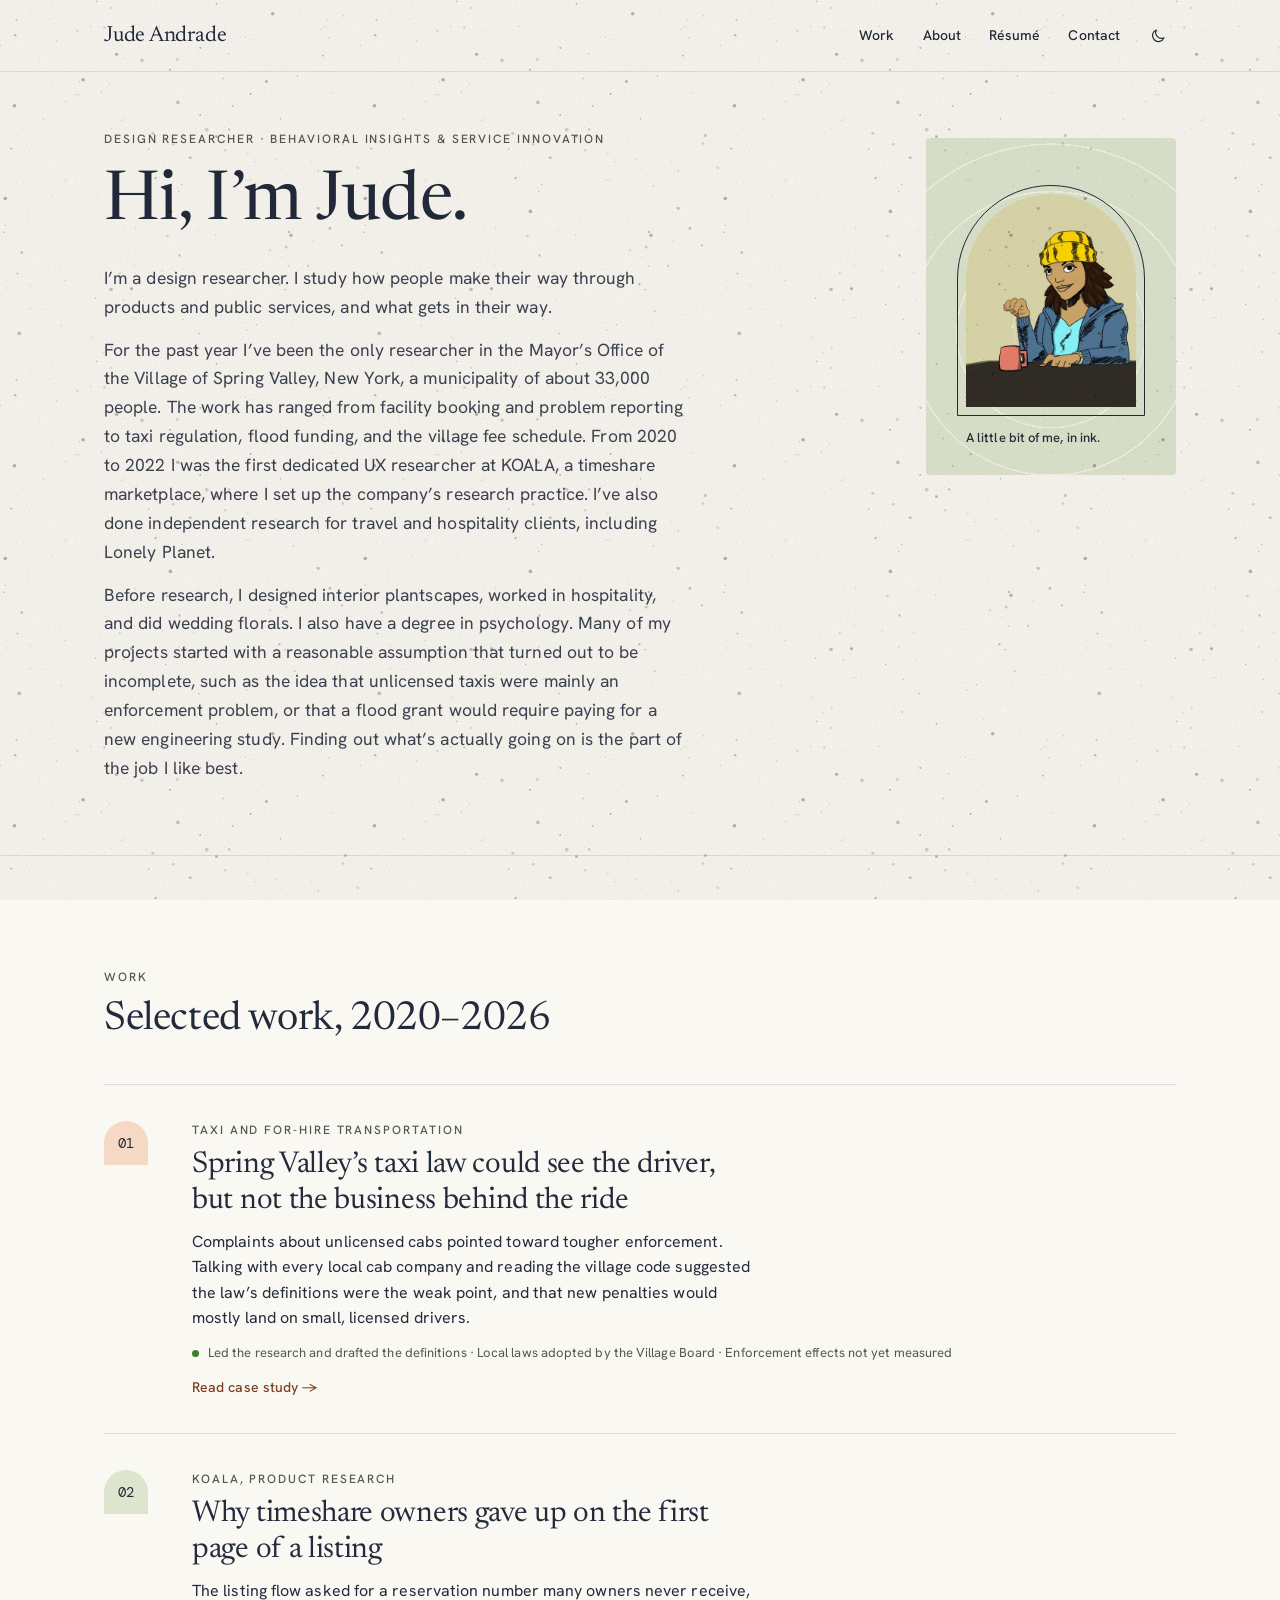
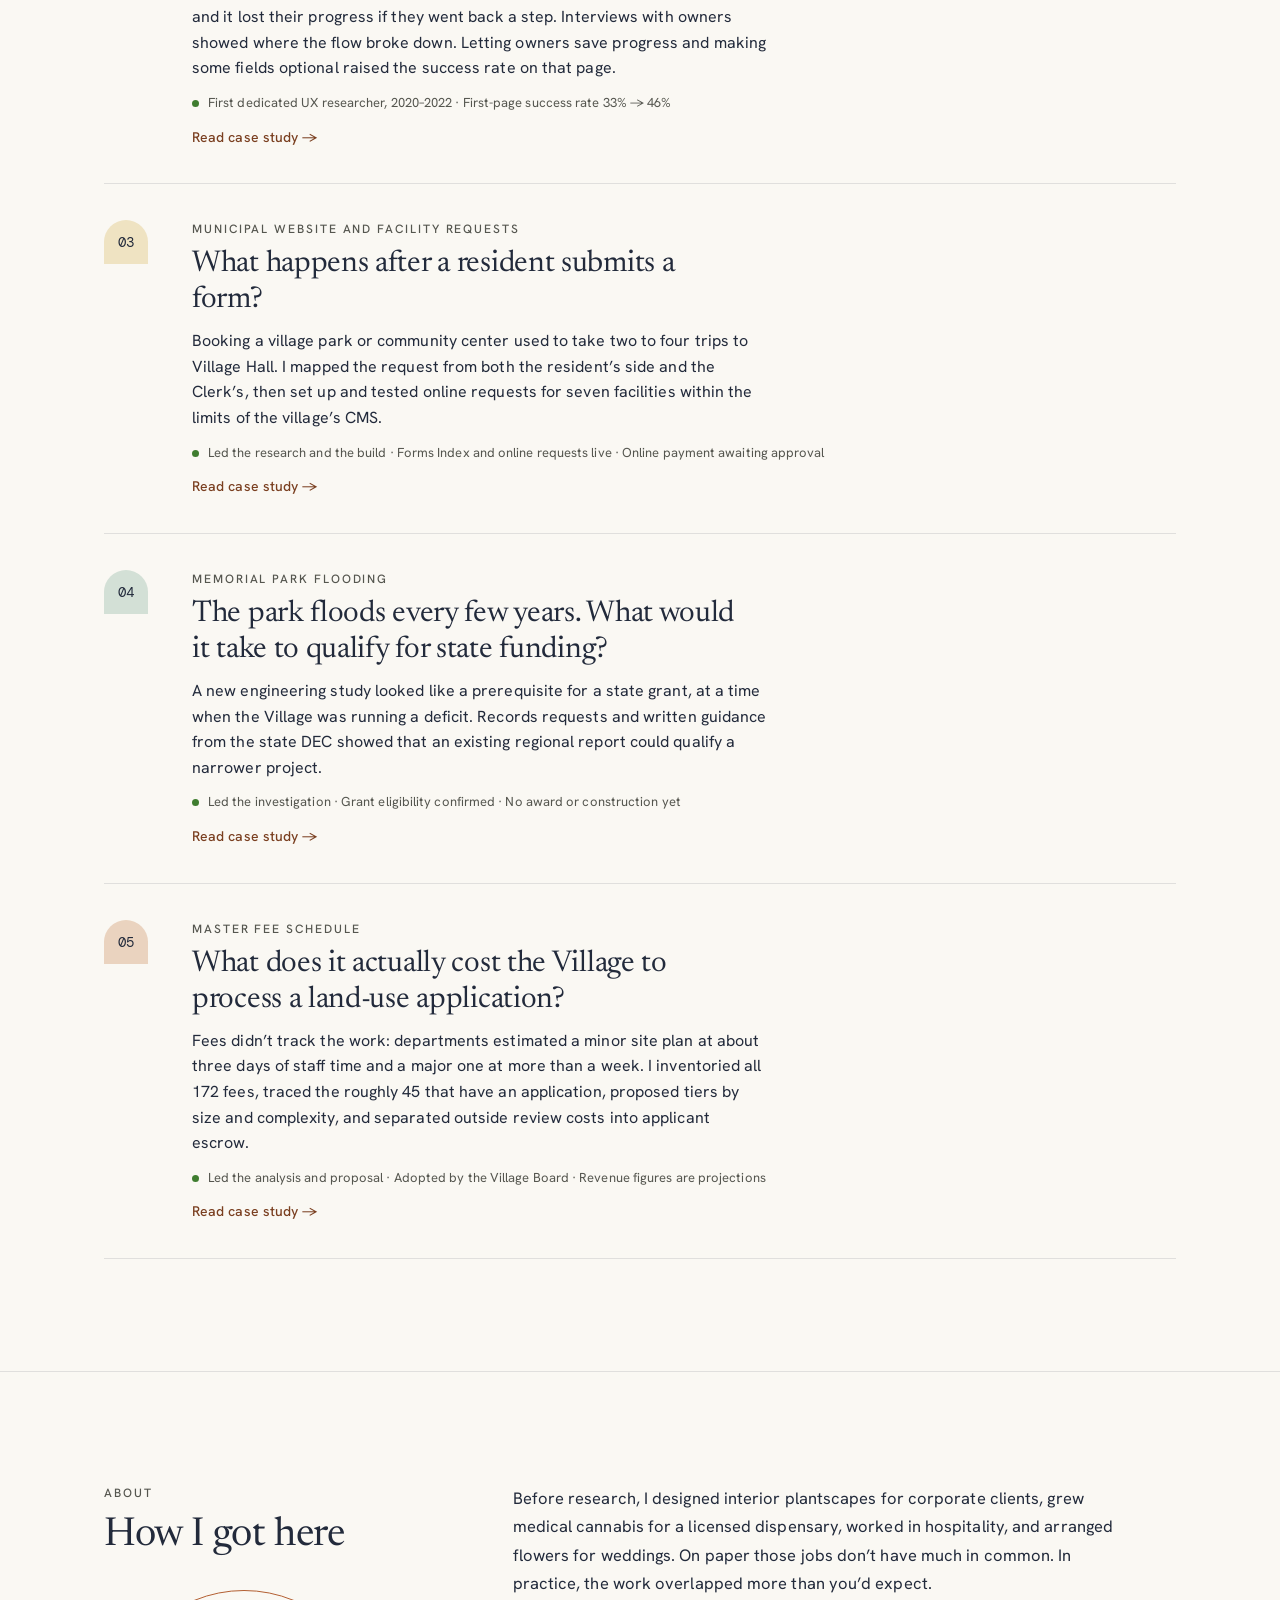
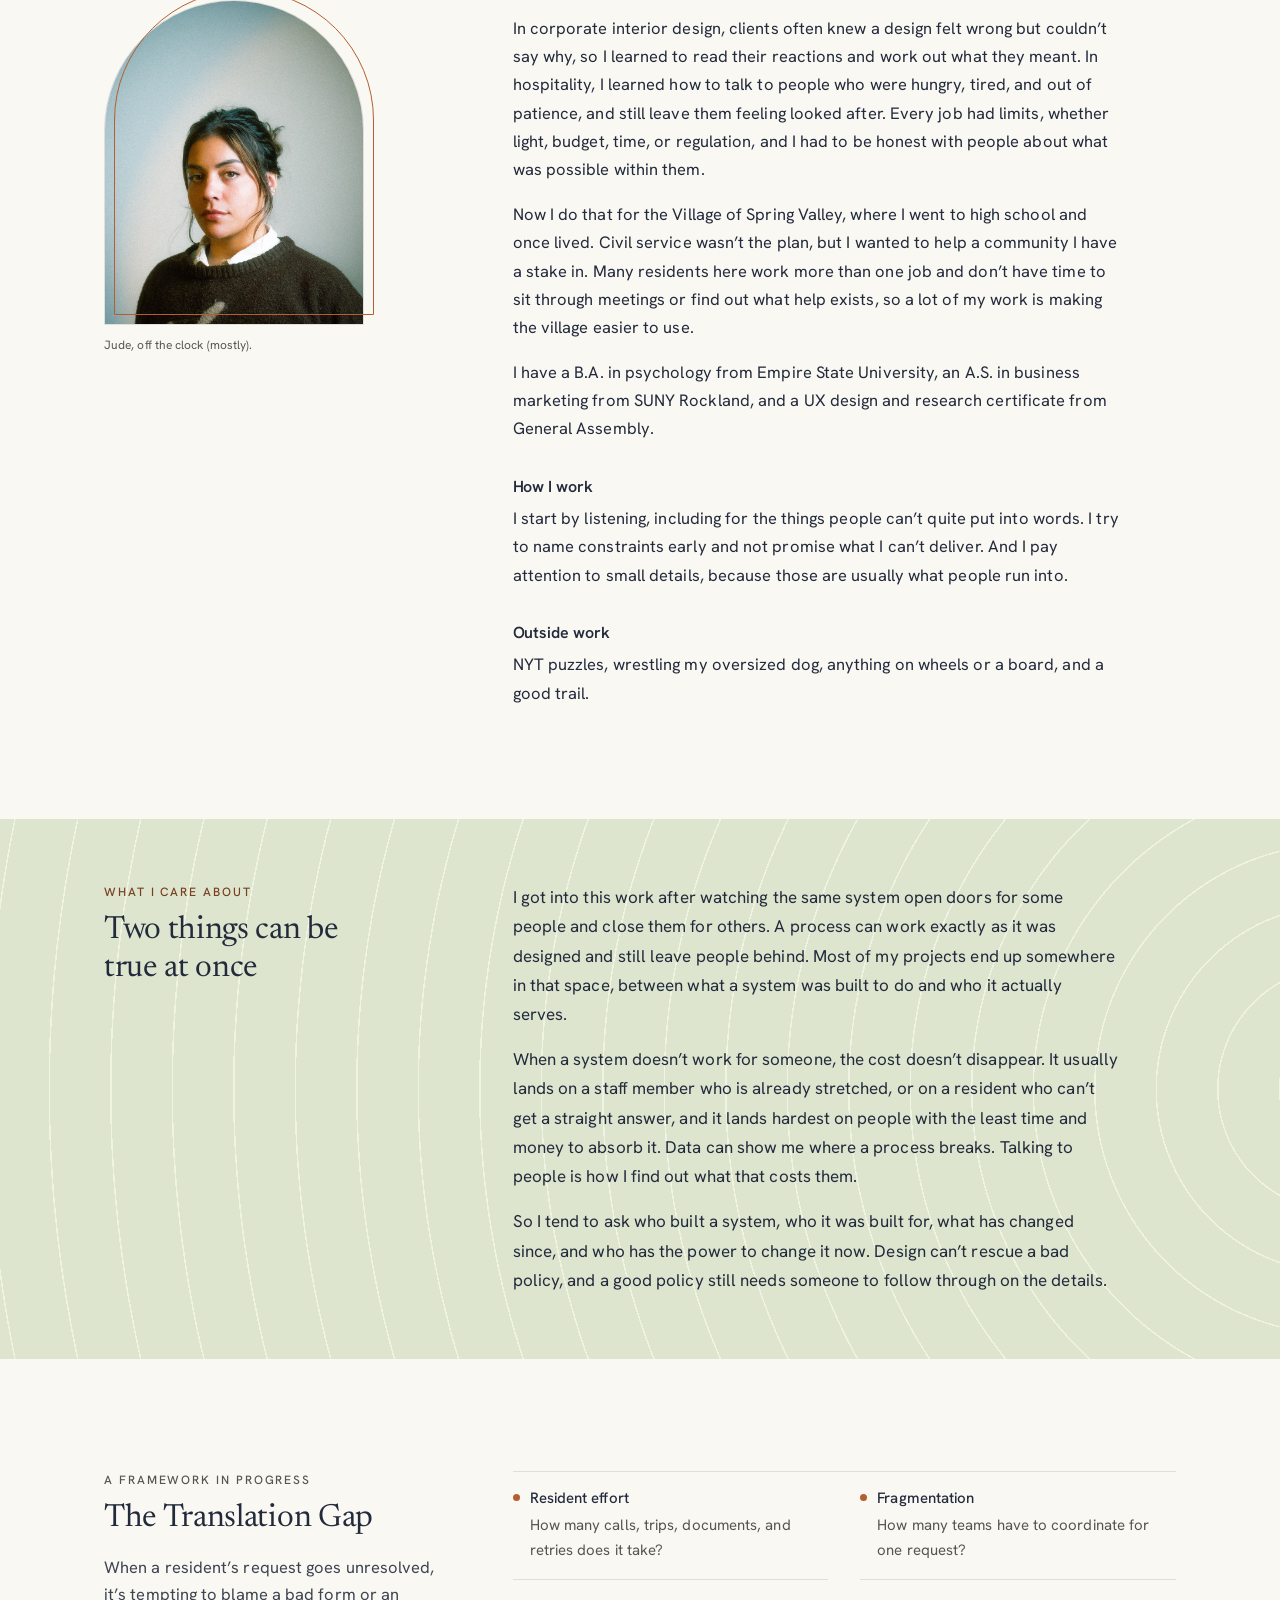
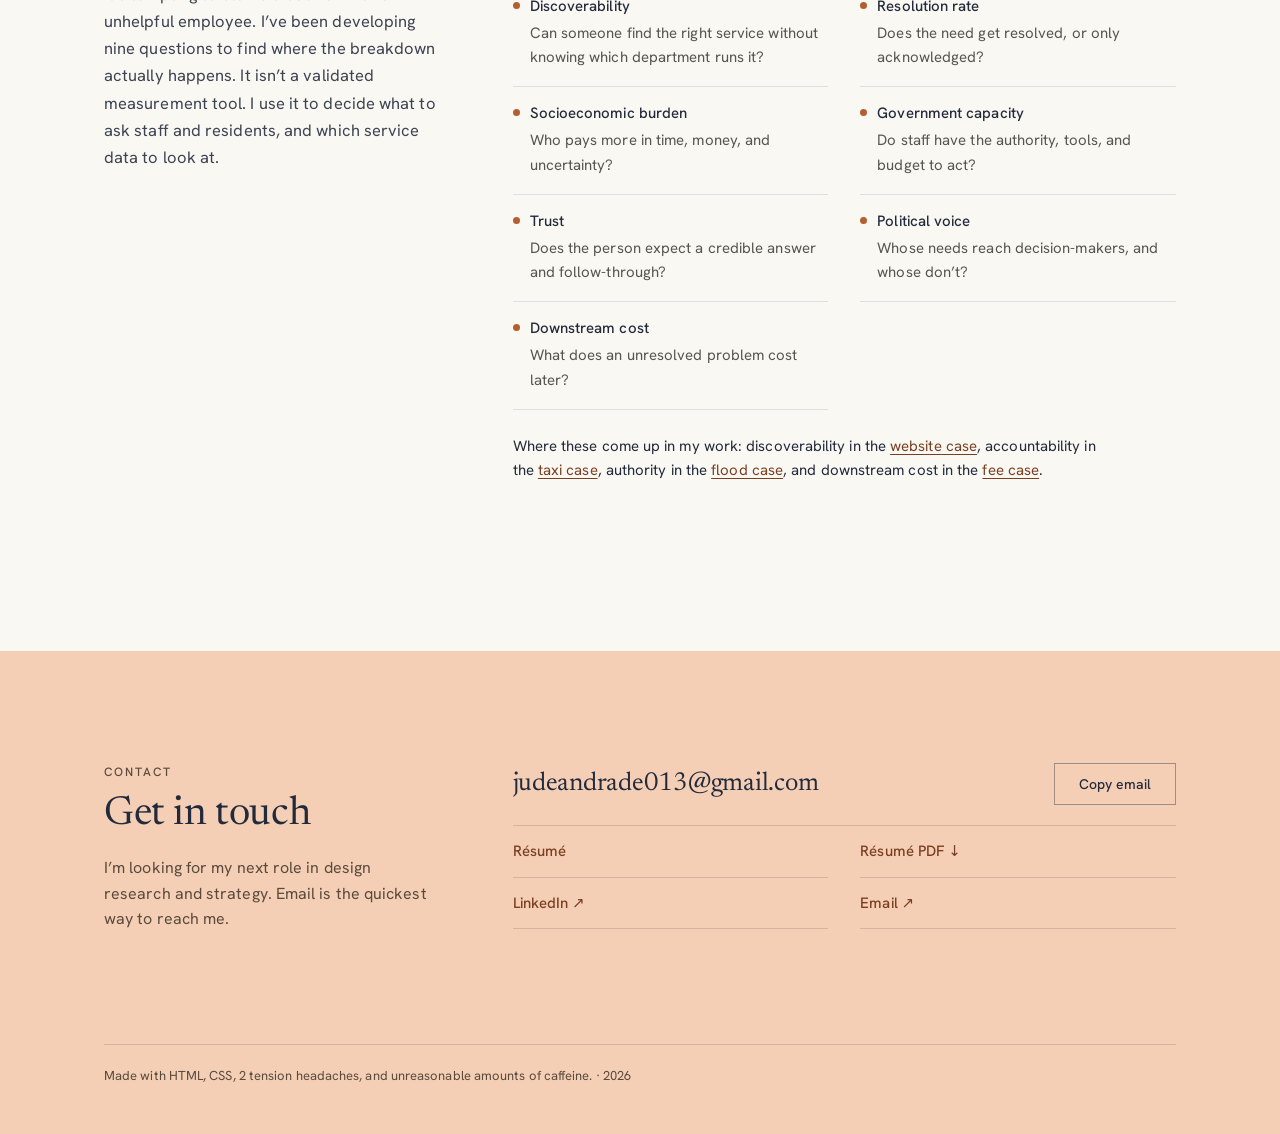
==== index.html @ b5ac6c95 "Apply one layout and type system across the whole portfolio - One eyebrow style (12px uppercase, tra" ====
<!DOCTYPE html>

<html lang="en">
<head>
<meta charset="utf-8"/>
<meta content="width=device-width,initial-scale=1,viewport-fit=cover" name="viewport"/>
<meta content="#FAF8F3" name="theme-color"/>
<script>(function(){var d=document.documentElement,t;try{t=localStorage.getItem("theme")}catch(e){}if(t!=="light"&&t!=="dark")t=matchMedia("(prefers-color-scheme: dark)").matches?"dark":"light";d.setAttribute("data-theme",t);})();</script>
<title>Jude Andrade — Design Researcher</title>
<meta content="Jude Andrade studies how people make their way through products and public services. Case studies: taxi regulation, product research at KOALA, municipal digital services, flood-mitigation funding, and fee reform." name="description"/>
<meta content="website" property="og:type"/>
<meta content="Jude Andrade — Design Researcher" property="og:title"/>
<meta content="Jude Andrade studies how people make their way through products and public services. Case studies: taxi regulation, product research at KOALA, municipal digital services, flood-mitigation funding, and fee reform." property="og:description"/>
<meta content="summary_large_image" name="twitter:card"/>
<link href="https://fonts.googleapis.com" rel="preconnect"/>
<link crossorigin="" href="https://fonts.gstatic.com" rel="preconnect"/>
<link href="https://fonts.googleapis.com/css2?family=Hanken+Grotesk:wght@400;500;600&amp;family=Newsreader:ital,opsz,wght@0,6..72,300..600;1,6..72,400&amp;family=DM+Mono:wght@400;500&amp;display=swap" rel="stylesheet"/>
<link href="site.css?v=12" rel="stylesheet"/>
<script>
(function(){var h=location.hash;if(!h)return;var m={"#cab-rules":"taxi","#koala":"koala","#public-services":"digital-services","#gallery":"digital-services","#memorial-park":"memorial-park","#fees":"fees"},p={"ko-":"koala","fp-":"digital-services","ms-":"memorial-park","fe-":"fees","tx-":"taxi","taxi-":"taxi"};var t=m[h];if(!t){for(var k in p){if(h.indexOf("#"+k)===0){t=p[k];break;}}}if(t)location.replace("work/"+t+".html"+(t==="taxi"||t==="koala"?"":h));})();
</script>

<meta content="https://judeandrade013.github.io/" property="og:url"/><meta content="https://judeandrade013.github.io/og-card.jpg?v=20261117" property="og:image"/>
<meta content="1200" property="og:image:width"/>
<meta content="630" property="og:image:height"/>
<meta content="Jude Andrade, design researcher: Hi, I’m Jude." property="og:image:alt"/>
<meta content="https://judeandrade013.github.io/og-card.jpg?v=20261117" name="twitter:image"/><link href="https://judeandrade013.github.io/" rel="canonical"/><link href="favicon.svg?v=20261029" rel="icon" type="image/svg+xml"/></head>
<body>
<a class="skip" href="#main">Skip to content</a>
<nav aria-label="Main"><div class="wrap nav-in"><a class="mark" href="#top">Jude Andrade</a><div class="nav-links"><a href="#work">Work</a><a href="#about">About</a><a href="resume.html">Résumé</a><a href="#contact">Contact</a><button class="theme-toggle" type="button" aria-pressed="false" aria-label="Dark theme" title="Dark theme"><svg class="i-moon" viewBox="0 0 24 24" width="18" height="18" aria-hidden="true" focusable="false"><path d="M20 14.5A8 8 0 0 1 9.5 4a8 8 0 1 0 10.5 10.5z" fill="none" stroke="currentColor" stroke-width="1.6" stroke-linejoin="round"/></svg><svg class="i-sun" viewBox="0 0 24 24" width="18" height="18" aria-hidden="true" focusable="false"><circle cx="12" cy="12" r="4" fill="none" stroke="currentColor" stroke-width="1.6"/><path d="M12 2.5v2.5M12 19v2.5M2.5 12H5M19 12h2.5M5.3 5.3l1.8 1.8M16.9 16.9l1.8 1.8M5.3 18.7l1.8-1.8M16.9 7.1l1.8-1.8" stroke="currentColor" stroke-width="1.6" stroke-linecap="round"/></svg></button></div></div></nav>
<main id="main">
<header class="hero wrap" id="top">
<div class="hero-intro-layout"><div class="hero-intro-copy"><p class="label hero-eyebrow">Design Researcher · Behavioral Insights &amp; Service Innovation</p><h1>Hi, I’m Jude.</h1><p class="lede">I’m a design researcher. I study how people make their way through products and public services, and what gets in their way.</p>
<p class="lede">For the past year I’ve been the only researcher in the Mayor’s Office of the Village of Spring Valley, New York, a municipality of about 33,000 people. The work has ranged from facility booking and problem reporting to taxi regulation, flood funding, and the village fee schedule. From 2020 to 2022 I was the first dedicated UX researcher at KOALA, a timeshare marketplace, where I set up the company’s research practice. I’ve also done independent research for travel and hospitality clients, including Lonely Planet.</p><p class="lede">Before research, I designed interior plantscapes, worked in hospitality, and did wedding florals. I also have a degree in psychology. Many of my projects started with a reasonable assumption that turned out to be incomplete, such as the idea that unlicensed taxis were mainly an enforcement problem, or that a flood grant would require paying for a new engineering study. Finding out what’s actually going on is the part of the job I like best.</p></div><figure class="hero-doodle"><img alt="Illustration of Jude wearing a yellow knit hat and holding a tea bag over a pink mug" decoding="async" fetchpriority="high" height="540" loading="eager" src="illustration.webp" width="540"/><figcaption>A little bit of me, in ink.</figcaption></figure></div>
</header>
<section aria-labelledby="h-work" class="sec" id="work"><div class="wrap">
<p class="label">Work</p>
<h2 class="sec-title" id="h-work">Selected work, 2020–2026</h2>
<ul class="case-grid">
<li class="case-card"><a href="work/taxi.html"><span class="case-no">01</span><span class="case-copy"><span class="label case-kicker">Taxi and for-hire transportation</span><h3>Spring Valley’s taxi law could see the driver, but not the business behind the ride</h3><p>Complaints about unlicensed cabs pointed toward tougher enforcement. Talking with every local cab company and reading the village code suggested the law’s definitions were the weak point, and that new penalties would mostly land on small, licensed drivers.</p><span class="case-proof">Led the research and drafted the definitions · Local laws adopted by the Village Board · Enforcement effects not yet measured</span></span></a></li>
<li class="case-card"><a href="work/koala.html"><span class="case-no">02</span><span class="case-copy"><span class="label case-kicker">KOALA, product research</span><h3>Why timeshare owners gave up on the first page of a listing</h3><p>The listing flow asked for a reservation number many owners never receive, and it lost their progress if they went back a step. Interviews with owners showed where the flow broke down. Letting owners save progress and making some fields optional raised the success rate on that page.</p><span class="case-proof">First dedicated UX researcher, 2020–2022 · First-page success rate 33% → 46%</span></span></a></li>
<li class="case-card"><a href="work/digital-services.html"><span class="case-no">03</span><span class="case-copy"><span class="label case-kicker">Municipal website and facility requests</span><h3>What happens after a resident submits a form?</h3><p>Booking a village park or community center used to take two to four trips to Village Hall. I mapped the request from both the resident’s side and the Clerk’s, then set up and tested online requests for seven facilities within the limits of the village’s CMS.</p><span class="case-proof">Led the research and the build · Forms Index and online requests live · Online payment awaiting approval</span></span></a></li>
<li class="case-card"><a href="work/memorial-park.html"><span class="case-no">04</span><span class="case-copy"><span class="label case-kicker">Memorial Park flooding</span><h3>The park floods every few years. What would it take to qualify for state funding?</h3><p>A new engineering study looked like a prerequisite for a state grant, at a time when the Village was running a deficit. Records requests and written guidance from the state DEC showed that an existing regional report could qualify a narrower project.</p><span class="case-proof">Led the investigation · Grant eligibility confirmed · No award or construction yet</span></span></a></li>
<li class="case-card"><a href="work/fees.html"><span class="case-no">05</span><span class="case-copy"><span class="label case-kicker">Master fee schedule</span><h3>What does it actually cost the Village to process a land-use application?</h3><p>Fees didn’t track the work: departments estimated a minor site plan at about three days of staff time and a major one at more than a week. I inventoried all 172 fees, traced the roughly 45 that have an application, proposed tiers by size and complexity, and separated outside review costs into applicant escrow.</p><span class="case-proof">Led the analysis and proposal · Adopted by the Village Board · Revenue figures are projections</span></span></a></li>
</ul>
</div></section>
<section aria-labelledby="h-about" class="sec" id="about"><div class="wrap split" id="about-story"><div class="split-head"><p class="label">About</p><h2 class="sec-title" id="h-about">How I got here</h2><figure class="portrait-note portrait-single"><img alt="Photograph of Jude smiling in a dark knit sweater over a white collared shirt" decoding="async" height="1100" loading="lazy" src="about-jude-2026.jpg" width="1100"/><figcaption>Jude, off the clock (mostly).</figcaption></figure></div>
<div class="split-body about-body"><p>Before research, I designed interior plantscapes for corporate clients, grew medical cannabis for a licensed dispensary, worked in hospitality, and arranged flowers for weddings. On paper those jobs don’t have much in common. In practice, the work overlapped more than you’d expect.</p><p>In corporate interior design, clients often knew a design felt wrong but couldn’t say why, so I learned to read their reactions and work out what they meant. In hospitality, I learned how to talk to people who were hungry, tired, and out of patience, and still leave them feeling looked after. Every job had limits, whether light, budget, time, or regulation, and I had to be honest with people about what was possible within them.</p><p>Now I do that for the Village of Spring Valley, where I went to high school and once lived. Civil service wasn’t the plan, but I wanted to help a community I have a stake in. Many residents here work more than one job and don’t have time to sit through meetings or find out what help exists, so a lot of my work is making the village easier to use.</p><p>I have a B.A. in psychology from Empire State University, an A.S. in business marketing from SUNY Rockland, and a UX design and research certificate from General Assembly.</p><h3 class="about-mini-head">How I work</h3><p>I start by listening, including for the things people can’t quite put into words. I try to name constraints early and not promise what I can’t deliver. And I pay attention to small details, because those are usually what people run into.</p><h3 class="about-mini-head">Outside work</h3><p>NYT puzzles, wrestling my oversized dog, anything on wheels or a board, and a good trail.</p></div>
</div>
<section aria-labelledby="beliefs-title" class="wrap beliefs" id="what-i-believe"><div class="beliefs-inner split"><div class="split-head"><p class="label">What I care about</p><h3 id="beliefs-title">Two things can be true at once</h3></div><div class="split-body"><p>I got into this work after watching the same system open doors for some people and close them for others. A process can work exactly as it was designed and still leave people behind. Most of my projects end up somewhere in that space, between what a system was built to do and who it actually serves.</p><p>When a system doesn’t work for someone, the cost doesn’t disappear. It usually lands on a staff member who is already stretched, or on a resident who can’t get a straight answer, and it lands hardest on people with the least time and money to absorb it. Data can show me where a process breaks. Talking to people is how I find out what that costs them.</p><p>So I tend to ask who built a system, who it was built for, what has changed since, and who has the power to change it now. Design can’t rescue a bad policy, and a good policy still needs someone to follow through on the details.</p></div></div></section>
<section aria-labelledby="h-theory" class="wrap gap-framework" id="theory"><div class="split"><div class="split-head"><p class="label">A framework in progress</p><h3 id="h-theory">The Translation Gap</h3><p>When a resident’s request goes unresolved, it’s tempting to blame a bad form or an unhelpful employee. I’ve been developing nine questions to find where the breakdown actually happens. It isn’t a validated measurement tool. I use it to decide what to ask staff and residents, and which service data to look at.</p></div><div class="split-body"><dl class="gap-list"><div><dt>Resident effort</dt><dd>How many calls, trips, documents, and retries does it take?</dd></div><div><dt>Fragmentation</dt><dd>How many teams have to coordinate for one request?</dd></div><div><dt>Discoverability</dt><dd>Can someone find the right service without knowing which department runs it?</dd></div><div><dt>Resolution rate</dt><dd>Does the need get resolved, or only acknowledged?</dd></div><div><dt>Socioeconomic burden</dt><dd>Who pays more in time, money, and uncertainty?</dd></div><div><dt>Government capacity</dt><dd>Do staff have the authority, tools, and budget to act?</dd></div><div><dt>Trust</dt><dd>Does the person expect a credible answer and follow-through?</dd></div><div><dt>Political voice</dt><dd>Whose needs reach decision-makers, and whose don’t?</dd></div><div><dt>Downstream cost</dt><dd>What does an unresolved problem cost later?</dd></div></dl><p class="gap-links">Where these come up in my work: discoverability in the <a href="work/digital-services.html">website case</a>, accountability in the <a href="work/taxi.html">taxi case</a>, authority in the <a href="work/memorial-park.html">flood case</a>, and downstream cost in the <a href="work/fees.html">fee case</a>.</p></div></div></section>
</section>
</main>
<footer id="contact"><div class="wrap">
<div class="split"><div class="split-head">
<p class="label">Contact</p>
<h2 class="sec-title">Get in touch</h2>
<p class="footer-edit">I’m looking for my next role in design research and strategy. Email is the quickest way to reach me.</p>
</div><div class="split-body">
<div class="contact"><span class="email" id="email">judeandrade013@gmail.com</span><button class="btn" id="copy" type="button">Copy email</button></div>
<p class="footer-actions"><a href="resume.html">Résumé</a> <a href="resume.pdf?v=20261117c" download="Jude_Andrade_Resume.pdf">Résumé PDF ↓</a> <a href="https://www.linkedin.com/in/jude13/" rel="noopener" target="_blank">LinkedIn ↗</a> <a href="mailto:judeandrade013@gmail.com">Email ↗</a></p>
</div></div>
<p class="colophon">Made with HTML, CSS, 2 tension headaches, and unreasonable amounts of caffeine. · 2026</p>
</div></footer>
<script>
(function(){
 'use strict';
 var email=document.getElementById('email'),copy=document.getElementById('copy');
 if(copy&&email)copy.addEventListener('click',async function(){
  try{await navigator.clipboard.writeText(email.textContent.trim());copy.textContent='Copied';setTimeout(function(){copy.textContent='Copy email'},1800)}
  catch(e){copy.textContent='Select address to copy'}
 });
 var links=[].slice.call(document.querySelectorAll('nav[aria-label="Main"] .nav-links a[href^="#"]'));
 var regions=['work','about','contact'].map(function(id){return document.getElementById(id)}).filter(Boolean);
 var queued=false;
 function update(){queued=false;var id='';regions.forEach(function(el){if(el.getBoundingClientRect().top<=160)id=el.id;});links.forEach(function(a){if(a.hash==='#'+id)a.setAttribute('aria-current','location');else a.removeAttribute('aria-current');});}
 window.addEventListener('scroll',function(){if(!queued){queued=true;requestAnimationFrame(update);}},{passive:true});update();
})();
</script>
<script data-goatcounter="https://judeandrade013.goatcounter.com/count" async src="//gc.zgo.at/count.js"></script>
<script src="theme.js" defer></script>
</body>
</html>
---- site.css ----
/* Jude Andrade — portfolio stylesheet
   One stylesheet for every page. Colours live only in the two token blocks
   below; components use the tokens, so light and dark come from the same rules.

   1  Tokens (light, dark)      6  Case studies
   2  Base                      7  Exhibits and figures
   3  Navigation + theme toggle 8  Résumé page
   4  Homepage                  9  Responsive
   5  Footers                   10 Motion and print                        */

/* 1 ─ Tokens ─────────────────────────────────────────────────────────── */
:root{
  color-scheme:light;
  /* surfaces */
  --paper:#FAF8F3; --platen:#F1EBE1; --sand:#EFE7DA; --card:#FFFFFF;
  /* text */
  --ink:#222A3B; --muted:#55564F;
  --rule:color-mix(in srgb,var(--ink) 12%,var(--paper));
  --rule-strong:color-mix(in srgb,var(--ink) 18%,transparent);
  /* accents */
  --terracotta:#B35F32;          /* dots, outlines, active nav */
  --link:#7A3F20;                /* text links and labels on tints */
  --peach:#F4CFB6;               /* contact footer */
  --peach-muted:#5A4A3C;
  --sage:#DDE5CF;                /* illustration panel, beliefs panel */
  --green:#3F7D2F; --green-text:#2C681D;
  --ring:rgba(255,252,237,.6);   /* the concentric-ring texture */
  --ring-band:rgba(255,252,237,.55);
  --texture-blend:multiply; --texture-opacity:.7; --texture-filter:none;
  /* one band colour per case study (also the homepage number swatches) */
  --band-1:#F6D9C4; --band-2:#DDE5CF; --band-3:#EFE3C2; --band-4:#D3E0D6; --band-5:#EAD3BF;
  /* exhibit diagram palette */
  --ex-peach:#F6D9C4; --ex-peach-line:#C98A63;
  --ex-sand:#F3EDE3;  --ex-sand-line:#CDBCA7;
  --ex-sage:#DDE5CF;  --ex-sage-line:#8FA67F;
  --ex-green:#D9E6CF; --ex-ghost-line:#A0907E; --ex-line:#8E8577;
  --ex-bar-old:#CDBCA7; --ex-bar-new:#3F7D2F;
  /* spacing scale and text measures */
  --space-section:clamp(72px,9vw,112px);  /* between homepage sections */
  --space-block:56px;                     /* between blocks inside a section */
  --space-head:40px;                      /* section heading to its content */
  --measure:38rem;                        /* reading width for paragraphs (~70 characters) */
  --measure-wide:760px;                   /* figures and diagrams */
  /* type */
  --display:"Newsreader",Georgia,"Times New Roman",serif;
  --body:"Hanken Grotesk",system-ui,-apple-system,"Segoe UI",sans-serif;
  --mono:"DM Mono",ui-monospace,Menlo,monospace;
}
:root[data-theme="dark"]{
  color-scheme:dark;
  --paper:#16191F; --platen:#1E222A; --sand:#232831; --card:#1B1F26;
  --ink:#ECE6DA; --muted:#ABA698;
  --rule:color-mix(in srgb,var(--ink) 14%,var(--paper));
  --rule-strong:color-mix(in srgb,var(--ink) 22%,transparent);
  --terracotta:#D98A5E;
  --link:#EDAA82;
  --peach:#2B221E;
  --peach-muted:#C9B8A6;
  --sage:#232B22;
  --green:#86BF70; --green-text:#A3D18F;
  --ring:rgba(255,252,237,.06);
  --ring-band:rgba(255,252,237,.05);
  --texture-blend:screen; --texture-opacity:.22; --texture-filter:invert(1);
  --band-1:#33261F; --band-2:#242C21; --band-3:#2F2A1D; --band-4:#202A25; --band-5:#31251D;
  --ex-peach:#3A2A21; --ex-peach-line:#B57C59;
  --ex-sand:#262A31;  --ex-sand-line:#5F5B53;
  --ex-sage:#26301F;  --ex-sage-line:#72906A;
  --ex-green:#22331F; --ex-ghost-line:#8A8073; --ex-line:#8C877E;
  --ex-bar-old:#5F5B53; --ex-bar-new:#86BF70;
}

/* 2 ─ Base ───────────────────────────────────────────────────────────── */
*{box-sizing:border-box}
html{scroll-behavior:smooth;scroll-padding-top:96px}
html{overflow-x:clip}
body{margin:0;background:var(--paper);color:var(--ink);font:16.5px/1.65 var(--body);letter-spacing:.005em;-webkit-font-smoothing:antialiased}
/* paper grain over the page; inverted to light specks in dark mode */
body:before{content:"";position:fixed;top:0;left:0;width:100vw;height:100dvh;pointer-events:none;z-index:100;
  background:url("paper.svg") 0 0/360px 360px;opacity:var(--texture-opacity);mix-blend-mode:var(--texture-blend);filter:var(--texture-filter)}
h1,h2,h3,h4,p,ul,ol,dl,dd,figure{margin:0;padding:0}
h1,h2,h3,h4{font-weight:400;letter-spacing:-.01em}
img{max-width:100%}
button{font-family:inherit}
a{color:var(--link);text-decoration:none;text-decoration-color:color-mix(in srgb,var(--terracotta) 45%,transparent);text-underline-offset:3px}
a:hover{text-decoration:underline;text-underline-offset:4px}
p a,dd a,li a{text-decoration:underline;text-decoration-thickness:1px;text-underline-offset:3px}
a:focus-visible,button:focus-visible,[tabindex]:focus-visible{outline:2px solid var(--link);outline-offset:3px;border-radius:2px}
.wrap{max-width:1120px;margin:0 auto;padding-inline:max(24px,env(safe-area-inset-left,0px)) max(24px,env(safe-area-inset-right,0px))}
.sr-only{position:absolute;width:1px;height:1px;overflow:hidden;clip:rect(0 0 0 0);white-space:nowrap}
.skip{position:absolute;left:-9999px;top:8px;z-index:200;background:var(--ink);color:var(--paper);padding:8px 12px;font:500 13px var(--body)}
.skip:focus{left:12px}
/* eyebrow: every section label, fact label and exhibit label */
.label,.part,.rs-label{font:500 12px/1.5 var(--body);letter-spacing:.16em;text-transform:uppercase;color:var(--muted)}
/* subheads: one sans style for headings inside a section */
.story h3,.about-mini-head,.gallery-title,.gallery-room h3,.flow-head h4{font-family:var(--body);font-weight:600;letter-spacing:-.005em;color:var(--ink)}
.sec-title{font:400 clamp(28px,3.4vw,40px)/1.2 var(--display);letter-spacing:-.01em;margin-top:12px;text-wrap:balance}
.btn{display:inline-flex;align-items:center;gap:10px;cursor:pointer;background:transparent;color:var(--ink);border:1px solid color-mix(in srgb,var(--ink) 40%,transparent);border-radius:0;padding:13px 24px;font:500 14px/1 var(--body);text-decoration:none}
.btn:hover{border-color:var(--ink);text-decoration:none}

/* 3 ─ Navigation ─────────────────────────────────────────────────────── */
nav[aria-label="Main"]{position:sticky;top:env(safe-area-inset-top,0px);z-index:90;background:var(--paper);border-bottom:1px solid var(--rule)}
.nav-in{display:flex;justify-content:space-between;align-items:center;gap:16px;padding-block:16px}
.mark{font:400 22px/1.2 var(--display);letter-spacing:-.01em;color:var(--ink);white-space:nowrap}
.mark:hover{text-decoration:none}
.nav-links{display:flex;flex-wrap:wrap;align-items:center;gap:28px}
.nav-links a{display:inline-flex;align-items:center;min-height:36px;padding:8px 0;border-bottom:1.5px solid transparent;font:500 14px/1.6 var(--body);color:var(--ink)}
.nav-links a[aria-current]{border-bottom-color:var(--terracotta)}
.nav-links a:hover{text-decoration:none;border-bottom-color:var(--rule)}
.theme-toggle{display:inline-grid;place-items:center;width:36px;height:36px;margin-left:-8px;padding:0;border:1px solid transparent;border-radius:999px;background:none;color:var(--ink);cursor:pointer}
.theme-toggle:hover{border-color:var(--rule)}
.theme-toggle svg{display:block}
.theme-toggle .i-sun,[data-theme="dark"] .theme-toggle .i-moon{display:none}
[data-theme="dark"] .theme-toggle .i-sun{display:block}

/* 4 ─ Homepage ───────────────────────────────────────────────────────── */
.hero{padding-block:58px 72px}
.hero-intro-layout{display:grid;grid-template-columns:minmax(0,1.25fr) minmax(260px,.9fr);gap:clamp(28px,5vw,64px);align-items:start}
.hero-intro-copy{min-width:0}
.hero-eyebrow{margin-bottom:20px}
.hero-intro-copy h1{font:400 clamp(40px,5.4vw,68px)/1.05 var(--display);letter-spacing:-.01em}
.lede{max-width:64ch;margin-top:24px;font-size:17.5px;color:color-mix(in srgb,var(--ink) 88%,var(--paper))}
.lede+.lede{margin-top:14px}
/* illustration panel: sage with rings, image in an arch */
.hero-doodle{justify-self:end;width:100%;max-width:250px;margin:8px 0 0;display:flex;flex-direction:column;align-items:center;padding:56px 40px 28px;border-radius:4px;overflow:hidden;
  background:var(--sage) repeating-radial-gradient(circle at 50% 58%,transparent 0 46px,var(--ring) 46px 47.5px)}
.hero-doodle img{display:block;width:min(100%,260px);height:auto;aspect-ratio:4/5;object-fit:cover;border-radius:999px 999px 0 0;background:var(--platen);outline:1px solid var(--ink);outline-offset:8px}
.hero-doodle figcaption{align-self:flex-start;margin-top:22px;font:500 13px/1.4 var(--body);color:var(--ink)}

.sec{padding-block:var(--space-section);border-top:1px solid var(--rule)}
.sec-title{max-width:24ch}
.sec .label+.sec-title,.split-head .label+h2,.split-head .label+h3{margin-top:10px}
/* heading column + content column, used by every homepage section after the work list */
.split{display:grid;grid-template-columns:minmax(0,1fr) minmax(0,2fr);gap:var(--space-head) clamp(40px,6vw,88px);align-items:start}
.split-body>p:not(.footer-actions){max-width:var(--measure)}

/* project list: quiet rows, one hairline each */
.case-grid{list-style:none;margin-top:var(--space-head);padding:0;border-top:1px solid var(--rule)}
.case-card a{text-decoration:none;display:grid;grid-template-columns:64px minmax(0,1fr);gap:8px 24px;align-items:start;padding:36px 0;border-bottom:1px solid var(--rule);color:var(--ink);transition:background-color .2s ease}
.case-card a:hover{text-decoration:none;background:color-mix(in srgb,var(--sand) 55%,transparent)}
.case-card a:hover h3{text-decoration:underline;text-decoration-thickness:1px;text-underline-offset:5px}
.case-card a:after{content:"Read case study \2192";grid-column:2;justify-self:start;margin-top:6px;font:500 14px/1.4 var(--body);color:var(--link)}
.case-card a:focus-visible{outline-offset:-2px}
.case-no{display:grid;place-items:center;width:44px;height:44px;border-radius:999px 999px 0 0;font:400 14px/1 var(--mono);color:var(--ink)}
.case-card:nth-child(1) .case-no{background:var(--band-1)}
.case-card:nth-child(2) .case-no{background:var(--band-2)}
.case-card:nth-child(3) .case-no{background:var(--band-3)}
.case-card:nth-child(4) .case-no{background:var(--band-4)}
.case-card:nth-child(5) .case-no{background:var(--band-5)}
.case-kicker{display:block;margin-bottom:8px}
.case-copy h3{font:400 clamp(22px,2.5vw,30px)/1.2 var(--display);max-width:32ch;margin-top:4px}
.case-copy p{max-width:64ch;margin-top:10px;font-size:16px;line-height:1.6}
.case-proof{display:block;position:relative;margin-top:12px;padding-left:16px;font:400 13px/1.6 var(--body);color:var(--muted)}
.case-proof:before{content:"";position:absolute;left:0;top:.55em;width:7px;height:7px;border-radius:50%;background:var(--green)}

/* about */
.about-body>p{font-size:16.5px;line-height:1.72}
.about-body>p+p{margin-top:16px}
.about-mini-head{font-size:16px;line-height:1.45;margin:32px 0 6px}
.about-body>.about-mini-head+p{margin-top:0}
.portrait-note{position:relative;width:min(100%,260px);margin:40px 10px 0 0}
.portrait-note img{display:block;width:100%;height:auto;aspect-ratio:4/5;object-fit:cover;border:1px solid var(--rule);border-radius:999px 999px 0 0}
.portrait-note:before{content:"";position:absolute;top:-10px;left:10px;right:-10px;aspect-ratio:4/5;border:1px solid var(--terracotta);border-radius:999px 999px 0 0;pointer-events:none}
.portrait-note figcaption{margin-top:11px;font:400 12px/1.6 var(--body);color:var(--muted)}
/* full-bleed sage band; content stays on the page grid */
.beliefs{--tint:var(--sage);--rings:repeating-radial-gradient(circle at right -60px top 50%,transparent 0 60px,var(--ring) 60px 61.5px);
  margin-top:var(--space-section);padding-block:64px;color:var(--ink)}
/* full-bleed tinted bands (beliefs, case-study header): colour and rings run edge to edge */
.beliefs,.case-band{position:relative;isolation:isolate}
.beliefs:before,.case-band:before{content:"";position:absolute;top:0;bottom:0;left:calc(50% - 50vw);right:calc(50% - 50vw);z-index:-1;background:var(--tint) var(--rings)}
.beliefs .label{color:var(--link)}
.beliefs h3,.gap-framework h3{font:400 clamp(24px,2.6vw,32px)/1.2 var(--display);max-width:16ch}
.beliefs .split-body p{font-size:17px;line-height:1.72}
.beliefs .split-body p+p{margin-top:16px}
.gap-framework{margin-top:var(--space-section)}
.gap-framework{padding-bottom:var(--space-block)}
.gap-framework .split-head>p:not(.label){margin-top:16px;font-size:16.5px;line-height:1.65;color:color-mix(in srgb,var(--ink) 88%,var(--paper))}
.gap-list{display:grid;grid-template-columns:repeat(auto-fit,minmax(220px,1fr));gap:0 32px;border-top:1px solid var(--rule)}
.gap-list div{padding:16px 0;border-bottom:1px solid var(--rule)}
.gap-list dt{font:500 15px/1.4 var(--body)}
.gap-list dt:before{content:"";display:inline-block;width:7px;height:7px;border-radius:50%;background:var(--terracotta);margin-right:10px;vertical-align:.12em}
.gap-list dd{margin:4px 0 0 17px;font-size:15px;color:var(--muted)}
.gap-links{margin-top:24px;font-size:15px}

/* 5 ─ Footers ────────────────────────────────────────────────────────── */
footer#contact{padding-block:var(--space-section) 48px;background:var(--peach)}
footer#contact .label,.footer-edit,.colophon{color:var(--peach-muted)}
footer#contact .footer-actions a,footer#contact .contact{border-color:color-mix(in srgb,var(--ink) 16%,transparent)}
.footer-edit{margin-top:16px;font-size:16px;line-height:1.6;max-width:40ch}
.contact{display:flex;flex-wrap:wrap;align-items:center;justify-content:space-between;gap:14px 28px;padding-bottom:20px;border-bottom:1px solid}
.email{font:400 clamp(20px,2.4vw,26px)/1.4 var(--display);letter-spacing:-.01em;user-select:all;overflow-wrap:anywhere}
.footer-actions{display:grid;grid-template-columns:repeat(2,minmax(0,1fr));column-gap:32px}
.footer-actions a{padding:14px 0;border-bottom:1px solid;font:500 15px/1.5 var(--body);text-decoration:none}
.footer-actions a:hover{text-decoration:underline}
.page-footer a{font:500 14px/1.6 var(--body);text-decoration:underline}
.colophon{margin-top:var(--space-section);padding-top:20px;border-top:1px solid color-mix(in srgb,var(--ink) 16%,transparent);font-size:13px}
.page-footer{padding-block:40px 56px;background:var(--peach)}
.page-footer p{display:flex;flex-wrap:wrap;gap:12px 24px}

/* 6 ─ Case studies ───────────────────────────────────────────────────── */
.case-page .case{padding-bottom:48px}
.case-band{--tint:var(--band);--rings:repeating-radial-gradient(circle at right 4% top 10%,transparent 0 54px,var(--ring-band) 54px 55px);
  padding:56px 0 28px}
.case-band .label,.case-band .facts dt{color:var(--link)}
.case-head{display:flex;justify-content:space-between;gap:16px;align-items:center}
.case-page .case h1{font:400 clamp(32px,4.6vw,54px)/1.1 var(--display);letter-spacing:-.01em;max-width:22ch;margin-top:18px;text-wrap:balance}
.case-tags{margin-top:14px;font:400 12px/1.6 var(--mono);letter-spacing:.04em;text-transform:uppercase;color:var(--link)}
.case-page .dek{max-width:60ch;margin-top:20px;font:400 clamp(18px,1.6vw,21px)/1.55 var(--display);color:var(--ink)}
/* metadata row: label over value, columns divided by hairlines */
.facts{display:grid;grid-auto-flow:column;grid-auto-columns:minmax(0,1fr);margin-top:32px;border-block:1px solid var(--rule-strong)}
.facts div{padding:16px 20px 18px;min-width:0;border-left:1px solid var(--rule-strong)}
.facts div:first-child{padding-left:0;border-left:0}
.facts dd{font-size:14.5px;line-height:1.5;margin-top:6px}
/* compact section index */
.case-index ol{list-style:none;display:flex;flex-wrap:wrap;gap:6px 28px;margin:0;padding:16px 0 0}
.case-index a{font:500 14px/1.6 var(--body);color:var(--ink);text-decoration:none}
.case-index a:hover{text-decoration:underline}
.part-no{font:500 12px/1 var(--mono);letter-spacing:.02em;color:var(--link);margin-right:6px}
/* numbered parts and the story inside them */
/* numbered parts span the full column; the story inside keeps a reading measure */
.part{display:flex;align-items:baseline;margin-top:88px;padding-top:20px;border-top:1px solid var(--rule);color:var(--ink)}
.part .part-no{font-size:12px;margin-right:12px}
.story>p,.story>h3,.story>.story-table,.story-link,.artifact-link,.methods{max-width:var(--measure)}
.case-band+.story>.part:first-child{margin-top:56px}
.story h3{font-size:clamp(19px,1.8vw,22px);line-height:1.3;margin-top:48px}
.story .part+h3{margin-top:20px}
.case-page .story p{font:400 19px/1.65 var(--display);margin-top:14px}
.story a{text-decoration:underline}
.story-table{overflow-x:auto;margin-top:24px}
.story-table table{border-collapse:collapse;width:100%;line-height:1.5}
.story-table th{font:500 13px/1.4 var(--body);color:var(--muted);text-align:left;padding:10px 16px 10px 0;border-bottom:1px solid var(--ink)}
.story-table td{padding:12px 16px 12px 0;border-bottom:1px solid var(--rule);vertical-align:top;font:400 16.5px/1.5 var(--display)}
.story-table td:first-child{width:42%;font:500 15px/1.5 var(--body)}
.story-link{margin-top:28px;font-weight:500}
.artifact-link{margin-top:20px;font-size:15.5px}
.methods{margin-top:var(--space-block);padding-top:16px;border-top:1px solid var(--rule);font-size:15px;line-height:1.7}
.methods .label{display:block;margin-bottom:4px}
.methods span:not(.label)+span:before{content:" · ";color:var(--muted)}
.case-pager{display:grid;grid-template-columns:1fr 1fr;gap:24px;padding-block:40px 48px;border-top:1px solid var(--rule)}
.case-pager a{display:block;padding:8px 0;color:var(--ink)}
.case-pager a:hover{text-decoration:none}
.case-pager a:hover .pager-title{text-decoration:underline;text-underline-offset:4px}
.case-pager .label{color:var(--link)}
.case-pager .next{text-align:right}
.pager-title{display:block;margin-top:8px;font:400 clamp(17px,1.8vw,21px)/1.3 var(--display)}
/* then-and-now gallery (digital services) */
.case-gallery{padding-block:0 var(--space-block)}
.case-gallery .part{margin-top:var(--space-block)}
.museum-head{display:flex;justify-content:space-between;align-items:end;flex-wrap:wrap;gap:8px 28px;margin:20px 0 28px}
.gallery-title{font-size:clamp(19px,1.8vw,22px);line-height:1.3}
.museum-note{font:400 13px/1.5 var(--body);color:var(--muted)}
.gallery-wall{display:grid;grid-template-columns:1fr 1fr;gap:24px}
.gallery-piece{padding:12px;border-radius:12px;background:var(--sand)}
.gallery-piece a{display:block;overflow:hidden;border-radius:8px}
.gallery-piece img{display:block;width:100%;height:auto;aspect-ratio:1.456;object-fit:cover;object-position:top;border:1px solid var(--rule);border-radius:8px;transition:transform .2s}
.gallery-piece a:hover img{transform:scale(1.015)}
.gallery-piece figcaption{padding:12px 2px 2px;font:500 14px/1.4 var(--body)}
.gallery-rooms{display:grid;grid-template-columns:repeat(4,minmax(0,1fr));gap:0 24px;margin-top:40px}
.gallery-room{padding-top:14px;border-top:1px solid var(--rule)}
.gallery-room h3{font-size:15px;line-height:1.4}
.gallery-room nav{display:flex;gap:16px;margin-top:8px}
.gallery-room a{font:500 14px/1.6 var(--body);text-decoration:underline}

/* 7 ─ Exhibits and figures ───────────────────────────────────────────── */
/* diagrams sit on a card; data panels (tables, bars, photos, flows) sit on sand */
.story-exhibit{margin-block:48px}
.exhibit,.proof-module,.flow,.bars,.shots{max-width:var(--measure-wide);padding:24px;border-radius:12px}
.exhibit{background:var(--card);border:1px solid var(--rule)}
.proof-module,.flow,.bars,.shots{background:var(--sand)}
.proof-module,.flow{max-width:none}
.exhibit-head{margin-bottom:16px}
.exhibit-head h3{font:400 clamp(20px,2vw,24px)/1.25 var(--display);margin-top:6px}
.exhibit figcaption,.bars figcaption,.shot figcaption,.proof-below{margin-top:12px;font-size:14px;line-height:1.55;color:var(--muted)}
.exhibit-svg{display:block;width:100%;height:auto;font-family:var(--body)}
.ex-scroll{overflow-x:auto;-webkit-overflow-scrolling:touch}
.ex-scroll .exhibit-svg{min-width:600px}
.ex-kicker{font-size:13px;font-weight:600;fill:var(--muted)}
.ex-strong{font-size:16px;font-weight:600;fill:var(--ink)}
.ex-big{font-size:19px;font-weight:600;fill:var(--ink)}
.ex-small{font-size:13.5px;fill:var(--muted)}
.ex-muted{fill:var(--muted)}
.ex-peach{fill:var(--ex-peach);stroke:var(--ex-peach-line);stroke-width:1}
.ex-sand{fill:var(--ex-sand);stroke:var(--ex-sand-line);stroke-width:1}
.ex-sage{fill:var(--ex-sage);stroke:var(--ex-sage-line);stroke-width:1}
.ex-green{fill:var(--ex-green);stroke:var(--ex-sage-line);stroke-width:1}
.ex-ghost{fill:transparent;stroke:var(--ex-ghost-line);stroke-width:1.2;stroke-dasharray:5 4}
.ex-green-text{fill:var(--green-text)}
.ex-line{stroke:var(--ex-line);stroke-width:1.5;fill:none}
.ex-dash{stroke-dasharray:5 5}
.ex-rule{stroke:var(--rule);stroke-width:1}
/* step list (taxi, exhibit 02) */
.ex-steps{list-style:none;margin:0;padding:0;display:grid;gap:10px}
.ex-steps li{position:relative;display:grid;grid-template-columns:44px minmax(0,1fr);gap:12px;align-items:center;padding:14px 18px;border-radius:10px;background:var(--ex-sand);border:1px solid var(--ex-sand-line)}
.ex-steps li:first-child{background:var(--ex-peach);border-color:var(--ex-peach-line)}
.ex-steps li:not(:last-child):after{content:"";position:absolute;left:50%;bottom:-11px;width:1.5px;height:10px;background:var(--ex-line)}
.ex-step-no{font:500 18px/1 var(--mono);color:var(--link)}
.ex-steps strong{display:block;font:600 16px/1.3 var(--body)}
.ex-steps li span span{display:block;font-size:14.5px;color:var(--muted);margin-top:2px}
.ex-end{margin:14px auto 0;max-width:420px;text-align:center;padding:9px 14px;border-radius:8px;background:var(--ex-green);border:1px solid var(--ex-sage-line);font:600 15px/1.4 var(--body);color:var(--green-text)}
/* bar comparisons */
.ex-bars{display:grid;gap:14px}
.ex-bar-row{display:grid;grid-template-columns:72px minmax(0,1fr) 72px;gap:12px;align-items:center}
.ex-bar-label,.ex-bar-val{font:600 15px/1 var(--body)}
.ex-bar-track{display:block;height:34px}
.ex-bar{display:block;height:100%;border-radius:4px}
.ex-bar.old{background:var(--ex-bar-old)}
.ex-bar.new{background:var(--ex-bar-new)}
.ex-diff{margin:6px 0 0 84px;padding-top:12px;border-top:1px solid var(--rule)}
.ex-diff strong{display:block;font:600 16px/1.4 var(--body)}
.ex-diff span{font-size:14px;color:var(--muted)}
.bar-row{display:grid;grid-template-columns:64px minmax(0,1fr) 48px;align-items:center;gap:12px;margin-top:12px}
.bar-label{font:500 13px/1.4 var(--body)}
.bar-track{height:22px;background:var(--paper);border:1px solid var(--rule)}
.bar{height:100%;background:var(--ink)}
.bar.now{background:var(--green)}
.bar-val{font:500 15px/1.5 var(--body);text-align:right}
/* money split (fees, exhibit 05) */
.money-split{display:grid;grid-template-columns:repeat(auto-fit,minmax(240px,1fr));gap:16px}
.money-card{padding:18px 20px;border-radius:10px;background:var(--ex-sand)}
.money-card:last-child{background:var(--ex-sage)}
.money-name{font:600 17px/1.3 var(--body)}
.money-card p+p{margin-top:8px;font-size:15px}
.money-card .money-tag{margin-top:14px;padding-top:10px;border-top:1px solid var(--rule-strong);font:500 12px/1.4 var(--mono);letter-spacing:.04em;text-transform:uppercase}
.money-tag.is-revenue{color:var(--link)}
/* fee table (fees) */
.fee-wrap{overflow-x:auto;-webkit-overflow-scrolling:touch;border-radius:8px;background:var(--card)}
.fee-table{width:100%;min-width:640px;border-collapse:collapse;font-size:13.5px;line-height:1.5}
.fee-table th,.fee-table td{text-align:left;vertical-align:top;padding:11px 13px;border-bottom:1px solid var(--rule)}
.fee-table thead th{font:500 13px/1.4 var(--body);color:var(--muted);border-bottom:1px solid var(--ink)}
.fee-table tbody th{font:500 13.5px/1.45 var(--body);width:19%}
.fee-table .now{font-weight:500}
.fee-table tbody tr:last-child>*{border-bottom:0}
/* request flow (digital services) */
.flow-row{padding:18px 0;border-top:1px solid var(--rule-strong)}
.exhibit-head+.flow-row{border-top:0;padding-top:4px}
.flow-head{display:flex;flex-wrap:wrap;align-items:baseline;justify-content:space-between;gap:6px 16px;margin-bottom:12px}
.flow-head h4{font-size:14px;line-height:1.4}
.flow-head .note{font-size:13px;line-height:1.5;color:var(--muted)}
.flow-badge{display:inline-block;padding:6px 8px;border-radius:4px;background:var(--paper);font:400 11px/1 var(--mono);letter-spacing:.06em;text-transform:uppercase}
.flow-steps{list-style:none;display:flex;flex-wrap:wrap;gap:10px 30px;padding:0;counter-reset:s}
.flow-steps>li{position:relative;flex:1 1 140px;min-width:0;max-width:210px;padding:11px 12px 12px;font-size:13.5px;line-height:1.45;background:var(--paper);border:1px solid var(--rule);border-top:2px solid var(--ink);border-radius:8px}
.flow-steps>li.resident{border-top-color:var(--terracotta)}
.flow-steps>li:before{counter-increment:s;content:counter(s);display:block;margin-bottom:4px;font:500 14px/1.5 var(--body)}
.flow-steps>li:not(:last-child):after{content:"→";position:absolute;right:-24px;top:50%;transform:translateY(-50%);font:500 18px var(--display)}
.flow-steps .who{display:block;margin-bottom:6px;font:500 11px/1.3 var(--mono);letter-spacing:.04em;text-transform:uppercase;color:var(--muted)}
.flow-key{display:flex;flex-wrap:wrap;gap:6px 18px}
.flow-key span{display:inline-flex;align-items:center;gap:7px}
.flow-key .swatch{display:inline-block;width:22px;height:0;border-top:3px solid var(--ink)}
.flow-key .resident-key{border-top-color:var(--terracotta)}
/* photographs (memorial park) */
.shot-grid{display:grid;grid-template-columns:repeat(2,minmax(0,1fr));gap:16px}
.shot{min-width:0}
.shot img{display:block;width:100%;height:auto;border:1px solid var(--rule);border-radius:8px}

/* 8 ─ Résumé page ────────────────────────────────────────────────────── */
.rs-head{padding-block:56px 40px;border-bottom:1px solid var(--rule)}
.rs-head h1{font:400 clamp(40px,5vw,60px)/1.05 var(--display);letter-spacing:-.01em}
.rs-title{margin-top:14px;font:500 13px/1.5 var(--body);letter-spacing:.16em;text-transform:uppercase;color:var(--link)}
.rs-contact{display:flex;flex-wrap:wrap;row-gap:4px;margin-top:20px;font-size:15px;line-height:1.6}
.rs-contact>*{padding-inline:14px;border-left:1px solid var(--rule)}
.rs-contact>:first-child{padding-left:0;border-left:0}
.rs-contact a{color:var(--ink);text-decoration:underline;text-decoration-color:var(--rule-strong)}
.rs-actions{display:flex;flex-wrap:wrap;gap:12px;margin-top:28px}
.btn-primary{background:var(--ink);color:var(--paper);border-color:var(--ink)}
.btn-primary:hover{background:color-mix(in srgb,var(--ink) 86%,var(--paper))}
.rs-body{display:grid;grid-template-columns:minmax(280px,32%) minmax(0,1fr);gap:56px;padding-block:48px 88px;align-items:start}
.rs-rail{padding:28px;background:var(--platen);border-radius:4px}
.rs-label{padding-bottom:10px;margin-bottom:12px;border-bottom:1px solid var(--rule-strong);color:var(--ink)}
.rs-rail section+section{margin-top:36px}
.rs-profile{font-size:15px;line-height:1.65}
.rs-rows{list-style:none;margin:0;padding:0}
.rs-rows li{padding:8px 0;font-size:15px;line-height:1.5}
.rs-rows li+li{border-top:1px solid var(--rule)}
.rs-item{padding:10px 0}
.rs-item:first-of-type{padding-top:2px}
.rs-item+.rs-item{border-top:1px solid var(--rule)}
.rs-item p{font:500 15px/1.45 var(--body)}
.rs-item p+p{margin-top:2px;font:400 14px/1.5 var(--body);color:var(--muted)}
.rs-main>.rs-label{margin-bottom:0}
.rs-role{padding:32px 0;border-bottom:1px solid var(--rule)}
.rs-role:last-child{border-bottom:0}
.rs-role-head{display:grid;grid-template-columns:minmax(0,1fr) auto;gap:4px 24px;align-items:baseline}
.rs-role h3{font:400 clamp(21px,2vw,25px)/1.25 var(--display)}
.rs-dates{font:400 13px/1.5 var(--mono);color:var(--muted);white-space:nowrap}
.rs-sub{grid-column:1/-1;font-size:15px;color:var(--muted)}
.rs-org{margin-top:10px;font:500 12px/1.5 var(--body);letter-spacing:.16em;text-transform:uppercase;color:var(--link)}
.rs-role ul{list-style:none;margin:16px 0 0;padding:0;max-width:72ch}
.rs-role li{position:relative;padding-left:20px;font-size:16px;line-height:1.65}
.rs-role li+li{margin-top:10px}
.rs-role li:before{content:"–";position:absolute;left:0;color:var(--muted)}
.rs-role strong{font-weight:600}

/* 9 ─ Responsive ─────────────────────────────────────────────────────── */
@media (max-width:900px){
  .rs-body{grid-template-columns:1fr;gap:40px}
}
@media (max-width:800px){
  html{scroll-padding-top:120px}
  .nav-in{flex-direction:column;align-items:flex-start;gap:6px;padding-block:12px}
  .nav-links{width:100%;gap:2px 20px}
  .nav-links a{min-height:32px}
  .theme-toggle{margin-left:auto;margin-right:-8px}
  .gallery-wall{grid-template-columns:1fr}
  .gallery-rooms{grid-template-columns:repeat(2,minmax(0,1fr));gap:16px 24px}
}
@media (max-width:760px){
  .hero-intro-layout{grid-template-columns:1fr}
  .hero-doodle{order:-1;justify-self:start;margin:0;padding:36px 24px 20px}
  .hero-doodle figcaption{align-self:center}
  .shot-grid{grid-template-columns:1fr}
  .flow,.exhibit,.proof-module,.bars,.shots{padding:16px}
  .flow-steps{flex-direction:column;gap:26px}
  .flow-steps>li{max-width:none;flex:none}
  .flow-steps>li:not(:last-child):after{content:"↓";right:auto;left:50%;top:auto;bottom:-24px;transform:translateX(-50%)}
  .part{margin-top:64px}
}
@media (max-width:640px){
  .case-pager{grid-template-columns:1fr}
  .case-pager .next{text-align:left}
  .case-page .story p{font-size:18px}
  .ex-strong{font-size:18px}
  .ex-small{font-size:15px}
  .ex-diff{margin-left:0}
  .ex-bar-row{grid-template-columns:60px minmax(0,1fr) 64px}
  .rs-role-head{grid-template-columns:1fr}
}
@media (max-width:1000px){
  .facts{grid-auto-flow:row;grid-template-columns:repeat(2,minmax(0,1fr))}
  .facts div,.facts div:first-child{padding:14px 20px 16px 0;border-left:0}
  .facts div:nth-child(n+3){border-top:1px solid var(--rule-strong)}
}
@media (max-width:860px){
  .split{grid-template-columns:1fr}
  .portrait-note{margin-top:28px}
  .beliefs h3,.gap-framework h3{max-width:none}
}
@media (max-width:600px){
  :root{--space-section:64px;--space-block:48px;--space-head:28px}
  .footer-actions{grid-template-columns:1fr}
  .facts{grid-template-columns:1fr}
  .facts div:nth-child(n+2){border-top:1px solid var(--rule-strong)}
}
@media (max-width:580px){
  .hero-intro-layout{gap:26px}
  .hero-doodle{width:152px;padding:22px 18px 16px}
  .hero-doodle figcaption{display:none}
  .case-card a{grid-template-columns:44px minmax(0,1fr);gap:6px 16px;padding:28px 0}
  .rs-contact{flex-direction:column}
  .rs-contact>*{padding:0;border:0}
  .rs-rail{padding:22px}
}

/* 10 ─ Motion and print ─────────────────────────────────────────────── */
@media (prefers-reduced-motion:reduce){
  html{scroll-behavior:auto}
  *{transition:none!important;animation:none!important}
}
@page{margin:.45in}
@media print{
  body:before,nav[aria-label="Main"],.skip,.theme-toggle,.case-index,.btn,.rs-actions,footer,.page-footer{display:none!important}
  body{background:#fff}
  .rs-head{padding-block:0 10px}
  .rs-body{grid-template-columns:31% 1fr;gap:28px;padding-block:12px 0}
  .rs-rail{padding:0;background:none}
  .rs-role{padding:10px 0}
  .rs-role li{font-size:11px;line-height:1.45}
  .rs-rows li,.rs-profile,.rs-item p,.rs-item p+p{font-size:11px;line-height:1.45}
  .rs-rows{display:grid;grid-template-columns:1fr 1fr;gap:0 10px}
  .rs-rows li{padding:2px 0;border:0!important}
  .rs-head h1{font-size:30px}
  .rs-title{margin-top:4px;font-size:11px}
  .rs-contact{margin-top:10px;font-size:12px}
  .rs-rail section+section{margin-top:14px}
  .rs-label{padding-bottom:6px;margin-bottom:6px;font-size:10px}
  .rs-item{padding:3px 0}
  .rs-role h3{font-size:18px}
  .rs-role ul{margin-top:8px}
  .rs-role li+li{margin-top:4px}
  .rs-org{margin-top:4px;font-size:10.5px}
  .rs-sub,.rs-dates{font-size:11.5px}
}
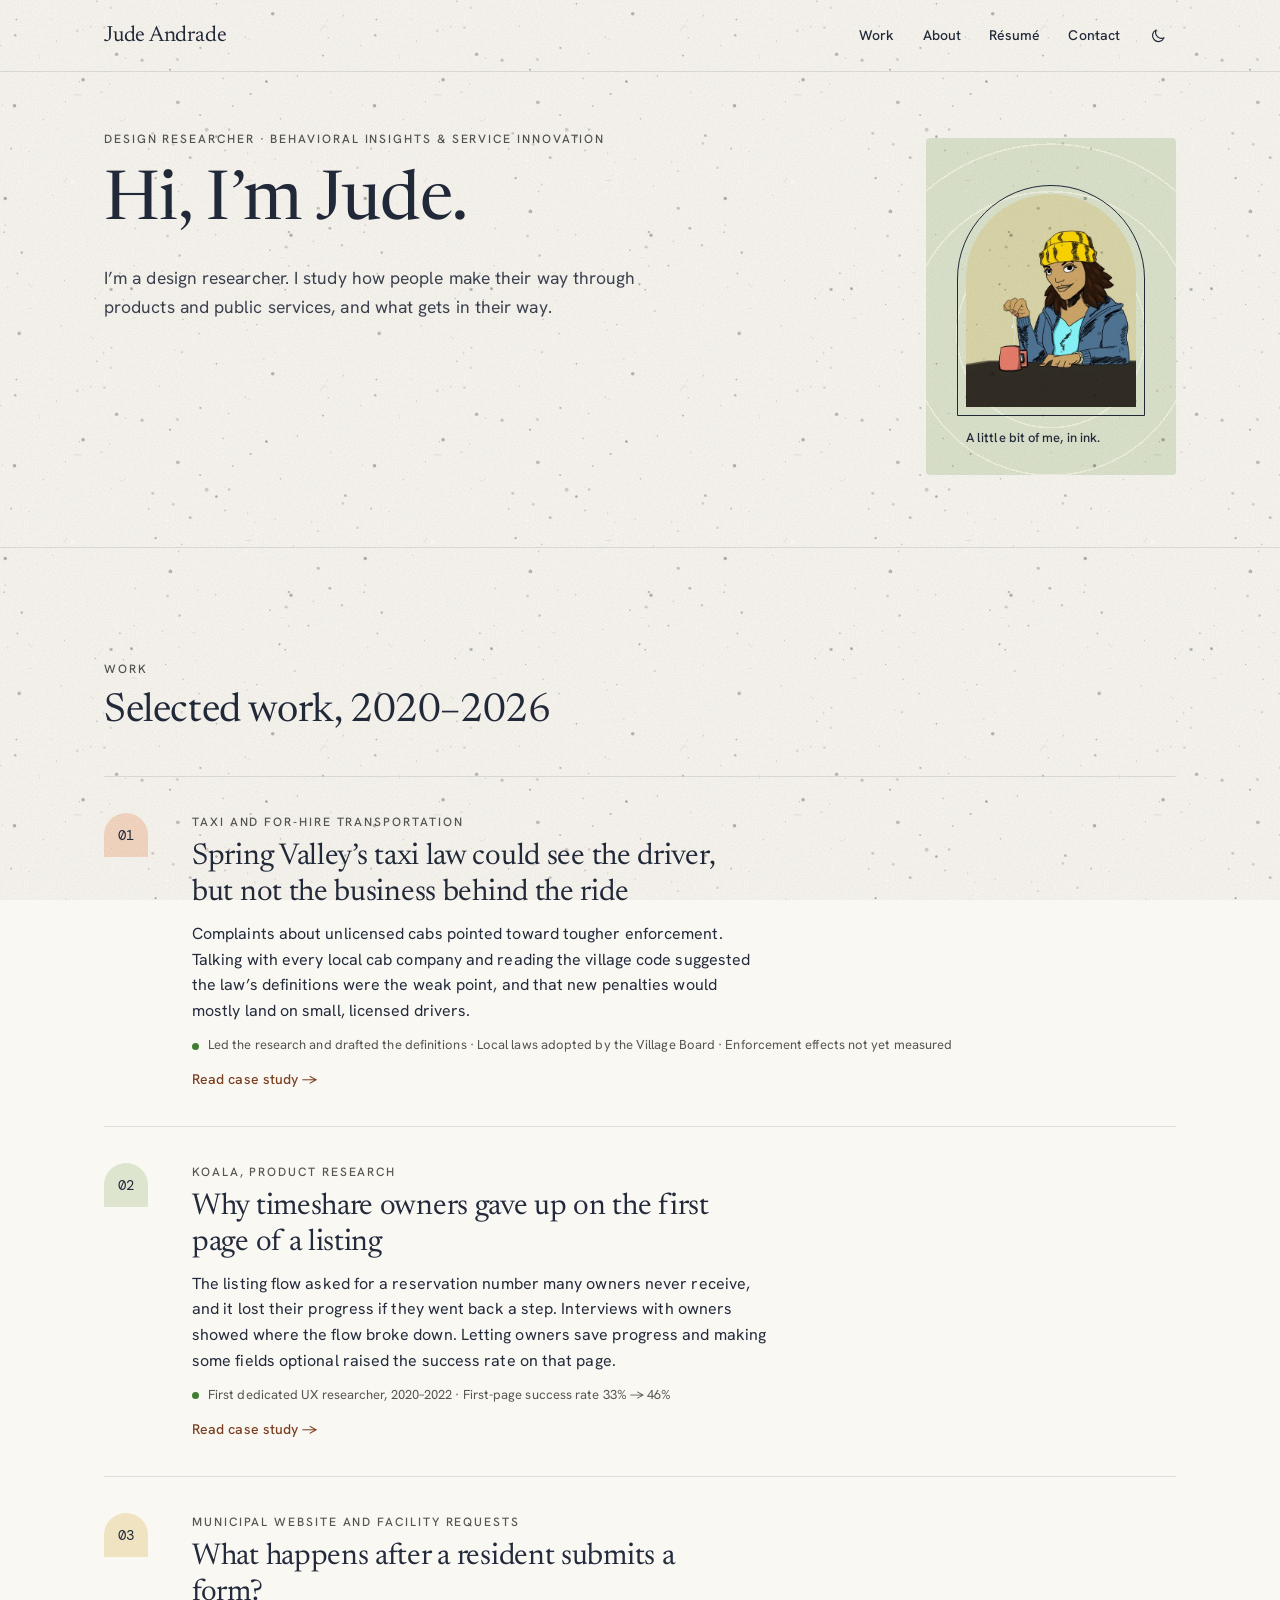
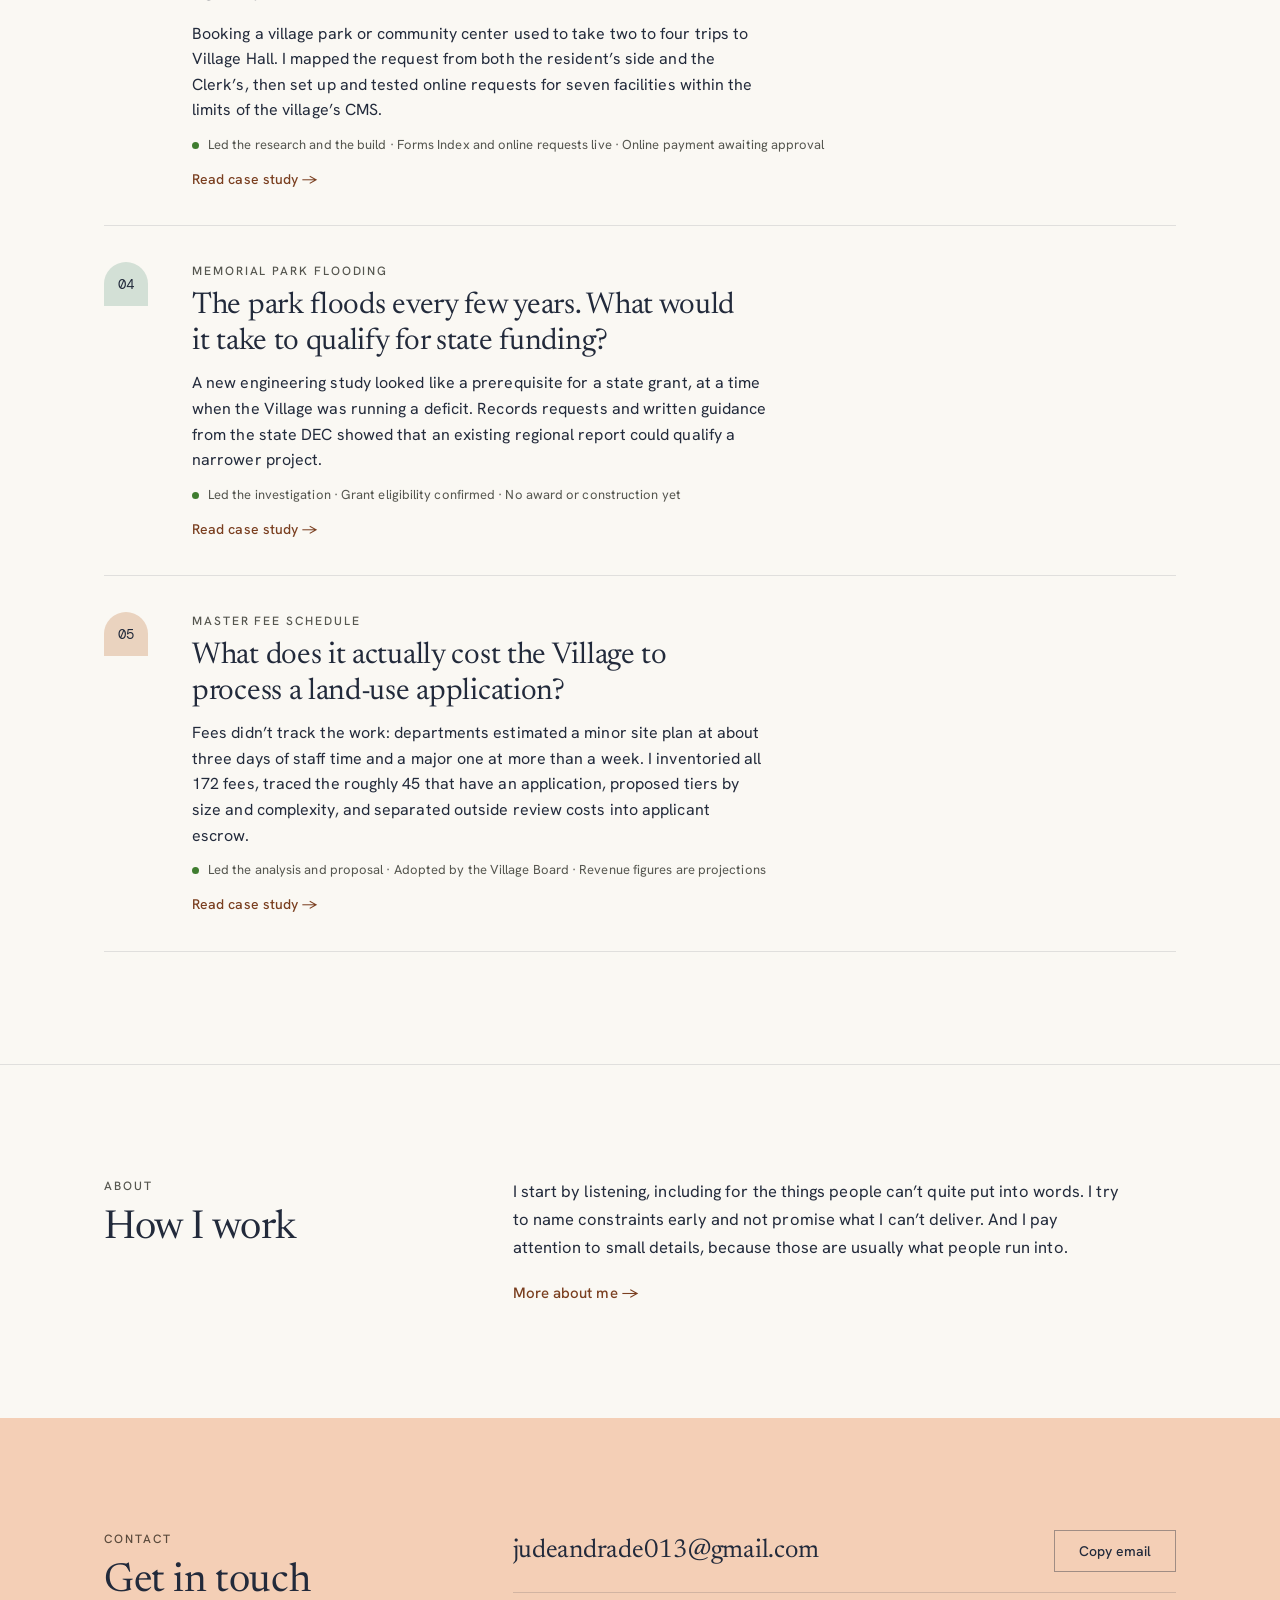
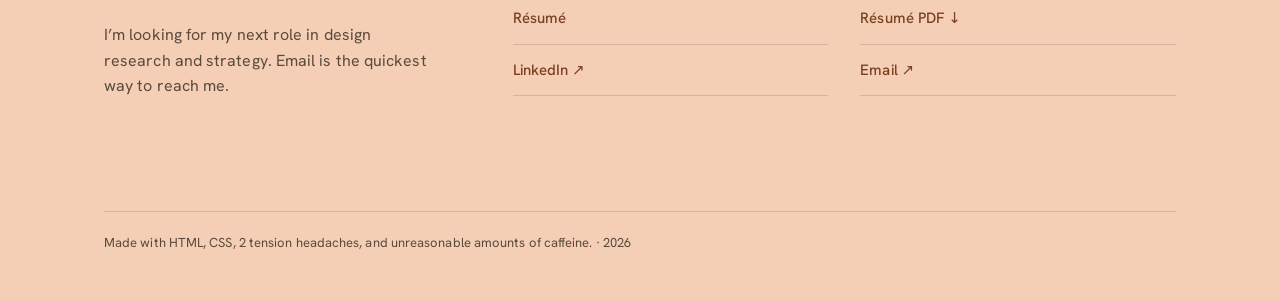
==== commit be857dbc: "Move long-form About content to its own page - Homepage keeps the hero's first paragraph, the work l" ====
--- a/index.html
+++ b/index.html
@@ -15,9 +15,9 @@
 <link href="https://fonts.googleapis.com" rel="preconnect"/>
 <link crossorigin="" href="https://fonts.gstatic.com" rel="preconnect"/>
 <link href="https://fonts.googleapis.com/css2?family=Hanken+Grotesk:wght@400;500;600&amp;family=Newsreader:ital,opsz,wght@0,6..72,300..600;1,6..72,400&amp;family=DM+Mono:wght@400;500&amp;display=swap" rel="stylesheet"/>
-<link href="site.css?v=12" rel="stylesheet"/>
+<link href="site.css?v=13" rel="stylesheet"/>
 <script>
-(function(){var h=location.hash;if(!h)return;var m={"#cab-rules":"taxi","#koala":"koala","#public-services":"digital-services","#gallery":"digital-services","#memorial-park":"memorial-park","#fees":"fees"},p={"ko-":"koala","fp-":"digital-services","ms-":"memorial-park","fe-":"fees","tx-":"taxi","taxi-":"taxi"};var t=m[h];if(!t){for(var k in p){if(h.indexOf("#"+k)===0){t=p[k];break;}}}if(t)location.replace("work/"+t+".html"+(t==="taxi"||t==="koala"?"":h));})();
+(function(){var h=location.hash;if(!h)return;if({"#about-story":1,"#what-i-believe":1,"#theory":1}[h]){location.replace("about.html"+(h==="#about-story"?"":h));return;}var m={"#cab-rules":"taxi","#koala":"koala","#public-services":"digital-services","#gallery":"digital-services","#memorial-park":"memorial-park","#fees":"fees"},p={"ko-":"koala","fp-":"digital-services","ms-":"memorial-park","fe-":"fees","tx-":"taxi","taxi-":"taxi"};var t=m[h];if(!t){for(var k in p){if(h.indexOf("#"+k)===0){t=p[k];break;}}}if(t)location.replace("work/"+t+".html"+(t==="taxi"||t==="koala"?"":h));})();
 </script>
 
 <meta content="https://judeandrade013.github.io/" property="og:url"/><meta content="https://judeandrade013.github.io/og-card.jpg?v=20261117" property="og:image"/>
@@ -27,11 +27,11 @@
 <meta content="https://judeandrade013.github.io/og-card.jpg?v=20261117" name="twitter:image"/><link href="https://judeandrade013.github.io/" rel="canonical"/><link href="favicon.svg?v=20261029" rel="icon" type="image/svg+xml"/></head>
 <body>
 <a class="skip" href="#main">Skip to content</a>
-<nav aria-label="Main"><div class="wrap nav-in"><a class="mark" href="#top">Jude Andrade</a><div class="nav-links"><a href="#work">Work</a><a href="#about">About</a><a href="resume.html">Résumé</a><a href="#contact">Contact</a><button class="theme-toggle" type="button" aria-pressed="false" aria-label="Dark theme" title="Dark theme"><svg class="i-moon" viewBox="0 0 24 24" width="18" height="18" aria-hidden="true" focusable="false"><path d="M20 14.5A8 8 0 0 1 9.5 4a8 8 0 1 0 10.5 10.5z" fill="none" stroke="currentColor" stroke-width="1.6" stroke-linejoin="round"/></svg><svg class="i-sun" viewBox="0 0 24 24" width="18" height="18" aria-hidden="true" focusable="false"><circle cx="12" cy="12" r="4" fill="none" stroke="currentColor" stroke-width="1.6"/><path d="M12 2.5v2.5M12 19v2.5M2.5 12H5M19 12h2.5M5.3 5.3l1.8 1.8M16.9 16.9l1.8 1.8M5.3 18.7l1.8-1.8M16.9 7.1l1.8-1.8" stroke="currentColor" stroke-width="1.6" stroke-linecap="round"/></svg></button></div></div></nav>
+<nav aria-label="Main"><div class="wrap nav-in"><a class="mark" href="#top">Jude Andrade</a><div class="nav-links"><a href="#work">Work</a><a href="about.html">About</a><a href="resume.html">Résumé</a><a href="#contact">Contact</a><button class="theme-toggle" type="button" aria-pressed="false" aria-label="Dark theme" title="Dark theme"><svg class="i-moon" viewBox="0 0 24 24" width="18" height="18" aria-hidden="true" focusable="false"><path d="M20 14.5A8 8 0 0 1 9.5 4a8 8 0 1 0 10.5 10.5z" fill="none" stroke="currentColor" stroke-width="1.6" stroke-linejoin="round"/></svg><svg class="i-sun" viewBox="0 0 24 24" width="18" height="18" aria-hidden="true" focusable="false"><circle cx="12" cy="12" r="4" fill="none" stroke="currentColor" stroke-width="1.6"/><path d="M12 2.5v2.5M12 19v2.5M2.5 12H5M19 12h2.5M5.3 5.3l1.8 1.8M16.9 16.9l1.8 1.8M5.3 18.7l1.8-1.8M16.9 7.1l1.8-1.8" stroke="currentColor" stroke-width="1.6" stroke-linecap="round"/></svg></button></div></div></nav>
 <main id="main">
 <header class="hero wrap" id="top">
 <div class="hero-intro-layout"><div class="hero-intro-copy"><p class="label hero-eyebrow">Design Researcher · Behavioral Insights &amp; Service Innovation</p><h1>Hi, I’m Jude.</h1><p class="lede">I’m a design researcher. I study how people make their way through products and public services, and what gets in their way.</p>
-<p class="lede">For the past year I’ve been the only researcher in the Mayor’s Office of the Village of Spring Valley, New York, a municipality of about 33,000 people. The work has ranged from facility booking and problem reporting to taxi regulation, flood funding, and the village fee schedule. From 2020 to 2022 I was the first dedicated UX researcher at KOALA, a timeshare marketplace, where I set up the company’s research practice. I’ve also done independent research for travel and hospitality clients, including Lonely Planet.</p><p class="lede">Before research, I designed interior plantscapes, worked in hospitality, and did wedding florals. I also have a degree in psychology. Many of my projects started with a reasonable assumption that turned out to be incomplete, such as the idea that unlicensed taxis were mainly an enforcement problem, or that a flood grant would require paying for a new engineering study. Finding out what’s actually going on is the part of the job I like best.</p></div><figure class="hero-doodle"><img alt="Illustration of Jude wearing a yellow knit hat and holding a tea bag over a pink mug" decoding="async" fetchpriority="high" height="540" loading="eager" src="illustration.webp" width="540"/><figcaption>A little bit of me, in ink.</figcaption></figure></div>
+</div><figure class="hero-doodle"><img alt="Illustration of Jude wearing a yellow knit hat and holding a tea bag over a pink mug" decoding="async" fetchpriority="high" height="540" loading="eager" src="illustration.webp" width="540"/><figcaption>A little bit of me, in ink.</figcaption></figure></div>
 </header>
 <section aria-labelledby="h-work" class="sec" id="work"><div class="wrap">
 <p class="label">Work</p>
@@ -44,12 +44,10 @@
 <li class="case-card"><a href="work/fees.html"><span class="case-no">05</span><span class="case-copy"><span class="label case-kicker">Master fee schedule</span><h3>What does it actually cost the Village to process a land-use application?</h3><p>Fees didn’t track the work: departments estimated a minor site plan at about three days of staff time and a major one at more than a week. I inventoried all 172 fees, traced the roughly 45 that have an application, proposed tiers by size and complexity, and separated outside review costs into applicant escrow.</p><span class="case-proof">Led the analysis and proposal · Adopted by the Village Board · Revenue figures are projections</span></span></a></li>
 </ul>
 </div></section>
-<section aria-labelledby="h-about" class="sec" id="about"><div class="wrap split" id="about-story"><div class="split-head"><p class="label">About</p><h2 class="sec-title" id="h-about">How I got here</h2><figure class="portrait-note portrait-single"><img alt="Photograph of Jude smiling in a dark knit sweater over a white collared shirt" decoding="async" height="1100" loading="lazy" src="about-jude-2026.jpg" width="1100"/><figcaption>Jude, off the clock (mostly).</figcaption></figure></div>
-<div class="split-body about-body"><p>Before research, I designed interior plantscapes for corporate clients, grew medical cannabis for a licensed dispensary, worked in hospitality, and arranged flowers for weddings. On paper those jobs don’t have much in common. In practice, the work overlapped more than you’d expect.</p><p>In corporate interior design, clients often knew a design felt wrong but couldn’t say why, so I learned to read their reactions and work out what they meant. In hospitality, I learned how to talk to people who were hungry, tired, and out of patience, and still leave them feeling looked after. Every job had limits, whether light, budget, time, or regulation, and I had to be honest with people about what was possible within them.</p><p>Now I do that for the Village of Spring Valley, where I went to high school and once lived. Civil service wasn’t the plan, but I wanted to help a community I have a stake in. Many residents here work more than one job and don’t have time to sit through meetings or find out what help exists, so a lot of my work is making the village easier to use.</p><p>I have a B.A. in psychology from Empire State University, an A.S. in business marketing from SUNY Rockland, and a UX design and research certificate from General Assembly.</p><h3 class="about-mini-head">How I work</h3><p>I start by listening, including for the things people can’t quite put into words. I try to name constraints early and not promise what I can’t deliver. And I pay attention to small details, because those are usually what people run into.</p><h3 class="about-mini-head">Outside work</h3><p>NYT puzzles, wrestling my oversized dog, anything on wheels or a board, and a good trail.</p></div>
-</div>
-<section aria-labelledby="beliefs-title" class="wrap beliefs" id="what-i-believe"><div class="beliefs-inner split"><div class="split-head"><p class="label">What I care about</p><h3 id="beliefs-title">Two things can be true at once</h3></div><div class="split-body"><p>I got into this work after watching the same system open doors for some people and close them for others. A process can work exactly as it was designed and still leave people behind. Most of my projects end up somewhere in that space, between what a system was built to do and who it actually serves.</p><p>When a system doesn’t work for someone, the cost doesn’t disappear. It usually lands on a staff member who is already stretched, or on a resident who can’t get a straight answer, and it lands hardest on people with the least time and money to absorb it. Data can show me where a process breaks. Talking to people is how I find out what that costs them.</p><p>So I tend to ask who built a system, who it was built for, what has changed since, and who has the power to change it now. Design can’t rescue a bad policy, and a good policy still needs someone to follow through on the details.</p></div></div></section>
-<section aria-labelledby="h-theory" class="wrap gap-framework" id="theory"><div class="split"><div class="split-head"><p class="label">A framework in progress</p><h3 id="h-theory">The Translation Gap</h3><p>When a resident’s request goes unresolved, it’s tempting to blame a bad form or an unhelpful employee. I’ve been developing nine questions to find where the breakdown actually happens. It isn’t a validated measurement tool. I use it to decide what to ask staff and residents, and which service data to look at.</p></div><div class="split-body"><dl class="gap-list"><div><dt>Resident effort</dt><dd>How many calls, trips, documents, and retries does it take?</dd></div><div><dt>Fragmentation</dt><dd>How many teams have to coordinate for one request?</dd></div><div><dt>Discoverability</dt><dd>Can someone find the right service without knowing which department runs it?</dd></div><div><dt>Resolution rate</dt><dd>Does the need get resolved, or only acknowledged?</dd></div><div><dt>Socioeconomic burden</dt><dd>Who pays more in time, money, and uncertainty?</dd></div><div><dt>Government capacity</dt><dd>Do staff have the authority, tools, and budget to act?</dd></div><div><dt>Trust</dt><dd>Does the person expect a credible answer and follow-through?</dd></div><div><dt>Political voice</dt><dd>Whose needs reach decision-makers, and whose don’t?</dd></div><div><dt>Downstream cost</dt><dd>What does an unresolved problem cost later?</dd></div></dl><p class="gap-links">Where these come up in my work: discoverability in the <a href="work/digital-services.html">website case</a>, accountability in the <a href="work/taxi.html">taxi case</a>, authority in the <a href="work/memorial-park.html">flood case</a>, and downstream cost in the <a href="work/fees.html">fee case</a>.</p></div></div></section>
-</section>
+<section aria-labelledby="h-about" class="sec" id="about"><div class="wrap split"><div class="split-head"><p class="label">About</p><h2 class="sec-title" id="h-about">How I work</h2></div>
+<div class="split-body about-body"><p>I start by listening, including for the things people can’t quite put into words. I try to name constraints early and not promise what I can’t deliver. And I pay attention to small details, because those are usually what people run into.</p>
+<p class="more-link"><a href="about.html">More about me <span aria-hidden="true">→</span></a></p></div>
+</div></section>
 </main>
 <footer id="contact"><div class="wrap">
 <div class="split"><div class="split-head">
@@ -71,7 +69,7 @@
   catch(e){copy.textContent='Select address to copy'}
  });
  var links=[].slice.call(document.querySelectorAll('nav[aria-label="Main"] .nav-links a[href^="#"]'));
- var regions=['work','about','contact'].map(function(id){return document.getElementById(id)}).filter(Boolean);
+ var regions=['work','contact'].map(function(id){return document.getElementById(id)}).filter(Boolean);
  var queued=false;
  function update(){queued=false;var id='';regions.forEach(function(el){if(el.getBoundingClientRect().top<=160)id=el.id;});links.forEach(function(a){if(a.hash==='#'+id)a.setAttribute('aria-current','location');else a.removeAttribute('aria-current');});}
  window.addEventListener('scroll',function(){if(!queued){queued=true;requestAnimationFrame(update);}},{passive:true});update();
--- a/site.css
+++ b/site.css
@@ -157,6 +157,10 @@
 .about-body>p+p{margin-top:16px}
 .about-mini-head{font-size:16px;line-height:1.45;margin:32px 0 6px}
 .about-body>.about-mini-head+p{margin-top:0}
+.more-link{margin-top:20px}
+.more-link a{font:500 15px/1.5 var(--body);text-decoration:none}
+.more-link a:hover{text-decoration:underline}
+.about-page{border-top:0}
 .portrait-note{position:relative;width:min(100%,260px);margin:40px 10px 0 0}
 .portrait-note img{display:block;width:100%;height:auto;aspect-ratio:4/5;object-fit:cover;border:1px solid var(--rule);border-radius:999px 999px 0 0}
 .portrait-note:before{content:"";position:absolute;top:-10px;left:10px;right:-10px;aspect-ratio:4/5;border:1px solid var(--terracotta);border-radius:999px 999px 0 0;pointer-events:none}
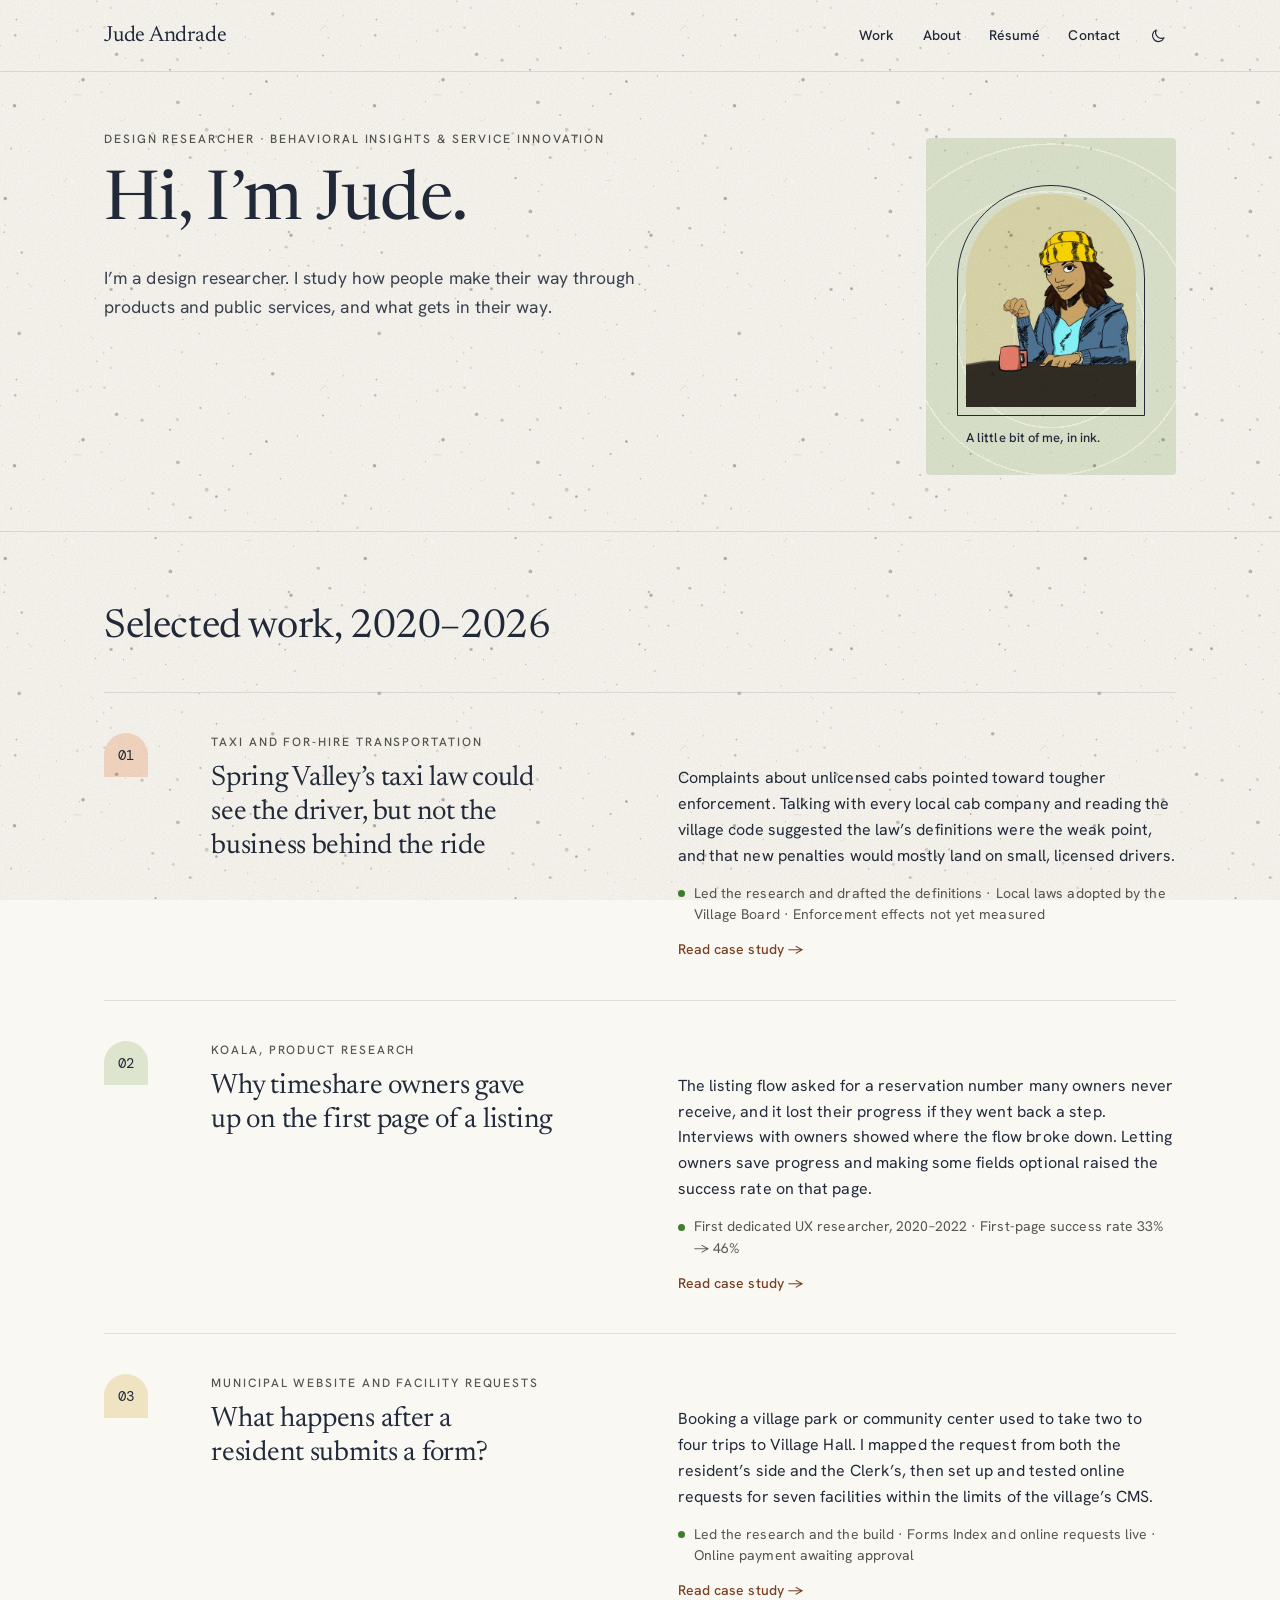
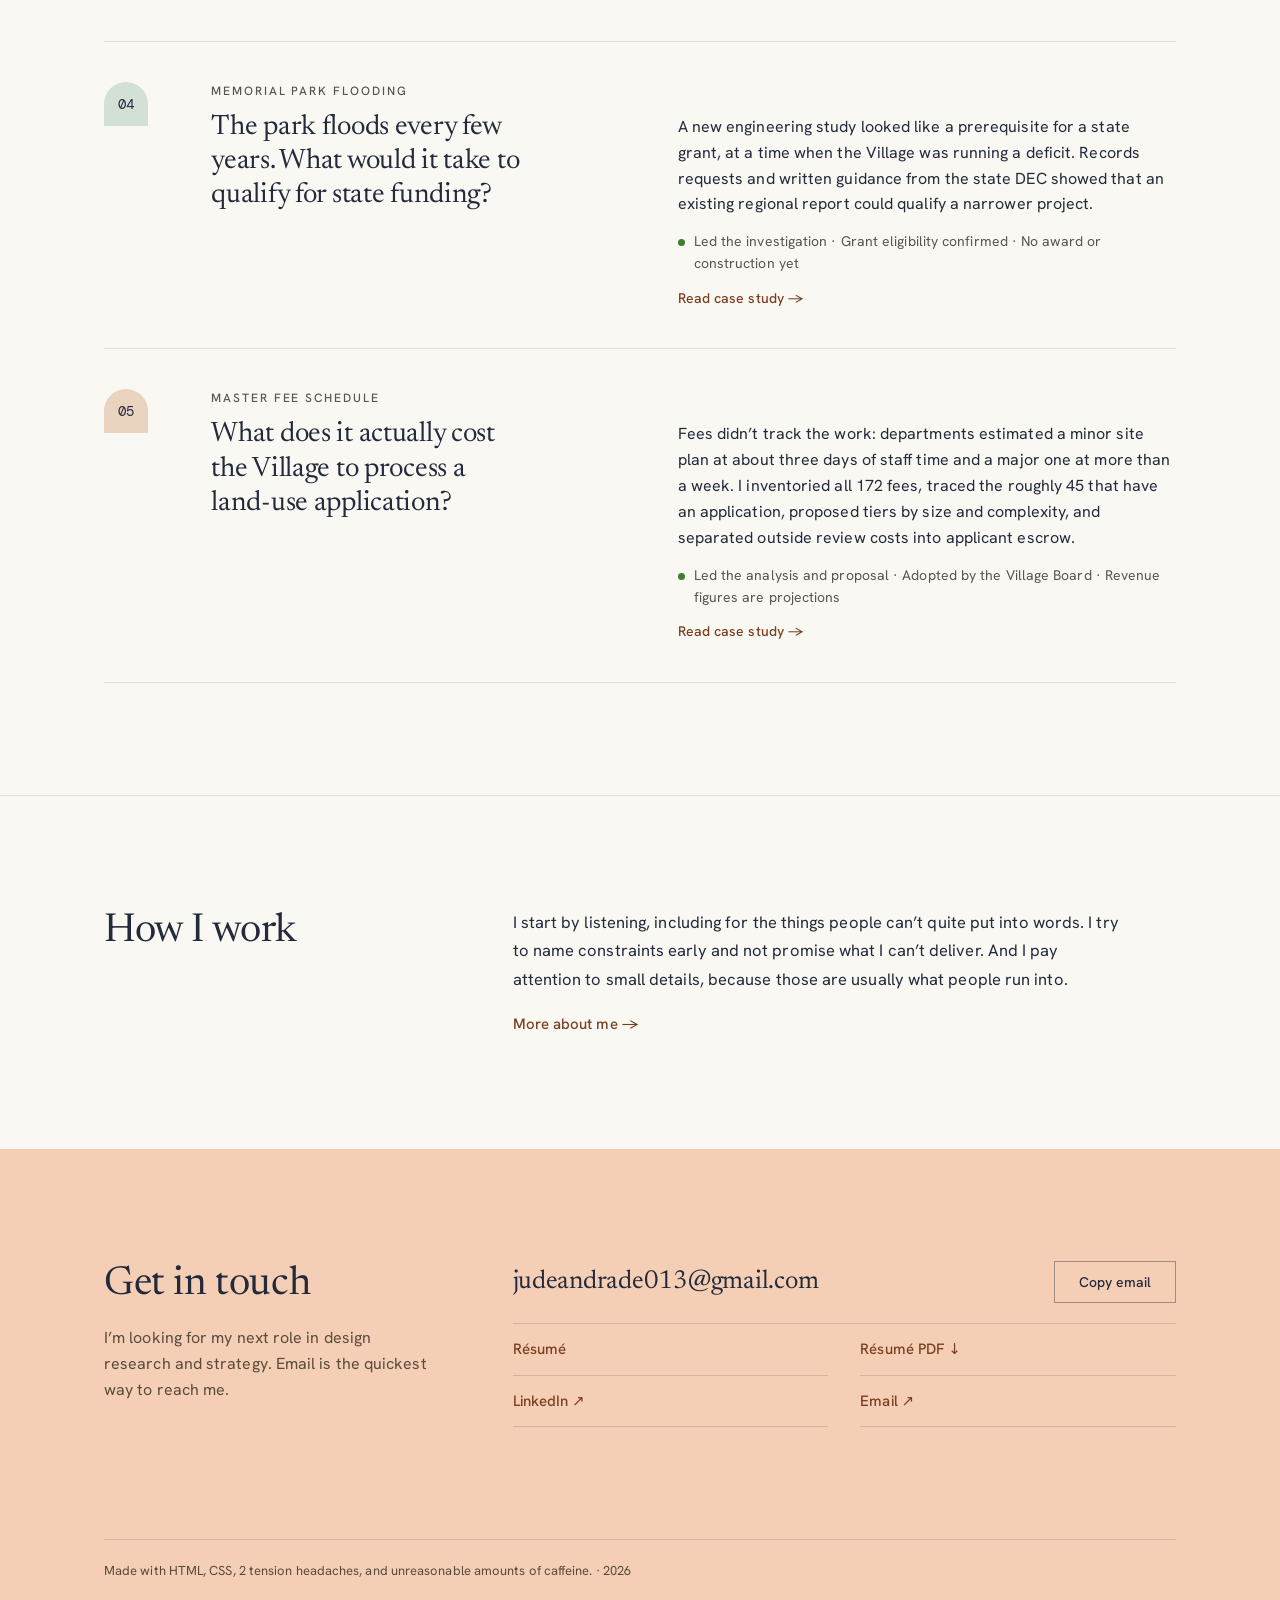
==== commit 086ac8e6: "Clarity pass: one case-study grammar, aligned rail, editorial résumé - Case studies regrouped into t" ====
--- a/index.html
+++ b/index.html
@@ -15,7 +15,7 @@
 <link href="https://fonts.googleapis.com" rel="preconnect"/>
 <link crossorigin="" href="https://fonts.gstatic.com" rel="preconnect"/>
 <link href="https://fonts.googleapis.com/css2?family=Hanken+Grotesk:wght@400;500;600&amp;family=Newsreader:ital,opsz,wght@0,6..72,300..600;1,6..72,400&amp;family=DM+Mono:wght@400;500&amp;display=swap" rel="stylesheet"/>
-<link href="site.css?v=13" rel="stylesheet"/>
+<link href="site.css?v=14" rel="stylesheet"/>
 <script>
 (function(){var h=location.hash;if(!h)return;if({"#about-story":1,"#what-i-believe":1,"#theory":1}[h]){location.replace("about.html"+(h==="#about-story"?"":h));return;}var m={"#cab-rules":"taxi","#koala":"koala","#public-services":"digital-services","#gallery":"digital-services","#memorial-park":"memorial-park","#fees":"fees"},p={"ko-":"koala","fp-":"digital-services","ms-":"memorial-park","fe-":"fees","tx-":"taxi","taxi-":"taxi"};var t=m[h];if(!t){for(var k in p){if(h.indexOf("#"+k)===0){t=p[k];break;}}}if(t)location.replace("work/"+t+".html"+(t==="taxi"||t==="koala"?"":h));})();
 </script>
@@ -34,7 +34,6 @@
 </div><figure class="hero-doodle"><img alt="Illustration of Jude wearing a yellow knit hat and holding a tea bag over a pink mug" decoding="async" fetchpriority="high" height="540" loading="eager" src="illustration.webp" width="540"/><figcaption>A little bit of me, in ink.</figcaption></figure></div>
 </header>
 <section aria-labelledby="h-work" class="sec" id="work"><div class="wrap">
-<p class="label">Work</p>
 <h2 class="sec-title" id="h-work">Selected work, 2020–2026</h2>
 <ul class="case-grid">
 <li class="case-card"><a href="work/taxi.html"><span class="case-no">01</span><span class="case-copy"><span class="label case-kicker">Taxi and for-hire transportation</span><h3>Spring Valley’s taxi law could see the driver, but not the business behind the ride</h3><p>Complaints about unlicensed cabs pointed toward tougher enforcement. Talking with every local cab company and reading the village code suggested the law’s definitions were the weak point, and that new penalties would mostly land on small, licensed drivers.</p><span class="case-proof">Led the research and drafted the definitions · Local laws adopted by the Village Board · Enforcement effects not yet measured</span></span></a></li>
@@ -44,14 +43,13 @@
 <li class="case-card"><a href="work/fees.html"><span class="case-no">05</span><span class="case-copy"><span class="label case-kicker">Master fee schedule</span><h3>What does it actually cost the Village to process a land-use application?</h3><p>Fees didn’t track the work: departments estimated a minor site plan at about three days of staff time and a major one at more than a week. I inventoried all 172 fees, traced the roughly 45 that have an application, proposed tiers by size and complexity, and separated outside review costs into applicant escrow.</p><span class="case-proof">Led the analysis and proposal · Adopted by the Village Board · Revenue figures are projections</span></span></a></li>
 </ul>
 </div></section>
-<section aria-labelledby="h-about" class="sec" id="about"><div class="wrap split"><div class="split-head"><p class="label">About</p><h2 class="sec-title" id="h-about">How I work</h2></div>
+<section aria-labelledby="h-about" class="sec" id="about"><div class="wrap split"><div class="split-head"><h2 class="sec-title" id="h-about">How I work</h2></div>
 <div class="split-body about-body"><p>I start by listening, including for the things people can’t quite put into words. I try to name constraints early and not promise what I can’t deliver. And I pay attention to small details, because those are usually what people run into.</p>
 <p class="more-link"><a href="about.html">More about me <span aria-hidden="true">→</span></a></p></div>
 </div></section>
 </main>
 <footer id="contact"><div class="wrap">
 <div class="split"><div class="split-head">
-<p class="label">Contact</p>
 <h2 class="sec-title">Get in touch</h2>
 <p class="footer-edit">I’m looking for my next role in design research and strategy. Email is the quickest way to reach me.</p>
 </div><div class="split-body">
--- a/site.css
+++ b/site.css
@@ -41,6 +41,8 @@
   --space-head:40px;                      /* section heading to its content */
   --measure:38rem;                        /* reading width for paragraphs (~70 characters) */
   --measure-wide:760px;                   /* figures and diagrams */
+  --rail:13rem;                           /* label column: part names, fact labels, résumé headings */
+  --rail-gap:clamp(32px,5vw,64px);        /* rail to content */
   /* type */
   --display:"Newsreader",Georgia,"Times New Roman",serif;
   --body:"Hanken Grotesk",system-ui,-apple-system,"Segoe UI",sans-serif;
@@ -92,8 +94,8 @@
 /* eyebrow: every section label, fact label and exhibit label */
 .label,.part,.rs-label{font:500 12px/1.5 var(--body);letter-spacing:.16em;text-transform:uppercase;color:var(--muted)}
 /* subheads: one sans style for headings inside a section */
-.story h3,.about-mini-head,.gallery-title,.gallery-room h3,.flow-head h4{font-family:var(--body);font-weight:600;letter-spacing:-.005em;color:var(--ink)}
-.sec-title{font:400 clamp(28px,3.4vw,40px)/1.2 var(--display);letter-spacing:-.01em;margin-top:12px;text-wrap:balance}
+.story>h3,.about-mini-head,.gallery-room h4,.flow-head h4{font-family:var(--body);font-weight:600;letter-spacing:-.005em;color:var(--ink)}
+.sec-title{max-width:24ch;font:400 clamp(28px,3.4vw,40px)/1.2 var(--display);letter-spacing:-.01em;text-wrap:balance}
 .btn{display:inline-flex;align-items:center;gap:10px;cursor:pointer;background:transparent;color:var(--ink);border:1px solid color-mix(in srgb,var(--ink) 40%,transparent);border-radius:0;padding:13px 24px;font:500 14px/1 var(--body);text-decoration:none}
 .btn:hover{border-color:var(--ink);text-decoration:none}
 
@@ -113,7 +115,8 @@
 [data-theme="dark"] .theme-toggle .i-sun{display:block}
 
 /* 4 ─ Homepage ───────────────────────────────────────────────────────── */
-.hero{padding-block:58px 72px}
+.hero{padding-block:58px 56px}
+#work{padding-top:clamp(48px,6vw,72px)}
 .hero-intro-layout{display:grid;grid-template-columns:minmax(0,1.25fr) minmax(260px,.9fr);gap:clamp(28px,5vw,64px);align-items:start}
 .hero-intro-copy{min-width:0}
 .hero-eyebrow{margin-bottom:20px}
@@ -127,18 +130,26 @@
 .hero-doodle figcaption{align-self:flex-start;margin-top:22px;font:500 13px/1.4 var(--body);color:var(--ink)}
 
 .sec{padding-block:var(--space-section);border-top:1px solid var(--rule)}
-.sec-title{max-width:24ch}
 .sec .label+.sec-title,.split-head .label+h2,.split-head .label+h3{margin-top:10px}
 /* heading column + content column, used by every homepage section after the work list */
 .split{display:grid;grid-template-columns:minmax(0,1fr) minmax(0,2fr);gap:var(--space-head) clamp(40px,6vw,88px);align-items:start}
 .split-body>p:not(.footer-actions){max-width:var(--measure)}
 
-/* project list: quiet rows, one hairline each */
+/* project list: one hairline row per project.
+   number | category + title | summary, evidence line, link — so titles
+   line up for comparison and the summaries read as a second column */
 .case-grid{list-style:none;margin-top:var(--space-head);padding:0;border-top:1px solid var(--rule)}
-.case-card a{text-decoration:none;display:grid;grid-template-columns:64px minmax(0,1fr);gap:8px 24px;align-items:start;padding:36px 0;border-bottom:1px solid var(--rule);color:var(--ink);transition:background-color .2s ease}
+.case-card a{text-decoration:none;display:grid;grid-template-columns:56px minmax(0,5fr) minmax(0,6fr);column-gap:clamp(24px,4vw,56px);align-items:start;padding:40px 0;border-bottom:1px solid var(--rule);color:var(--ink);transition:background-color .2s ease}
+.case-copy{display:contents}
+.case-no{grid-column:1;grid-row:1/span 2}
+.case-kicker{grid-column:2;grid-row:1}
+.case-copy h3{grid-column:2;grid-row:2/span 3}
+.case-copy p{grid-column:3;grid-row:2}
+.case-proof{grid-column:3;grid-row:3}
+.case-card a:after{grid-column:3;grid-row:4}
 .case-card a:hover{text-decoration:none;background:color-mix(in srgb,var(--sand) 55%,transparent)}
 .case-card a:hover h3{text-decoration:underline;text-decoration-thickness:1px;text-underline-offset:5px}
-.case-card a:after{content:"Read case study \2192";grid-column:2;justify-self:start;margin-top:6px;font:500 14px/1.4 var(--body);color:var(--link)}
+.case-card a:after{content:"Read case study \2192";justify-self:start;margin-top:14px;font:500 14px/1.4 var(--body);color:var(--link)}
 .case-card a:focus-visible{outline-offset:-2px}
 .case-no{display:grid;place-items:center;width:44px;height:44px;border-radius:999px 999px 0 0;font:400 14px/1 var(--mono);color:var(--ink)}
 .case-card:nth-child(1) .case-no{background:var(--band-1)}
@@ -146,10 +157,10 @@
 .case-card:nth-child(3) .case-no{background:var(--band-3)}
 .case-card:nth-child(4) .case-no{background:var(--band-4)}
 .case-card:nth-child(5) .case-no{background:var(--band-5)}
-.case-kicker{display:block;margin-bottom:8px}
-.case-copy h3{font:400 clamp(22px,2.5vw,30px)/1.2 var(--display);max-width:32ch;margin-top:4px}
-.case-copy p{max-width:64ch;margin-top:10px;font-size:16px;line-height:1.6}
-.case-proof{display:block;position:relative;margin-top:12px;padding-left:16px;font:400 13px/1.6 var(--body);color:var(--muted)}
+.case-kicker{display:block;margin-bottom:10px}
+.case-copy h3{font:400 clamp(22px,2.3vw,28px)/1.22 var(--display);max-width:22ch;text-wrap:balance}
+.case-copy p{max-width:60ch;font-size:16px;line-height:1.62;padding-top:4px}
+.case-proof{display:block;position:relative;margin-top:14px;padding-left:16px;font:400 14px/1.55 var(--body);color:var(--muted)}
 .case-proof:before{content:"";position:absolute;left:0;top:.55em;width:7px;height:7px;border-radius:50%;background:var(--green)}
 
 /* about */
@@ -201,34 +212,41 @@
 .page-footer p{display:flex;flex-wrap:wrap;gap:12px 24px}
 
 /* 6 ─ Case studies ───────────────────────────────────────────────────── */
-.case-page .case{padding-bottom:48px}
+/* Every case study uses one grammar: a tinted intro (title, summary, facts),
+   then four chapters — 01 Context, 02 Approach, 03 Decisions, 04 Outcome.
+   Fact labels and chapter names share the left rail; everything you read
+   sits in the right column, so the eye has one starting line. */
+.case-page .case{padding-bottom:64px}
 .case-band{--tint:var(--band);--rings:repeating-radial-gradient(circle at right 4% top 10%,transparent 0 54px,var(--ring-band) 54px 55px);
-  padding:56px 0 28px}
+  padding:56px 0 32px}
 .case-band .label,.case-band .facts dt{color:var(--link)}
 .case-head{display:flex;justify-content:space-between;gap:16px;align-items:center}
 .case-page .case h1{font:400 clamp(32px,4.6vw,54px)/1.1 var(--display);letter-spacing:-.01em;max-width:22ch;margin-top:18px;text-wrap:balance}
-.case-tags{margin-top:14px;font:400 12px/1.6 var(--mono);letter-spacing:.04em;text-transform:uppercase;color:var(--link)}
 .case-page .dek{max-width:60ch;margin-top:20px;font:400 clamp(18px,1.6vw,21px)/1.55 var(--display);color:var(--ink)}
-/* metadata row: label over value, columns divided by hairlines */
-.facts{display:grid;grid-auto-flow:column;grid-auto-columns:minmax(0,1fr);margin-top:32px;border-block:1px solid var(--rule-strong)}
-.facts div{padding:16px 20px 18px;min-width:0;border-left:1px solid var(--rule-strong)}
-.facts div:first-child{padding-left:0;border-left:0}
-.facts dd{font-size:14.5px;line-height:1.5;margin-top:6px}
-/* compact section index */
-.case-index ol{list-style:none;display:flex;flex-wrap:wrap;gap:6px 28px;margin:0;padding:16px 0 0}
+/* facts: label in the rail, value in the reading column, one hairline per row */
+.facts{margin-top:36px;border-top:1px solid var(--rule-strong)}
+.facts div{display:grid;grid-template-columns:var(--rail) minmax(0,1fr);gap:4px var(--rail-gap);padding:12px 0 13px;border-bottom:1px solid var(--rule-strong)}
+.facts dt{padding-top:3px}
+.facts dd{max-width:68ch;font-size:15.5px;line-height:1.55}
+/* compact section index, aligned with the reading column */
+.case-index ol{list-style:none;display:flex;flex-wrap:wrap;gap:6px 28px;margin:0 0 0 calc(var(--rail) + var(--rail-gap));padding:20px 0 0}
 .case-index a{font:500 14px/1.6 var(--body);color:var(--ink);text-decoration:none}
 .case-index a:hover{text-decoration:underline}
 .part-no{font:500 12px/1 var(--mono);letter-spacing:.02em;color:var(--link);margin-right:6px}
-/* numbered parts and the story inside them */
-/* numbered parts span the full column; the story inside keeps a reading measure */
-.part{display:flex;align-items:baseline;margin-top:88px;padding-top:20px;border-top:1px solid var(--rule);color:var(--ink)}
+/* chapters: the name stays in view in the rail while its story scrolls */
+.chapter{display:grid;grid-template-columns:var(--rail) minmax(0,1fr);gap:0 var(--rail-gap);margin-top:80px;padding-top:28px;border-top:1px solid var(--rule)}
+.case-band+.chapter{margin-top:64px;border-top:0;padding-top:0}
+.part{display:flex;align-items:baseline;color:var(--ink)}
 .part .part-no{font-size:12px;margin-right:12px}
-.story>p,.story>h3,.story>.story-table,.story-link,.artifact-link,.methods{max-width:var(--measure)}
-.case-band+.story>.part:first-child{margin-top:56px}
-.story h3{font-size:clamp(19px,1.8vw,22px);line-height:1.3;margin-top:48px}
-.story .part+h3{margin-top:20px}
-.case-page .story p{font:400 19px/1.65 var(--display);margin-top:14px}
-.story a{text-decoration:underline}
+.chapter>.part{position:sticky;top:92px;align-self:start;padding-top:6px}
+.chapter>.story{min-width:0}
+.story>p,.story>h3,.story>.story-table,.story-link,.artifact-link{max-width:var(--measure)}
+.story>h3{font-size:clamp(19px,1.8vw,22px);line-height:1.3;margin-top:48px}
+.story>h3:first-child{margin-top:0}
+.case-page .story>p{font:400 19px/1.65 var(--display);margin-top:14px}
+/* the turn in each case: an existing paragraph, set apart where the thinking shifts */
+.case-page .story>p.insight{margin-block:28px;padding-left:20px;border-left:2px solid var(--terracotta);font:400 clamp(20px,2vw,23px)/1.5 var(--display)}
+.story>p a,.story>.artifact-link a,.story-link a{text-decoration:underline}
 .story-table{overflow-x:auto;margin-top:24px}
 .story-table table{border-collapse:collapse;width:100%;line-height:1.5}
 .story-table th{font:500 13px/1.4 var(--body);color:var(--muted);text-align:left;padding:10px 16px 10px 0;border-bottom:1px solid var(--ink)}
@@ -236,32 +254,25 @@
 .story-table td:first-child{width:42%;font:500 15px/1.5 var(--body)}
 .story-link{margin-top:28px;font-weight:500}
 .artifact-link{margin-top:20px;font-size:15.5px}
-.methods{margin-top:var(--space-block);padding-top:16px;border-top:1px solid var(--rule);font-size:15px;line-height:1.7}
-.methods .label{display:block;margin-bottom:4px}
-.methods span:not(.label)+span:before{content:" · ";color:var(--muted)}
+/* previous / next */
 .case-pager{display:grid;grid-template-columns:1fr 1fr;gap:24px;padding-block:40px 48px;border-top:1px solid var(--rule)}
 .case-pager a{display:block;padding:8px 0;color:var(--ink)}
 .case-pager a:hover{text-decoration:none}
 .case-pager a:hover .pager-title{text-decoration:underline;text-underline-offset:4px}
 .case-pager .label{color:var(--link)}
 .case-pager .next{text-align:right}
-.pager-title{display:block;margin-top:8px;font:400 clamp(17px,1.8vw,21px)/1.3 var(--display)}
-/* then-and-now gallery (digital services) */
-.case-gallery{padding-block:0 var(--space-block)}
-.case-gallery .part{margin-top:var(--space-block)}
-.museum-head{display:flex;justify-content:space-between;align-items:end;flex-wrap:wrap;gap:8px 28px;margin:20px 0 28px}
-.gallery-title{font-size:clamp(19px,1.8vw,22px);line-height:1.3}
-.museum-note{font:400 13px/1.5 var(--body);color:var(--muted)}
+.pager-title{display:block;max-width:34ch;margin-top:8px;font:400 clamp(17px,1.8vw,21px)/1.3 var(--display)}
+.case-pager .next .pager-title{margin-left:auto}
+/* then-and-now gallery (digital services): screenshots on a hairline, no frame */
 .gallery-wall{display:grid;grid-template-columns:1fr 1fr;gap:24px}
-.gallery-piece{padding:12px;border-radius:12px;background:var(--sand)}
-.gallery-piece a{display:block;overflow:hidden;border-radius:8px}
-.gallery-piece img{display:block;width:100%;height:auto;aspect-ratio:1.456;object-fit:cover;object-position:top;border:1px solid var(--rule);border-radius:8px;transition:transform .2s}
+.gallery-piece a{display:block;overflow:hidden;border-radius:6px}
+.gallery-piece img{display:block;width:100%;height:auto;aspect-ratio:1.456;object-fit:cover;object-position:top;border:1px solid var(--rule);border-radius:6px;transition:transform .2s}
 .gallery-piece a:hover img{transform:scale(1.015)}
-.gallery-piece figcaption{padding:12px 2px 2px;font:500 14px/1.4 var(--body)}
-.gallery-rooms{display:grid;grid-template-columns:repeat(4,minmax(0,1fr));gap:0 24px;margin-top:40px}
-.gallery-room{padding-top:14px;border-top:1px solid var(--rule)}
-.gallery-room h3{font-size:15px;line-height:1.4}
-.gallery-room nav{display:flex;gap:16px;margin-top:8px}
+.gallery-piece figcaption{padding-top:10px;font:500 14px/1.4 var(--body)}
+.gallery-rooms{display:grid;grid-template-columns:repeat(4,minmax(0,1fr));gap:0 24px;margin-top:32px}
+.gallery-room{padding-top:12px;border-top:1px solid var(--rule)}
+.gallery-room h4{font-size:15px;line-height:1.4}
+.gallery-room nav{display:flex;gap:16px;margin-top:6px}
 .gallery-room a{font:500 14px/1.6 var(--body);text-decoration:underline}
 
 /* 7 ─ Exhibits and figures ───────────────────────────────────────────── */
@@ -340,11 +351,11 @@
 .flow-head h4{font-size:14px;line-height:1.4}
 .flow-head .note{font-size:13px;line-height:1.5;color:var(--muted)}
 .flow-badge{display:inline-block;padding:6px 8px;border-radius:4px;background:var(--paper);font:400 11px/1 var(--mono);letter-spacing:.06em;text-transform:uppercase}
-.flow-steps{list-style:none;display:flex;flex-wrap:wrap;gap:10px 30px;padding:0;counter-reset:s}
-.flow-steps>li{position:relative;flex:1 1 140px;min-width:0;max-width:210px;padding:11px 12px 12px;font-size:13.5px;line-height:1.45;background:var(--paper);border:1px solid var(--rule);border-top:2px solid var(--ink);border-radius:8px}
+.flow-steps{list-style:none;display:grid;grid-auto-flow:column;grid-auto-columns:minmax(0,1fr);gap:10px 24px;padding:0;counter-reset:s}
+.flow-steps>li{position:relative;min-width:0;padding:11px 12px 12px;font-size:13.5px;line-height:1.45;background:var(--paper);border:1px solid var(--rule);border-top:2px solid var(--ink);border-radius:8px}
 .flow-steps>li.resident{border-top-color:var(--terracotta)}
 .flow-steps>li:before{counter-increment:s;content:counter(s);display:block;margin-bottom:4px;font:500 14px/1.5 var(--body)}
-.flow-steps>li:not(:last-child):after{content:"→";position:absolute;right:-24px;top:50%;transform:translateY(-50%);font:500 18px var(--display)}
+.flow-steps>li:not(:last-child):after{content:"→";position:absolute;right:-19px;top:50%;transform:translateY(-50%);font:500 18px var(--display)}
 .flow-steps .who{display:block;margin-bottom:6px;font:500 11px/1.3 var(--mono);letter-spacing:.04em;text-transform:uppercase;color:var(--muted)}
 .flow-key{display:flex;flex-wrap:wrap;gap:6px 18px}
 .flow-key span{display:inline-flex;align-items:center;gap:7px}
@@ -356,47 +367,45 @@
 .shot img{display:block;width:100%;height:auto;border:1px solid var(--rule);border-radius:8px}
 
 /* 8 ─ Résumé page ────────────────────────────────────────────────────── */
-.rs-head{padding-block:56px 40px;border-bottom:1px solid var(--rule)}
+/* Same rail as the case studies: section names on the left, content on the
+   right, one hairline between sections. Content follows resume.pdf. */
+.rs-head{padding-block:56px 48px}
 .rs-head h1{font:400 clamp(40px,5vw,60px)/1.05 var(--display);letter-spacing:-.01em}
 .rs-title{margin-top:14px;font:500 13px/1.5 var(--body);letter-spacing:.16em;text-transform:uppercase;color:var(--link)}
 .rs-contact{display:flex;flex-wrap:wrap;row-gap:4px;margin-top:20px;font-size:15px;line-height:1.6}
 .rs-contact>*{padding-inline:14px;border-left:1px solid var(--rule)}
 .rs-contact>:first-child{padding-left:0;border-left:0}
 .rs-contact a{color:var(--ink);text-decoration:underline;text-decoration-color:var(--rule-strong)}
-.rs-actions{display:flex;flex-wrap:wrap;gap:12px;margin-top:28px}
+.rs-actions{margin-top:28px}
 .btn-primary{background:var(--ink);color:var(--paper);border-color:var(--ink)}
 .btn-primary:hover{background:color-mix(in srgb,var(--ink) 86%,var(--paper))}
-.rs-body{display:grid;grid-template-columns:minmax(280px,32%) minmax(0,1fr);gap:56px;padding-block:48px 88px;align-items:start}
-.rs-rail{padding:28px;background:var(--platen);border-radius:4px}
-.rs-label{padding-bottom:10px;margin-bottom:12px;border-bottom:1px solid var(--rule-strong);color:var(--ink)}
-.rs-rail section+section{margin-top:36px}
-.rs-profile{font-size:15px;line-height:1.65}
-.rs-rows{list-style:none;margin:0;padding:0}
-.rs-rows li{padding:8px 0;font-size:15px;line-height:1.5}
-.rs-rows li+li{border-top:1px solid var(--rule)}
-.rs-item{padding:10px 0}
-.rs-item:first-of-type{padding-top:2px}
-.rs-item+.rs-item{border-top:1px solid var(--rule)}
-.rs-item p{font:500 15px/1.45 var(--body)}
-.rs-item p+p{margin-top:2px;font:400 14px/1.5 var(--body);color:var(--muted)}
-.rs-main>.rs-label{margin-bottom:0}
-.rs-role{padding:32px 0;border-bottom:1px solid var(--rule)}
-.rs-role:last-child{border-bottom:0}
+.rs-sec{display:grid;grid-template-columns:var(--rail) minmax(0,1fr);gap:12px var(--rail-gap);padding-block:36px;border-top:1px solid var(--rule)}
+.resume .rs-sec:last-child{margin-bottom:72px;border-bottom:1px solid var(--rule)}
+.rs-label{color:var(--ink);padding-top:4px}
+.rs-content{min-width:0;max-width:72ch}
+.rs-profile{font:400 clamp(18px,1.6vw,20px)/1.6 var(--display)}
+.rs-skills{list-style:none;margin:0;padding:0;display:grid;grid-template-columns:repeat(3,minmax(0,1fr));gap:8px 32px;font-size:15.5px;line-height:1.5}
+.rs-item{display:grid;grid-template-columns:minmax(0,1fr) auto;gap:2px 24px;align-items:baseline;padding:10px 0;border-bottom:1px solid var(--rule)}
+.rs-item:first-child{padding-top:0}
+.rs-item:last-child{border-bottom:0;padding-bottom:0}
+.rs-item p{font:500 16px/1.45 var(--body)}
+.rs-item p+p{font:400 15px/1.5 var(--body);color:var(--muted);text-align:right}
+.rs-tools{font-size:15.5px;line-height:1.7}
+.rs-role{padding:28px 0;border-bottom:1px solid var(--rule)}
+.rs-role:first-child{padding-top:0}
+.rs-role:last-child{border-bottom:0;padding-bottom:0}
 .rs-role-head{display:grid;grid-template-columns:minmax(0,1fr) auto;gap:4px 24px;align-items:baseline}
 .rs-role h3{font:400 clamp(21px,2vw,25px)/1.25 var(--display)}
 .rs-dates{font:400 13px/1.5 var(--mono);color:var(--muted);white-space:nowrap}
 .rs-sub{grid-column:1/-1;font-size:15px;color:var(--muted)}
 .rs-org{margin-top:10px;font:500 12px/1.5 var(--body);letter-spacing:.16em;text-transform:uppercase;color:var(--link)}
-.rs-role ul{list-style:none;margin:16px 0 0;padding:0;max-width:72ch}
+.rs-role ul{list-style:none;margin:16px 0 0;padding:0}
 .rs-role li{position:relative;padding-left:20px;font-size:16px;line-height:1.65}
 .rs-role li+li{margin-top:10px}
 .rs-role li:before{content:"–";position:absolute;left:0;color:var(--muted)}
 .rs-role strong{font-weight:600}
 
 /* 9 ─ Responsive ─────────────────────────────────────────────────────── */
-@media (max-width:900px){
-  .rs-body{grid-template-columns:1fr;gap:40px}
-}
 @media (max-width:800px){
   html{scroll-padding-top:120px}
   .nav-in{flex-direction:column;align-items:flex-start;gap:6px;padding-block:12px}
@@ -412,10 +421,8 @@
   .hero-doodle figcaption{align-self:center}
   .shot-grid{grid-template-columns:1fr}
   .flow,.exhibit,.proof-module,.bars,.shots{padding:16px}
-  .flow-steps{flex-direction:column;gap:26px}
-  .flow-steps>li{max-width:none;flex:none}
+  .flow-steps{grid-auto-flow:row;gap:26px}
   .flow-steps>li:not(:last-child):after{content:"↓";right:auto;left:50%;top:auto;bottom:-24px;transform:translateX(-50%)}
-  .part{margin-top:64px}
 }
 @media (max-width:640px){
   .case-pager{grid-template-columns:1fr}
@@ -425,12 +432,25 @@
   .ex-small{font-size:15px}
   .ex-diff{margin-left:0}
   .ex-bar-row{grid-template-columns:60px minmax(0,1fr) 64px}
-  .rs-role-head{grid-template-columns:1fr}
+  .rs-role-head,.rs-item{grid-template-columns:1fr}
+  .rs-item p+p{text-align:left}
+  .rs-skills{grid-template-columns:1fr 1fr}
 }
 @media (max-width:1000px){
-  .facts{grid-auto-flow:row;grid-template-columns:repeat(2,minmax(0,1fr))}
-  .facts div,.facts div:first-child{padding:14px 20px 16px 0;border-left:0}
-  .facts div:nth-child(n+3){border-top:1px solid var(--rule-strong)}
+  .case-card a{grid-template-columns:56px minmax(0,1fr)}
+  .case-kicker,.case-copy h3,.case-copy p,.case-proof,.case-card a:after{grid-column:2;grid-row:auto}
+  .case-copy p{padding-top:0;margin-top:12px}
+  .case-copy h3{max-width:30ch}
+}
+@media (max-width:900px){
+  /* rail folds away: labels sit above their content */
+  .facts div{grid-template-columns:1fr;gap:2px}
+  .case-index ol{margin-left:0}
+  .chapter{grid-template-columns:1fr;margin-top:72px;padding-top:20px}
+  .chapter>.part{position:static;padding:0;margin-bottom:24px}
+  .rs-sec{grid-template-columns:1fr}
+  .rs-skills{grid-template-columns:1fr 1fr}
+  .case-band+.chapter{margin-top:48px}
 }
 @media (max-width:860px){
   .split{grid-template-columns:1fr}
@@ -440,17 +460,14 @@
 @media (max-width:600px){
   :root{--space-section:64px;--space-block:48px;--space-head:28px}
   .footer-actions{grid-template-columns:1fr}
-  .facts{grid-template-columns:1fr}
-  .facts div:nth-child(n+2){border-top:1px solid var(--rule-strong)}
 }
 @media (max-width:580px){
   .hero-intro-layout{gap:26px}
   .hero-doodle{width:152px;padding:22px 18px 16px}
   .hero-doodle figcaption{display:none}
-  .case-card a{grid-template-columns:44px minmax(0,1fr);gap:6px 16px;padding:28px 0}
+  .case-card a{grid-template-columns:44px minmax(0,1fr);column-gap:16px;padding:28px 0}
   .rs-contact{flex-direction:column}
   .rs-contact>*{padding:0;border:0}
-  .rs-rail{padding:22px}
 }
 
 /* 10 ─ Motion and print ─────────────────────────────────────────────── */
@@ -461,24 +478,23 @@
 @page{margin:.45in}
 @media print{
   body:before,nav[aria-label="Main"],.skip,.theme-toggle,.case-index,.btn,.rs-actions,footer,.page-footer{display:none!important}
-  body{background:#fff}
+  body{background:#fff;font-size:11px}
   .rs-head{padding-block:0 10px}
-  .rs-body{grid-template-columns:31% 1fr;gap:28px;padding-block:12px 0}
-  .rs-rail{padding:0;background:none}
-  .rs-role{padding:10px 0}
-  .rs-role li{font-size:11px;line-height:1.45}
-  .rs-rows li,.rs-profile,.rs-item p,.rs-item p+p{font-size:11px;line-height:1.45}
-  .rs-rows{display:grid;grid-template-columns:1fr 1fr;gap:0 10px}
-  .rs-rows li{padding:2px 0;border:0!important}
   .rs-head h1{font-size:30px}
-  .rs-title{margin-top:4px;font-size:11px}
-  .rs-contact{margin-top:10px;font-size:12px}
-  .rs-rail section+section{margin-top:14px}
-  .rs-label{padding-bottom:6px;margin-bottom:6px;font-size:10px}
-  .rs-item{padding:3px 0}
-  .rs-role h3{font-size:18px}
-  .rs-role ul{margin-top:8px}
-  .rs-role li+li{margin-top:4px}
-  .rs-org{margin-top:4px;font-size:10.5px}
-  .rs-sub,.rs-dates{font-size:11.5px}
-}
+  .rs-title{margin-top:4px;font-size:10.5px}
+  .rs-contact{margin-top:8px;font-size:11.5px}
+  .wrap{max-width:none;padding-inline:0}
+  .rs-sec{grid-template-columns:1.2in 1fr;gap:4px 18px;padding-block:8px}
+  .rs-content{max-width:none}
+  .resume .rs-sec:last-child{margin-bottom:0}
+  .rs-label{font-size:9.5px;padding-top:2px}
+  .rs-profile,.rs-skills,.rs-tools,.rs-role li,.rs-item p,.rs-item p+p{font-size:11px;line-height:1.45}
+  .rs-skills{grid-template-columns:repeat(3,minmax(0,1fr));gap:1px 14px}
+  .rs-item{padding:2px 0;border:0}
+  .rs-role{padding:6px 0;break-inside:avoid}
+  .rs-role h3{font-size:15px}
+  .rs-role ul{margin-top:4px}
+  .rs-role li+li{margin-top:2px}
+  .rs-org{margin-top:2px;font-size:9.5px}
+  .rs-sub,.rs-dates{font-size:10.5px}
+}
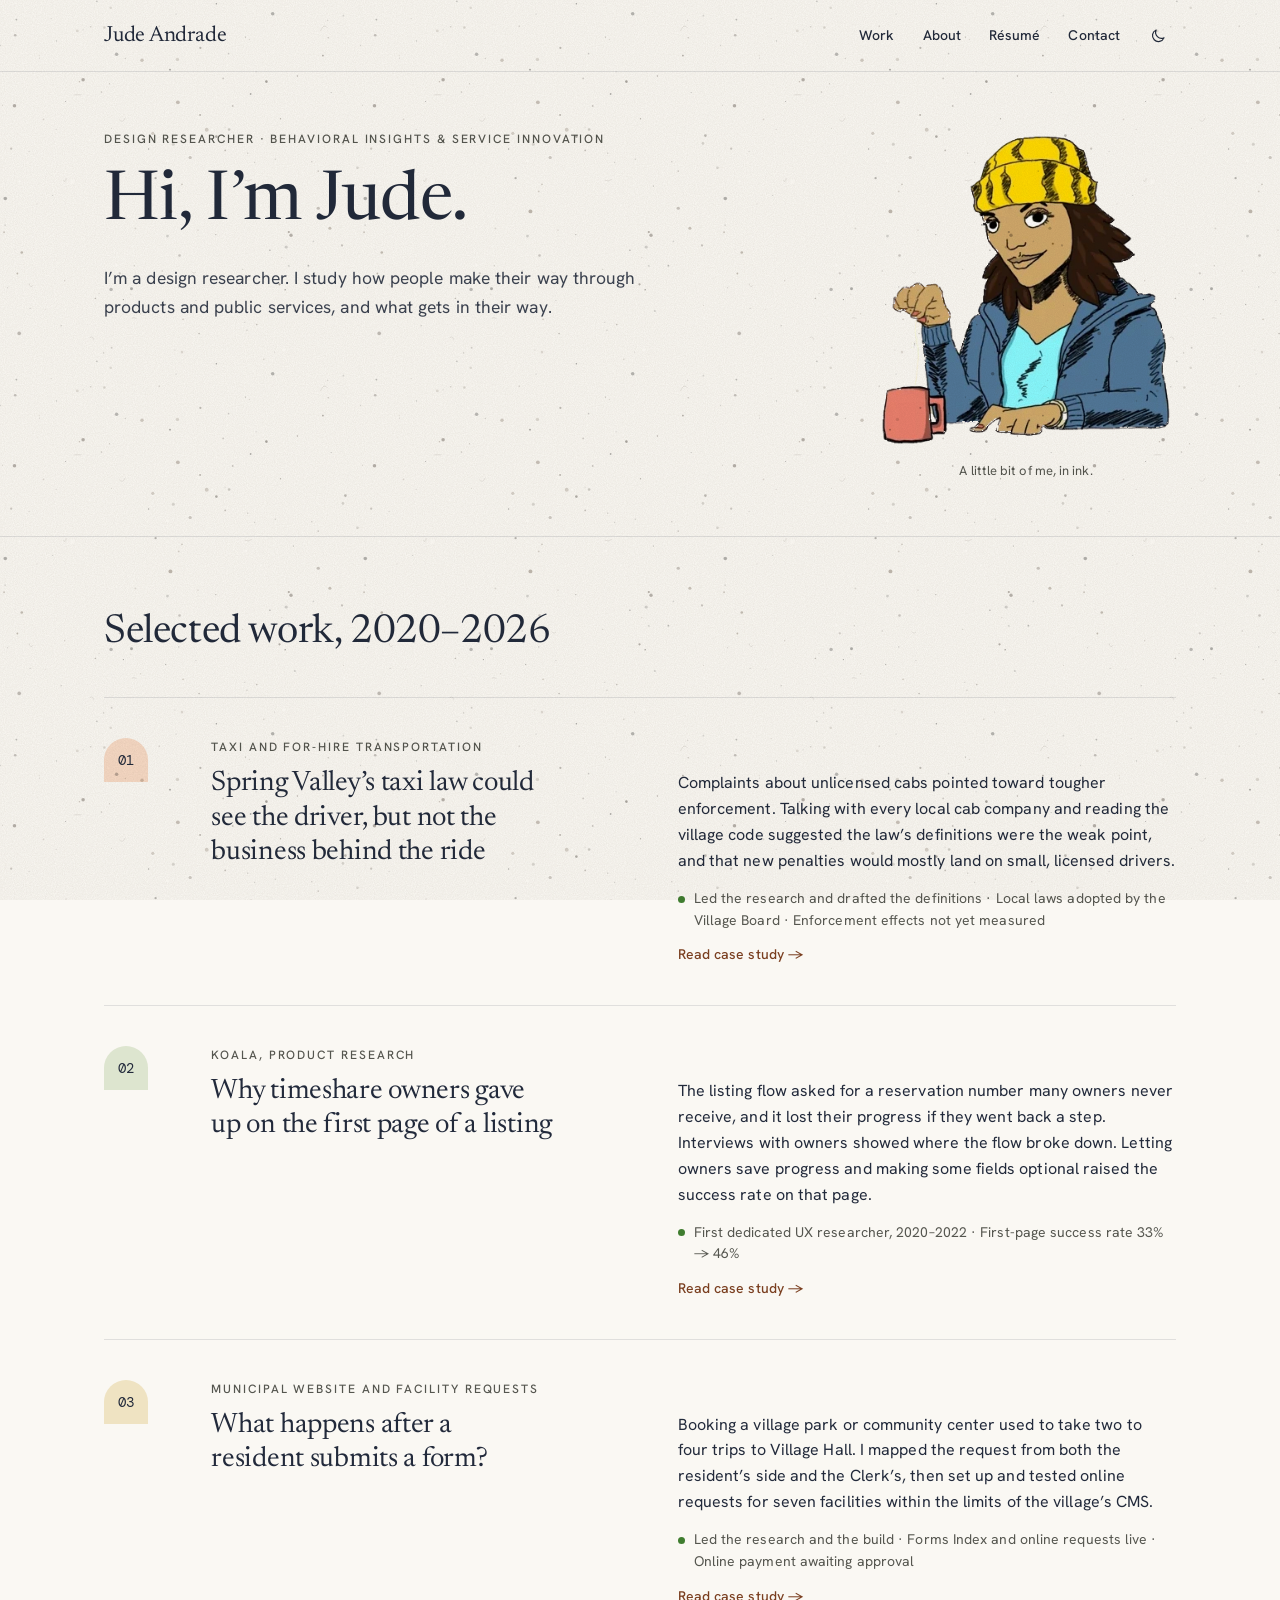
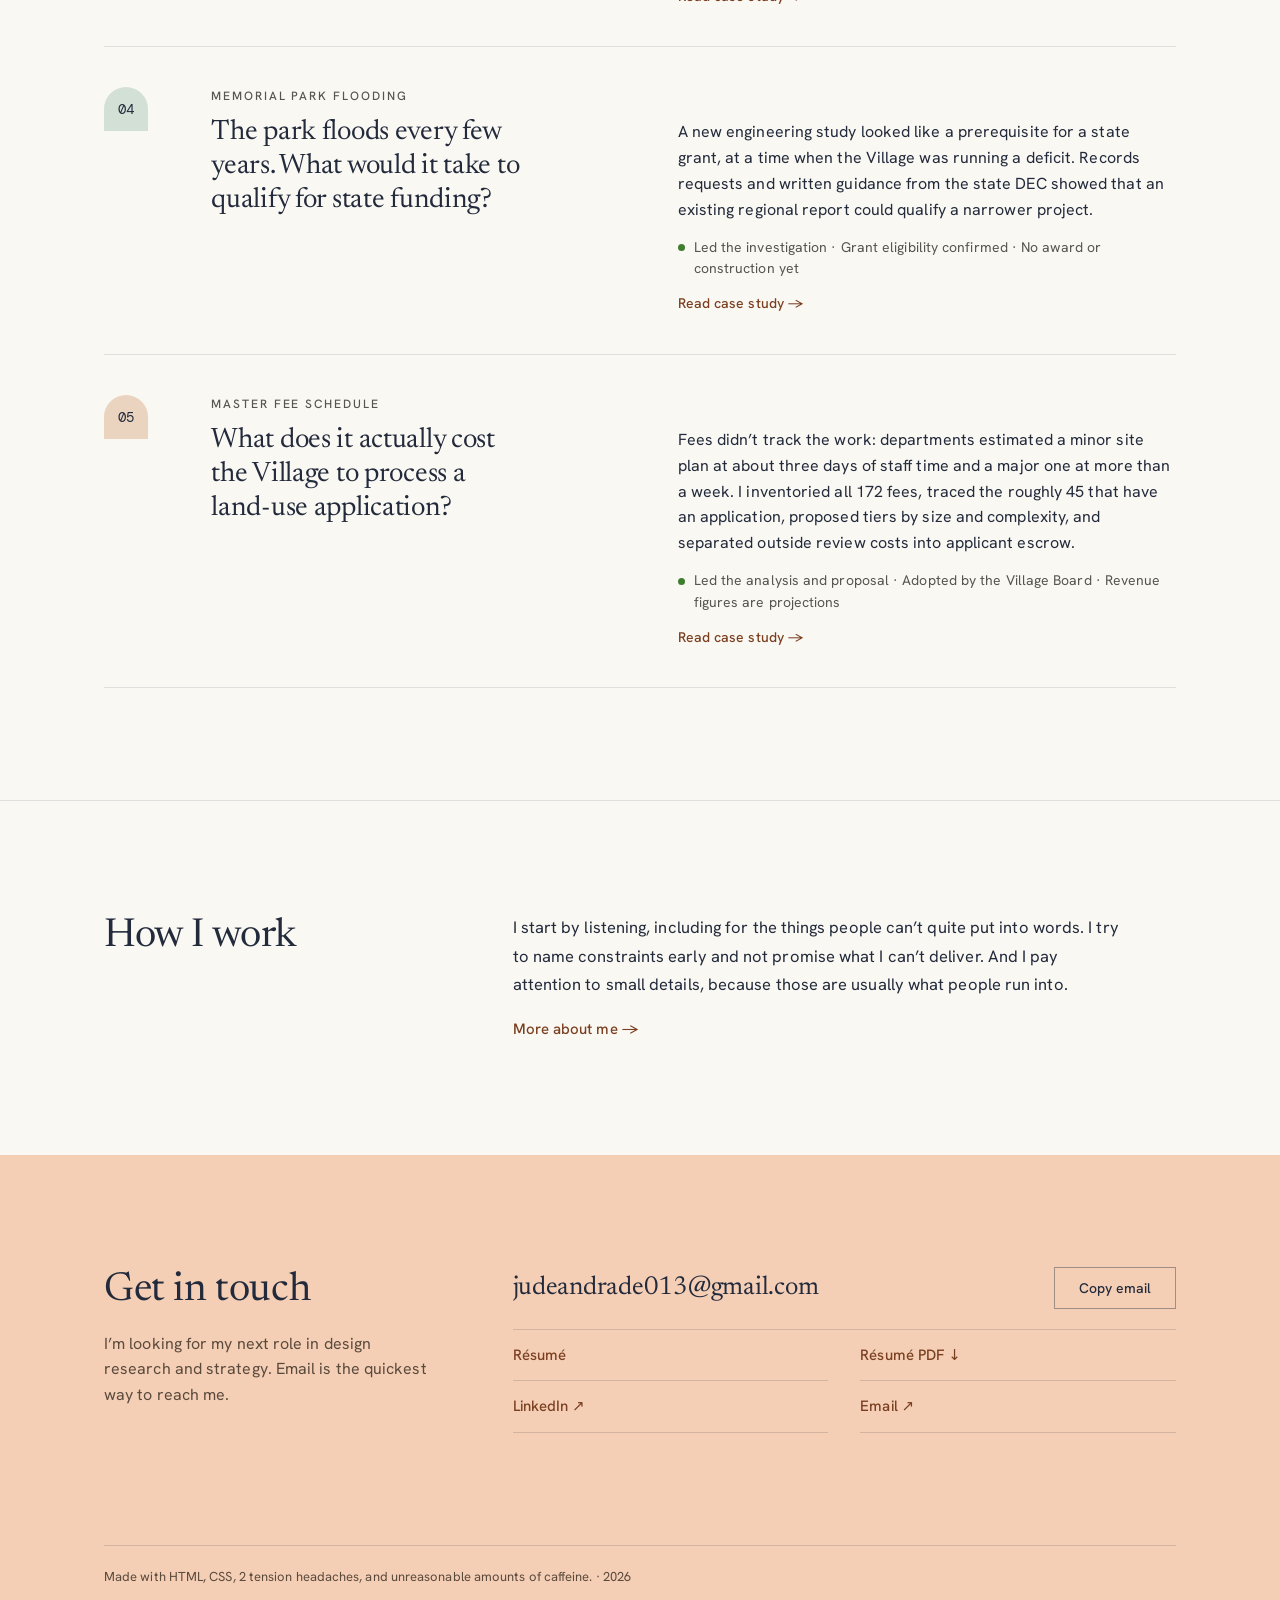
==== commit ee3b1f59: "Hero illustration: just the drawing, no panel - New illustration-cutout.webp: the drawing of Jude an" ====
--- a/index.html
+++ b/index.html
@@ -15,7 +15,7 @@
 <link href="https://fonts.googleapis.com" rel="preconnect"/>
 <link crossorigin="" href="https://fonts.gstatic.com" rel="preconnect"/>
 <link href="https://fonts.googleapis.com/css2?family=Hanken+Grotesk:wght@400;500;600&amp;family=Newsreader:ital,opsz,wght@0,6..72,300..600;1,6..72,400&amp;family=DM+Mono:wght@400;500&amp;display=swap" rel="stylesheet"/>
-<link href="site.css?v=14" rel="stylesheet"/>
+<link href="site.css?v=15" rel="stylesheet"/>
 <script>
 (function(){var h=location.hash;if(!h)return;if({"#about-story":1,"#what-i-believe":1,"#theory":1}[h]){location.replace("about.html"+(h==="#about-story"?"":h));return;}var m={"#cab-rules":"taxi","#koala":"koala","#public-services":"digital-services","#gallery":"digital-services","#memorial-park":"memorial-park","#fees":"fees"},p={"ko-":"koala","fp-":"digital-services","ms-":"memorial-park","fe-":"fees","tx-":"taxi","taxi-":"taxi"};var t=m[h];if(!t){for(var k in p){if(h.indexOf("#"+k)===0){t=p[k];break;}}}if(t)location.replace("work/"+t+".html"+(t==="taxi"||t==="koala"?"":h));})();
 </script>
@@ -31,7 +31,7 @@
 <main id="main">
 <header class="hero wrap" id="top">
 <div class="hero-intro-layout"><div class="hero-intro-copy"><p class="label hero-eyebrow">Design Researcher · Behavioral Insights &amp; Service Innovation</p><h1>Hi, I’m Jude.</h1><p class="lede">I’m a design researcher. I study how people make their way through products and public services, and what gets in their way.</p>
-</div><figure class="hero-doodle"><img alt="Illustration of Jude wearing a yellow knit hat and holding a tea bag over a pink mug" decoding="async" fetchpriority="high" height="540" loading="eager" src="illustration.webp" width="540"/><figcaption>A little bit of me, in ink.</figcaption></figure></div>
+</div><figure class="hero-doodle"><img alt="Illustration of Jude wearing a yellow knit hat and holding a tea bag over a pink mug" decoding="async" fetchpriority="high" height="386" loading="eager" src="illustration-cutout.webp" width="362"/><figcaption>A little bit of me, in ink.</figcaption></figure></div>
 </header>
 <section aria-labelledby="h-work" class="sec" id="work"><div class="wrap">
 <h2 class="sec-title" id="h-work">Selected work, 2020–2026</h2>
--- a/site.css
+++ b/site.css
@@ -123,11 +123,10 @@
 .hero-intro-copy h1{font:400 clamp(40px,5.4vw,68px)/1.05 var(--display);letter-spacing:-.01em}
 .lede{max-width:64ch;margin-top:24px;font-size:17.5px;color:color-mix(in srgb,var(--ink) 88%,var(--paper))}
 .lede+.lede{margin-top:14px}
-/* illustration panel: sage with rings, image in an arch */
-.hero-doodle{justify-self:end;width:100%;max-width:250px;margin:8px 0 0;display:flex;flex-direction:column;align-items:center;padding:56px 40px 28px;border-radius:4px;overflow:hidden;
-  background:var(--sage) repeating-radial-gradient(circle at 50% 58%,transparent 0 46px,var(--ring) 46px 47.5px)}
-.hero-doodle img{display:block;width:min(100%,260px);height:auto;aspect-ratio:4/5;object-fit:cover;border-radius:999px 999px 0 0;background:var(--platen);outline:1px solid var(--ink);outline-offset:8px}
-.hero-doodle figcaption{align-self:flex-start;margin-top:22px;font:500 13px/1.4 var(--body);color:var(--ink)}
+/* illustration: just the drawing, no panel or frame */
+.hero-doodle{justify-self:end;width:100%;max-width:300px;margin:0;display:flex;flex-direction:column;align-items:center}
+.hero-doodle img{display:block;width:100%;height:auto}
+.hero-doodle figcaption{margin-top:12px;font:400 13px/1.4 var(--body);color:var(--muted)}
 
 .sec{padding-block:var(--space-section);border-top:1px solid var(--rule)}
 .sec .label+.sec-title,.split-head .label+h2,.split-head .label+h3{margin-top:10px}
@@ -417,8 +416,7 @@
 }
 @media (max-width:760px){
   .hero-intro-layout{grid-template-columns:1fr}
-  .hero-doodle{order:-1;justify-self:start;margin:0;padding:36px 24px 20px}
-  .hero-doodle figcaption{align-self:center}
+  .hero-doodle{order:-1;justify-self:start;max-width:220px}
   .shot-grid{grid-template-columns:1fr}
   .flow,.exhibit,.proof-module,.bars,.shots{padding:16px}
   .flow-steps{grid-auto-flow:row;gap:26px}
@@ -463,7 +461,7 @@
 }
 @media (max-width:580px){
   .hero-intro-layout{gap:26px}
-  .hero-doodle{width:152px;padding:22px 18px 16px}
+  .hero-doodle{max-width:170px}
   .hero-doodle figcaption{display:none}
   .case-card a{grid-template-columns:44px minmax(0,1fr);column-gap:16px;padding:28px 0}
   .rs-contact{flex-direction:column}
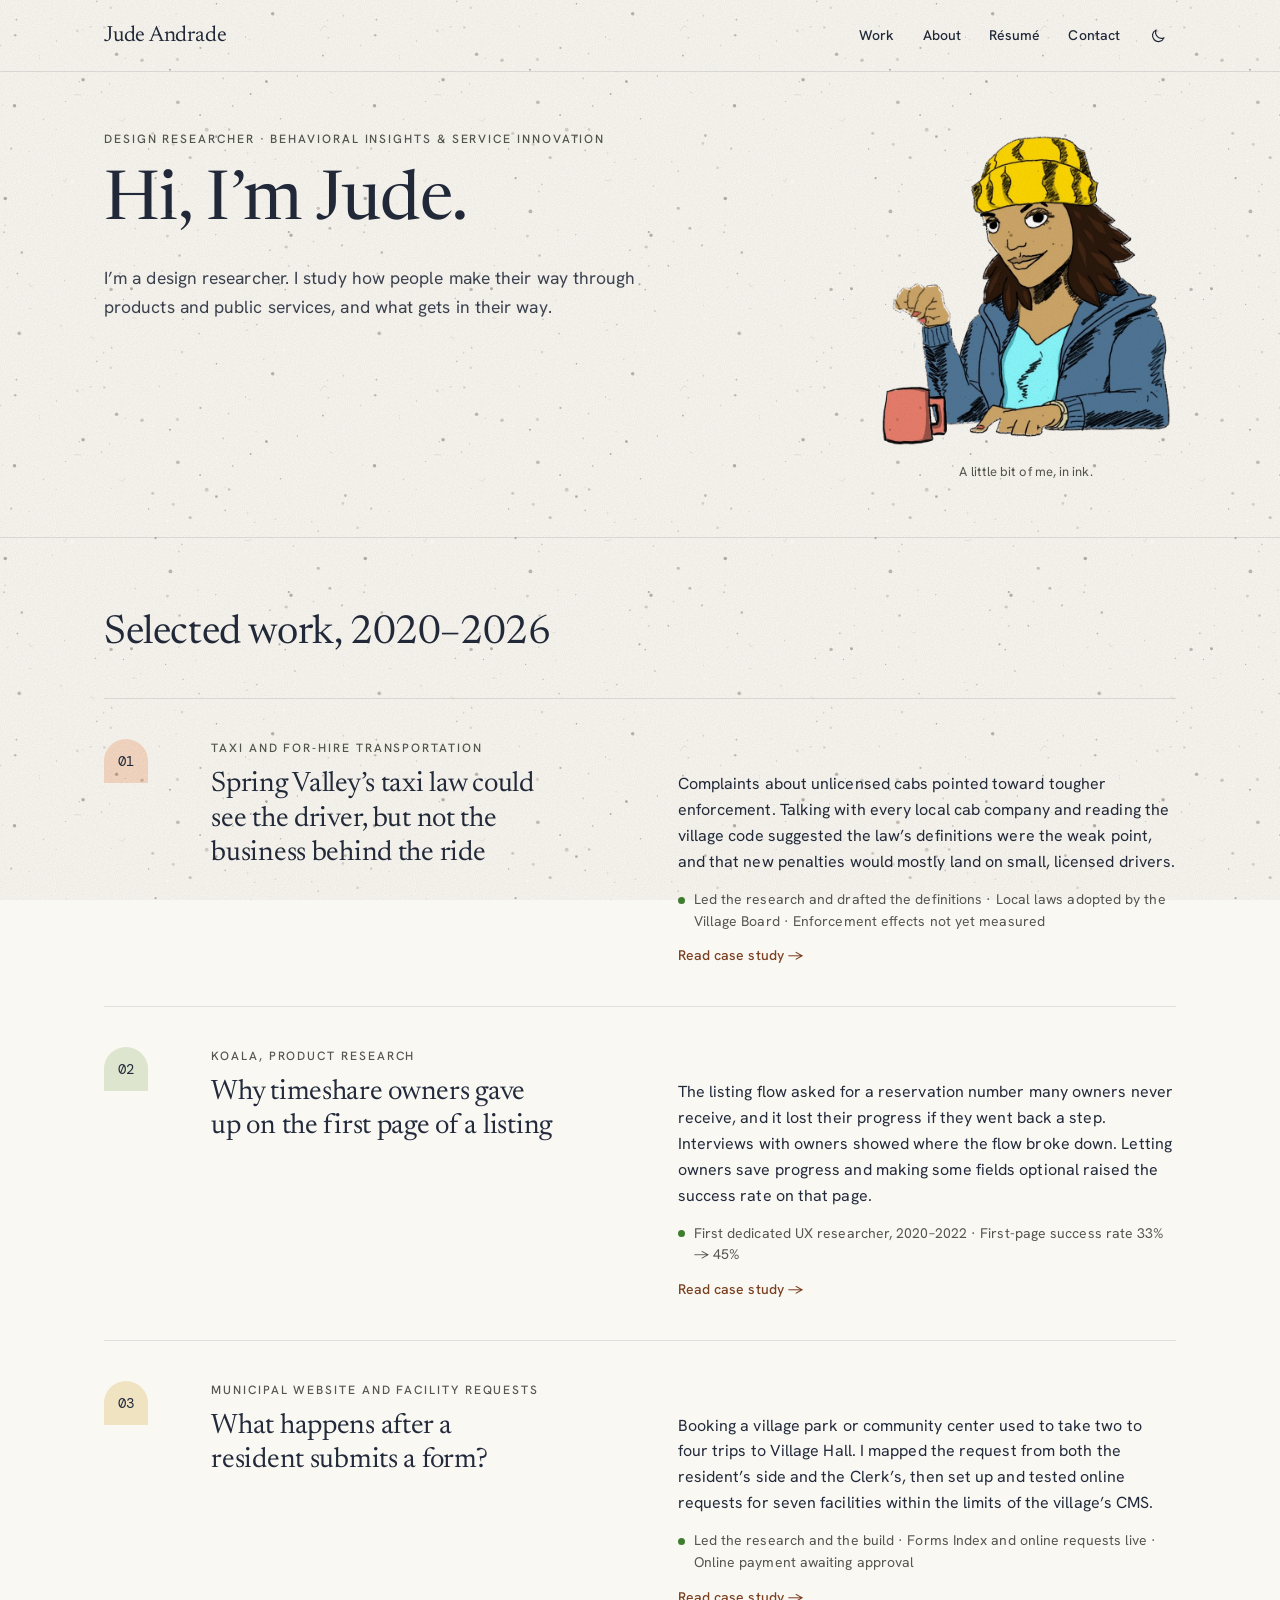
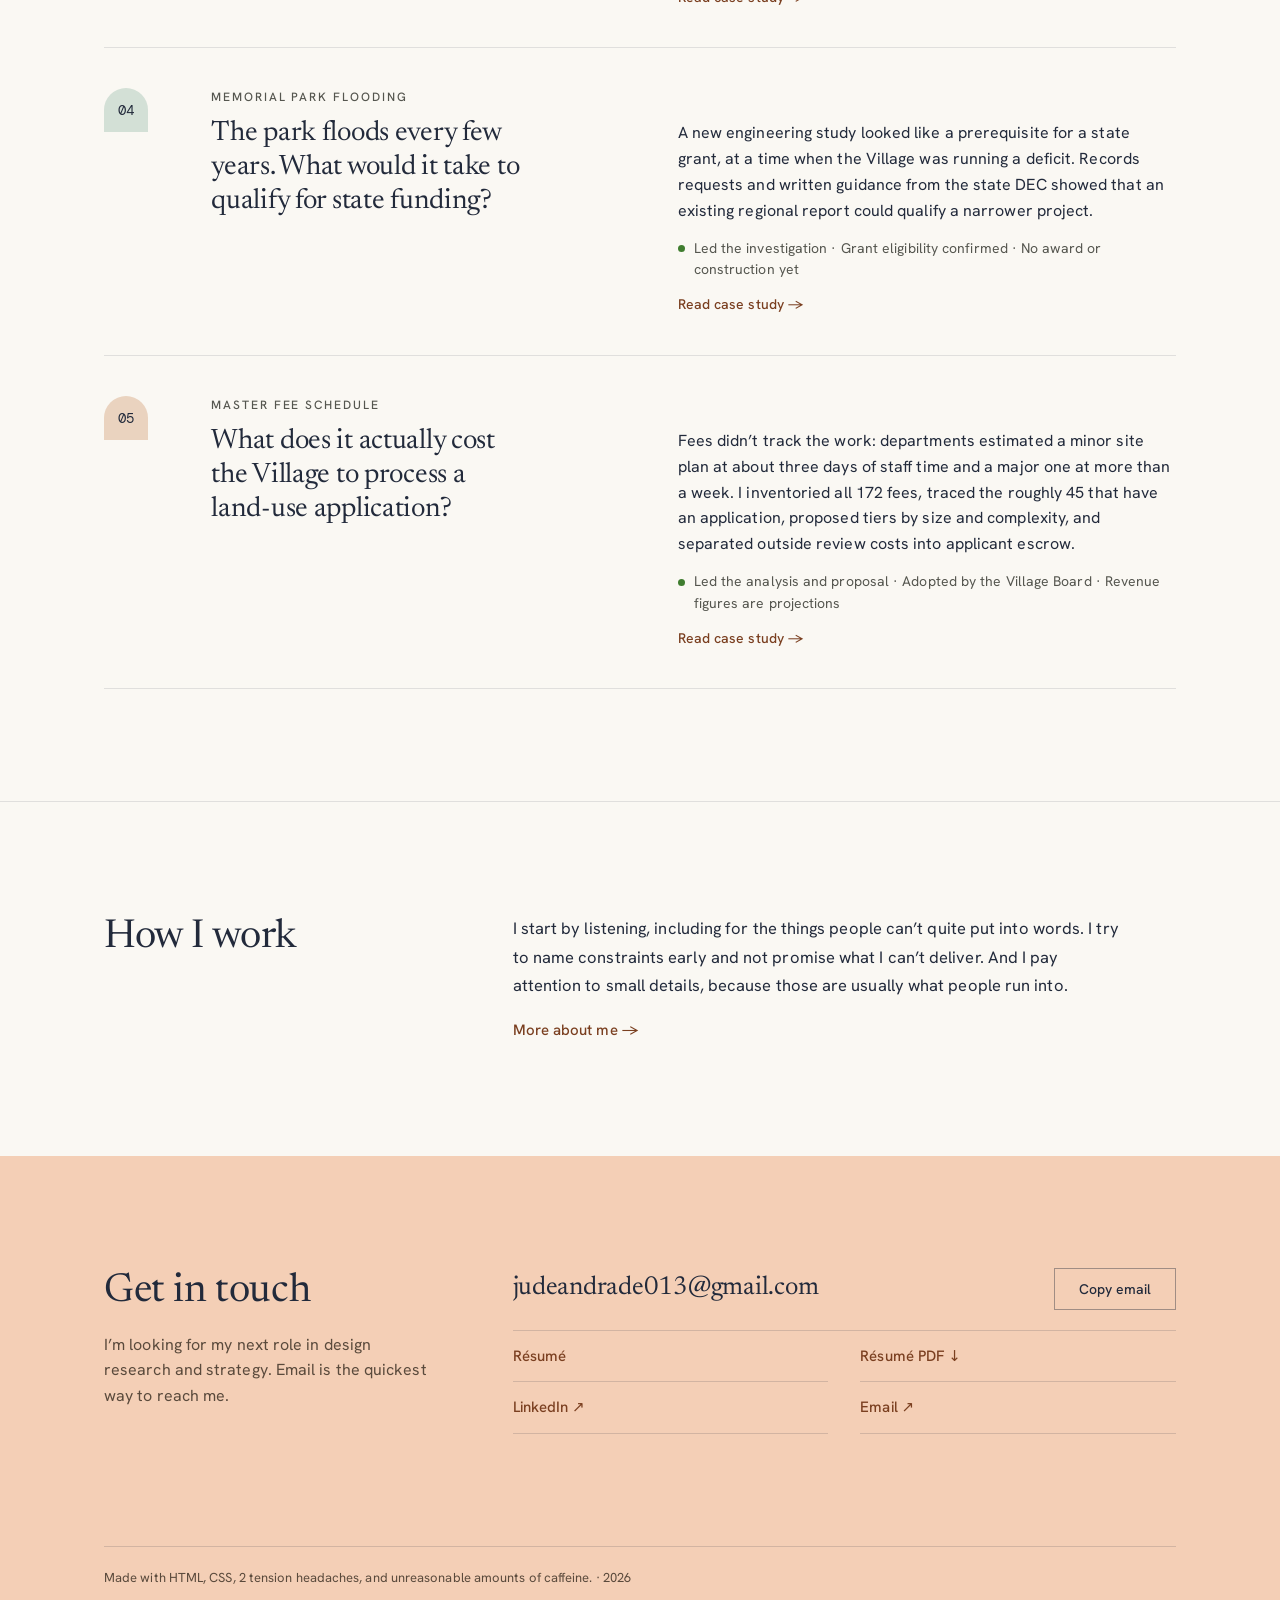
==== commit 6bb5bbb8: "Case studies: source-checked figures and new explanatory exhibits Reconciled against the fee schedul" ====
--- a/index.html
+++ b/index.html
@@ -15,7 +15,7 @@
 <link href="https://fonts.googleapis.com" rel="preconnect"/>
 <link crossorigin="" href="https://fonts.gstatic.com" rel="preconnect"/>
 <link href="https://fonts.googleapis.com/css2?family=Hanken+Grotesk:wght@400;500;600&amp;family=Newsreader:ital,opsz,wght@0,6..72,300..600;1,6..72,400&amp;family=DM+Mono:wght@400;500&amp;display=swap" rel="stylesheet"/>
-<link href="site.css?v=15" rel="stylesheet"/>
+<link href="site.css?v=16" rel="stylesheet"/>
 <script>
 (function(){var h=location.hash;if(!h)return;if({"#about-story":1,"#what-i-believe":1,"#theory":1}[h]){location.replace("about.html"+(h==="#about-story"?"":h));return;}var m={"#cab-rules":"taxi","#koala":"koala","#public-services":"digital-services","#gallery":"digital-services","#memorial-park":"memorial-park","#fees":"fees"},p={"ko-":"koala","fp-":"digital-services","ms-":"memorial-park","fe-":"fees","tx-":"taxi","taxi-":"taxi"};var t=m[h];if(!t){for(var k in p){if(h.indexOf("#"+k)===0){t=p[k];break;}}}if(t)location.replace("work/"+t+".html"+(t==="taxi"||t==="koala"?"":h));})();
 </script>
@@ -31,13 +31,13 @@
 <main id="main">
 <header class="hero wrap" id="top">
 <div class="hero-intro-layout"><div class="hero-intro-copy"><p class="label hero-eyebrow">Design Researcher · Behavioral Insights &amp; Service Innovation</p><h1>Hi, I’m Jude.</h1><p class="lede">I’m a design researcher. I study how people make their way through products and public services, and what gets in their way.</p>
-</div><figure class="hero-doodle"><img alt="Illustration of Jude wearing a yellow knit hat and holding a tea bag over a pink mug" decoding="async" fetchpriority="high" height="386" loading="eager" src="illustration-cutout.webp" width="362"/><figcaption>A little bit of me, in ink.</figcaption></figure></div>
+</div><figure class="hero-doodle"><img alt="Illustration of Jude wearing a yellow knit hat and holding a tea bag over a pink mug" decoding="async" fetchpriority="high" height="770" loading="eager" src="illustration-cutout.webp" width="720"/><figcaption>A little bit of me, in ink.</figcaption></figure></div>
 </header>
 <section aria-labelledby="h-work" class="sec" id="work"><div class="wrap">
 <h2 class="sec-title" id="h-work">Selected work, 2020–2026</h2>
 <ul class="case-grid">
 <li class="case-card"><a href="work/taxi.html"><span class="case-no">01</span><span class="case-copy"><span class="label case-kicker">Taxi and for-hire transportation</span><h3>Spring Valley’s taxi law could see the driver, but not the business behind the ride</h3><p>Complaints about unlicensed cabs pointed toward tougher enforcement. Talking with every local cab company and reading the village code suggested the law’s definitions were the weak point, and that new penalties would mostly land on small, licensed drivers.</p><span class="case-proof">Led the research and drafted the definitions · Local laws adopted by the Village Board · Enforcement effects not yet measured</span></span></a></li>
-<li class="case-card"><a href="work/koala.html"><span class="case-no">02</span><span class="case-copy"><span class="label case-kicker">KOALA, product research</span><h3>Why timeshare owners gave up on the first page of a listing</h3><p>The listing flow asked for a reservation number many owners never receive, and it lost their progress if they went back a step. Interviews with owners showed where the flow broke down. Letting owners save progress and making some fields optional raised the success rate on that page.</p><span class="case-proof">First dedicated UX researcher, 2020–2022 · First-page success rate 33% → 46%</span></span></a></li>
+<li class="case-card"><a href="work/koala.html"><span class="case-no">02</span><span class="case-copy"><span class="label case-kicker">KOALA, product research</span><h3>Why timeshare owners gave up on the first page of a listing</h3><p>The listing flow asked for a reservation number many owners never receive, and it lost their progress if they went back a step. Interviews with owners showed where the flow broke down. Letting owners save progress and making some fields optional raised the success rate on that page.</p><span class="case-proof">First dedicated UX researcher, 2020–2022 · First-page success rate 33% → 45%</span></span></a></li>
 <li class="case-card"><a href="work/digital-services.html"><span class="case-no">03</span><span class="case-copy"><span class="label case-kicker">Municipal website and facility requests</span><h3>What happens after a resident submits a form?</h3><p>Booking a village park or community center used to take two to four trips to Village Hall. I mapped the request from both the resident’s side and the Clerk’s, then set up and tested online requests for seven facilities within the limits of the village’s CMS.</p><span class="case-proof">Led the research and the build · Forms Index and online requests live · Online payment awaiting approval</span></span></a></li>
 <li class="case-card"><a href="work/memorial-park.html"><span class="case-no">04</span><span class="case-copy"><span class="label case-kicker">Memorial Park flooding</span><h3>The park floods every few years. What would it take to qualify for state funding?</h3><p>A new engineering study looked like a prerequisite for a state grant, at a time when the Village was running a deficit. Records requests and written guidance from the state DEC showed that an existing regional report could qualify a narrower project.</p><span class="case-proof">Led the investigation · Grant eligibility confirmed · No award or construction yet</span></span></a></li>
 <li class="case-card"><a href="work/fees.html"><span class="case-no">05</span><span class="case-copy"><span class="label case-kicker">Master fee schedule</span><h3>What does it actually cost the Village to process a land-use application?</h3><p>Fees didn’t track the work: departments estimated a minor site plan at about three days of staff time and a major one at more than a week. I inventoried all 172 fees, traced the roughly 45 that have an application, proposed tiers by size and complexity, and separated outside review costs into applicant escrow.</p><span class="case-proof">Led the analysis and proposal · Adopted by the Village Board · Revenue figures are projections</span></span></a></li>
--- a/site.css
+++ b/site.css
@@ -86,7 +86,7 @@
 a{color:var(--link);text-decoration:none;text-decoration-color:color-mix(in srgb,var(--terracotta) 45%,transparent);text-underline-offset:3px}
 a:hover{text-decoration:underline;text-underline-offset:4px}
 p a,dd a,li a{text-decoration:underline;text-decoration-thickness:1px;text-underline-offset:3px}
-a:focus-visible,button:focus-visible,[tabindex]:focus-visible{outline:2px solid var(--link);outline-offset:3px;border-radius:2px}
+a:focus-visible,button:focus-visible,summary:focus-visible,[tabindex]:focus-visible{outline:2px solid var(--link);outline-offset:3px;border-radius:2px}
 .wrap{max-width:1120px;margin:0 auto;padding-inline:max(24px,env(safe-area-inset-left,0px)) max(24px,env(safe-area-inset-right,0px))}
 .sr-only{position:absolute;width:1px;height:1px;overflow:hidden;clip:rect(0 0 0 0);white-space:nowrap}
 .skip{position:absolute;left:-9999px;top:8px;z-index:200;background:var(--ink);color:var(--paper);padding:8px 12px;font:500 13px var(--body)}
@@ -328,9 +328,10 @@
 .bar.now{background:var(--green)}
 .bar-val{font:500 15px/1.5 var(--body);text-align:right}
 /* money split (fees, exhibit 05) */
-.money-split{display:grid;grid-template-columns:repeat(auto-fit,minmax(240px,1fr));gap:16px}
+.money-split{display:grid;grid-template-columns:repeat(auto-fit,minmax(200px,1fr));gap:12px}
 .money-card{padding:18px 20px;border-radius:10px;background:var(--ex-sand)}
-.money-card:last-child{background:var(--ex-sage)}
+.money-card.escrow{background:var(--ex-sage)}
+.money-card.deposit{background:var(--ex-peach)}
 .money-name{font:600 17px/1.3 var(--body)}
 .money-card p+p{margin-top:8px;font-size:15px}
 .money-card .money-tag{margin-top:14px;padding-top:10px;border-top:1px solid var(--rule-strong);font:500 12px/1.4 var(--mono);letter-spacing:.04em;text-transform:uppercase}
@@ -364,6 +365,114 @@
 .shot-grid{display:grid;grid-template-columns:repeat(2,minmax(0,1fr));gap:16px}
 .shot{min-width:0}
 .shot img{display:block;width:100%;height:auto;border:1px solid var(--rule);border-radius:8px}
+
+/* phone version of the wide SVG diagrams: same content, stacked */
+.ex-mobile{display:none}
+.ex-m-head{margin:14px 0 8px;font:600 13px/1.4 var(--body);color:var(--muted)}
+.ex-m-head:first-child{margin-top:0}
+.ex-m-row{display:grid;grid-template-columns:1fr 1fr;gap:8px}
+.ex-m-row.three{grid-template-columns:1fr}
+.ex-m-box{display:block;padding:10px 12px;border-radius:8px;font-size:14px;line-height:1.4;color:var(--muted);text-align:center}
+.ex-m-box b{display:block;font:600 15.5px/1.35 var(--body);color:var(--ink)}
+.ex-m-box.peach{background:var(--ex-peach);border:1px solid var(--ex-peach-line)}
+.ex-m-box.sand{background:var(--ex-sand);border:1px solid var(--ex-sand-line)}
+.ex-m-box.sage{background:var(--ex-sage);border:1px solid var(--ex-sage-line)}
+.ex-m-box.green{background:var(--ex-green);border:1px solid var(--ex-sage-line)}
+.ex-m-box.green b{color:var(--green-text)}
+.ex-m-box.ghost{border:1.2px dashed var(--ex-ghost-line)}
+.ex-m-join{margin:6px 0;text-align:center;font-size:13px;color:var(--muted)}
+@media (max-width:600px){
+  .ex-scroll{display:none}
+  .ex-mobile{display:block}
+  /* tables become labelled rows */
+  .ledger-wrap table.ledger,.ledger-wrap table.own{min-width:0}
+  .ledger thead,.own thead{position:absolute;width:1px;height:1px;overflow:hidden;clip:rect(0 0 0 0)}
+  .ledger tr,.own tr{display:block;padding:10px 0;border-bottom:1px solid var(--rule)}
+  .ledger th,.ledger td,.own th,.own td{display:flex;justify-content:space-between;gap:16px;padding:3px 0;border:0;text-align:left}
+  .ledger-wrap table.ledger .num{text-align:right;white-space:normal}
+  .ledger td[data-label]:before,.own td[data-label]:before{content:attr(data-label);flex:0 0 40%;text-align:left;font:500 12.5px/1.45 var(--body);color:var(--muted)}
+  .ledger tbody tr:last-child{border-bottom:0}
+  .own td{justify-content:flex-start}
+  .ledger tfoot tr{border-top:1px solid var(--ink);border-bottom:0}
+}
+
+/* optional detail: calculations, source excerpts, deeper method */
+.more{max-width:var(--measure);margin-top:24px;border-block:1px solid var(--rule)}
+.story-exhibit .more{max-width:none;margin-top:16px}
+.more>summary{display:flex;align-items:center;gap:10px;min-height:44px;padding:10px 0;cursor:pointer;list-style:none;font:500 15px/1.4 var(--body);color:var(--link)}
+.more>summary::-webkit-details-marker{display:none}
+.more>summary:before{content:"+";display:inline-grid;place-items:center;width:20px;height:20px;border:1px solid currentColor;border-radius:50%;font:500 14px/1 var(--mono)}
+.more[open]>summary:before{content:"\2212"}
+.more>summary:hover{text-decoration:underline;text-underline-offset:3px}
+.more-body{padding:4px 0 20px;font-size:15px;line-height:1.6}
+.more-body>*+*{margin-top:12px}
+.more-body ul,.more-body ol{padding-left:20px}
+.more-body li+li{margin-top:6px}
+.src{font-size:13px;color:var(--muted)}
+/* line-item table (fees) */
+.ledger{width:100%;border-collapse:collapse;font-size:14.5px;line-height:1.45}
+.ledger th,.ledger td{padding:9px 12px 9px 0;text-align:left;vertical-align:top;border-bottom:1px solid var(--rule)}
+.ledger thead th{font:500 12.5px/1.4 var(--body);color:var(--muted);border-bottom:1px solid var(--ink)}
+.ledger .num{text-align:right;font-variant-numeric:tabular-nums;white-space:nowrap}
+.ledger tfoot td,.ledger tfoot th{font-weight:600;border-bottom:0;border-top:1px solid var(--ink)}
+.ledger .aside{color:var(--muted)}
+.ledger-wrap{overflow-x:auto;-webkit-overflow-scrolling:touch}
+.ledger-wrap .ledger{min-width:520px}
+/* decision map (taxi): question → classification → what follows */
+.dmap{list-style:none;margin:0;padding:0;display:grid;gap:12px}
+.dmap>li{display:grid;grid-template-columns:minmax(0,1fr) 28px minmax(0,1.25fr);align-items:stretch;gap:0}
+.dmap-q,.dmap-a{padding:14px 16px;border-radius:10px}
+.dmap-q{background:var(--ex-sand);border:1px solid var(--ex-sand-line);font:500 15px/1.45 var(--body)}
+.dmap-q small{display:block;margin-bottom:4px;font:500 11.5px/1.3 var(--mono);letter-spacing:.04em;text-transform:uppercase;color:var(--muted)}
+.dmap-arrow{display:grid;place-items:center;font:500 18px var(--display);color:var(--ex-line)}
+.dmap-a{background:var(--ex-sage);border:1px solid var(--ex-sage-line)}
+.dmap-a strong{display:block;font:600 15.5px/1.35 var(--body)}
+.dmap-a ul{margin:6px 0 0;padding-left:18px;font-size:14px;line-height:1.5}
+.dmap-a li+li{margin-top:3px}
+.dmap-note{margin-top:12px;font-size:14px;color:var(--muted)}
+/* status list (digital services) */
+.status{list-style:none;margin:0;padding:0;border-top:1px solid var(--rule-strong)}
+.status li{display:grid;grid-template-columns:minmax(0,1fr) 11rem;gap:4px 20px;padding:11px 0;border-bottom:1px solid var(--rule-strong);font-size:15px;line-height:1.45}
+.status .st{font:500 12px/1.5 var(--mono);letter-spacing:.04em;text-transform:uppercase;display:flex;align-items:baseline;gap:8px}
+.status .st:before{content:"";flex:none;width:9px;height:9px;border-radius:50%;transform:translateY(1px)}
+.status .st-live:before{background:var(--green)}
+.status .st-tested:before{border:2px solid var(--green)}
+.status .st-designed:before{border:1.5px dashed var(--muted)}
+.status .st-no:before{height:2px;border-radius:1px;background:var(--muted);transform:translateY(-3px)}
+.st-live,.st-tested{color:var(--green-text)}
+.st-designed,.st-no{color:var(--muted)}
+/* timeline (memorial park) */
+.tl{list-style:none;margin:0;padding:0;position:relative}
+.tl:before{content:"";position:absolute;left:6px;top:8px;bottom:8px;width:1.5px;background:var(--ex-line)}
+.tl>li{position:relative;padding:0 0 18px 30px}
+.tl>li:last-child{padding-bottom:0}
+.tl>li:before{content:"";position:absolute;left:0;top:5px;width:13px;height:13px;border-radius:50%;background:var(--card);border:2px solid var(--ex-line)}
+.tl>li.turn:before{background:var(--terracotta);border-color:var(--terracotta)}
+.tl-when{display:block;font:500 12px/1.4 var(--mono);letter-spacing:.04em;text-transform:uppercase;color:var(--muted)}
+.tl-what{display:block;margin-top:2px;font:600 15.5px/1.4 var(--body)}
+.tl-why{display:block;margin-top:3px;font-size:14.5px;line-height:1.5;color:color-mix(in srgb,var(--ink) 85%,var(--paper))}
+/* status ladder: eligibility is not an award, an award is not construction */
+.ladder{list-style:none;display:grid;grid-template-columns:repeat(4,minmax(0,1fr));gap:8px;margin:20px 0 0;padding:16px 0 0;border-top:1px solid var(--rule-strong)}
+.ladder li{padding:10px 12px;border-radius:8px;border:1px dashed var(--ex-ghost-line);font:500 14px/1.35 var(--body);color:var(--muted)}
+.ladder li.done{border:1px solid var(--ex-sage-line);background:var(--ex-sage);color:var(--ink)}
+.ladder span{display:block;margin-bottom:3px;font:500 11px/1.3 var(--mono);letter-spacing:.04em;text-transform:uppercase}
+/* ownership matrix (koala) */
+.own{width:100%;border-collapse:collapse;font-size:14.5px;line-height:1.45}
+.own th,.own td{padding:10px 12px 10px 0;text-align:left;vertical-align:top;border-bottom:1px solid var(--rule)}
+.own thead th{font:500 12.5px/1.4 var(--body);color:var(--muted);border-bottom:1px solid var(--ink)}
+.own tbody th{font:600 15px/1.4 var(--body);white-space:nowrap}
+.own .flag{font-weight:600;color:var(--link)}
+.own-compare{display:grid;grid-template-columns:1fr 1fr;gap:12px;margin-top:16px}
+.own-compare div{padding:14px 16px;border-radius:10px;font-size:14.5px;line-height:1.5}
+.own-compare .was{background:var(--ex-peach);border:1px solid var(--ex-peach-line)}
+.own-compare .now{background:var(--ex-sage);border:1px solid var(--ex-sage-line)}
+.own-compare strong{display:block;margin-bottom:4px;font:600 13px/1.3 var(--body);letter-spacing:.02em}
+/* artifact image (koala prototype screen) */
+.artifact-fig{display:grid;grid-template-columns:minmax(0,280px) minmax(0,1fr);gap:24px;align-items:start}
+.artifact-fig img{display:block;width:100%;height:auto;border:1px solid var(--rule);border-radius:16px;background:#fff}
+.artifact-notes{list-style:none;margin:0;padding:0;counter-reset:n}
+.artifact-notes li{position:relative;padding:0 0 12px 30px;font-size:14.5px;line-height:1.5}
+.artifact-notes li:before{counter-increment:n;content:counter(n);position:absolute;left:0;top:0;display:grid;place-items:center;width:20px;height:20px;border-radius:50%;background:var(--terracotta);color:#fff;font:600 11px/1 var(--body)}
 
 /* 8 ─ Résumé page ────────────────────────────────────────────────────── */
 /* Same rail as the case studies: section names on the left, content on the
@@ -418,6 +527,13 @@
   .hero-intro-layout{grid-template-columns:1fr}
   .hero-doodle{order:-1;justify-self:start;max-width:220px}
   .shot-grid{grid-template-columns:1fr}
+  .dmap>li{grid-template-columns:1fr}
+  .dmap-arrow{height:22px}
+  .dmap-arrow span{display:inline-block;transform:rotate(90deg)}
+  .status li{grid-template-columns:1fr}
+  .ladder{grid-template-columns:1fr 1fr}
+  .own-compare,.artifact-fig{grid-template-columns:1fr}
+  .artifact-fig img{max-width:300px}
   .flow,.exhibit,.proof-module,.bars,.shots{padding:16px}
   .flow-steps{grid-auto-flow:row;gap:26px}
   .flow-steps>li:not(:last-child):after{content:"↓";right:auto;left:50%;top:auto;bottom:-24px;transform:translateX(-50%)}
@@ -425,7 +541,7 @@
 @media (max-width:640px){
   .case-pager{grid-template-columns:1fr}
   .case-pager .next{text-align:left}
-  .case-page .story p{font-size:18px}
+  .case-page .story>p{font-size:18px}
   .ex-strong{font-size:18px}
   .ex-small{font-size:15px}
   .ex-diff{margin-left:0}
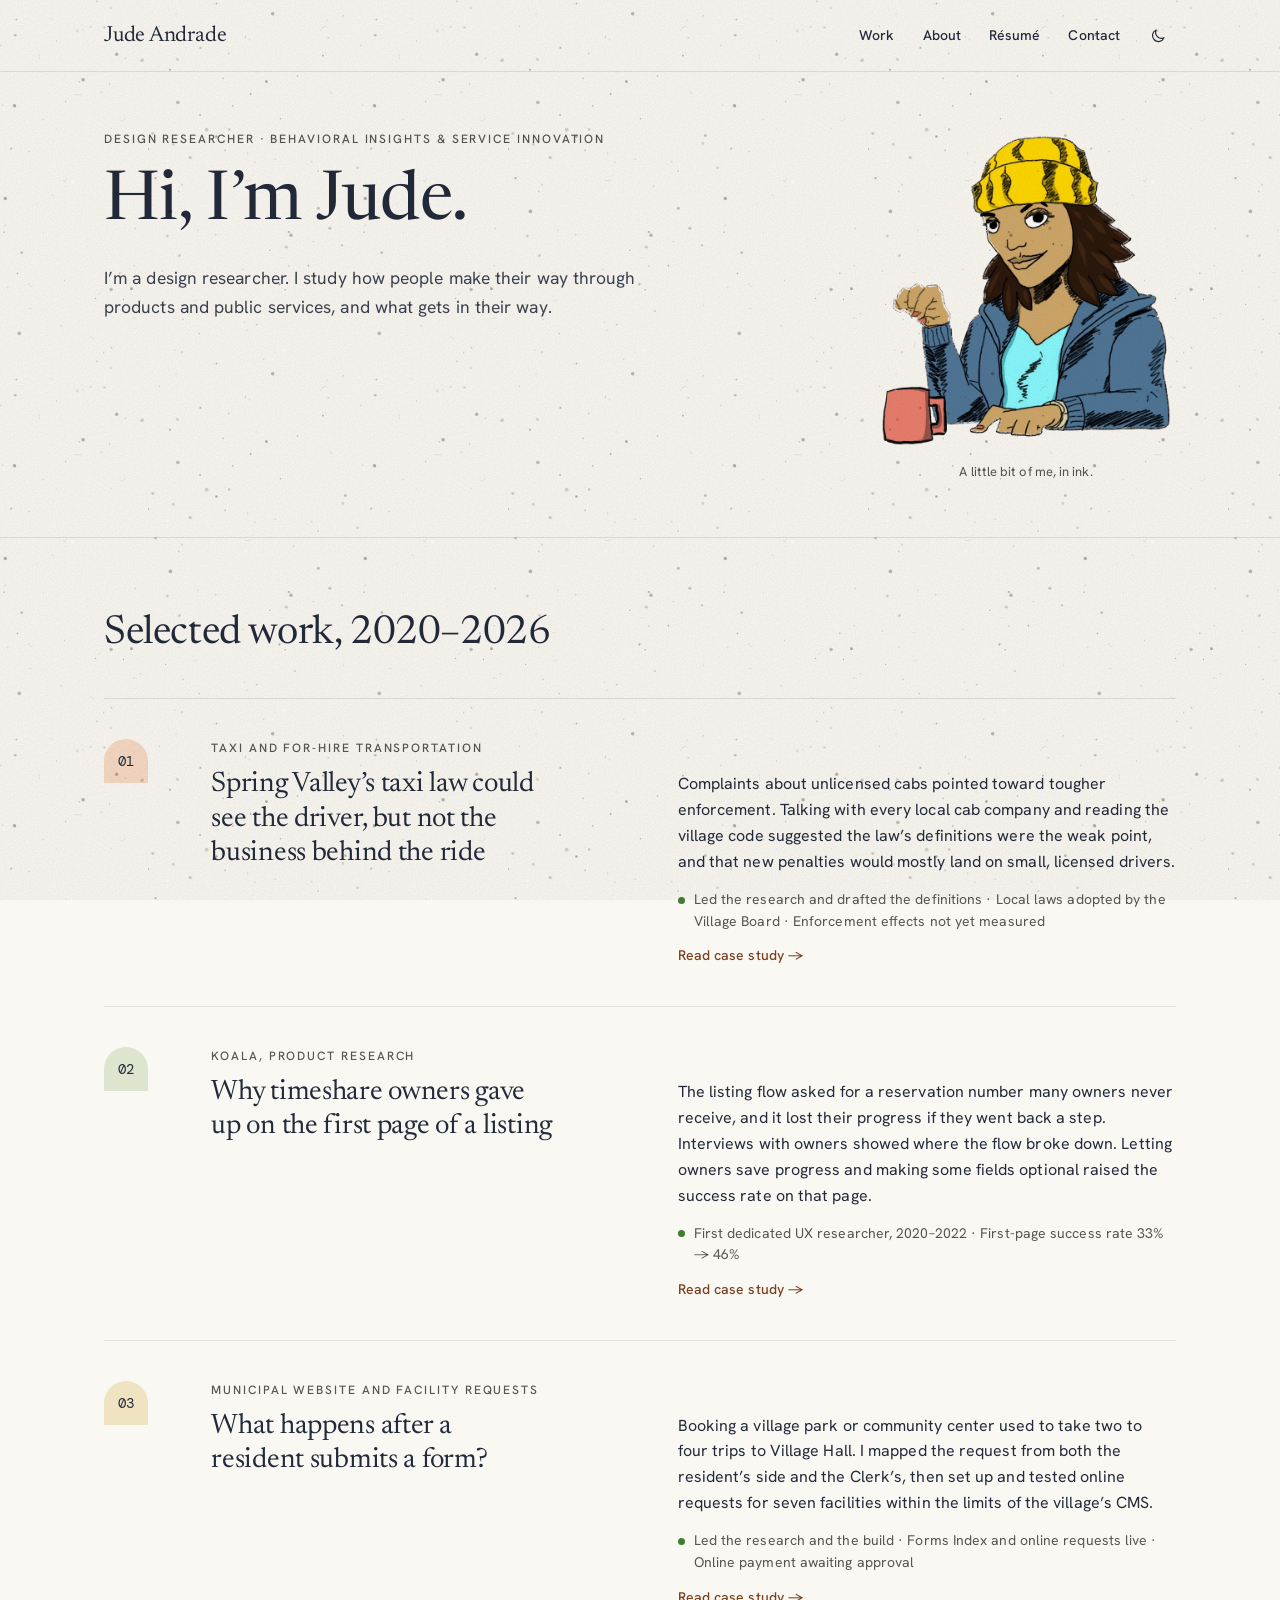
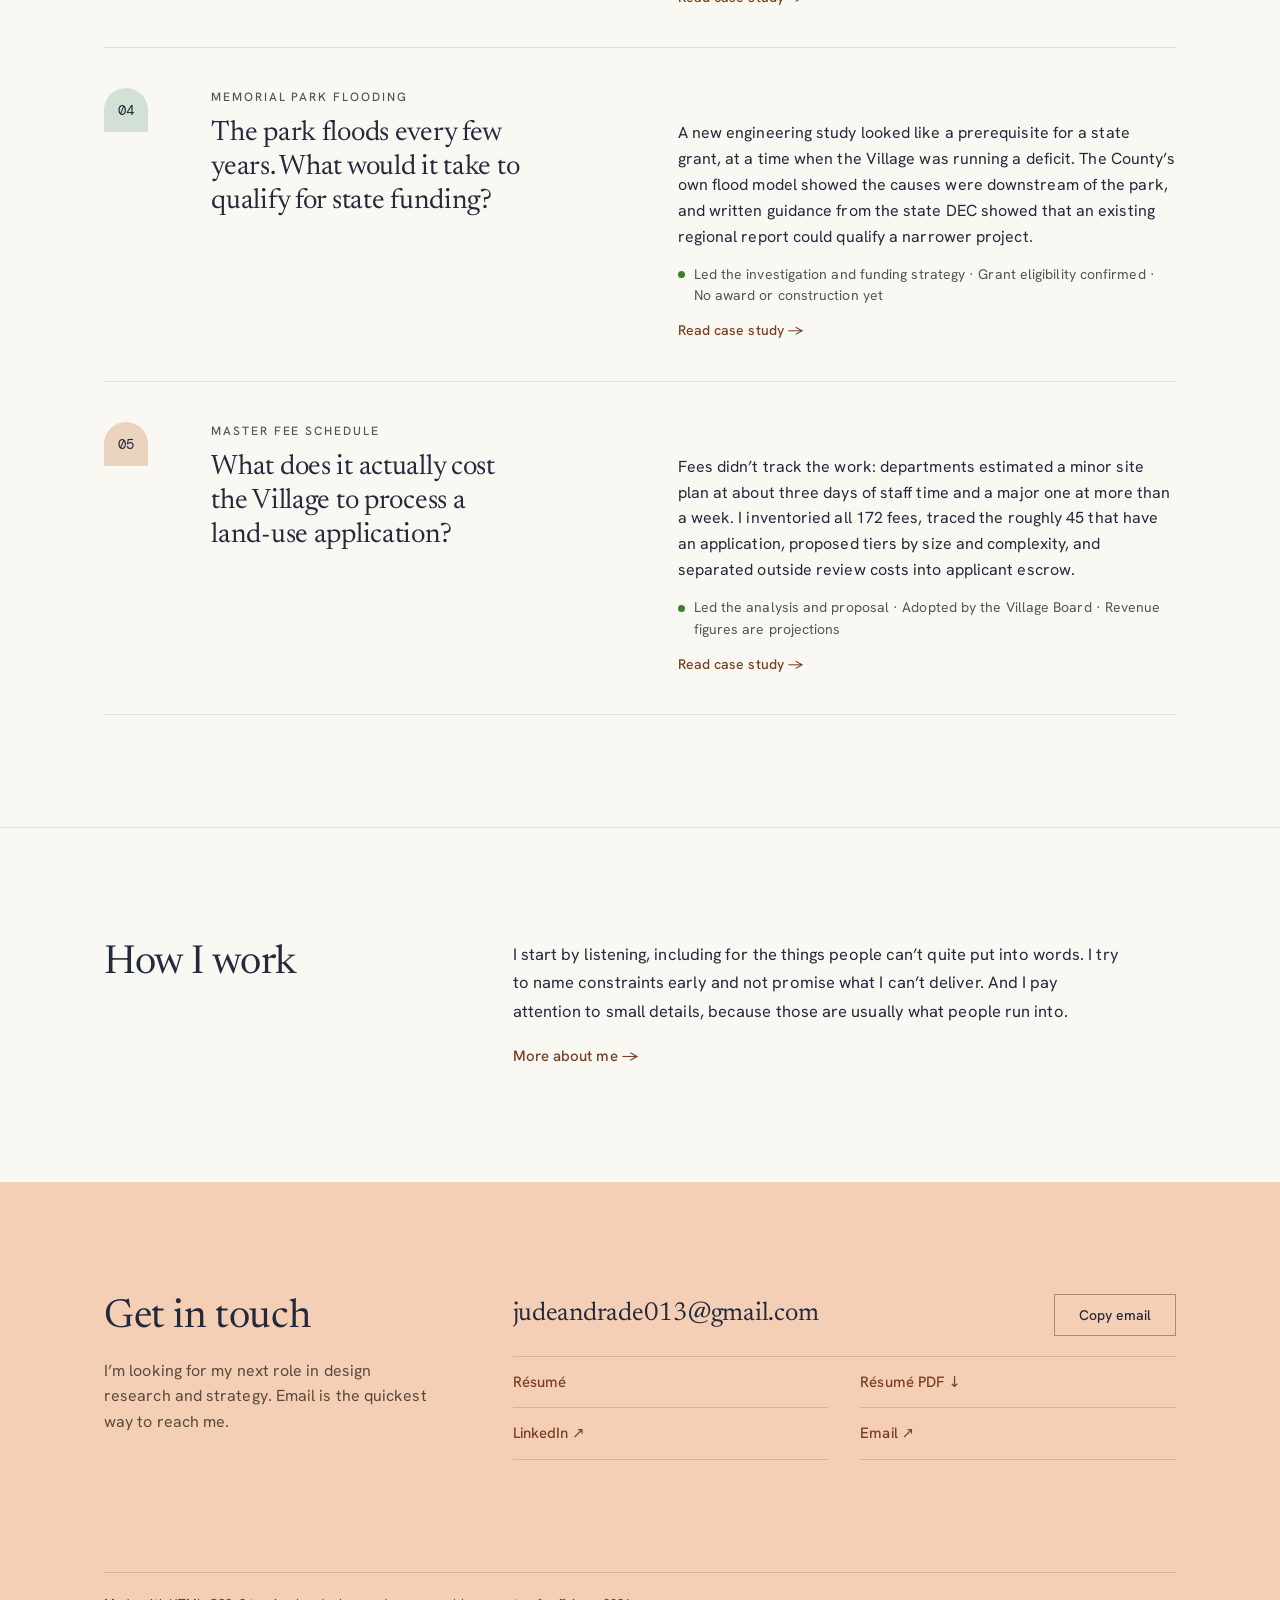
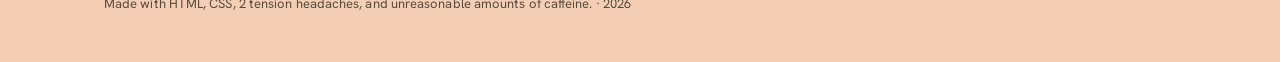
==== commit 0c6fccc1: "Memorial Park rewrite from the engineering record; portfolio-wide edits Memorial Park - Rewritten ar" ====
--- a/index.html
+++ b/index.html
@@ -15,7 +15,7 @@
 <link href="https://fonts.googleapis.com" rel="preconnect"/>
 <link crossorigin="" href="https://fonts.gstatic.com" rel="preconnect"/>
 <link href="https://fonts.googleapis.com/css2?family=Hanken+Grotesk:wght@400;500;600&amp;family=Newsreader:ital,opsz,wght@0,6..72,300..600;1,6..72,400&amp;family=DM+Mono:wght@400;500&amp;display=swap" rel="stylesheet"/>
-<link href="site.css?v=16" rel="stylesheet"/>
+<link href="site.css?v=17" rel="stylesheet"/>
 <script>
 (function(){var h=location.hash;if(!h)return;if({"#about-story":1,"#what-i-believe":1,"#theory":1}[h]){location.replace("about.html"+(h==="#about-story"?"":h));return;}var m={"#cab-rules":"taxi","#koala":"koala","#public-services":"digital-services","#gallery":"digital-services","#memorial-park":"memorial-park","#fees":"fees"},p={"ko-":"koala","fp-":"digital-services","ms-":"memorial-park","fe-":"fees","tx-":"taxi","taxi-":"taxi"};var t=m[h];if(!t){for(var k in p){if(h.indexOf("#"+k)===0){t=p[k];break;}}}if(t)location.replace("work/"+t+".html"+(t==="taxi"||t==="koala"?"":h));})();
 </script>
@@ -37,9 +37,9 @@
 <h2 class="sec-title" id="h-work">Selected work, 2020–2026</h2>
 <ul class="case-grid">
 <li class="case-card"><a href="work/taxi.html"><span class="case-no">01</span><span class="case-copy"><span class="label case-kicker">Taxi and for-hire transportation</span><h3>Spring Valley’s taxi law could see the driver, but not the business behind the ride</h3><p>Complaints about unlicensed cabs pointed toward tougher enforcement. Talking with every local cab company and reading the village code suggested the law’s definitions were the weak point, and that new penalties would mostly land on small, licensed drivers.</p><span class="case-proof">Led the research and drafted the definitions · Local laws adopted by the Village Board · Enforcement effects not yet measured</span></span></a></li>
-<li class="case-card"><a href="work/koala.html"><span class="case-no">02</span><span class="case-copy"><span class="label case-kicker">KOALA, product research</span><h3>Why timeshare owners gave up on the first page of a listing</h3><p>The listing flow asked for a reservation number many owners never receive, and it lost their progress if they went back a step. Interviews with owners showed where the flow broke down. Letting owners save progress and making some fields optional raised the success rate on that page.</p><span class="case-proof">First dedicated UX researcher, 2020–2022 · First-page success rate 33% → 45%</span></span></a></li>
+<li class="case-card"><a href="work/koala.html"><span class="case-no">02</span><span class="case-copy"><span class="label case-kicker">KOALA, product research</span><h3>Why timeshare owners gave up on the first page of a listing</h3><p>The listing flow asked for a reservation number many owners never receive, and it lost their progress if they went back a step. Interviews with owners showed where the flow broke down. Letting owners save progress and making some fields optional raised the success rate on that page.</p><span class="case-proof">First dedicated UX researcher, 2020–2022 · First-page success rate 33% → 46%</span></span></a></li>
 <li class="case-card"><a href="work/digital-services.html"><span class="case-no">03</span><span class="case-copy"><span class="label case-kicker">Municipal website and facility requests</span><h3>What happens after a resident submits a form?</h3><p>Booking a village park or community center used to take two to four trips to Village Hall. I mapped the request from both the resident’s side and the Clerk’s, then set up and tested online requests for seven facilities within the limits of the village’s CMS.</p><span class="case-proof">Led the research and the build · Forms Index and online requests live · Online payment awaiting approval</span></span></a></li>
-<li class="case-card"><a href="work/memorial-park.html"><span class="case-no">04</span><span class="case-copy"><span class="label case-kicker">Memorial Park flooding</span><h3>The park floods every few years. What would it take to qualify for state funding?</h3><p>A new engineering study looked like a prerequisite for a state grant, at a time when the Village was running a deficit. Records requests and written guidance from the state DEC showed that an existing regional report could qualify a narrower project.</p><span class="case-proof">Led the investigation · Grant eligibility confirmed · No award or construction yet</span></span></a></li>
+<li class="case-card"><a href="work/memorial-park.html"><span class="case-no">04</span><span class="case-copy"><span class="label case-kicker">Memorial Park flooding</span><h3>The park floods every few years. What would it take to qualify for state funding?</h3><p>A new engineering study looked like a prerequisite for a state grant, at a time when the Village was running a deficit. The County’s own flood model showed the causes were downstream of the park, and written guidance from the state DEC showed that an existing regional report could qualify a narrower project.</p><span class="case-proof">Led the investigation and funding strategy · Grant eligibility confirmed · No award or construction yet</span></span></a></li>
 <li class="case-card"><a href="work/fees.html"><span class="case-no">05</span><span class="case-copy"><span class="label case-kicker">Master fee schedule</span><h3>What does it actually cost the Village to process a land-use application?</h3><p>Fees didn’t track the work: departments estimated a minor site plan at about three days of staff time and a major one at more than a week. I inventoried all 172 fees, traced the roughly 45 that have an application, proposed tiers by size and complexity, and separated outside review costs into applicant escrow.</p><span class="case-proof">Led the analysis and proposal · Adopted by the Village Board · Revenue figures are projections</span></span></a></li>
 </ul>
 </div></section>
--- a/site.css
+++ b/site.css
@@ -392,6 +392,10 @@
   .ledger-wrap table.ledger .num{text-align:right;white-space:normal}
   .ledger td[data-label]:before,.own td[data-label]:before{content:attr(data-label);flex:0 0 40%;text-align:left;font:500 12.5px/1.45 var(--body);color:var(--muted)}
   .ledger tbody tr:last-child{border-bottom:0}
+  .ledger.alts td{display:block;padding:4px 0}
+  .ledger.alts td[data-label]:before{display:block;margin-bottom:4px}
+  .ledger.alts td.fix:before{display:none}
+  .ledger.alts .drop{grid-template-columns:3.6rem minmax(0,1fr) 3.4rem}
   .own td{justify-content:flex-start}
   .ledger tfoot tr{border-top:1px solid var(--ink);border-bottom:0}
 }
@@ -433,24 +437,14 @@
 /* status list (digital services) */
 .status{list-style:none;margin:0;padding:0;border-top:1px solid var(--rule-strong)}
 .status li{display:grid;grid-template-columns:minmax(0,1fr) 11rem;gap:4px 20px;padding:11px 0;border-bottom:1px solid var(--rule-strong);font-size:15px;line-height:1.45}
-.status .st{font:500 12px/1.5 var(--mono);letter-spacing:.04em;text-transform:uppercase;display:flex;align-items:baseline;gap:8px}
-.status .st:before{content:"";flex:none;width:9px;height:9px;border-radius:50%;transform:translateY(1px)}
-.status .st-live:before{background:var(--green)}
-.status .st-tested:before{border:2px solid var(--green)}
-.status .st-designed:before{border:1.5px dashed var(--muted)}
-.status .st-no:before{height:2px;border-radius:1px;background:var(--muted);transform:translateY(-3px)}
+.st{font:500 12px/1.5 var(--mono);letter-spacing:.04em;text-transform:uppercase;display:flex;align-items:baseline;gap:8px}
+.st:before{content:"";flex:none;width:9px;height:9px;border-radius:50%;transform:translateY(1px)}
+.st-live:before{background:var(--green)}
+.st-tested:before{border:2px solid var(--green)}
+.st-designed:before{border:1.5px dashed var(--muted)}
+.st-no:before{height:2px;border-radius:1px;background:var(--muted);transform:translateY(-3px)}
 .st-live,.st-tested{color:var(--green-text)}
 .st-designed,.st-no{color:var(--muted)}
-/* timeline (memorial park) */
-.tl{list-style:none;margin:0;padding:0;position:relative}
-.tl:before{content:"";position:absolute;left:6px;top:8px;bottom:8px;width:1.5px;background:var(--ex-line)}
-.tl>li{position:relative;padding:0 0 18px 30px}
-.tl>li:last-child{padding-bottom:0}
-.tl>li:before{content:"";position:absolute;left:0;top:5px;width:13px;height:13px;border-radius:50%;background:var(--card);border:2px solid var(--ex-line)}
-.tl>li.turn:before{background:var(--terracotta);border-color:var(--terracotta)}
-.tl-when{display:block;font:500 12px/1.4 var(--mono);letter-spacing:.04em;text-transform:uppercase;color:var(--muted)}
-.tl-what{display:block;margin-top:2px;font:600 15.5px/1.4 var(--body)}
-.tl-why{display:block;margin-top:3px;font-size:14.5px;line-height:1.5;color:color-mix(in srgb,var(--ink) 85%,var(--paper))}
 /* status ladder: eligibility is not an award, an award is not construction */
 .ladder{list-style:none;display:grid;grid-template-columns:repeat(4,minmax(0,1fr));gap:8px;margin:20px 0 0;padding:16px 0 0;border-top:1px solid var(--rule-strong)}
 .ladder li{padding:10px 12px;border-radius:8px;border:1px dashed var(--ex-ghost-line);font:500 14px/1.35 var(--body);color:var(--muted)}
@@ -461,7 +455,7 @@
 .own th,.own td{padding:10px 12px 10px 0;text-align:left;vertical-align:top;border-bottom:1px solid var(--rule)}
 .own thead th{font:500 12.5px/1.4 var(--body);color:var(--muted);border-bottom:1px solid var(--ink)}
 .own tbody th{font:600 15px/1.4 var(--body);white-space:nowrap}
-.own .flag{font-weight:600;color:var(--link)}
+.own-finding{margin-top:14px;padding-left:14px;border-left:2px solid var(--terracotta);font:500 15px/1.5 var(--body)}
 .own-compare{display:grid;grid-template-columns:1fr 1fr;gap:12px;margin-top:16px}
 .own-compare div{padding:14px 16px;border-radius:10px;font-size:14.5px;line-height:1.5}
 .own-compare .was{background:var(--ex-peach);border:1px solid var(--ex-peach-line)}
@@ -473,6 +467,62 @@
 .artifact-notes{list-style:none;margin:0;padding:0;counter-reset:n}
 .artifact-notes li{position:relative;padding:0 0 12px 30px;font-size:14.5px;line-height:1.5}
 .artifact-notes li:before{counter-increment:n;content:counter(n);position:absolute;left:0;top:0;display:grid;place-items:center;width:20px;height:20px;border-radius:50%;background:var(--terracotta);color:#fff;font:600 11px/1 var(--body)}
+
+/* modeled alternatives (memorial park): bars inside a table */
+.alts td{vertical-align:middle}
+.alts th:nth-child(1){width:38%}
+.alts th:nth-child(2){width:38%}
+.alts td:nth-child(3){font-size:14px}
+.alts .fix b{display:block;font:600 15px/1.35 var(--body)}
+.alts .fix small{display:block;margin-top:2px;font-size:13.5px;line-height:1.4;color:var(--muted)}
+.drop{display:grid;grid-template-columns:3.6rem minmax(0,1fr) 3.4rem;align-items:center;gap:8px;font-size:13px;line-height:1.3}
+.drop+.drop{margin-top:6px}
+.drop .k{color:var(--muted)}
+.drop .bar-t{height:12px;background:var(--paper);border:1px solid var(--rule);border-radius:2px}
+.drop .bar-f{display:block;height:100%}
+.drop.y2 .bar-f{background:var(--green)}
+.drop.y100 .bar-f{background:var(--ex-peach-line)}
+.drop .v{font-weight:600;text-align:right;font-variant-numeric:tabular-nums}
+.alts-note{margin-top:14px;font-size:14px}
+/* annotated map */
+.map-fig{display:grid;grid-template-columns:minmax(0,1.25fr) minmax(0,1fr);gap:24px;align-items:start}
+.map-wrap{position:relative}
+.map-wrap img{display:block;width:100%;height:auto;border:1px solid var(--rule);border-radius:6px}
+.pin{position:absolute;transform:translate(-50%,-50%);display:grid;place-items:center;width:28px;height:28px;border-radius:50%;background:#222A3B;color:#fff;border:2px solid #fff;font:600 13px/1 var(--body);box-shadow:0 1px 3px rgba(0,0,0,.35)}
+.map-key{list-style:none;margin:0;padding:0}
+.map-key li{display:grid;grid-template-columns:28px minmax(0,1fr);gap:12px;padding:10px 0;border-bottom:1px solid var(--rule);font-size:14.5px;line-height:1.5}
+.map-key li:first-child{padding-top:0}
+.map-key .n{display:grid;place-items:center;width:24px;height:24px;border-radius:50%;background:var(--ink);color:var(--paper);font:600 12px/1 var(--body)}
+.map-key b{display:block;font-weight:600}
+.map-legend{display:flex;flex-wrap:wrap;gap:6px 18px;margin-top:14px;font-size:13.5px}
+.map-legend span{display:inline-flex;align-items:center;gap:8px}
+.map-legend i{display:inline-block;width:16px;height:12px;border-radius:2px}
+.map-legend .now{background:rgba(214,60,60,.45);border:1.5px solid #C8282A}
+.map-legend .alt{background:rgba(180,220,160,.7);border:1px solid #8FA67F}
+/* evidence to decision */
+.e2d{list-style:none;margin:0;padding:0}
+.e2d-head,.e2d li{display:grid;grid-template-columns:minmax(0,1.2fr) 22px minmax(0,1fr) 22px minmax(0,1fr);align-items:stretch}
+.e2d-head{margin-bottom:8px;font:500 12px/1.4 var(--mono);letter-spacing:.04em;text-transform:uppercase;color:var(--muted)}
+.e2d-head span:nth-child(2),.e2d-head span:nth-child(4){visibility:hidden}
+.e2d li+li{margin-top:8px}
+.e2d .ev,.e2d .mn,.e2d .dc{padding:11px 13px;border-radius:8px;font-size:14px;line-height:1.45}
+.e2d .ev{background:var(--ex-sand);border:1px solid var(--ex-sand-line)}
+.e2d .mn{border:1px solid var(--rule-strong)}
+.e2d .dc{background:var(--ex-sage);border:1px solid var(--ex-sage-line);font-weight:600}
+.e2d .ar{display:grid;place-items:center;color:var(--ex-line);font:500 16px var(--display)}
+/* dependencies */
+.deps-core{padding:14px 16px;border-radius:10px;background:var(--ex-sage);border:1px solid var(--ex-sage-line);font-size:14.5px;line-height:1.45}
+.deps-core b{display:block;font:600 15.5px/1.35 var(--body)}
+.deps{list-style:none;display:grid;grid-template-columns:repeat(2,minmax(0,1fr));gap:10px;margin:12px 0 0;padding:0}
+.deps li{display:flex;flex-direction:column;gap:4px;padding:12px 14px;border:1px solid var(--rule-strong);border-radius:8px;font-size:14px;line-height:1.45}
+.deps b{font:600 15px/1.35 var(--body)}
+.deps .role{color:var(--muted)}
+.deps .st{margin-top:auto;padding-top:6px}
+.deps .need{margin:0}
+.status-key{display:flex;flex-wrap:wrap;gap:4px 18px;margin-top:12px}
+.status-key .st{font-size:11.5px}
+.st-later{color:var(--muted)}
+.st-later:before{border:1.5px solid var(--muted);opacity:.55}
 
 /* 8 ─ Résumé page ────────────────────────────────────────────────────── */
 /* Same rail as the case studies: section names on the left, content on the
@@ -532,7 +582,11 @@
   .dmap-arrow span{display:inline-block;transform:rotate(90deg)}
   .status li{grid-template-columns:1fr}
   .ladder{grid-template-columns:1fr 1fr}
-  .own-compare,.artifact-fig{grid-template-columns:1fr}
+  .own-compare,.artifact-fig,.map-fig,.deps{grid-template-columns:1fr}
+  .e2d-head{display:none}
+  .e2d li{grid-template-columns:1fr;padding-bottom:10px}
+  .e2d li+li{margin-top:14px;padding-top:14px;border-top:1px solid var(--rule-strong)}
+  .e2d .ar{height:20px;transform:rotate(90deg)}
   .artifact-fig img{max-width:300px}
   .flow,.exhibit,.proof-module,.bars,.shots{padding:16px}
   .flow-steps{grid-auto-flow:row;gap:26px}
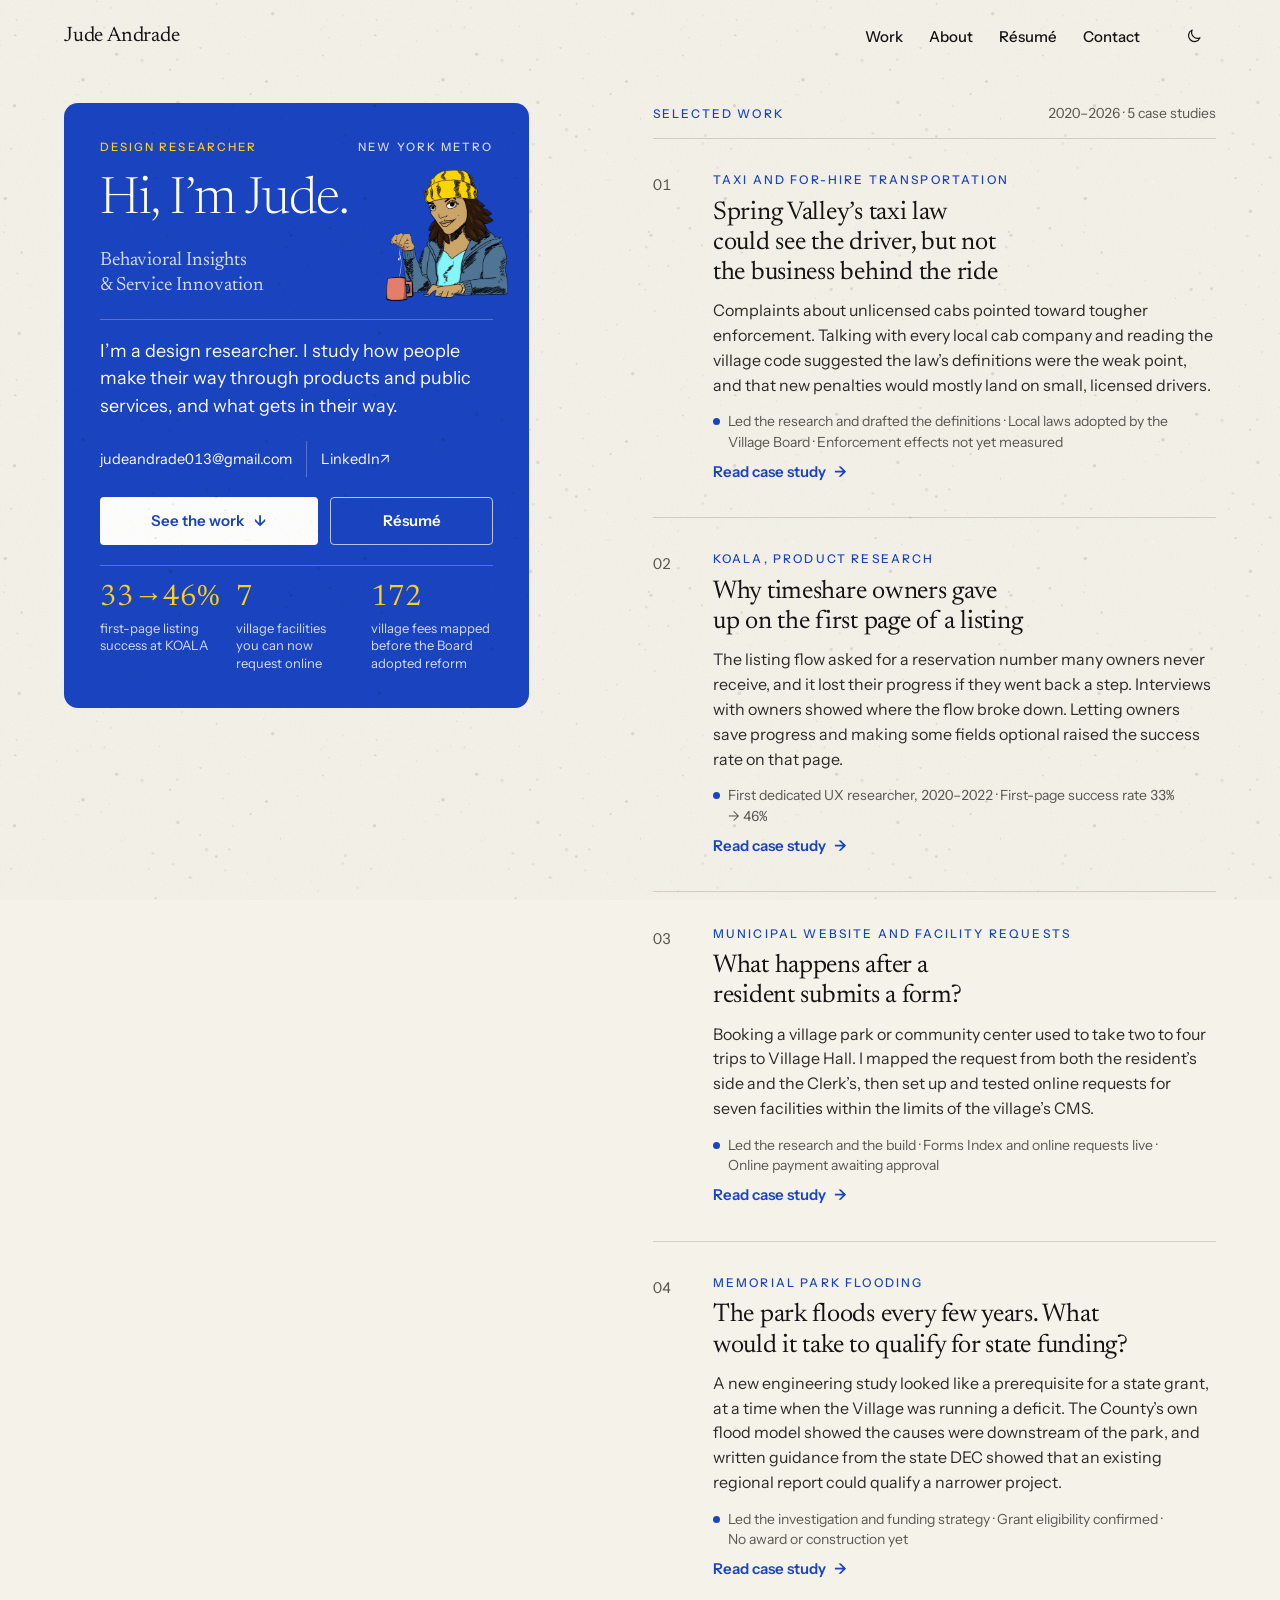
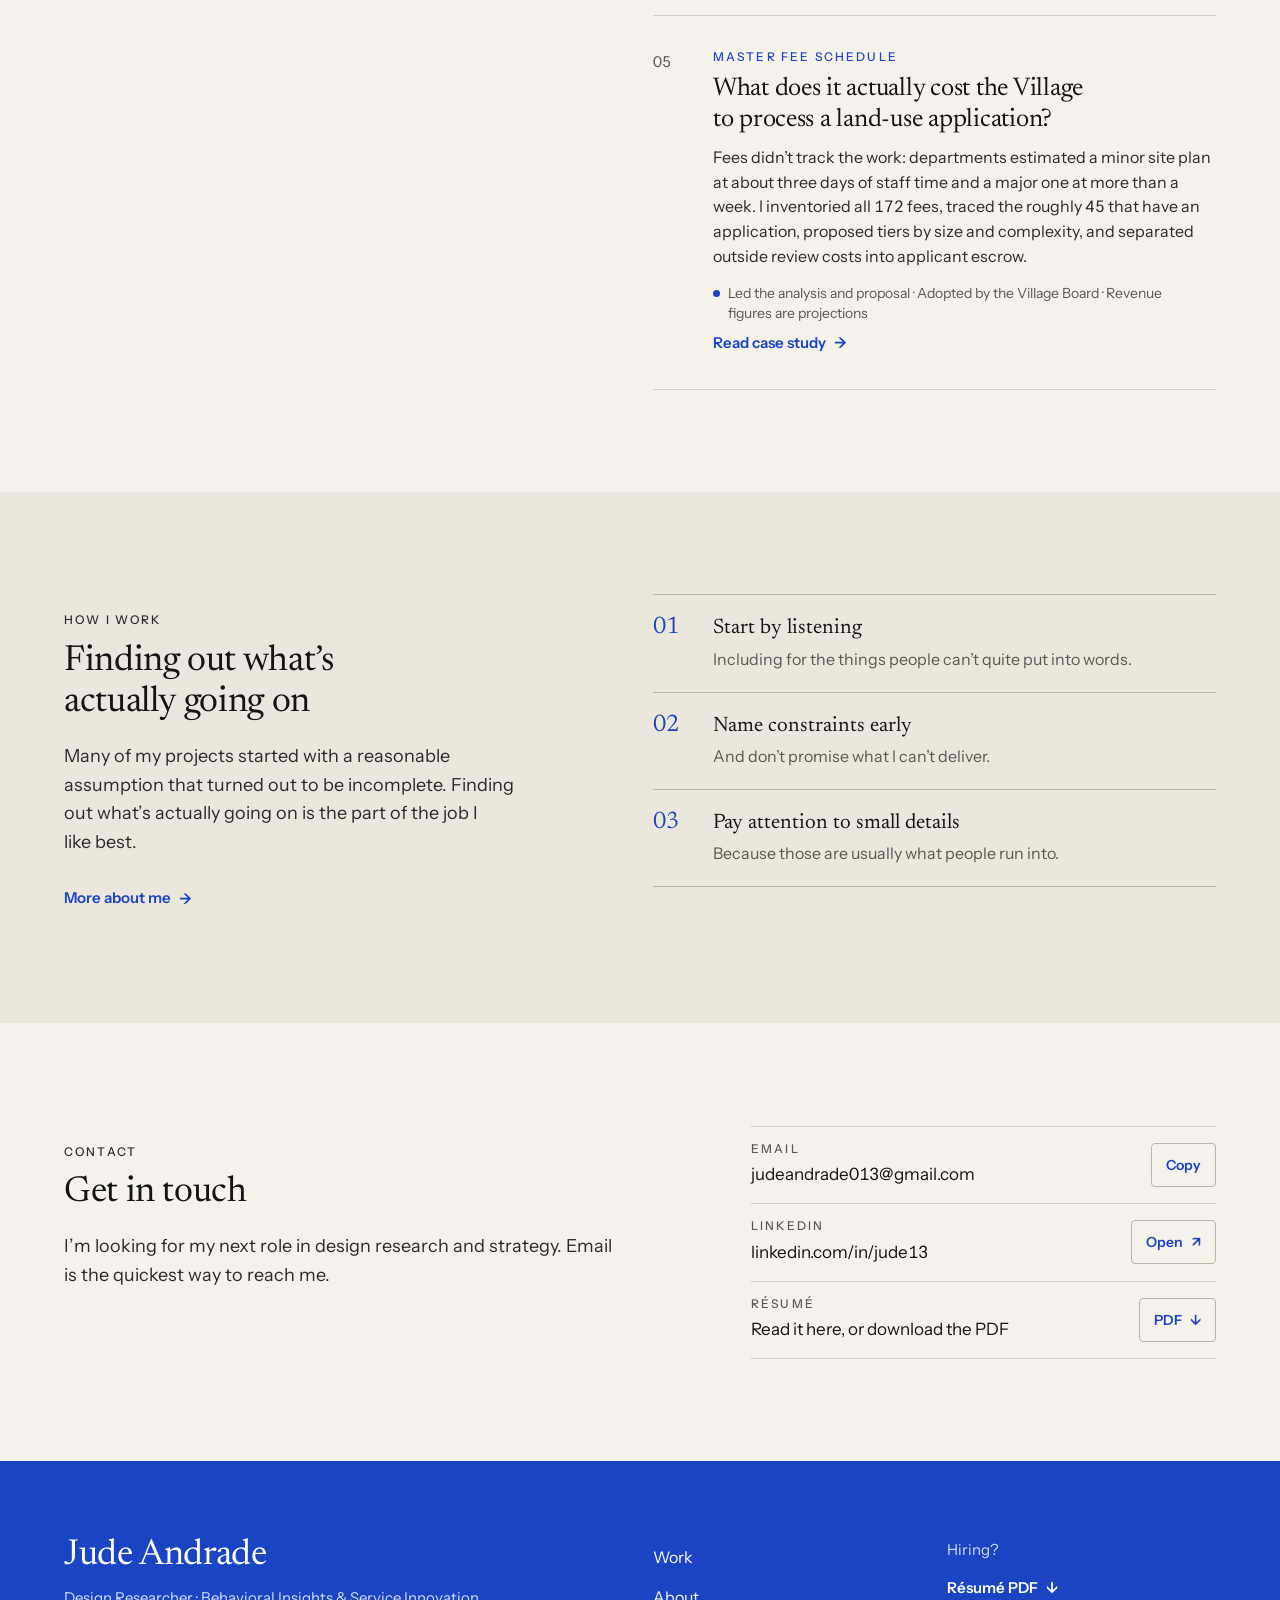
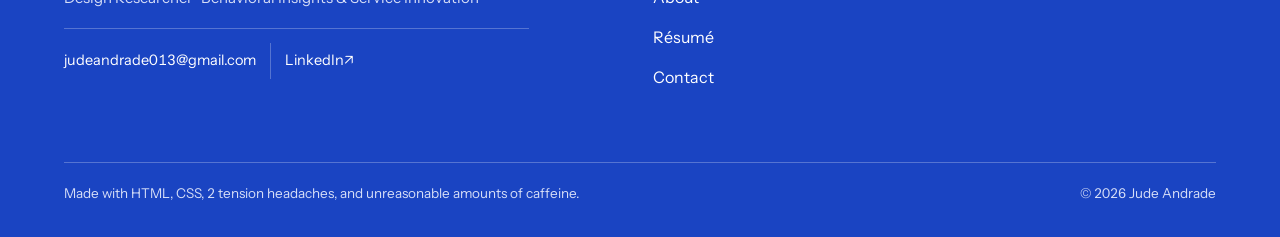
==== commit e4946164: "Redesign the portfolio interface on a documented design system Rebuild layout, typography and naviga" ====
--- a/index.html
+++ b/index.html
@@ -1,79 +1,114 @@
 <!DOCTYPE html>
-
 <html lang="en">
 <head>
 <meta charset="utf-8"/>
 <meta content="width=device-width,initial-scale=1,viewport-fit=cover" name="viewport"/>
-<meta content="#FAF8F3" name="theme-color"/>
+<meta content="#F5F2EA" name="theme-color"/>
 <script>(function(){var d=document.documentElement,t;try{t=localStorage.getItem("theme")}catch(e){}if(t!=="light"&&t!=="dark")t=matchMedia("(prefers-color-scheme: dark)").matches?"dark":"light";d.setAttribute("data-theme",t);})();</script>
 <title>Jude Andrade — Design Researcher</title>
 <meta content="Jude Andrade studies how people make their way through products and public services. Case studies: taxi regulation, product research at KOALA, municipal digital services, flood-mitigation funding, and fee reform." name="description"/>
 <meta content="website" property="og:type"/>
 <meta content="Jude Andrade — Design Researcher" property="og:title"/>
 <meta content="Jude Andrade studies how people make their way through products and public services. Case studies: taxi regulation, product research at KOALA, municipal digital services, flood-mitigation funding, and fee reform." property="og:description"/>
+<meta content="https://judeandrade013.github.io/" property="og:url"/>
+<meta content="https://judeandrade013.github.io/og-card.jpg?v=20261117" property="og:image"/>
+<meta content="1200" property="og:image:width"/>
+<meta content="630" property="og:image:height"/>
+<meta content="Jude Andrade, design researcher: Hi, I’m Jude." property="og:image:alt"/>
 <meta content="summary_large_image" name="twitter:card"/>
+<meta content="https://judeandrade013.github.io/og-card.jpg?v=20261117" name="twitter:image"/>
+<link href="https://judeandrade013.github.io/" rel="canonical"/>
+<link href="favicon.svg?v=20261029" rel="icon" type="image/svg+xml"/>
+<!-- fonts -->
 <link href="https://fonts.googleapis.com" rel="preconnect"/>
 <link crossorigin="" href="https://fonts.gstatic.com" rel="preconnect"/>
-<link href="https://fonts.googleapis.com/css2?family=Hanken+Grotesk:wght@400;500;600&amp;family=Newsreader:ital,opsz,wght@0,6..72,300..600;1,6..72,400&amp;family=DM+Mono:wght@400;500&amp;display=swap" rel="stylesheet"/>
-<link href="site.css?v=17" rel="stylesheet"/>
+<link href="https://fonts.googleapis.com/css2?family=Instrument+Sans:wght@400;500;600&amp;family=Newsreader:ital,opsz,wght@0,6..72,300..500;1,6..72,400&amp;display=swap" rel="stylesheet"/>
+<link href="site.css?v=18" rel="stylesheet"/>
+<!-- /fonts -->
 <script>
 (function(){var h=location.hash;if(!h)return;if({"#about-story":1,"#what-i-believe":1,"#theory":1}[h]){location.replace("about.html"+(h==="#about-story"?"":h));return;}var m={"#cab-rules":"taxi","#koala":"koala","#public-services":"digital-services","#gallery":"digital-services","#memorial-park":"memorial-park","#fees":"fees"},p={"ko-":"koala","fp-":"digital-services","ms-":"memorial-park","fe-":"fees","tx-":"taxi","taxi-":"taxi"};var t=m[h];if(!t){for(var k in p){if(h.indexOf("#"+k)===0){t=p[k];break;}}}if(t)location.replace("work/"+t+".html"+(t==="taxi"||t==="koala"?"":h));})();
 </script>
+</head>
+<body class="home">
+<a class="skip" href="#main">Skip to content</a>
+<!-- header -->
+<header class="site-header"><div class="wrap nav"><a class="wordmark" href="#top">Jude Andrade</a><nav class="nav-links" aria-label="Main"><a href="#work">Work</a><a href="about.html">About</a><a href="resume.html">Résumé</a><a href="#contact">Contact</a></nav><button class="theme-toggle" type="button" aria-pressed="false" aria-label="Dark mode" title="Dark mode"><svg class="i-moon" viewBox="0 0 24 24" aria-hidden="true" focusable="false"><path d="M20 14.5A8 8 0 0 1 9.5 4a8 8 0 1 0 10.5 10.5z" fill="none" stroke="currentColor" stroke-width="1.6" stroke-linejoin="round"/></svg><svg class="i-sun" viewBox="0 0 24 24" aria-hidden="true" focusable="false"><circle cx="12" cy="12" r="4" fill="none" stroke="currentColor" stroke-width="1.6"/><path d="M12 2.5v2.5M12 19v2.5M2.5 12H5M19 12h2.5M5.3 5.3l1.8 1.8M16.9 16.9l1.8 1.8M5.3 18.7l1.8-1.8M16.9 7.1l1.8-1.8" stroke="currentColor" stroke-width="1.6" stroke-linecap="round"/></svg></button><button class="menu-btn" type="button" aria-haspopup="dialog" aria-controls="menu" aria-expanded="false">Menu</button></div></header>
+<dialog class="menu-dlg" id="menu" aria-label="Menu"><div class="menu-inner"><div class="menu-top"><a class="wordmark" href="index.html">Jude Andrade</a><button class="close-btn" type="button" data-close>Close <span aria-hidden="true">✕</span></button></div><ul class="menu-list"><li><a href="#work">Work <span aria-hidden="true">→</span></a></li><li><a href="about.html">About <span aria-hidden="true">→</span></a></li><li><a href="resume.html">Résumé <span aria-hidden="true">→</span></a></li><li><a href="#contact">Contact <span aria-hidden="true">→</span></a></li></ul><div class="menu-foot"><button class="theme-toggle link" type="button" aria-pressed="false"><svg class="i-moon" viewBox="0 0 24 24" aria-hidden="true" focusable="false"><path d="M20 14.5A8 8 0 0 1 9.5 4a8 8 0 1 0 10.5 10.5z" fill="none" stroke="currentColor" stroke-width="1.6" stroke-linejoin="round"/></svg><svg class="i-sun" viewBox="0 0 24 24" aria-hidden="true" focusable="false"><circle cx="12" cy="12" r="4" fill="none" stroke="currentColor" stroke-width="1.6"/><path d="M12 2.5v2.5M12 19v2.5M2.5 12H5M19 12h2.5M5.3 5.3l1.8 1.8M16.9 16.9l1.8 1.8M5.3 18.7l1.8-1.8M16.9 7.1l1.8-1.8" stroke="currentColor" stroke-width="1.6" stroke-linecap="round"/></svg><span class="tt-label">Dark mode</span></button><a class="link" href="mailto:judeandrade013@gmail.com">judeandrade013@gmail.com</a></div></div></dialog>
+<!-- /header -->
+<main id="main">
 
-<meta content="https://judeandrade013.github.io/" property="og:url"/><meta content="https://judeandrade013.github.io/og-card.jpg?v=20261117" property="og:image"/>
-<meta content="1200" property="og:image:width"/>
-<meta content="630" property="og:image:height"/>
-<meta content="Jude Andrade, design researcher: Hi, I’m Jude." property="og:image:alt"/>
-<meta content="https://judeandrade013.github.io/og-card.jpg?v=20261117" name="twitter:image"/><link href="https://judeandrade013.github.io/" rel="canonical"/><link href="favicon.svg?v=20261029" rel="icon" type="image/svg+xml"/></head>
-<body>
-<a class="skip" href="#main">Skip to content</a>
-<nav aria-label="Main"><div class="wrap nav-in"><a class="mark" href="#top">Jude Andrade</a><div class="nav-links"><a href="#work">Work</a><a href="about.html">About</a><a href="resume.html">Résumé</a><a href="#contact">Contact</a><button class="theme-toggle" type="button" aria-pressed="false" aria-label="Dark theme" title="Dark theme"><svg class="i-moon" viewBox="0 0 24 24" width="18" height="18" aria-hidden="true" focusable="false"><path d="M20 14.5A8 8 0 0 1 9.5 4a8 8 0 1 0 10.5 10.5z" fill="none" stroke="currentColor" stroke-width="1.6" stroke-linejoin="round"/></svg><svg class="i-sun" viewBox="0 0 24 24" width="18" height="18" aria-hidden="true" focusable="false"><circle cx="12" cy="12" r="4" fill="none" stroke="currentColor" stroke-width="1.6"/><path d="M12 2.5v2.5M12 19v2.5M2.5 12H5M19 12h2.5M5.3 5.3l1.8 1.8M16.9 16.9l1.8 1.8M5.3 18.7l1.8-1.8M16.9 7.1l1.8-1.8" stroke="currentColor" stroke-width="1.6" stroke-linecap="round"/></svg></button></div></div></nav>
-<main id="main">
-<header class="hero wrap" id="top">
-<div class="hero-intro-layout"><div class="hero-intro-copy"><p class="label hero-eyebrow">Design Researcher · Behavioral Insights &amp; Service Innovation</p><h1>Hi, I’m Jude.</h1><p class="lede">I’m a design researcher. I study how people make their way through products and public services, and what gets in their way.</p>
-</div><figure class="hero-doodle"><img alt="Illustration of Jude wearing a yellow knit hat and holding a tea bag over a pink mug" decoding="async" fetchpriority="high" height="770" loading="eager" src="illustration-cutout.webp" width="720"/><figcaption>A little bit of me, in ink.</figcaption></figure></div>
+<section class="home-top" aria-label="Introduction and selected work">
+<div class="wrap grid">
+
+<header class="intro mast" id="top">
+<p class="mast-top"><span>Design Researcher</span><span>New York Metro</span></p>
+<img class="mast-art" src="illustration-cutout.webp" width="720" height="770" alt="Illustration of Jude wearing a yellow knit hat and holding a tea bag over a pink mug" decoding="async" fetchpriority="high"/>
+<h1 class="statement">Hi, I’m Jude.</h1>
+<p class="mast-tag">Behavioral Insights &amp; Service&nbsp;Innovation</p>
+<p class="mast-lead">I’m a design researcher. I study how people make their way through products and public services, and what gets in their way.</p>
+<ul class="mast-contact">
+<li><a href="mailto:judeandrade013@gmail.com">judeandrade013@gmail.com</a></li>
+<li><a href="https://www.linkedin.com/in/jude13/" rel="noopener" target="_blank">LinkedIn <span aria-hidden="true">↗</span></a></li>
+</ul>
+<p class="btn-row"><a class="btn btn-light" href="#work">See the work <span class="arrow" aria-hidden="true">↓</span></a><a class="btn btn-ghost" href="resume.html">Résumé</a></p>
+<ul class="mast-stats" aria-label="A few results">
+<li><b>33→46%</b><span>first-page listing success at KOALA</span></li>
+<li><b>7</b><span>village facilities you can now request online</span></li>
+<li><b>172</b><span>village fees mapped before the Board adopted reform</span></li>
+</ul>
 </header>
-<section aria-labelledby="h-work" class="sec" id="work"><div class="wrap">
-<h2 class="sec-title" id="h-work">Selected work, 2020–2026</h2>
-<ul class="case-grid">
-<li class="case-card"><a href="work/taxi.html"><span class="case-no">01</span><span class="case-copy"><span class="label case-kicker">Taxi and for-hire transportation</span><h3>Spring Valley’s taxi law could see the driver, but not the business behind the ride</h3><p>Complaints about unlicensed cabs pointed toward tougher enforcement. Talking with every local cab company and reading the village code suggested the law’s definitions were the weak point, and that new penalties would mostly land on small, licensed drivers.</p><span class="case-proof">Led the research and drafted the definitions · Local laws adopted by the Village Board · Enforcement effects not yet measured</span></span></a></li>
-<li class="case-card"><a href="work/koala.html"><span class="case-no">02</span><span class="case-copy"><span class="label case-kicker">KOALA, product research</span><h3>Why timeshare owners gave up on the first page of a listing</h3><p>The listing flow asked for a reservation number many owners never receive, and it lost their progress if they went back a step. Interviews with owners showed where the flow broke down. Letting owners save progress and making some fields optional raised the success rate on that page.</p><span class="case-proof">First dedicated UX researcher, 2020–2022 · First-page success rate 33% → 46%</span></span></a></li>
-<li class="case-card"><a href="work/digital-services.html"><span class="case-no">03</span><span class="case-copy"><span class="label case-kicker">Municipal website and facility requests</span><h3>What happens after a resident submits a form?</h3><p>Booking a village park or community center used to take two to four trips to Village Hall. I mapped the request from both the resident’s side and the Clerk’s, then set up and tested online requests for seven facilities within the limits of the village’s CMS.</p><span class="case-proof">Led the research and the build · Forms Index and online requests live · Online payment awaiting approval</span></span></a></li>
-<li class="case-card"><a href="work/memorial-park.html"><span class="case-no">04</span><span class="case-copy"><span class="label case-kicker">Memorial Park flooding</span><h3>The park floods every few years. What would it take to qualify for state funding?</h3><p>A new engineering study looked like a prerequisite for a state grant, at a time when the Village was running a deficit. The County’s own flood model showed the causes were downstream of the park, and written guidance from the state DEC showed that an existing regional report could qualify a narrower project.</p><span class="case-proof">Led the investigation and funding strategy · Grant eligibility confirmed · No award or construction yet</span></span></a></li>
-<li class="case-card"><a href="work/fees.html"><span class="case-no">05</span><span class="case-copy"><span class="label case-kicker">Master fee schedule</span><h3>What does it actually cost the Village to process a land-use application?</h3><p>Fees didn’t track the work: departments estimated a minor site plan at about three days of staff time and a major one at more than a week. I inventoried all 172 fees, traced the roughly 45 that have an application, proposed tiers by size and complexity, and separated outside review costs into applicant escrow.</p><span class="case-proof">Led the analysis and proposal · Adopted by the Village Board · Revenue figures are projections</span></span></a></li>
+
+<section class="work" id="work" aria-labelledby="h-work">
+<div class="work-head"><h2 class="overline" id="h-work">Selected work</h2><p class="meta">2020–2026 · 5 case studies</p></div>
+<ol class="work-list">
+<li><a class="wk" href="work/taxi.html"><span class="wk-n">01</span><span class="wk-body"><span class="overline">Taxi and for-hire transportation</span><span class="wk-title"><span class="u">Spring Valley’s taxi law could see the driver, but not the business behind the ride</span></span><span class="wk-desc">Complaints about unlicensed cabs pointed toward tougher enforcement. Talking with every local cab company and reading the village code suggested the law’s definitions were the weak point, and that new penalties would mostly land on small, licensed drivers.</span><span class="wk-foot"><span class="wk-status">Led the research and drafted the definitions · Local laws adopted by the Village Board · Enforcement effects not yet measured</span><span class="wk-cta">Read case study <span class="arrow" aria-hidden="true">→</span></span></span></span></a></li>
+<li><a class="wk" href="work/koala.html"><span class="wk-n">02</span><span class="wk-body"><span class="overline">KOALA, product research</span><span class="wk-title"><span class="u">Why timeshare owners gave up on the first page of a listing</span></span><span class="wk-desc">The listing flow asked for a reservation number many owners never receive, and it lost their progress if they went back a step. Interviews with owners showed where the flow broke down. Letting owners save progress and making some fields optional raised the success rate on that page.</span><span class="wk-foot"><span class="wk-status">First dedicated UX researcher, 2020–2022 · First-page success rate 33% → 46%</span><span class="wk-cta">Read case study <span class="arrow" aria-hidden="true">→</span></span></span></span></a></li>
+<li><a class="wk" href="work/digital-services.html"><span class="wk-n">03</span><span class="wk-body"><span class="overline">Municipal website and facility requests</span><span class="wk-title"><span class="u">What happens after a resident submits a form?</span></span><span class="wk-desc">Booking a village park or community center used to take two to four trips to Village Hall. I mapped the request from both the resident’s side and the Clerk’s, then set up and tested online requests for seven facilities within the limits of the village’s CMS.</span><span class="wk-foot"><span class="wk-status">Led the research and the build · Forms Index and online requests live · Online payment awaiting approval</span><span class="wk-cta">Read case study <span class="arrow" aria-hidden="true">→</span></span></span></span></a></li>
+<li><a class="wk" href="work/memorial-park.html"><span class="wk-n">04</span><span class="wk-body"><span class="overline">Memorial Park flooding</span><span class="wk-title"><span class="u">The park floods every few years. What would it take to qualify for state funding?</span></span><span class="wk-desc">A new engineering study looked like a prerequisite for a state grant, at a time when the Village was running a deficit. The County’s own flood model showed the causes were downstream of the park, and written guidance from the state DEC showed that an existing regional report could qualify a narrower project.</span><span class="wk-foot"><span class="wk-status">Led the investigation and funding strategy · Grant eligibility confirmed · No award or construction yet</span><span class="wk-cta">Read case study <span class="arrow" aria-hidden="true">→</span></span></span></span></a></li>
+<li><a class="wk" href="work/fees.html"><span class="wk-n">05</span><span class="wk-body"><span class="overline">Master fee schedule</span><span class="wk-title"><span class="u">What does it actually cost the Village to process a land-use application?</span></span><span class="wk-desc">Fees didn’t track the work: departments estimated a minor site plan at about three days of staff time and a major one at more than a week. I inventoried all 172 fees, traced the roughly 45 that have an application, proposed tiers by size and complexity, and separated outside review costs into applicant escrow.</span><span class="wk-foot"><span class="wk-status">Led the analysis and proposal · Adopted by the Village Board · Revenue figures are projections</span><span class="wk-cta">Read case study <span class="arrow" aria-hidden="true">→</span></span></span></span></a></li>
+</ol>
+</section>
+
+</div>
+</section>
+
+<section class="band section how" aria-labelledby="h-how">
+<div class="wrap grid">
+<div class="how-head">
+<p class="overline">How I work</p>
+<h2 class="h2" id="h-how">Finding out what’s actually going on</h2>
+<p>Many of my projects started with a reasonable assumption that turned out to be incomplete. Finding out what’s actually going on is the part of the job I like best.</p>
+<a class="link" href="about.html"><span class="u">More about me</span> <span class="arrow" aria-hidden="true">→</span></a>
+</div>
+<ol class="process">
+<li><span class="pn">01</span><b>Start by listening</b><span class="pd">Including for the things people can’t quite put into words.</span></li>
+<li><span class="pn">02</span><b>Name constraints early</b><span class="pd">And don’t promise what I can’t deliver.</span></li>
+<li><span class="pn">03</span><b>Pay attention to small details</b><span class="pd">Because those are usually what people run into.</span></li>
+</ol>
+</div>
+</section>
+
+<section class="section contact" id="contact" aria-labelledby="h-contact">
+<div class="wrap grid">
+<div class="contact-head">
+<p class="overline">Contact</p>
+<h2 class="h2" id="h-contact">Get in touch</h2>
+<p>I’m looking for my next role in design research and strategy. Email is the quickest way to reach me.</p>
+</div>
+<ul class="contact-rows">
+<li><div><span class="overline">Email</span><a class="val" href="mailto:judeandrade013@gmail.com">judeandrade013@gmail.com</a></div><button class="icon-btn" type="button" data-copy="judeandrade013@gmail.com">Copy</button></li>
+<li><div><span class="overline">LinkedIn</span><a class="val" href="https://www.linkedin.com/in/jude13/" rel="noopener" target="_blank">linkedin.com/in/jude13</a></div><a class="icon-btn" href="https://www.linkedin.com/in/jude13/" rel="noopener" target="_blank" aria-label="Open LinkedIn in a new tab">Open <span aria-hidden="true">↗</span></a></li>
+<li><div><span class="overline">Résumé</span><a class="val" href="resume.html">Read it here, or download the PDF</a></div><a class="icon-btn" href="resume.pdf?v=20261117c" download="Jude_Andrade_Resume.pdf">PDF <span aria-hidden="true">↓</span></a></li>
 </ul>
-</div></section>
-<section aria-labelledby="h-about" class="sec" id="about"><div class="wrap split"><div class="split-head"><h2 class="sec-title" id="h-about">How I work</h2></div>
-<div class="split-body about-body"><p>I start by listening, including for the things people can’t quite put into words. I try to name constraints early and not promise what I can’t deliver. And I pay attention to small details, because those are usually what people run into.</p>
-<p class="more-link"><a href="about.html">More about me <span aria-hidden="true">→</span></a></p></div>
-</div></section>
+</div>
+</section>
+
 </main>
-<footer id="contact"><div class="wrap">
-<div class="split"><div class="split-head">
-<h2 class="sec-title">Get in touch</h2>
-<p class="footer-edit">I’m looking for my next role in design research and strategy. Email is the quickest way to reach me.</p>
-</div><div class="split-body">
-<div class="contact"><span class="email" id="email">judeandrade013@gmail.com</span><button class="btn" id="copy" type="button">Copy email</button></div>
-<p class="footer-actions"><a href="resume.html">Résumé</a> <a href="resume.pdf?v=20261117c" download="Jude_Andrade_Resume.pdf">Résumé PDF ↓</a> <a href="https://www.linkedin.com/in/jude13/" rel="noopener" target="_blank">LinkedIn ↗</a> <a href="mailto:judeandrade013@gmail.com">Email ↗</a></p>
-</div></div>
-<p class="colophon">Made with HTML, CSS, 2 tension headaches, and unreasonable amounts of caffeine. · 2026</p>
-</div></footer>
-<script>
-(function(){
- 'use strict';
- var email=document.getElementById('email'),copy=document.getElementById('copy');
- if(copy&&email)copy.addEventListener('click',async function(){
-  try{await navigator.clipboard.writeText(email.textContent.trim());copy.textContent='Copied';setTimeout(function(){copy.textContent='Copy email'},1800)}
-  catch(e){copy.textContent='Select address to copy'}
- });
- var links=[].slice.call(document.querySelectorAll('nav[aria-label="Main"] .nav-links a[href^="#"]'));
- var regions=['work','contact'].map(function(id){return document.getElementById(id)}).filter(Boolean);
- var queued=false;
- function update(){queued=false;var id='';regions.forEach(function(el){if(el.getBoundingClientRect().top<=160)id=el.id;});links.forEach(function(a){if(a.hash==='#'+id)a.setAttribute('aria-current','location');else a.removeAttribute('aria-current');});}
- window.addEventListener('scroll',function(){if(!queued){queued=true;requestAnimationFrame(update);}},{passive:true});update();
-})();
-</script>
+<!-- footer -->
+<footer class="footer"><div class="wrap"><div class="grid"><div class="f-id"><p class="n">Jude Andrade</p><p class="t">Design Researcher · Behavioral Insights &amp; Service Innovation</p><ul class="mast-contact"><li><a href="mailto:judeandrade013@gmail.com">judeandrade013@gmail.com</a></li><li><a href="https://www.linkedin.com/in/jude13/" rel="noopener" target="_blank">LinkedIn <span aria-hidden="true">↗</span></a></li></ul></div><ul class="f-links"><li><a href="index.html#work">Work</a></li><li><a href="about.html">About</a></li><li><a href="resume.html">Résumé</a></li><li><a href="index.html#contact">Contact</a></li></ul><div class="f-pdf"><span>Hiring?</span><a href="resume.pdf?v=20261117c" download="Jude_Andrade_Resume.pdf">Résumé PDF <span aria-hidden="true">↓</span></a></div></div><div class="f-bottom"><span>Made with HTML, CSS, 2 tension headaches, and unreasonable amounts of caffeine.</span><span>© 2026 Jude Andrade</span></div></div></footer>
+<!-- /footer -->
+<p class="toast" role="status" aria-live="polite"></p>
 <script data-goatcounter="https://judeandrade013.goatcounter.com/count" async src="//gc.zgo.at/count.js"></script>
-<script src="theme.js" defer></script>
+<script src="site.js?v=18" defer></script>
 </body>
 </html>
--- a/site.css
+++ b/site.css
@@ -1,293 +1,346 @@
 /* Jude Andrade — portfolio stylesheet
-   One stylesheet for every page. Colours live only in the two token blocks
-   below; components use the tokens, so light and dark come from the same rules.
-
-   1  Tokens (light, dark)      6  Case studies
-   2  Base                      7  Exhibits and figures
-   3  Navigation + theme toggle 8  Résumé page
-   4  Homepage                  9  Responsive
-   5  Footers                   10 Motion and print                        */
+   One stylesheet for every page. See DESIGN.md for the reasoning and values.
+   Colours live only in the token blocks; components use tokens, so light and
+   dark come from the same rules.
+
+   1  Tokens            6  Case studies
+   2  Base + type       7  Exhibits and figures
+   3  Header + menu     8  Résumé
+   4  Home              9  About
+   5  Footer           10  Responsive, motion, print                      */
 
 /* 1 ─ Tokens ─────────────────────────────────────────────────────────── */
 :root{
   color-scheme:light;
-  /* surfaces */
-  --paper:#FAF8F3; --platen:#F1EBE1; --sand:#EFE7DA; --card:#FFFFFF;
-  /* text */
-  --ink:#222A3B; --muted:#55564F;
-  --rule:color-mix(in srgb,var(--ink) 12%,var(--paper));
-  --rule-strong:color-mix(in srgb,var(--ink) 18%,transparent);
-  /* accents */
-  --terracotta:#B35F32;          /* dots, outlines, active nav */
-  --link:#7A3F20;                /* text links and labels on tints */
-  --peach:#F4CFB6;               /* contact footer */
-  --peach-muted:#5A4A3C;
-  --sage:#DDE5CF;                /* illustration panel, beliefs panel */
-  --green:#3F7D2F; --green-text:#2C681D;
-  --ring:rgba(255,252,237,.6);   /* the concentric-ring texture */
-  --ring-band:rgba(255,252,237,.55);
-  --texture-blend:multiply; --texture-opacity:.7; --texture-filter:none;
-  /* one band colour per case study (also the homepage number swatches) */
-  --band-1:#F6D9C4; --band-2:#DDE5CF; --band-3:#EFE3C2; --band-4:#D3E0D6; --band-5:#EAD3BF;
-  /* exhibit diagram palette */
-  --ex-peach:#F6D9C4; --ex-peach-line:#C98A63;
-  --ex-sand:#F3EDE3;  --ex-sand-line:#CDBCA7;
-  --ex-sage:#DDE5CF;  --ex-sage-line:#8FA67F;
-  --ex-green:#D9E6CF; --ex-ghost-line:#A0907E; --ex-line:#8E8577;
-  --ex-bar-old:#CDBCA7; --ex-bar-new:#3F7D2F;
-  /* spacing scale and text measures */
-  --space-section:clamp(72px,9vw,112px);  /* between homepage sections */
-  --space-block:56px;                     /* between blocks inside a section */
-  --space-head:40px;                      /* section heading to its content */
-  --measure:38rem;                        /* reading width for paragraphs (~70 characters) */
-  --measure-wide:760px;                   /* figures and diagrams */
-  --rail:13rem;                           /* label column: part names, fact labels, résumé headings */
-  --rail-gap:clamp(32px,5vw,64px);        /* rail to content */
+  --canvas:#F5F2EA; --panel:#EBE7DC; --surface:#FBF9F4;
+  --ink:#141414; --ink-2:#2B2A27; --muted:#5B5850;
+  --rule:#D6D0C2; --rule-strong:#BDB6A6;
+  --cobalt:#1A44C2; --cobalt-hover:#2452D6; --cobalt-press:#133597; --cobalt-050:#E9EDF8; --cobalt-100:#D9E1F6; --on-cobalt:#FFFFFF;
+  --yellow:#FFD21F; --yellow-100:#FFF0B0;
+  --mast:#1A44C2; --mast-tint:#D6DEF7; --mast-line:rgb(255 255 255 / .26); --mast-accent:#FFD21F;
+  --grain-opacity:.26; --grain-blend:multiply; --grain-filter:none;
+  /* diagram palette: before = yellow tint, neutral = panel, result = cobalt tint */
+  --ex-peach:#FFF1B8; --ex-peach-line:#D9AE12;
+  --ex-sand:#EBE7DC;  --ex-sand-line:#C9C2B2;
+  --ex-sage:#E4E9F8;  --ex-sage-line:#9DB0E6;
+  --ex-green:#D9E1F6; --ex-ghost-line:#A39C8C; --ex-line:#857F72;
+  --ex-bar-old:#C9C2B2; --ex-bar-new:#1A44C2; --ex-accent-text:#1A44C2;
   /* type */
   --display:"Newsreader",Georgia,"Times New Roman",serif;
-  --body:"Hanken Grotesk",system-ui,-apple-system,"Segoe UI",sans-serif;
-  --mono:"DM Mono",ui-monospace,Menlo,monospace;
+  --sans:"Instrument Sans","Helvetica Neue",Arial,system-ui,sans-serif;
+  /* layout */
+  --maxw:1440px; --gutter:clamp(16px,5vw,72px); --col-gap:clamp(16px,2vw,32px);
+  --nav-h:72px; --measure:62ch;
+  --sec:clamp(64px,8vw,120px); --stage:clamp(44px,5vw,80px);
+  /* motion */
+  --dur-quick:160ms; --dur-base:240ms; --dur-slow:480ms; --ease:cubic-bezier(.2,0,0,1);
+  /* aliases used by the password page's own styles */
+  --paper:var(--canvas); --platen:var(--panel); --card:var(--surface); --link:var(--cobalt); --body:var(--sans);
 }
 :root[data-theme="dark"]{
   color-scheme:dark;
-  --paper:#16191F; --platen:#1E222A; --sand:#232831; --card:#1B1F26;
-  --ink:#ECE6DA; --muted:#ABA698;
-  --rule:color-mix(in srgb,var(--ink) 14%,var(--paper));
-  --rule-strong:color-mix(in srgb,var(--ink) 22%,transparent);
-  --terracotta:#D98A5E;
-  --link:#EDAA82;
-  --peach:#2B221E;
-  --peach-muted:#C9B8A6;
-  --sage:#232B22;
-  --green:#86BF70; --green-text:#A3D18F;
-  --ring:rgba(255,252,237,.06);
-  --ring-band:rgba(255,252,237,.05);
-  --texture-blend:screen; --texture-opacity:.22; --texture-filter:invert(1);
-  --band-1:#33261F; --band-2:#242C21; --band-3:#2F2A1D; --band-4:#202A25; --band-5:#31251D;
-  --ex-peach:#3A2A21; --ex-peach-line:#B57C59;
-  --ex-sand:#262A31;  --ex-sand-line:#5F5B53;
-  --ex-sage:#26301F;  --ex-sage-line:#72906A;
-  --ex-green:#22331F; --ex-ghost-line:#8A8073; --ex-line:#8C877E;
-  --ex-bar-old:#5F5B53; --ex-bar-new:#86BF70;
-}
-
-/* 2 ─ Base ───────────────────────────────────────────────────────────── */
-*{box-sizing:border-box}
-html{scroll-behavior:smooth;scroll-padding-top:96px}
-html{overflow-x:clip}
-body{margin:0;background:var(--paper);color:var(--ink);font:16.5px/1.65 var(--body);letter-spacing:.005em;-webkit-font-smoothing:antialiased}
-/* paper grain over the page; inverted to light specks in dark mode */
-body:before{content:"";position:fixed;top:0;left:0;width:100vw;height:100dvh;pointer-events:none;z-index:100;
-  background:url("paper.svg") 0 0/360px 360px;opacity:var(--texture-opacity);mix-blend-mode:var(--texture-blend);filter:var(--texture-filter)}
-h1,h2,h3,h4,p,ul,ol,dl,dd,figure{margin:0;padding:0}
-h1,h2,h3,h4{font-weight:400;letter-spacing:-.01em}
-img{max-width:100%}
-button{font-family:inherit}
-a{color:var(--link);text-decoration:none;text-decoration-color:color-mix(in srgb,var(--terracotta) 45%,transparent);text-underline-offset:3px}
-a:hover{text-decoration:underline;text-underline-offset:4px}
-p a,dd a,li a{text-decoration:underline;text-decoration-thickness:1px;text-underline-offset:3px}
-a:focus-visible,button:focus-visible,summary:focus-visible,[tabindex]:focus-visible{outline:2px solid var(--link);outline-offset:3px;border-radius:2px}
-.wrap{max-width:1120px;margin:0 auto;padding-inline:max(24px,env(safe-area-inset-left,0px)) max(24px,env(safe-area-inset-right,0px))}
-.sr-only{position:absolute;width:1px;height:1px;overflow:hidden;clip:rect(0 0 0 0);white-space:nowrap}
-.skip{position:absolute;left:-9999px;top:8px;z-index:200;background:var(--ink);color:var(--paper);padding:8px 12px;font:500 13px var(--body)}
-.skip:focus{left:12px}
-/* eyebrow: every section label, fact label and exhibit label */
-.label,.part,.rs-label{font:500 12px/1.5 var(--body);letter-spacing:.16em;text-transform:uppercase;color:var(--muted)}
-/* subheads: one sans style for headings inside a section */
-.story>h3,.about-mini-head,.gallery-room h4,.flow-head h4{font-family:var(--body);font-weight:600;letter-spacing:-.005em;color:var(--ink)}
-.sec-title{max-width:24ch;font:400 clamp(28px,3.4vw,40px)/1.2 var(--display);letter-spacing:-.01em;text-wrap:balance}
-.btn{display:inline-flex;align-items:center;gap:10px;cursor:pointer;background:transparent;color:var(--ink);border:1px solid color-mix(in srgb,var(--ink) 40%,transparent);border-radius:0;padding:13px 24px;font:500 14px/1 var(--body);text-decoration:none}
-.btn:hover{border-color:var(--ink);text-decoration:none}
-
-/* 3 ─ Navigation ─────────────────────────────────────────────────────── */
-nav[aria-label="Main"]{position:sticky;top:env(safe-area-inset-top,0px);z-index:90;background:var(--paper);border-bottom:1px solid var(--rule)}
-.nav-in{display:flex;justify-content:space-between;align-items:center;gap:16px;padding-block:16px}
-.mark{font:400 22px/1.2 var(--display);letter-spacing:-.01em;color:var(--ink);white-space:nowrap}
-.mark:hover{text-decoration:none}
-.nav-links{display:flex;flex-wrap:wrap;align-items:center;gap:28px}
-.nav-links a{display:inline-flex;align-items:center;min-height:36px;padding:8px 0;border-bottom:1.5px solid transparent;font:500 14px/1.6 var(--body);color:var(--ink)}
-.nav-links a[aria-current]{border-bottom-color:var(--terracotta)}
-.nav-links a:hover{text-decoration:none;border-bottom-color:var(--rule)}
-.theme-toggle{display:inline-grid;place-items:center;width:36px;height:36px;margin-left:-8px;padding:0;border:1px solid transparent;border-radius:999px;background:none;color:var(--ink);cursor:pointer}
-.theme-toggle:hover{border-color:var(--rule)}
-.theme-toggle svg{display:block}
+  --canvas:#141414; --panel:#1F1E1B; --surface:#1A1917;
+  --ink:#F5F2EA; --ink-2:#E2DED4; --muted:#B3AEA3;
+  --rule:#34322E; --rule-strong:#4A4741;
+  --cobalt:#8EA6F2; --cobalt-hover:#AFC1F6; --cobalt-press:#7590E8; --cobalt-050:#1B2238; --cobalt-100:#232C4A; --on-cobalt:#141414;
+  --yellow:#FFD21F; --yellow-100:#3A3214;
+  --mast:#1B3A99; --mast-tint:#C9D3F2; --mast-line:rgb(255 255 255 / .2);
+  --grain-opacity:.16; --grain-blend:screen; --grain-filter:invert(1);
+  --ex-peach:#3A3214; --ex-peach-line:#B8941A;
+  --ex-sand:#24231F;  --ex-sand-line:#4A4741;
+  --ex-sage:#1E2540;  --ex-sage-line:#5468A8;
+  --ex-green:#232C4A; --ex-ghost-line:#7A7468; --ex-line:#8C877C;
+  --ex-bar-old:#4A4741; --ex-bar-new:#8EA6F2; --ex-accent-text:#AFC1F6;
+}
+
+/* 2 ─ Base + type ───────────────────────────────────────────────────── */
+*,*::before,*::after{box-sizing:border-box}
+html{scroll-behavior:smooth;scroll-padding-top:calc(var(--nav-h) + 24px);-webkit-text-size-adjust:100%;overflow-x:clip}
+body{margin:0;background:var(--canvas);color:var(--ink);font:400 17px/1.6 var(--sans);-webkit-font-smoothing:antialiased;font-variant-numeric:tabular-nums}
+@media (min-width:900px){body{font-size:18px}}
+/* paper grain: the one texture kept from the earlier site, much quieter */
+body::before{content:"";position:fixed;inset:0;pointer-events:none;z-index:100;background:url("paper.svg") 0 0/360px 360px;opacity:var(--grain-opacity);mix-blend-mode:var(--grain-blend);filter:var(--grain-filter)}
+h1,h2,h3,h4,p,ul,ol,dl,dd,figure,blockquote{margin:0}
+ul,ol{padding:0}
+img,svg{max-width:100%}
+button{font:inherit;color:inherit;background:none;border:0;padding:0;cursor:pointer;text-align:inherit}
+a{color:var(--cobalt);text-underline-offset:3px;text-decoration-thickness:1px}
+a:hover{color:var(--cobalt-hover)}
+:focus-visible{outline:2px solid var(--cobalt);outline-offset:3px;border-radius:3px}
+[tabindex="-1"]:focus{outline:none}
+[hidden]{display:none!important}
+.sr-only{position:absolute;width:1px;height:1px;padding:0;margin:-1px;overflow:hidden;clip:rect(0 0 0 0);white-space:nowrap;border:0}
+.skip{position:fixed;left:16px;top:-80px;z-index:200;background:var(--cobalt);color:var(--on-cobalt);padding:14px 18px;border-radius:4px;text-decoration:none;font-weight:600}
+.skip:focus{top:12px;color:var(--on-cobalt)}
+.wrap{width:100%;max-width:var(--maxw);margin-inline:auto;padding-inline:max(var(--gutter),env(safe-area-inset-left,0px)) max(var(--gutter),env(safe-area-inset-right,0px))}
+.grid{display:grid;grid-template-columns:repeat(12,minmax(0,1fr));column-gap:var(--col-gap)}
+
+.h1{font:400 clamp(38px,4.4vw,64px)/1.06 var(--display);letter-spacing:-.015em;text-wrap:balance}
+.h2{font:400 clamp(28px,2.8vw,40px)/1.14 var(--display);letter-spacing:-.01em;text-wrap:balance}
+.h3{font:400 clamp(20px,1.6vw,24px)/1.28 var(--display);letter-spacing:-.005em;text-wrap:balance}
+.statement{font:300 clamp(40px,4vw,60px)/1.04 var(--display);letter-spacing:-.02em;text-wrap:balance}
+.lead{font-size:clamp(18px,1vw + 10px,21px);line-height:1.5}
+.meta{font-size:15px;line-height:1.5;color:var(--muted)}
+.overline,.label{font:500 12px/1.3 var(--sans);letter-spacing:.18em;text-transform:uppercase;color:var(--cobalt)}
+.muted{color:var(--muted)}
+.prose{max-width:var(--measure)}
+.prose p+p{margin-top:1em}
+.prose .btn-row{margin-top:32px}
+p,li,dd,blockquote,.lead{text-wrap:pretty}
+
+/* buttons and links */
+.btn{display:inline-flex;align-items:center;justify-content:center;gap:10px;min-height:48px;padding:0 22px;border-radius:4px;font:600 15px/1.2 var(--sans);text-decoration:none;white-space:nowrap;transition:background-color var(--dur-quick) var(--ease),transform var(--dur-quick) var(--ease),border-color var(--dur-quick) var(--ease)}
+.btn-primary{background:var(--cobalt);color:var(--on-cobalt)}
+.btn-primary:hover{background:var(--cobalt-hover);color:var(--on-cobalt);transform:translateY(-2px)}
+.btn-primary:active{background:var(--cobalt-press);transform:none}
+.btn-secondary{border:1.5px solid var(--cobalt);color:var(--cobalt)}
+.btn-secondary:hover{background:var(--cobalt-050);transform:translateY(-2px)}
+.mast .btn-light,.band-mast .btn-light,.btn-light{background:#fff;color:#1A44C2}
+.mast .btn-light:hover,.band-mast .btn-light:hover,.btn-light:hover{background:var(--yellow);color:#141414;transform:translateY(-2px)}
+.btn-ghost{border:1.5px solid rgb(255 255 255 / .7);color:#fff}
+.btn-ghost:hover{background:rgb(255 255 255 / .12);color:#fff;transform:translateY(-2px)}
+.btn-row{display:flex;flex-wrap:wrap;gap:12px;align-items:center}
+.arrow{display:inline-block;transition:transform var(--dur-quick) var(--ease)}
+a:hover .arrow,button:hover .arrow,a:focus-visible .arrow{transform:translateX(4px)}
+.link{display:inline-flex;align-items:center;gap:8px;min-height:44px;color:var(--cobalt);font-weight:600;font-size:15px;text-decoration:none}
+.u{background:linear-gradient(currentColor,currentColor) 0 100%/0 1.5px no-repeat;padding-bottom:2px;transition:background-size var(--dur-base) var(--ease)}
+a:hover .u,button:hover .u,a:focus-visible .u{background-size:100% 1.5px}
+
+/* 3 ─ Header + menu ─────────────────────────────────────────────────── */
+.site-header{position:sticky;top:0;z-index:90;background:var(--canvas);padding-top:env(safe-area-inset-top,0px);transition:transform var(--dur-base) var(--ease),box-shadow var(--dur-base) var(--ease)}
+.site-header.is-scrolled{box-shadow:inset 0 -1px 0 var(--rule)}
+.site-header.is-hidden{transform:translateY(-100%)}
+.nav{display:flex;align-items:center;gap:20px;height:var(--nav-h);transition:height var(--dur-base) var(--ease)}
+.site-header.is-scrolled .nav{height:58px}
+.wordmark{display:inline-flex;align-items:center;min-height:44px;font:400 21px/1 var(--display);letter-spacing:-.01em;color:var(--ink);text-decoration:none;white-space:nowrap}
+.wordmark:hover{color:var(--ink)}
+.nav-context{flex:1;min-width:0;font-size:14px;color:var(--muted);white-space:nowrap;overflow:hidden;text-overflow:ellipsis;opacity:0;transform:translateY(4px);transition:opacity var(--dur-base) var(--ease),transform var(--dur-base) var(--ease)}
+.nav-context.is-on{opacity:1;transform:none}
+.nav-links{display:flex;align-items:center;gap:2px;margin-left:auto}
+.nav-links a{position:relative;display:inline-flex;align-items:center;min-height:44px;padding:0 12px;font:500 15px/1 var(--sans);color:var(--ink);text-decoration:none}
+.nav-links a::after{content:"";position:absolute;left:12px;right:12px;bottom:10px;height:1.5px;background:var(--cobalt);transform:scaleX(0);transform-origin:left;transition:transform var(--dur-base) var(--ease)}
+.nav-links a:hover::after,.nav-links a[aria-current]::after{transform:scaleX(1)}
+.nav-links a[aria-current]{color:var(--cobalt)}
+.theme-toggle{display:inline-grid;place-items:center;width:44px;height:44px;border-radius:50%;color:var(--ink);transition:background-color var(--dur-quick) var(--ease)}
+.theme-toggle:hover{background:var(--cobalt-050);color:var(--cobalt)}
+.theme-toggle svg{width:18px;height:18px;display:block}
 .theme-toggle .i-sun,[data-theme="dark"] .theme-toggle .i-moon{display:none}
 [data-theme="dark"] .theme-toggle .i-sun{display:block}
-
-/* 4 ─ Homepage ───────────────────────────────────────────────────────── */
-.hero{padding-block:58px 56px}
-#work{padding-top:clamp(48px,6vw,72px)}
-.hero-intro-layout{display:grid;grid-template-columns:minmax(0,1.25fr) minmax(260px,.9fr);gap:clamp(28px,5vw,64px);align-items:start}
-.hero-intro-copy{min-width:0}
-.hero-eyebrow{margin-bottom:20px}
-.hero-intro-copy h1{font:400 clamp(40px,5.4vw,68px)/1.05 var(--display);letter-spacing:-.01em}
-.lede{max-width:64ch;margin-top:24px;font-size:17.5px;color:color-mix(in srgb,var(--ink) 88%,var(--paper))}
-.lede+.lede{margin-top:14px}
-/* illustration: just the drawing, no panel or frame */
-.hero-doodle{justify-self:end;width:100%;max-width:300px;margin:0;display:flex;flex-direction:column;align-items:center}
-.hero-doodle img{display:block;width:100%;height:auto}
-.hero-doodle figcaption{margin-top:12px;font:400 13px/1.4 var(--body);color:var(--muted)}
-
-.sec{padding-block:var(--space-section);border-top:1px solid var(--rule)}
-.sec .label+.sec-title,.split-head .label+h2,.split-head .label+h3{margin-top:10px}
-/* heading column + content column, used by every homepage section after the work list */
-.split{display:grid;grid-template-columns:minmax(0,1fr) minmax(0,2fr);gap:var(--space-head) clamp(40px,6vw,88px);align-items:start}
-.split-body>p:not(.footer-actions){max-width:var(--measure)}
-
-/* project list: one hairline row per project.
-   number | category + title | summary, evidence line, link — so titles
-   line up for comparison and the summaries read as a second column */
-.case-grid{list-style:none;margin-top:var(--space-head);padding:0;border-top:1px solid var(--rule)}
-.case-card a{text-decoration:none;display:grid;grid-template-columns:56px minmax(0,5fr) minmax(0,6fr);column-gap:clamp(24px,4vw,56px);align-items:start;padding:40px 0;border-bottom:1px solid var(--rule);color:var(--ink);transition:background-color .2s ease}
-.case-copy{display:contents}
-.case-no{grid-column:1;grid-row:1/span 2}
-.case-kicker{grid-column:2;grid-row:1}
-.case-copy h3{grid-column:2;grid-row:2/span 3}
-.case-copy p{grid-column:3;grid-row:2}
-.case-proof{grid-column:3;grid-row:3}
-.case-card a:after{grid-column:3;grid-row:4}
-.case-card a:hover{text-decoration:none;background:color-mix(in srgb,var(--sand) 55%,transparent)}
-.case-card a:hover h3{text-decoration:underline;text-decoration-thickness:1px;text-underline-offset:5px}
-.case-card a:after{content:"Read case study \2192";justify-self:start;margin-top:14px;font:500 14px/1.4 var(--body);color:var(--link)}
-.case-card a:focus-visible{outline-offset:-2px}
-.case-no{display:grid;place-items:center;width:44px;height:44px;border-radius:999px 999px 0 0;font:400 14px/1 var(--mono);color:var(--ink)}
-.case-card:nth-child(1) .case-no{background:var(--band-1)}
-.case-card:nth-child(2) .case-no{background:var(--band-2)}
-.case-card:nth-child(3) .case-no{background:var(--band-3)}
-.case-card:nth-child(4) .case-no{background:var(--band-4)}
-.case-card:nth-child(5) .case-no{background:var(--band-5)}
-.case-kicker{display:block;margin-bottom:10px}
-.case-copy h3{font:400 clamp(22px,2.3vw,28px)/1.22 var(--display);max-width:22ch;text-wrap:balance}
-.case-copy p{max-width:60ch;font-size:16px;line-height:1.62;padding-top:4px}
-.case-proof{display:block;position:relative;margin-top:14px;padding-left:16px;font:400 14px/1.55 var(--body);color:var(--muted)}
-.case-proof:before{content:"";position:absolute;left:0;top:.55em;width:7px;height:7px;border-radius:50%;background:var(--green)}
-
-/* about */
-.about-body>p{font-size:16.5px;line-height:1.72}
-.about-body>p+p{margin-top:16px}
-.about-mini-head{font-size:16px;line-height:1.45;margin:32px 0 6px}
-.about-body>.about-mini-head+p{margin-top:0}
-.more-link{margin-top:20px}
-.more-link a{font:500 15px/1.5 var(--body);text-decoration:none}
-.more-link a:hover{text-decoration:underline}
-.about-page{border-top:0}
-.portrait-note{position:relative;width:min(100%,260px);margin:40px 10px 0 0}
-.portrait-note img{display:block;width:100%;height:auto;aspect-ratio:4/5;object-fit:cover;border:1px solid var(--rule);border-radius:999px 999px 0 0}
-.portrait-note:before{content:"";position:absolute;top:-10px;left:10px;right:-10px;aspect-ratio:4/5;border:1px solid var(--terracotta);border-radius:999px 999px 0 0;pointer-events:none}
-.portrait-note figcaption{margin-top:11px;font:400 12px/1.6 var(--body);color:var(--muted)}
-/* full-bleed sage band; content stays on the page grid */
-.beliefs{--tint:var(--sage);--rings:repeating-radial-gradient(circle at right -60px top 50%,transparent 0 60px,var(--ring) 60px 61.5px);
-  margin-top:var(--space-section);padding-block:64px;color:var(--ink)}
-/* full-bleed tinted bands (beliefs, case-study header): colour and rings run edge to edge */
-.beliefs,.case-band{position:relative;isolation:isolate}
-.beliefs:before,.case-band:before{content:"";position:absolute;top:0;bottom:0;left:calc(50% - 50vw);right:calc(50% - 50vw);z-index:-1;background:var(--tint) var(--rings)}
-.beliefs .label{color:var(--link)}
-.beliefs h3,.gap-framework h3{font:400 clamp(24px,2.6vw,32px)/1.2 var(--display);max-width:16ch}
-.beliefs .split-body p{font-size:17px;line-height:1.72}
-.beliefs .split-body p+p{margin-top:16px}
-.gap-framework{margin-top:var(--space-section)}
-.gap-framework{padding-bottom:var(--space-block)}
-.gap-framework .split-head>p:not(.label){margin-top:16px;font-size:16.5px;line-height:1.65;color:color-mix(in srgb,var(--ink) 88%,var(--paper))}
-.gap-list{display:grid;grid-template-columns:repeat(auto-fit,minmax(220px,1fr));gap:0 32px;border-top:1px solid var(--rule)}
-.gap-list div{padding:16px 0;border-bottom:1px solid var(--rule)}
-.gap-list dt{font:500 15px/1.4 var(--body)}
-.gap-list dt:before{content:"";display:inline-block;width:7px;height:7px;border-radius:50%;background:var(--terracotta);margin-right:10px;vertical-align:.12em}
-.gap-list dd{margin:4px 0 0 17px;font-size:15px;color:var(--muted)}
-.gap-links{margin-top:24px;font-size:15px}
-
-/* 5 ─ Footers ────────────────────────────────────────────────────────── */
-footer#contact{padding-block:var(--space-section) 48px;background:var(--peach)}
-footer#contact .label,.footer-edit,.colophon{color:var(--peach-muted)}
-footer#contact .footer-actions a,footer#contact .contact{border-color:color-mix(in srgb,var(--ink) 16%,transparent)}
-.footer-edit{margin-top:16px;font-size:16px;line-height:1.6;max-width:40ch}
-.contact{display:flex;flex-wrap:wrap;align-items:center;justify-content:space-between;gap:14px 28px;padding-bottom:20px;border-bottom:1px solid}
-.email{font:400 clamp(20px,2.4vw,26px)/1.4 var(--display);letter-spacing:-.01em;user-select:all;overflow-wrap:anywhere}
-.footer-actions{display:grid;grid-template-columns:repeat(2,minmax(0,1fr));column-gap:32px}
-.footer-actions a{padding:14px 0;border-bottom:1px solid;font:500 15px/1.5 var(--body);text-decoration:none}
-.footer-actions a:hover{text-decoration:underline}
-.page-footer a{font:500 14px/1.6 var(--body);text-decoration:underline}
-.colophon{margin-top:var(--space-section);padding-top:20px;border-top:1px solid color-mix(in srgb,var(--ink) 16%,transparent);font-size:13px}
-.page-footer{padding-block:40px 56px;background:var(--peach)}
-.page-footer p{display:flex;flex-wrap:wrap;gap:12px 24px}
-
-/* 6 ─ Case studies ───────────────────────────────────────────────────── */
-/* Every case study uses one grammar: a tinted intro (title, summary, facts),
-   then four chapters — 01 Context, 02 Approach, 03 Decisions, 04 Outcome.
-   Fact labels and chapter names share the left rail; everything you read
-   sits in the right column, so the eye has one starting line. */
-.case-page .case{padding-bottom:64px}
-.case-band{--tint:var(--band);--rings:repeating-radial-gradient(circle at right 4% top 10%,transparent 0 54px,var(--ring-band) 54px 55px);
-  padding:56px 0 32px}
-.case-band .label,.case-band .facts dt{color:var(--link)}
-.case-head{display:flex;justify-content:space-between;gap:16px;align-items:center}
-.case-page .case h1{font:400 clamp(32px,4.6vw,54px)/1.1 var(--display);letter-spacing:-.01em;max-width:22ch;margin-top:18px;text-wrap:balance}
-.case-page .dek{max-width:60ch;margin-top:20px;font:400 clamp(18px,1.6vw,21px)/1.55 var(--display);color:var(--ink)}
-/* facts: label in the rail, value in the reading column, one hairline per row */
-.facts{margin-top:36px;border-top:1px solid var(--rule-strong)}
-.facts div{display:grid;grid-template-columns:var(--rail) minmax(0,1fr);gap:4px var(--rail-gap);padding:12px 0 13px;border-bottom:1px solid var(--rule-strong)}
-.facts dt{padding-top:3px}
-.facts dd{max-width:68ch;font-size:15.5px;line-height:1.55}
-/* compact section index, aligned with the reading column */
-.case-index ol{list-style:none;display:flex;flex-wrap:wrap;gap:6px 28px;margin:0 0 0 calc(var(--rail) + var(--rail-gap));padding:20px 0 0}
-.case-index a{font:500 14px/1.6 var(--body);color:var(--ink);text-decoration:none}
-.case-index a:hover{text-decoration:underline}
-.part-no{font:500 12px/1 var(--mono);letter-spacing:.02em;color:var(--link);margin-right:6px}
-/* chapters: the name stays in view in the rail while its story scrolls */
-.chapter{display:grid;grid-template-columns:var(--rail) minmax(0,1fr);gap:0 var(--rail-gap);margin-top:80px;padding-top:28px;border-top:1px solid var(--rule)}
-.case-band+.chapter{margin-top:64px;border-top:0;padding-top:0}
-.part{display:flex;align-items:baseline;color:var(--ink)}
-.part .part-no{font-size:12px;margin-right:12px}
-.chapter>.part{position:sticky;top:92px;align-self:start;padding-top:6px}
-.chapter>.story{min-width:0}
-.story>p,.story>h3,.story>.story-table,.story-link,.artifact-link{max-width:var(--measure)}
-.story>h3{font-size:clamp(19px,1.8vw,22px);line-height:1.3;margin-top:48px}
-.story>h3:first-child{margin-top:0}
-.case-page .story>p{font:400 19px/1.65 var(--display);margin-top:14px}
-/* the turn in each case: an existing paragraph, set apart where the thinking shifts */
-.case-page .story>p.insight{margin-block:28px;padding-left:20px;border-left:2px solid var(--terracotta);font:400 clamp(20px,2vw,23px)/1.5 var(--display)}
-.story>p a,.story>.artifact-link a,.story-link a{text-decoration:underline}
-.story-table{overflow-x:auto;margin-top:24px}
+.menu-btn{display:none;align-items:center;min-height:44px;padding:0 4px 0 12px;font:600 15px/1 var(--sans);color:var(--cobalt)}
+dialog{border:0;padding:0;color:var(--ink);background:var(--canvas)}
+dialog::backdrop{background:rgb(20 20 20 / .5)}
+.menu-dlg{width:100%;height:100%;max-width:none;max-height:none;margin:0}
+.menu-inner{min-height:100%;padding:calc(env(safe-area-inset-top,0px) + 8px) var(--gutter) 40px;display:flex;flex-direction:column}
+.menu-top{display:flex;justify-content:space-between;align-items:center;height:58px}
+.menu-list{margin-top:24px;list-style:none}
+.menu-list a{display:flex;justify-content:space-between;align-items:center;padding-block:16px;border-top:1px solid var(--rule);font:400 36px/1.1 var(--display);color:var(--ink);text-decoration:none}
+.menu-list li:last-child a{border-bottom:1px solid var(--rule)}
+.menu-list a[aria-current]{color:var(--cobalt)}
+.menu-foot{margin-top:auto;padding-top:32px;display:flex;flex-direction:column;gap:8px;font-size:16px}
+.menu-foot .theme-toggle{width:auto;height:auto;min-height:44px;border-radius:4px;display:inline-flex;gap:10px;justify-content:flex-start}
+.close-btn{display:inline-flex;align-items:center;gap:8px;min-height:44px;min-width:44px;justify-content:flex-end;font:600 15px/1 var(--sans);color:var(--cobalt)}
+@media (max-width:780px){.nav-links{display:none}.menu-btn{display:inline-flex;margin-left:auto}.nav>.theme-toggle{display:none}}
+
+/* 4 ─ Home ──────────────────────────────────────────────────────────── */
+.home-top{padding-block:clamp(16px,2.4vw,32px) var(--sec)}
+.home-top .grid{row-gap:40px;align-items:start}
+.intro{grid-column:1/span 5}
+.intro.mast{position:sticky;top:calc(58px + 24px)}
+.work{grid-column:6/-1;min-width:0}
+@media (min-width:1101px){.intro{grid-column:1/span 5}.work{grid-column:7/-1}}
+
+/* masthead panel (also used, full-bleed, on About and Résumé) */
+.mast{position:relative;isolation:isolate;overflow:hidden;background:var(--mast);color:#fff;border-radius:14px;padding:clamp(24px,2.8vw,40px);display:flex;flex-direction:column;gap:20px}
+.mast :focus-visible{outline-color:#fff}
+.mast a{color:#fff}
+.mast-top{display:flex;justify-content:space-between;gap:8px 16px;flex-wrap:wrap;font:500 11.5px/1.4 var(--sans);letter-spacing:.18em;text-transform:uppercase;color:var(--mast-accent)}
+.mast-top span+span{color:var(--mast-tint)}
+.mast-art{position:absolute;right:clamp(8px,1.4vw,24px);top:clamp(52px,5vw,72px);width:clamp(112px,10vw,156px);height:auto;z-index:-1}
+.mast .statement,.mast .mast-tag{padding-right:clamp(100px,10vw,150px)}
+.mast-tag{font:400 clamp(19px,1.5vw,23px)/1.32 var(--display);color:var(--mast-tint);text-wrap:balance}
+.mast-lead{font-size:clamp(16px,.5vw + 13px,18px);line-height:1.55;max-width:42ch;padding-top:18px;border-top:1px solid var(--mast-line)}
+.mast-contact{display:flex;flex-wrap:wrap;list-style:none;font-size:14.5px}
+.mast-contact li{display:flex;align-items:center;padding-inline:14px;border-left:1px solid var(--mast-line)}
+.mast-contact li:first-child{padding-left:0;border-left:0}
+.mast-contact a,.mast-contact span{min-height:36px;display:inline-flex;align-items:center;text-decoration:none;color:#fff}
+.mast-contact a:hover{text-decoration:underline}
+.mast-stats{display:grid;grid-template-columns:repeat(3,minmax(0,1fr));gap:14px;list-style:none;padding-top:18px;border-top:1px solid var(--mast-line)}
+.mast-stats li{display:flex;flex-direction:column;gap:6px}
+.mast-stats b{font:400 clamp(26px,2.3vw,34px)/1 var(--display);color:var(--mast-accent)}
+.mast-stats span{font-size:13px;line-height:1.35;color:var(--mast-tint)}
+.intro .btn-row .btn{flex:1 1 auto}
+
+/* work index: one hairline row per project, no containers */
+.work-head{display:flex;justify-content:space-between;align-items:baseline;gap:12px;padding-bottom:14px}
+.work-head .meta{font-size:14px}
+.work-list{list-style:none;border-top:1px solid var(--rule)}
+.work-list>li{border-bottom:1px solid var(--rule)}
+.wk{display:grid;grid-template-columns:44px minmax(0,1fr);column-gap:16px;padding-block:clamp(24px,2.6vw,36px);color:var(--ink);text-decoration:none}
+.wk:hover{color:var(--ink)}
+.wk-n{font:400 15px/1.7 var(--sans);color:var(--muted);font-variant-numeric:tabular-nums}
+.wk-body{display:flex;flex-direction:column;gap:10px;min-width:0}
+.wk-title{font:400 clamp(23px,2vw,30px)/1.18 var(--display);letter-spacing:-.01em;text-wrap:balance;max-width:30ch}
+.wk-title .u{padding-bottom:1px}
+.wk:hover .wk-title .u,.wk:focus-visible .wk-title .u{background-size:100% 1.5px}
+.wk-desc{font-size:16px;line-height:1.55;color:var(--ink-2);max-width:60ch}
+.wk-foot{display:flex;flex-wrap:wrap;justify-content:space-between;align-items:center;gap:8px 20px;margin-top:4px}
+.wk-status{display:flex;align-items:baseline;gap:8px;font-size:14px;line-height:1.45;color:var(--muted);max-width:52ch}
+.wk-status::before{content:"";flex:none;width:7px;height:7px;border-radius:50%;background:var(--cobalt);transform:translateY(-1px)}
+.wk-cta{display:inline-flex;align-items:center;gap:8px;color:var(--cobalt);font-weight:600;font-size:15px;white-space:nowrap}
+.wk:hover .wk-cta .arrow{transform:translateX(4px)}
+
+/* sections after the fold */
+.band{background:var(--panel)}
+.section{padding-block:var(--sec)}
+.how .grid{row-gap:32px;align-items:start}
+.how-head{grid-column:1/span 5}
+.how-head .h2{margin-top:14px;max-width:16ch}
+.how-head p{margin-top:18px;color:var(--ink-2);max-width:44ch}
+.how-head .link{margin-top:20px}
+.process{grid-column:7/-1;list-style:none;display:grid;gap:0}
+.process li{display:grid;grid-template-columns:48px minmax(0,1fr);gap:4px 12px;align-items:baseline;padding-block:20px;border-top:1px solid var(--rule-strong)}
+.process li:last-child{border-bottom:1px solid var(--rule-strong)}
+.process .pn{font:400 24px/1 var(--display);color:var(--cobalt)}
+.process b{font:400 21px/1.3 var(--display)}
+.process .pd{grid-column:2;font-size:16px;line-height:1.55;color:var(--muted)}
+
+.contact .grid{row-gap:32px;align-items:start}
+.contact-head{grid-column:1/span 6}
+.contact-head .h2{margin-top:14px;max-width:18ch}
+.contact-head p{margin-top:18px;max-width:46ch;color:var(--ink-2)}
+.contact-rows{grid-column:8/-1;list-style:none}
+.contact-rows li{display:grid;grid-template-columns:minmax(0,1fr) auto;align-items:center;gap:6px 16px;padding-block:14px;border-top:1px solid var(--rule)}
+.contact-rows li:last-child{border-bottom:1px solid var(--rule)}
+.contact-rows .overline{display:block;margin-bottom:4px;color:var(--muted)}
+.contact-rows .val{font-size:17px;overflow-wrap:anywhere;color:var(--ink)}
+.contact-rows a.val{text-decoration:none}
+.contact-rows a.val:hover{color:var(--cobalt);text-decoration:underline}
+.icon-btn{display:inline-flex;align-items:center;justify-content:center;gap:8px;min-height:44px;min-width:44px;padding:0 14px;border:1px solid var(--rule-strong);border-radius:4px;font:600 14px/1 var(--sans);color:var(--cobalt);text-decoration:none;transition:background-color var(--dur-quick) var(--ease),border-color var(--dur-quick) var(--ease)}
+.icon-btn:hover{background:var(--cobalt-050);border-color:var(--cobalt)}
+.toast{position:fixed;left:50%;bottom:calc(24px + env(safe-area-inset-bottom,0px));transform:translate(-50%,16px);opacity:0;pointer-events:none;background:var(--ink);color:var(--canvas);padding:12px 18px;border-radius:6px;font-size:15px;z-index:120;transition:opacity var(--dur-base) var(--ease),transform var(--dur-base) var(--ease)}
+.toast.is-on{opacity:1;transform:translate(-50%,0)}
+body.has-railbar .toast{bottom:calc(84px + env(safe-area-inset-bottom,0px))}
+
+/* 5 ─ Footer ────────────────────────────────────────────────────────── */
+.footer{background:var(--mast);color:#fff;padding-block:clamp(48px,6vw,80px) 32px}
+.footer a{color:#fff;text-decoration:none}
+.footer a:hover{color:var(--mast-accent);text-decoration:underline}
+.footer :focus-visible{outline-color:#fff}
+.footer .grid{row-gap:32px}
+.f-id{grid-column:1/span 5}
+.f-id .n{font:400 clamp(30px,2.8vw,40px)/1 var(--display);letter-spacing:-.01em}
+.f-id .t{margin-top:12px;font-size:15px;color:var(--mast-tint)}
+.f-id .mast-contact{margin-top:18px;padding-top:14px;border-top:1px solid var(--mast-line)}
+.f-links{grid-column:7/span 3;list-style:none;display:flex;flex-direction:column}
+.f-links a{display:inline-flex;align-items:center;min-height:40px;font-size:16px}
+.f-pdf{grid-column:10/-1;display:flex;flex-direction:column;gap:6px;font-size:15px;color:var(--mast-tint)}
+.f-pdf a{display:inline-flex;align-items:center;gap:8px;min-height:40px;font-weight:600}
+.f-bottom{margin-top:clamp(40px,5vw,64px);padding-top:20px;border-top:1px solid var(--mast-line);display:flex;flex-wrap:wrap;justify-content:space-between;gap:8px 24px;font-size:13.5px;color:var(--mast-tint)}
+
+/* 6 ─ Case studies ──────────────────────────────────────────────────── */
+.back{display:inline-flex;align-items:center;gap:8px;min-height:44px;color:var(--cobalt);text-decoration:none;font-weight:600;font-size:15px}
+.back:hover .arrow{transform:translateX(-4px)}
+.case-hero{padding-block:clamp(16px,2vw,32px) clamp(24px,3vw,40px)}
+.case-top{margin-top:clamp(12px,1.6vw,24px);display:flex;flex-wrap:wrap;align-items:center;gap:8px 14px}
+.case-top .meta{font-size:14.5px}
+.case-title{margin-top:18px;max-width:22ch}
+.case-dek{margin-top:18px;max-width:60ch;color:var(--ink-2)}
+.case-meta{margin-top:clamp(28px,3vw,44px);display:grid;grid-template-columns:repeat(12,minmax(0,1fr));column-gap:var(--col-gap);row-gap:20px;padding-block:20px;border-top:1px solid var(--rule)}
+.case-meta>div{grid-column:span 3;display:flex;flex-direction:column;gap:6px;min-width:0}
+.case-meta>div.wide{grid-column:span 6}
+.case-meta dt{font:500 12px/1.3 var(--sans);letter-spacing:.18em;text-transform:uppercase;color:var(--muted)}
+.case-meta dd{font-size:15.5px;line-height:1.5}
+.case-meta>div.known dt{color:var(--cobalt)}
+.depth{display:flex;flex-wrap:wrap;align-items:center;gap:10px 18px;padding-block:16px;border-block:1px solid var(--rule)}
+.case-meta:last-child{border-bottom:1px solid var(--rule)}
+.depth .overline{color:var(--muted)}
+.seg{display:inline-flex;max-width:100%;padding:3px;gap:2px;border:1.5px solid var(--rule-strong);border-radius:6px}
+.seg button{display:inline-flex;align-items:center;gap:8px;min-height:44px;padding:0 14px;border-radius:4px;font:600 14px/1 var(--sans);white-space:nowrap;transition:background-color var(--dur-quick) var(--ease),color var(--dur-quick) var(--ease)}
+.seg button .t{font-weight:400;font-size:13px;color:var(--muted)}
+.seg button:hover{background:var(--cobalt-050)}
+.seg button[aria-checked="true"]{background:var(--cobalt);color:var(--on-cobalt)}
+.seg button[aria-checked="true"] .t{color:var(--on-cobalt);opacity:.85}
+.depth-note{font-size:14px;color:var(--muted)}
+
+.case-body{display:grid;grid-template-columns:150px minmax(0,1fr);gap:clamp(24px,3.5vw,56px)}
+.rail{position:sticky;top:calc(58px + 32px);align-self:start;padding-top:clamp(32px,4vw,56px)}
+.rail-in{position:relative}
+.rail ol{list-style:none;padding-left:20px;display:flex;flex-direction:column}
+.rail-line{position:absolute;left:0;top:12px;bottom:12px;width:1.5px;background:var(--rule)}
+.rail-fill{position:absolute;left:0;top:0;width:100%;height:calc(var(--p,0) * 100%);background:var(--cobalt)}
+.rail a{display:flex;align-items:center;gap:12px;min-height:40px;color:var(--muted);text-decoration:none;font-size:14px}
+.rail .rn{width:20px;font:600 12.5px/1 var(--sans)}
+.rail .rl{opacity:0;transform:translateX(-4px);transition:opacity var(--dur-base) var(--ease),transform var(--dur-base) var(--ease);font-weight:500}
+.rail:hover .rl,.rail a:focus-visible .rl,.rail a[aria-current] .rl{opacity:1;transform:none}
+.rail a[aria-current]{color:var(--cobalt)}
+.rail a[aria-current] .rl{font-weight:600}
+.rail a[aria-current] .rn{position:relative}
+.rail a[aria-current] .rn::before{content:"";position:absolute;left:-24.5px;top:50%;width:9px;height:9px;margin-top:-4.5px;border-radius:50%;background:var(--yellow);box-shadow:0 0 0 1.5px var(--cobalt)}
+.railbar{display:none}
+
+.stages{min-width:0}
+.stage{padding-block:var(--stage);border-top:1px solid var(--rule)}
+.stage:first-child{border-top:0;padding-top:clamp(28px,3vw,48px)}
+.stage-head{display:grid;grid-template-columns:minmax(0,5fr) minmax(0,7fr);gap:14px clamp(24px,4vw,64px);align-items:baseline}
+.stage-head .overline{grid-column:1/-1}
+.stage-head .h2{max-width:16ch}
+.stage-head .summary{font-size:clamp(18px,1vw + 10px,20px);line-height:1.55;color:var(--ink-2);max-width:56ch}
+.stage-body{margin-top:clamp(20px,2.4vw,32px);display:grid;grid-template-columns:minmax(0,5fr) minmax(0,7fr);column-gap:clamp(24px,4vw,64px)}
+.stage-body>*{grid-column:2;max-width:var(--measure);min-width:0}
+.stage-body>*+*{margin-top:1em}
+.stage-body>.story-exhibit,.stage-body>.wide-fig{grid-column:1/-1}
+.stage-body>h3{margin-top:clamp(40px,4vw,56px);font:600 clamp(18px,1.2vw + 4px,20px)/1.35 var(--sans);letter-spacing:-.005em}
+.stage-body>h3+p{margin-top:10px}
+.stage-body>p{color:var(--ink)}
+.stage-body>figure,.stage-body>.story-exhibit{max-width:920px}
+.stage-body>.wide-fig{max-width:none}
+.stage-body .insight{margin-block:clamp(32px,3.5vw,48px)!important;padding-top:18px;border-top:1.5px solid var(--cobalt);max-width:40ch;font:400 clamp(21px,1.8vw,26px)/1.4 var(--display);letter-spacing:-.005em;text-wrap:balance}
+.expand{display:none;align-items:center;gap:8px;min-height:44px;margin-top:20px;margin-left:calc((100% - clamp(24px,4vw,64px)) * 5 / 12 + clamp(24px,4vw,64px));color:var(--cobalt);font-weight:600;font-size:15px}
+.expand .arrow{transform:rotate(90deg)}
+.expand:hover .arrow{transform:rotate(90deg) translateX(3px)}
+/* reading depth: Quick Look keeps titles, openings, turns and exhibits */
+[data-depth="quick"] .stage:not(.is-open) .stage-body>:not(.q){display:none}
+[data-depth="quick"] .stage:not(.is-open) .expand{display:inline-flex}
+[data-depth="quick"] .stage:not(.is-open) .stage-body>.q:first-child{margin-top:0}
+.story-table{overflow-x:auto}
 .story-table table{border-collapse:collapse;width:100%;line-height:1.5}
-.story-table th{font:500 13px/1.4 var(--body);color:var(--muted);text-align:left;padding:10px 16px 10px 0;border-bottom:1px solid var(--ink)}
-.story-table td{padding:12px 16px 12px 0;border-bottom:1px solid var(--rule);vertical-align:top;font:400 16.5px/1.5 var(--display)}
-.story-table td:first-child{width:42%;font:500 15px/1.5 var(--body)}
-.story-link{margin-top:28px;font-weight:500}
-.artifact-link{margin-top:20px;font-size:15.5px}
-/* previous / next */
-.case-pager{display:grid;grid-template-columns:1fr 1fr;gap:24px;padding-block:40px 48px;border-top:1px solid var(--rule)}
-.case-pager a{display:block;padding:8px 0;color:var(--ink)}
-.case-pager a:hover{text-decoration:none}
-.case-pager a:hover .pager-title{text-decoration:underline;text-underline-offset:4px}
-.case-pager .label{color:var(--link)}
-.case-pager .next{text-align:right}
-.pager-title{display:block;max-width:34ch;margin-top:8px;font:400 clamp(17px,1.8vw,21px)/1.3 var(--display)}
-.case-pager .next .pager-title{margin-left:auto}
-/* then-and-now gallery (digital services): screenshots on a hairline, no frame */
+.story-table th{font:500 12px/1.4 var(--sans);letter-spacing:.12em;text-transform:uppercase;color:var(--muted);text-align:left;padding:10px 16px 10px 0;border-bottom:1px solid var(--ink)}
+.story-table td{padding:14px 16px 14px 0;border-bottom:1px solid var(--rule);vertical-align:top;font-size:16px}
+.story-table td:first-child{width:42%;font-weight:600}
+.story-link,.artifact-link{font-size:16px}
+.story-link a,.artifact-link a{font-weight:600}
+/* end of case: next */
+.case-next{border-top:1px solid var(--rule);padding-block:clamp(40px,5vw,72px)}
+.case-next .grid{row-gap:20px;align-items:end}
+.case-next .nx{grid-column:1/span 8;color:var(--ink);text-decoration:none;display:block}
+.case-next .nx .overline,.case-next .nx .h2{display:block}
+.case-next .nx .h2{margin-top:12px;max-width:26ch}
+.case-next .nx:hover .u{background-size:100% 1.5px}
+.case-next .nx-side{grid-column:9/-1;display:flex;flex-direction:column;align-items:flex-start;gap:4px}
+/* digital services gallery */
 .gallery-wall{display:grid;grid-template-columns:1fr 1fr;gap:24px}
-.gallery-piece a{display:block;overflow:hidden;border-radius:6px}
-.gallery-piece img{display:block;width:100%;height:auto;aspect-ratio:1.456;object-fit:cover;object-position:top;border:1px solid var(--rule);border-radius:6px;transition:transform .2s}
+.gallery-piece a{display:block;overflow:hidden;border-radius:8px}
+.gallery-piece img{display:block;width:100%;height:auto;aspect-ratio:1.456;object-fit:cover;object-position:top;border:1px solid var(--rule);border-radius:8px;transition:transform var(--dur-base) var(--ease)}
 .gallery-piece a:hover img{transform:scale(1.015)}
-.gallery-piece figcaption{padding-top:10px;font:500 14px/1.4 var(--body)}
+.gallery-piece figcaption{padding-top:10px;font-size:14px;font-weight:600}
 .gallery-rooms{display:grid;grid-template-columns:repeat(4,minmax(0,1fr));gap:0 24px;margin-top:32px}
 .gallery-room{padding-top:12px;border-top:1px solid var(--rule)}
-.gallery-room h4{font-size:15px;line-height:1.4}
+.gallery-room h4{font:600 15px/1.4 var(--sans)}
 .gallery-room nav{display:flex;gap:16px;margin-top:6px}
-.gallery-room a{font:500 14px/1.6 var(--body);text-decoration:underline}
-
-/* 7 ─ Exhibits and figures ───────────────────────────────────────────── */
-/* diagrams sit on a card; data panels (tables, bars, photos, flows) sit on sand */
-.story-exhibit{margin-block:48px}
-.exhibit,.proof-module,.flow,.bars,.shots{max-width:var(--measure-wide);padding:24px;border-radius:12px}
-.exhibit{background:var(--card);border:1px solid var(--rule)}
-.proof-module,.flow,.bars,.shots{background:var(--sand)}
-.proof-module,.flow{max-width:none}
-.exhibit-head{margin-bottom:16px}
-.exhibit-head h3{font:400 clamp(20px,2vw,24px)/1.25 var(--display);margin-top:6px}
-.exhibit figcaption,.bars figcaption,.shot figcaption,.proof-below{margin-top:12px;font-size:14px;line-height:1.55;color:var(--muted)}
-.exhibit-svg{display:block;width:100%;height:auto;font-family:var(--body)}
+.gallery-room a{font-size:14px;font-weight:500}
+
+/* 7 ─ Exhibits and figures ──────────────────────────────────────────── */
+.story-exhibit{margin-block:clamp(32px,3.5vw,48px)!important}
+.exhibit,.proof-module,.flow,.bars,.shots{padding:clamp(18px,2.4vw,32px);border-radius:8px}
+.exhibit{background:var(--surface);border:1px solid var(--rule)}
+.proof-module,.flow,.bars,.shots{background:var(--panel)}
+.exhibit-head{margin-bottom:18px}
+.exhibit-head h3,.exhibit-head h4{font:400 clamp(20px,1.6vw,24px)/1.28 var(--display);margin-top:8px}
+.exhibit figcaption,.bars figcaption,.shot figcaption,.proof-below{margin-top:14px;font-size:14px;line-height:1.5;color:var(--muted)}
+.exhibit-svg{display:block;width:100%;height:auto;font-family:var(--sans)}
 .ex-scroll{overflow-x:auto;-webkit-overflow-scrolling:touch}
 .ex-scroll .exhibit-svg{min-width:600px}
-.ex-kicker{font-size:13px;font-weight:600;fill:var(--muted)}
+.ex-kicker{font-size:13px;font-weight:600;fill:var(--muted);letter-spacing:.02em}
 .ex-strong{font-size:16px;font-weight:600;fill:var(--ink)}
 .ex-big{font-size:19px;font-weight:600;fill:var(--ink)}
 .ex-small{font-size:13.5px;fill:var(--muted)}
@@ -295,374 +348,372 @@
 .ex-peach{fill:var(--ex-peach);stroke:var(--ex-peach-line);stroke-width:1}
 .ex-sand{fill:var(--ex-sand);stroke:var(--ex-sand-line);stroke-width:1}
 .ex-sage{fill:var(--ex-sage);stroke:var(--ex-sage-line);stroke-width:1}
-.ex-green{fill:var(--ex-green);stroke:var(--ex-sage-line);stroke-width:1}
+.ex-green{fill:var(--ex-green);stroke:var(--cobalt);stroke-width:1.2}
 .ex-ghost{fill:transparent;stroke:var(--ex-ghost-line);stroke-width:1.2;stroke-dasharray:5 4}
-.ex-green-text{fill:var(--green-text)}
+.ex-green-text{fill:var(--ex-accent-text)}
 .ex-line{stroke:var(--ex-line);stroke-width:1.5;fill:none}
 .ex-dash{stroke-dasharray:5 5}
 .ex-rule{stroke:var(--rule);stroke-width:1}
-/* step list (taxi, exhibit 02) */
-.ex-steps{list-style:none;margin:0;padding:0;display:grid;gap:10px}
-.ex-steps li{position:relative;display:grid;grid-template-columns:44px minmax(0,1fr);gap:12px;align-items:center;padding:14px 18px;border-radius:10px;background:var(--ex-sand);border:1px solid var(--ex-sand-line)}
+.ex-steps{list-style:none;display:grid;gap:10px}
+.ex-steps li{position:relative;display:grid;grid-template-columns:44px minmax(0,1fr);gap:12px;align-items:center;padding:14px 18px;border-radius:8px;background:var(--ex-sand);border:1px solid var(--ex-sand-line)}
 .ex-steps li:first-child{background:var(--ex-peach);border-color:var(--ex-peach-line)}
-.ex-steps li:not(:last-child):after{content:"";position:absolute;left:50%;bottom:-11px;width:1.5px;height:10px;background:var(--ex-line)}
-.ex-step-no{font:500 18px/1 var(--mono);color:var(--link)}
-.ex-steps strong{display:block;font:600 16px/1.3 var(--body)}
+.ex-steps li:not(:last-child)::after{content:"";position:absolute;left:50%;bottom:-11px;width:1.5px;height:10px;background:var(--ex-line)}
+.ex-step-no{font:400 22px/1 var(--display);color:var(--cobalt)}
+.ex-steps strong{display:block;font:600 16px/1.3 var(--sans)}
 .ex-steps li span span{display:block;font-size:14.5px;color:var(--muted);margin-top:2px}
-.ex-end{margin:14px auto 0;max-width:420px;text-align:center;padding:9px 14px;border-radius:8px;background:var(--ex-green);border:1px solid var(--ex-sage-line);font:600 15px/1.4 var(--body);color:var(--green-text)}
-/* bar comparisons */
+.ex-end{margin:14px auto 0;max-width:420px;text-align:center;padding:9px 14px;border-radius:6px;background:var(--ex-green);border:1px solid var(--cobalt);font:600 15px/1.4 var(--sans);color:var(--ex-accent-text)}
 .ex-bars{display:grid;gap:14px}
 .ex-bar-row{display:grid;grid-template-columns:72px minmax(0,1fr) 72px;gap:12px;align-items:center}
-.ex-bar-label,.ex-bar-val{font:600 15px/1 var(--body)}
+.ex-bar-label,.ex-bar-val{font:600 15px/1 var(--sans)}
 .ex-bar-track{display:block;height:34px}
-.ex-bar{display:block;height:100%;border-radius:4px}
+.ex-bar{display:block;height:100%;border-radius:3px}
 .ex-bar.old{background:var(--ex-bar-old)}
 .ex-bar.new{background:var(--ex-bar-new)}
 .ex-diff{margin:6px 0 0 84px;padding-top:12px;border-top:1px solid var(--rule)}
-.ex-diff strong{display:block;font:600 16px/1.4 var(--body)}
+.ex-diff strong{display:block;font:600 16px/1.4 var(--sans)}
 .ex-diff span{font-size:14px;color:var(--muted)}
 .bar-row{display:grid;grid-template-columns:64px minmax(0,1fr) 48px;align-items:center;gap:12px;margin-top:12px}
-.bar-label{font:500 13px/1.4 var(--body)}
-.bar-track{height:22px;background:var(--paper);border:1px solid var(--rule)}
-.bar{height:100%;background:var(--ink)}
-.bar.now{background:var(--green)}
-.bar-val{font:500 15px/1.5 var(--body);text-align:right}
-/* money split (fees, exhibit 05) */
+.bar-label{font:500 13px/1.4 var(--sans)}
+.bar-track{height:22px;background:var(--surface);border:1px solid var(--rule)}
+.bar{height:100%;background:var(--ex-bar-old)}
+.bar.now{background:var(--cobalt)}
+.bar-val{font:600 15px/1.5 var(--sans);text-align:right}
 .money-split{display:grid;grid-template-columns:repeat(auto-fit,minmax(200px,1fr));gap:12px}
-.money-card{padding:18px 20px;border-radius:10px;background:var(--ex-sand)}
+.money-card{padding:18px 20px;border-radius:8px;background:var(--ex-sand)}
 .money-card.escrow{background:var(--ex-sage)}
 .money-card.deposit{background:var(--ex-peach)}
-.money-name{font:600 17px/1.3 var(--body)}
+.money-name{font:600 17px/1.3 var(--sans)}
 .money-card p+p{margin-top:8px;font-size:15px}
-.money-card .money-tag{margin-top:14px;padding-top:10px;border-top:1px solid var(--rule-strong);font:500 12px/1.4 var(--mono);letter-spacing:.04em;text-transform:uppercase}
-.money-tag.is-revenue{color:var(--link)}
-/* fee table (fees) */
-.fee-wrap{overflow-x:auto;-webkit-overflow-scrolling:touch;border-radius:8px;background:var(--card)}
-.fee-table{width:100%;min-width:640px;border-collapse:collapse;font-size:13.5px;line-height:1.5}
+.money-card .money-tag{margin-top:14px;padding-top:10px;border-top:1px solid var(--rule-strong);font:600 11.5px/1.4 var(--sans);letter-spacing:.12em;text-transform:uppercase}
+.money-tag.is-revenue{color:var(--cobalt)}
+.fee-wrap{overflow-x:auto;-webkit-overflow-scrolling:touch;border-radius:6px;background:var(--surface)}
+.fee-table{width:100%;min-width:640px;border-collapse:collapse;font-size:14px;line-height:1.5}
 .fee-table th,.fee-table td{text-align:left;vertical-align:top;padding:11px 13px;border-bottom:1px solid var(--rule)}
-.fee-table thead th{font:500 13px/1.4 var(--body);color:var(--muted);border-bottom:1px solid var(--ink)}
-.fee-table tbody th{font:500 13.5px/1.45 var(--body);width:19%}
-.fee-table .now{font-weight:500}
+.fee-table thead th{font:500 11.5px/1.4 var(--sans);letter-spacing:.12em;text-transform:uppercase;color:var(--muted);border-bottom:1px solid var(--ink)}
+.fee-table tbody th{font:600 14px/1.45 var(--sans);width:19%}
+.fee-table .now{font-weight:600}
 .fee-table tbody tr:last-child>*{border-bottom:0}
-/* request flow (digital services) */
 .flow-row{padding:18px 0;border-top:1px solid var(--rule-strong)}
 .exhibit-head+.flow-row{border-top:0;padding-top:4px}
 .flow-head{display:flex;flex-wrap:wrap;align-items:baseline;justify-content:space-between;gap:6px 16px;margin-bottom:12px}
-.flow-head h4{font-size:14px;line-height:1.4}
-.flow-head .note{font-size:13px;line-height:1.5;color:var(--muted)}
-.flow-badge{display:inline-block;padding:6px 8px;border-radius:4px;background:var(--paper);font:400 11px/1 var(--mono);letter-spacing:.06em;text-transform:uppercase}
-.flow-steps{list-style:none;display:grid;grid-auto-flow:column;grid-auto-columns:minmax(0,1fr);gap:10px 24px;padding:0;counter-reset:s}
-.flow-steps>li{position:relative;min-width:0;padding:11px 12px 12px;font-size:13.5px;line-height:1.45;background:var(--paper);border:1px solid var(--rule);border-top:2px solid var(--ink);border-radius:8px}
-.flow-steps>li.resident{border-top-color:var(--terracotta)}
-.flow-steps>li:before{counter-increment:s;content:counter(s);display:block;margin-bottom:4px;font:500 14px/1.5 var(--body)}
-.flow-steps>li:not(:last-child):after{content:"→";position:absolute;right:-19px;top:50%;transform:translateY(-50%);font:500 18px var(--display)}
-.flow-steps .who{display:block;margin-bottom:6px;font:500 11px/1.3 var(--mono);letter-spacing:.04em;text-transform:uppercase;color:var(--muted)}
-.flow-key{display:flex;flex-wrap:wrap;gap:6px 18px}
+.flow-head h4{font:600 15px/1.4 var(--sans)}
+.flow-head .note{font-size:13.5px;line-height:1.5;color:var(--muted)}
+.flow-badge{display:inline-block;padding:6px 8px;border-radius:4px;background:var(--surface);font:600 11px/1 var(--sans);letter-spacing:.12em;text-transform:uppercase}
+.flow-steps{list-style:none;display:grid;grid-auto-flow:column;grid-auto-columns:minmax(0,1fr);gap:10px 24px;counter-reset:s}
+.flow-steps>li{position:relative;min-width:0;padding:11px 12px 12px;font-size:14px;line-height:1.45;background:var(--surface);border:1px solid var(--rule);border-top:2px solid var(--ink);border-radius:6px}
+.flow-steps>li.resident{border-top-color:var(--cobalt)}
+.flow-steps>li::before{counter-increment:s;content:counter(s);display:block;margin-bottom:4px;font:400 18px/1.3 var(--display)}
+.flow-steps>li:not(:last-child)::after{content:"→";position:absolute;right:-19px;top:50%;transform:translateY(-50%);font:500 18px var(--sans);color:var(--ex-line)}
+.flow-steps .who{display:block;margin-bottom:6px;font:600 11px/1.3 var(--sans);letter-spacing:.1em;text-transform:uppercase;color:var(--muted)}
+.flow-key{display:flex;flex-wrap:wrap;gap:6px 18px;font-size:14px}
 .flow-key span{display:inline-flex;align-items:center;gap:7px}
 .flow-key .swatch{display:inline-block;width:22px;height:0;border-top:3px solid var(--ink)}
-.flow-key .resident-key{border-top-color:var(--terracotta)}
-/* photographs (memorial park) */
+.flow-key .resident-key{border-top-color:var(--cobalt)}
 .shot-grid{display:grid;grid-template-columns:repeat(2,minmax(0,1fr));gap:16px}
 .shot{min-width:0}
-.shot img{display:block;width:100%;height:auto;border:1px solid var(--rule);border-radius:8px}
-
-/* phone version of the wide SVG diagrams: same content, stacked */
+.shot img{display:block;width:100%;height:auto;border:1px solid var(--rule);border-radius:6px}
 .ex-mobile{display:none}
-.ex-m-head{margin:14px 0 8px;font:600 13px/1.4 var(--body);color:var(--muted)}
+.ex-m-head{margin:14px 0 8px;font:600 13px/1.4 var(--sans);color:var(--muted)}
 .ex-m-head:first-child{margin-top:0}
 .ex-m-row{display:grid;grid-template-columns:1fr 1fr;gap:8px}
 .ex-m-row.three{grid-template-columns:1fr}
-.ex-m-box{display:block;padding:10px 12px;border-radius:8px;font-size:14px;line-height:1.4;color:var(--muted);text-align:center}
-.ex-m-box b{display:block;font:600 15.5px/1.35 var(--body);color:var(--ink)}
+.ex-m-box{display:block;padding:10px 12px;border-radius:6px;font-size:14px;line-height:1.4;color:var(--muted);text-align:center}
+.ex-m-box b{display:block;font:600 15.5px/1.35 var(--sans);color:var(--ink)}
 .ex-m-box.peach{background:var(--ex-peach);border:1px solid var(--ex-peach-line)}
 .ex-m-box.sand{background:var(--ex-sand);border:1px solid var(--ex-sand-line)}
 .ex-m-box.sage{background:var(--ex-sage);border:1px solid var(--ex-sage-line)}
-.ex-m-box.green{background:var(--ex-green);border:1px solid var(--ex-sage-line)}
-.ex-m-box.green b{color:var(--green-text)}
+.ex-m-box.green{background:var(--ex-green);border:1px solid var(--cobalt)}
+.ex-m-box.green b{color:var(--ex-accent-text)}
 .ex-m-box.ghost{border:1.2px dashed var(--ex-ghost-line)}
 .ex-m-join{margin:6px 0;text-align:center;font-size:13px;color:var(--muted)}
+.more{margin-top:24px;border-block:1px solid var(--rule)}
+.story-exhibit .more{margin-top:16px}
+.more>summary{display:flex;align-items:center;gap:10px;min-height:48px;padding:10px 0;cursor:pointer;list-style:none;font:600 15px/1.4 var(--sans);color:var(--cobalt)}
+.more>summary::-webkit-details-marker{display:none}
+.more>summary::before{content:"+";flex:none;display:inline-grid;place-items:center;width:22px;height:22px;border:1.5px solid currentColor;border-radius:50%;font:500 15px/1 var(--sans)}
+.more[open]>summary::before{content:"\2212"}
+.more>summary:hover{text-decoration:underline;text-underline-offset:3px}
+.more-body{padding:4px 0 20px;font-size:15.5px;line-height:1.6}
+.more-body>*+*{margin-top:12px}
+.more-body ul,.more-body ol{padding-left:20px}
+.more-body li+li{margin-top:6px}
+.src{font-size:13.5px;color:var(--muted)}
+.ledger{width:100%;border-collapse:collapse;font-size:15px;line-height:1.45}
+.ledger th,.ledger td{padding:9px 12px 9px 0;text-align:left;vertical-align:top;border-bottom:1px solid var(--rule)}
+.ledger thead th{font:500 11.5px/1.4 var(--sans);letter-spacing:.12em;text-transform:uppercase;color:var(--muted);border-bottom:1px solid var(--ink)}
+.ledger .num{text-align:right;white-space:nowrap}
+.ledger tfoot td,.ledger tfoot th{font-weight:600;border-bottom:0;border-top:1px solid var(--ink)}
+.ledger .aside{color:var(--muted)}
+.ledger-wrap{overflow-x:auto;-webkit-overflow-scrolling:touch}
+.ledger-wrap .ledger{min-width:520px}
+.dmap{list-style:none;display:grid;gap:12px}
+.dmap>li{display:grid;grid-template-columns:minmax(0,1fr) 28px minmax(0,1.25fr);align-items:stretch}
+.dmap-q,.dmap-a{padding:14px 16px;border-radius:8px}
+.dmap-q{background:var(--ex-sand);border:1px solid var(--ex-sand-line);font:500 15px/1.45 var(--sans)}
+.dmap-q small{display:block;margin-bottom:4px;font:600 11px/1.3 var(--sans);letter-spacing:.12em;text-transform:uppercase;color:var(--muted)}
+.dmap-arrow{display:grid;place-items:center;font:500 18px var(--sans);color:var(--ex-line)}
+.dmap-a{background:var(--ex-sage);border:1px solid var(--ex-sage-line)}
+.dmap-a strong{display:block;font:600 15.5px/1.35 var(--sans)}
+.dmap-a ul{margin:6px 0 0;padding-left:18px;font-size:14.5px;line-height:1.5}
+.dmap-a li+li{margin-top:3px}
+.dmap-note{margin-top:12px;font-size:14px;color:var(--muted)}
+.status{list-style:none;border-top:1px solid var(--rule-strong)}
+.status li{display:grid;grid-template-columns:minmax(0,1fr) 11rem;gap:4px 20px;padding:11px 0;border-bottom:1px solid var(--rule-strong);font-size:15.5px;line-height:1.45}
+.st{font:600 11.5px/1.5 var(--sans);letter-spacing:.1em;text-transform:uppercase;display:flex;align-items:baseline;gap:8px}
+.st::before{content:"";flex:none;width:9px;height:9px;border-radius:50%;transform:translateY(1px)}
+.st-live::before{background:var(--cobalt)}
+.st-tested::before{border:2px solid var(--cobalt)}
+.st-designed::before{border:1.5px dashed var(--muted)}
+.st-no::before{height:2px;border-radius:1px;background:var(--muted);transform:translateY(-3px)}
+.st-live,.st-tested{color:var(--cobalt)}
+.st-designed,.st-no,.st-later{color:var(--muted)}
+.st-later::before{border:1.5px solid var(--muted);opacity:.55}
+.status-key{display:flex;flex-wrap:wrap;gap:4px 18px;margin-top:12px}
+.status-key .st{font-size:11px}
+.ladder{list-style:none;display:grid;grid-template-columns:repeat(4,minmax(0,1fr));gap:8px;margin:20px 0 0;padding:16px 0 0;border-top:1px solid var(--rule-strong)}
+.ladder li{padding:10px 12px;border-radius:6px;border:1px dashed var(--ex-ghost-line);font:500 14px/1.35 var(--sans);color:var(--muted)}
+.ladder li.done{border:1px solid var(--cobalt);background:var(--ex-green);color:var(--ink)}
+.ladder span{display:block;margin-bottom:3px;font:600 11px/1.3 var(--sans);letter-spacing:.1em;text-transform:uppercase}
+.own{width:100%;border-collapse:collapse;font-size:15px;line-height:1.45}
+.own th,.own td{padding:10px 12px 10px 0;text-align:left;vertical-align:top;border-bottom:1px solid var(--rule)}
+.own thead th{font:500 11.5px/1.4 var(--sans);letter-spacing:.12em;text-transform:uppercase;color:var(--muted);border-bottom:1px solid var(--ink)}
+.own tbody th{font:600 15px/1.4 var(--sans);white-space:nowrap}
+.own-finding{margin-top:14px;padding-top:12px;border-top:1.5px solid var(--cobalt);font:400 18px/1.45 var(--display)}
+.own-compare{display:grid;grid-template-columns:1fr 1fr;gap:12px;margin-top:16px}
+.own-compare div{padding:14px 16px;border-radius:8px;font-size:15px;line-height:1.5}
+.own-compare .was{background:var(--ex-peach);border:1px solid var(--ex-peach-line)}
+.own-compare .now{background:var(--ex-sage);border:1px solid var(--ex-sage-line)}
+.own-compare strong{display:block;margin-bottom:4px;font:600 11.5px/1.3 var(--sans);letter-spacing:.12em;text-transform:uppercase}
+.artifact-fig{display:grid;grid-template-columns:minmax(0,280px) minmax(0,1fr);gap:24px;align-items:start}
+.artifact-fig img{display:block;width:100%;height:auto;border:1px solid var(--rule);border-radius:16px;background:#fff}
+.artifact-notes{list-style:none;counter-reset:n}
+.artifact-notes li{position:relative;padding:0 0 12px 32px;font-size:15px;line-height:1.5}
+.artifact-notes li::before{counter-increment:n;content:counter(n);position:absolute;left:0;top:0;display:grid;place-items:center;width:22px;height:22px;border-radius:50%;background:var(--cobalt);color:var(--on-cobalt);font:600 11.5px/1 var(--sans)}
+.alts td{vertical-align:middle}
+.alts th:nth-child(1),.alts th:nth-child(2){width:38%}
+.alts td:nth-child(3){font-size:14px}
+.alts .fix b{display:block;font:600 15px/1.35 var(--sans)}
+.alts .fix small{display:block;margin-top:2px;font-size:13.5px;line-height:1.4;color:var(--muted)}
+.drop{display:grid;grid-template-columns:3.6rem minmax(0,1fr) 3.4rem;align-items:center;gap:8px;font-size:13.5px;line-height:1.3}
+.drop+.drop{margin-top:6px}
+.drop .k{color:var(--muted)}
+.drop .bar-t{height:12px;background:var(--surface);border:1px solid var(--rule);border-radius:2px}
+.drop .bar-f{display:block;height:100%}
+.drop.y2 .bar-f{background:var(--cobalt)}
+.drop.y100 .bar-f{background:var(--ex-peach-line)}
+.drop .v{font-weight:600;text-align:right}
+.alts-note{margin-top:14px;font-size:14px}
+.map-fig{display:grid;grid-template-columns:minmax(0,1.25fr) minmax(0,1fr);gap:24px;align-items:start}
+.map-wrap{position:relative}
+.map-wrap img{display:block;width:100%;height:auto;border:1px solid var(--rule);border-radius:6px}
+.pin{position:absolute;transform:translate(-50%,-50%);display:grid;place-items:center;width:28px;height:28px;border-radius:50%;background:#1A44C2;color:#fff;border:2px solid #fff;font:600 13px/1 var(--sans);box-shadow:0 1px 3px rgba(0,0,0,.35)}
+.map-key{list-style:none}
+.map-key li{display:grid;grid-template-columns:28px minmax(0,1fr);gap:12px;padding:10px 0;border-bottom:1px solid var(--rule);font-size:15px;line-height:1.5}
+.map-key li:first-child{padding-top:0}
+.map-key .n{display:grid;place-items:center;width:24px;height:24px;border-radius:50%;background:var(--cobalt);color:var(--on-cobalt);font:600 12px/1 var(--sans)}
+.map-key b{display:block;font-weight:600}
+.map-legend{display:flex;flex-wrap:wrap;gap:6px 18px;margin-top:14px;font-size:14px}
+.map-legend span{display:inline-flex;align-items:center;gap:8px}
+.map-legend i{display:inline-block;width:16px;height:12px;border-radius:2px}
+.map-legend .now{background:rgba(214,60,60,.45);border:1.5px solid #C8282A}
+.map-legend .alt{background:rgba(180,220,160,.7);border:1px solid #8FA67F}
+.e2d{list-style:none}
+.e2d-head,.e2d li{display:grid;grid-template-columns:minmax(0,1.2fr) 22px minmax(0,1fr) 22px minmax(0,1fr);align-items:stretch}
+.e2d-head{margin-bottom:8px;font:600 11px/1.4 var(--sans);letter-spacing:.12em;text-transform:uppercase;color:var(--muted)}
+.e2d-head span:nth-child(2),.e2d-head span:nth-child(4){visibility:hidden}
+.e2d li+li{margin-top:8px}
+.e2d .ev,.e2d .mn,.e2d .dc{padding:11px 13px;border-radius:6px;font-size:14.5px;line-height:1.45}
+.e2d .ev{background:var(--ex-sand);border:1px solid var(--ex-sand-line)}
+.e2d .mn{border:1px solid var(--rule-strong)}
+.e2d .dc{background:var(--ex-sage);border:1px solid var(--ex-sage-line);font-weight:600}
+.e2d .ar{display:grid;place-items:center;color:var(--ex-line);font:500 16px var(--sans)}
+.deps-core{padding:14px 16px;border-radius:8px;background:var(--ex-sage);border:1px solid var(--ex-sage-line);font-size:15px;line-height:1.45}
+.deps-core b{display:block;font:600 15.5px/1.35 var(--sans)}
+.deps{list-style:none;display:grid;grid-template-columns:repeat(2,minmax(0,1fr));gap:10px;margin-top:12px}
+.deps li{display:flex;flex-direction:column;gap:4px;padding:12px 14px;border:1px solid var(--rule-strong);border-radius:6px;font-size:14.5px;line-height:1.45}
+.deps b{font:600 15px/1.35 var(--sans)}
+.deps .role{color:var(--muted)}
+.deps .st{margin-top:auto;padding-top:6px}
+.deps .need{margin:0}
+
+/* 8 ─ Résumé ────────────────────────────────────────────────────────── */
+.band-mast{background:var(--mast);color:#fff;padding-block:clamp(36px,4.4vw,64px)}
+.band-mast a{color:#fff}
+.band-mast :focus-visible{outline-color:#fff}
+.band-mast .wrap{display:flex;flex-direction:column;gap:16px}
+.band-mast .mast-name{font:300 clamp(42px,4.6vw,68px)/1 var(--display);letter-spacing:-.02em}
+.band-mast .mast-tag{max-width:none}
+.band-mast .mast-contact{max-width:820px;padding-top:12px;border-top:1px solid var(--mast-line)}
+.band-mast .btn-row{margin-top:8px}
+.rs-body{display:grid;grid-template-columns:minmax(0,300px) minmax(0,1fr);gap:clamp(28px,4vw,64px);padding-block:clamp(36px,4vw,64px) var(--sec)}
+.rs-rail{background:var(--panel);border-radius:10px;padding:clamp(20px,2.4vw,28px);display:flex;flex-direction:column;gap:32px;align-self:start}
+.rs-h{font:500 12px/1.3 var(--sans);letter-spacing:.18em;text-transform:uppercase;color:var(--cobalt);padding-bottom:10px;border-bottom:1px solid var(--rule-strong);margin-bottom:12px}
+.rs-rail p{font-size:15.5px;line-height:1.55}
+.rs-list{list-style:none}
+.rs-list li{padding-block:8px;border-top:1px solid var(--rule-strong);font-size:15px;line-height:1.45}
+.rs-list li:first-child{border-top:0;padding-top:0}
+.rs-list small{display:block;margin-top:2px;font-size:13.5px;color:var(--muted)}
+.rs-main{display:flex;flex-direction:column;gap:clamp(40px,4vw,56px);min-width:0}
+.rs-org{display:flex;justify-content:space-between;align-items:baseline;gap:4px 12px;flex-wrap:wrap;font:600 14px/1.3 var(--sans);letter-spacing:.12em;text-transform:uppercase}
+.rs-org span{font-weight:400;letter-spacing:0;text-transform:none;font-size:15px;color:var(--muted)}
+.rs-job+.rs-job{margin-top:32px}
+.rs-role{margin-top:16px;padding-left:18px;border-left:1.5px solid var(--rule-strong)}
+.rs-role h3{display:flex;justify-content:space-between;align-items:baseline;gap:4px 16px;flex-wrap:wrap;font:400 clamp(21px,1.7vw,24px)/1.25 var(--display);color:var(--cobalt)}
+.rs-role h3 span{font:400 15px/1.5 var(--sans);color:var(--muted)}
+.rs-role .sub{margin-top:2px;font-size:15px;color:var(--muted)}
+.rs-role ul{list-style:none;margin-top:12px;display:flex;flex-direction:column;gap:8px}
+.rs-role li{position:relative;padding-left:20px;font-size:16.5px;line-height:1.55}
+.rs-role li::before{content:"";position:absolute;left:0;top:.78em;width:9px;height:1.5px;background:var(--cobalt)}
+.rs-role b{font-weight:600}
+.rs-cases{list-style:none;display:grid;grid-template-columns:repeat(auto-fill,minmax(240px,1fr));gap:12px}
+.rs-cases a{display:flex;flex-direction:column;gap:6px;height:100%;padding:16px 18px;border:1px solid var(--rule-strong);border-radius:8px;background:var(--surface);text-decoration:none;transition:border-color var(--dur-quick) var(--ease)}
+.rs-cases a:hover{border-color:var(--cobalt)}
+.rs-cases b{font:400 18px/1.28 var(--display);color:var(--cobalt)}
+.rs-cases small{font-size:14px;color:var(--muted)}
+.rs-note{font-size:15px;color:var(--muted)}
+
+/* 9 ─ About ─────────────────────────────────────────────────────────── */
+.about-mast .wrap{display:grid;grid-template-columns:auto minmax(0,1fr);gap:clamp(24px,3vw,48px);align-items:end}
+.portrait{width:clamp(150px,15vw,210px);margin:0}
+.portrait figcaption{margin-top:10px;font-size:13px;color:var(--mast-tint)}
+.portrait img{display:block;width:100%;height:auto;aspect-ratio:4/5;object-fit:cover;border-radius:999px 999px 6px 6px;border:2px solid rgb(255 255 255 / .9)}
+.about-mast .mast-copy{display:flex;flex-direction:column;gap:14px;padding-bottom:4px}
+.ab-body{display:grid;grid-template-columns:minmax(0,7fr) minmax(0,5fr);gap:clamp(32px,5vw,88px);padding-block:clamp(40px,5vw,80px) var(--sec)}
+.ab-body .prose p{color:var(--ink)}
+.ab-body .prose .lead{color:var(--ink-2);font-family:var(--display);font-size:clamp(20px,1.4vw + 4px,24px);line-height:1.45}
+.ab-body .prose .lead+.lead{margin-top:.8em}
+.ab-body .prose .lead+p:not(.lead){margin-top:1.6em}
+.ab-side{display:flex;flex-direction:column;gap:40px}
+.ab-side .overline{display:block;padding-bottom:10px;border-bottom:1px solid var(--rule-strong)}
+.ab-list{list-style:none}
+.ab-list li{display:flex;flex-direction:column;gap:2px;padding-block:14px;border-bottom:1px solid var(--rule)}
+.ab-list b{font:400 19px/1.3 var(--display)}
+.ab-list span{font-size:15.5px;line-height:1.5;color:var(--muted)}
+.beliefs .grid,.framework .grid{row-gap:28px;align-items:start}
+.beliefs .b-head,.framework .b-head{grid-column:1/span 5}
+.beliefs .b-head .h2,.framework .b-head .h2{margin-top:14px;max-width:14ch}
+.framework .b-head p{margin-top:18px;color:var(--ink-2);max-width:44ch}
+.beliefs .b-body{grid-column:7/-1}
+.beliefs .b-body p{font:400 clamp(19px,1.2vw + 4px,22px)/1.55 var(--display)}
+.beliefs .b-body p+p{margin-top:.9em}
+.framework .b-body{grid-column:7/-1}
+.gap-list{display:grid;grid-template-columns:repeat(2,minmax(0,1fr));column-gap:32px;border-top:1px solid var(--rule-strong)}
+.gap-list>div{padding:16px 0;border-bottom:1px solid var(--rule)}
+.gap-list dt{font:400 19px/1.3 var(--display)}
+.gap-list dd{margin-top:4px;font-size:15.5px;line-height:1.5;color:var(--muted)}
+.gap-links{margin-top:24px;font-size:16px}
+
+/* 10 ─ Responsive ───────────────────────────────────────────────────── */
+@media (max-width:1100px){
+  .intro,.work{grid-column:1/-1}
+  .intro.mast{position:relative;top:auto;max-width:720px}
+  .how-head,.process,.contact-head,.contact-rows,.beliefs .b-head,.beliefs .b-body,.framework .b-head,.framework .b-body{grid-column:1/-1}
+  .f-id{grid-column:1/-1}.f-links{grid-column:1/span 6}.f-pdf{grid-column:7/-1}
+  .case-meta>div,.case-meta>div.wide{grid-column:span 6}
+  .case-body{grid-template-columns:minmax(0,1fr)}
+  .rail{display:none}
+  body.has-railbar .railbar{display:block;position:fixed;left:0;right:0;bottom:0;z-index:80;background:var(--surface);box-shadow:0 -1px 0 var(--rule);padding-bottom:env(safe-area-inset-bottom,0px)}
+  body.has-railbar{padding-bottom:64px}
+  .case-next .nx,.case-next .nx-side{grid-column:1/-1}
+}
+.railbar-progress{position:absolute;top:0;left:0;height:2px;width:calc(var(--p,0) * 100%);background:var(--cobalt)}
+.railbar-btn{width:100%;min-height:60px;padding-inline:var(--gutter);display:flex;align-items:center;justify-content:space-between;gap:12px;font-size:15px}
+.railbar-btn .rb-l{display:flex;gap:10px;align-items:baseline;min-width:0;white-space:nowrap;overflow:hidden;text-overflow:ellipsis}
+.railbar-btn .rb-n{font-weight:600;color:var(--cobalt)}
+.railbar-btn .rb-s{font-weight:600;letter-spacing:.1em;text-transform:uppercase;font-size:13px}
+.railbar-btn .rb-r{color:var(--cobalt);font-weight:600;font-size:14px;flex:none}
+.sheet{width:100%;max-width:560px;margin:auto auto 0;border-radius:12px 12px 0 0;background:var(--surface)}
+.sheet .dlg-inner{padding:24px var(--gutter) calc(24px + env(safe-area-inset-bottom,0px))}
+.dlg-head{display:flex;justify-content:space-between;align-items:center;gap:16px;margin-bottom:12px}
+.sheet ol{list-style:none}
+.sheet ol a{display:flex;align-items:center;gap:16px;min-height:52px;border-top:1px solid var(--rule);color:var(--ink);text-decoration:none;font-size:17px}
+.sheet ol a .rn{width:24px;font:600 13px/1 var(--sans);color:var(--muted)}
+.sheet ol a[aria-current]{color:var(--cobalt);font-weight:600}
+@media (max-width:900px){
+  .rs-body,.ab-body{grid-template-columns:1fr}
+  .rs-rail{order:2}
+  .gallery-wall{grid-template-columns:1fr}
+  .gallery-rooms{grid-template-columns:repeat(2,minmax(0,1fr));gap:16px 24px}
+}
+@media (max-width:860px){.stage-head,.stage-body{grid-template-columns:1fr}.stage-body>*{grid-column:1}.stage-head .h2{max-width:22ch}.expand{margin-left:0}}
+@media (max-width:760px){
+  .shot-grid,.own-compare,.artifact-fig,.map-fig,.deps{grid-template-columns:1fr}
+  .dmap>li{grid-template-columns:1fr}
+  .dmap-arrow{height:22px}
+  .dmap-arrow span{display:inline-block;transform:rotate(90deg)}
+  .status li{grid-template-columns:1fr}
+  .ladder{grid-template-columns:1fr 1fr}
+  .e2d-head{display:none}
+  .e2d li{grid-template-columns:1fr;padding-bottom:10px}
+  .e2d li+li{margin-top:14px;padding-top:14px;border-top:1px solid var(--rule-strong)}
+  .e2d .ar{height:20px;transform:rotate(90deg)}
+  .artifact-fig img{max-width:300px}
+  .flow-steps{grid-auto-flow:row;gap:26px}
+  .flow-steps>li:not(:last-child)::after{content:"↓";right:auto;left:50%;top:auto;bottom:-24px;transform:translateX(-50%)}
+  .gap-list{grid-template-columns:1fr}
+  .about-mast .wrap{grid-template-columns:1fr;align-items:start}
+}
+@media (max-width:620px){
+  .case-meta>div,.case-meta>div.wide{grid-column:1/-1}
+  .contact-rows li{grid-template-columns:1fr}
+  .contact-rows .icon-btn{justify-self:start}
+  .f-links,.f-pdf{grid-column:1/-1}
+  .ex-diff{margin-left:0}
+  .ex-bar-row{grid-template-columns:60px minmax(0,1fr) 64px}
+  .ex-strong{font-size:18px}.ex-small{font-size:15px}
+}
 @media (max-width:600px){
   .ex-scroll{display:none}
   .ex-mobile{display:block}
-  /* tables become labelled rows */
   .ledger-wrap table.ledger,.ledger-wrap table.own{min-width:0}
   .ledger thead,.own thead{position:absolute;width:1px;height:1px;overflow:hidden;clip:rect(0 0 0 0)}
   .ledger tr,.own tr{display:block;padding:10px 0;border-bottom:1px solid var(--rule)}
   .ledger th,.ledger td,.own th,.own td{display:flex;justify-content:space-between;gap:16px;padding:3px 0;border:0;text-align:left}
   .ledger-wrap table.ledger .num{text-align:right;white-space:normal}
-  .ledger td[data-label]:before,.own td[data-label]:before{content:attr(data-label);flex:0 0 40%;text-align:left;font:500 12.5px/1.45 var(--body);color:var(--muted)}
+  .ledger td[data-label]::before,.own td[data-label]::before{content:attr(data-label);flex:0 0 40%;text-align:left;font:500 12.5px/1.45 var(--sans);color:var(--muted)}
   .ledger tbody tr:last-child{border-bottom:0}
   .ledger.alts td{display:block;padding:4px 0}
-  .ledger.alts td[data-label]:before{display:block;margin-bottom:4px}
-  .ledger.alts td.fix:before{display:none}
-  .ledger.alts .drop{grid-template-columns:3.6rem minmax(0,1fr) 3.4rem}
+  .ledger.alts td[data-label]::before{display:block;margin-bottom:4px}
+  .ledger.alts td.fix::before{display:none}
   .own td{justify-content:flex-start}
   .ledger tfoot tr{border-top:1px solid var(--ink);border-bottom:0}
 }
-
-/* optional detail: calculations, source excerpts, deeper method */
-.more{max-width:var(--measure);margin-top:24px;border-block:1px solid var(--rule)}
-.story-exhibit .more{max-width:none;margin-top:16px}
-.more>summary{display:flex;align-items:center;gap:10px;min-height:44px;padding:10px 0;cursor:pointer;list-style:none;font:500 15px/1.4 var(--body);color:var(--link)}
-.more>summary::-webkit-details-marker{display:none}
-.more>summary:before{content:"+";display:inline-grid;place-items:center;width:20px;height:20px;border:1px solid currentColor;border-radius:50%;font:500 14px/1 var(--mono)}
-.more[open]>summary:before{content:"\2212"}
-.more>summary:hover{text-decoration:underline;text-underline-offset:3px}
-.more-body{padding:4px 0 20px;font-size:15px;line-height:1.6}
-.more-body>*+*{margin-top:12px}
-.more-body ul,.more-body ol{padding-left:20px}
-.more-body li+li{margin-top:6px}
-.src{font-size:13px;color:var(--muted)}
-/* line-item table (fees) */
-.ledger{width:100%;border-collapse:collapse;font-size:14.5px;line-height:1.45}
-.ledger th,.ledger td{padding:9px 12px 9px 0;text-align:left;vertical-align:top;border-bottom:1px solid var(--rule)}
-.ledger thead th{font:500 12.5px/1.4 var(--body);color:var(--muted);border-bottom:1px solid var(--ink)}
-.ledger .num{text-align:right;font-variant-numeric:tabular-nums;white-space:nowrap}
-.ledger tfoot td,.ledger tfoot th{font-weight:600;border-bottom:0;border-top:1px solid var(--ink)}
-.ledger .aside{color:var(--muted)}
-.ledger-wrap{overflow-x:auto;-webkit-overflow-scrolling:touch}
-.ledger-wrap .ledger{min-width:520px}
-/* decision map (taxi): question → classification → what follows */
-.dmap{list-style:none;margin:0;padding:0;display:grid;gap:12px}
-.dmap>li{display:grid;grid-template-columns:minmax(0,1fr) 28px minmax(0,1.25fr);align-items:stretch;gap:0}
-.dmap-q,.dmap-a{padding:14px 16px;border-radius:10px}
-.dmap-q{background:var(--ex-sand);border:1px solid var(--ex-sand-line);font:500 15px/1.45 var(--body)}
-.dmap-q small{display:block;margin-bottom:4px;font:500 11.5px/1.3 var(--mono);letter-spacing:.04em;text-transform:uppercase;color:var(--muted)}
-.dmap-arrow{display:grid;place-items:center;font:500 18px var(--display);color:var(--ex-line)}
-.dmap-a{background:var(--ex-sage);border:1px solid var(--ex-sage-line)}
-.dmap-a strong{display:block;font:600 15.5px/1.35 var(--body)}
-.dmap-a ul{margin:6px 0 0;padding-left:18px;font-size:14px;line-height:1.5}
-.dmap-a li+li{margin-top:3px}
-.dmap-note{margin-top:12px;font-size:14px;color:var(--muted)}
-/* status list (digital services) */
-.status{list-style:none;margin:0;padding:0;border-top:1px solid var(--rule-strong)}
-.status li{display:grid;grid-template-columns:minmax(0,1fr) 11rem;gap:4px 20px;padding:11px 0;border-bottom:1px solid var(--rule-strong);font-size:15px;line-height:1.45}
-.st{font:500 12px/1.5 var(--mono);letter-spacing:.04em;text-transform:uppercase;display:flex;align-items:baseline;gap:8px}
-.st:before{content:"";flex:none;width:9px;height:9px;border-radius:50%;transform:translateY(1px)}
-.st-live:before{background:var(--green)}
-.st-tested:before{border:2px solid var(--green)}
-.st-designed:before{border:1.5px dashed var(--muted)}
-.st-no:before{height:2px;border-radius:1px;background:var(--muted);transform:translateY(-3px)}
-.st-live,.st-tested{color:var(--green-text)}
-.st-designed,.st-no{color:var(--muted)}
-/* status ladder: eligibility is not an award, an award is not construction */
-.ladder{list-style:none;display:grid;grid-template-columns:repeat(4,minmax(0,1fr));gap:8px;margin:20px 0 0;padding:16px 0 0;border-top:1px solid var(--rule-strong)}
-.ladder li{padding:10px 12px;border-radius:8px;border:1px dashed var(--ex-ghost-line);font:500 14px/1.35 var(--body);color:var(--muted)}
-.ladder li.done{border:1px solid var(--ex-sage-line);background:var(--ex-sage);color:var(--ink)}
-.ladder span{display:block;margin-bottom:3px;font:500 11px/1.3 var(--mono);letter-spacing:.04em;text-transform:uppercase}
-/* ownership matrix (koala) */
-.own{width:100%;border-collapse:collapse;font-size:14.5px;line-height:1.45}
-.own th,.own td{padding:10px 12px 10px 0;text-align:left;vertical-align:top;border-bottom:1px solid var(--rule)}
-.own thead th{font:500 12.5px/1.4 var(--body);color:var(--muted);border-bottom:1px solid var(--ink)}
-.own tbody th{font:600 15px/1.4 var(--body);white-space:nowrap}
-.own-finding{margin-top:14px;padding-left:14px;border-left:2px solid var(--terracotta);font:500 15px/1.5 var(--body)}
-.own-compare{display:grid;grid-template-columns:1fr 1fr;gap:12px;margin-top:16px}
-.own-compare div{padding:14px 16px;border-radius:10px;font-size:14.5px;line-height:1.5}
-.own-compare .was{background:var(--ex-peach);border:1px solid var(--ex-peach-line)}
-.own-compare .now{background:var(--ex-sage);border:1px solid var(--ex-sage-line)}
-.own-compare strong{display:block;margin-bottom:4px;font:600 13px/1.3 var(--body);letter-spacing:.02em}
-/* artifact image (koala prototype screen) */
-.artifact-fig{display:grid;grid-template-columns:minmax(0,280px) minmax(0,1fr);gap:24px;align-items:start}
-.artifact-fig img{display:block;width:100%;height:auto;border:1px solid var(--rule);border-radius:16px;background:#fff}
-.artifact-notes{list-style:none;margin:0;padding:0;counter-reset:n}
-.artifact-notes li{position:relative;padding:0 0 12px 30px;font-size:14.5px;line-height:1.5}
-.artifact-notes li:before{counter-increment:n;content:counter(n);position:absolute;left:0;top:0;display:grid;place-items:center;width:20px;height:20px;border-radius:50%;background:var(--terracotta);color:#fff;font:600 11px/1 var(--body)}
-
-/* modeled alternatives (memorial park): bars inside a table */
-.alts td{vertical-align:middle}
-.alts th:nth-child(1){width:38%}
-.alts th:nth-child(2){width:38%}
-.alts td:nth-child(3){font-size:14px}
-.alts .fix b{display:block;font:600 15px/1.35 var(--body)}
-.alts .fix small{display:block;margin-top:2px;font-size:13.5px;line-height:1.4;color:var(--muted)}
-.drop{display:grid;grid-template-columns:3.6rem minmax(0,1fr) 3.4rem;align-items:center;gap:8px;font-size:13px;line-height:1.3}
-.drop+.drop{margin-top:6px}
-.drop .k{color:var(--muted)}
-.drop .bar-t{height:12px;background:var(--paper);border:1px solid var(--rule);border-radius:2px}
-.drop .bar-f{display:block;height:100%}
-.drop.y2 .bar-f{background:var(--green)}
-.drop.y100 .bar-f{background:var(--ex-peach-line)}
-.drop .v{font-weight:600;text-align:right;font-variant-numeric:tabular-nums}
-.alts-note{margin-top:14px;font-size:14px}
-/* annotated map */
-.map-fig{display:grid;grid-template-columns:minmax(0,1.25fr) minmax(0,1fr);gap:24px;align-items:start}
-.map-wrap{position:relative}
-.map-wrap img{display:block;width:100%;height:auto;border:1px solid var(--rule);border-radius:6px}
-.pin{position:absolute;transform:translate(-50%,-50%);display:grid;place-items:center;width:28px;height:28px;border-radius:50%;background:#222A3B;color:#fff;border:2px solid #fff;font:600 13px/1 var(--body);box-shadow:0 1px 3px rgba(0,0,0,.35)}
-.map-key{list-style:none;margin:0;padding:0}
-.map-key li{display:grid;grid-template-columns:28px minmax(0,1fr);gap:12px;padding:10px 0;border-bottom:1px solid var(--rule);font-size:14.5px;line-height:1.5}
-.map-key li:first-child{padding-top:0}
-.map-key .n{display:grid;place-items:center;width:24px;height:24px;border-radius:50%;background:var(--ink);color:var(--paper);font:600 12px/1 var(--body)}
-.map-key b{display:block;font-weight:600}
-.map-legend{display:flex;flex-wrap:wrap;gap:6px 18px;margin-top:14px;font-size:13.5px}
-.map-legend span{display:inline-flex;align-items:center;gap:8px}
-.map-legend i{display:inline-block;width:16px;height:12px;border-radius:2px}
-.map-legend .now{background:rgba(214,60,60,.45);border:1.5px solid #C8282A}
-.map-legend .alt{background:rgba(180,220,160,.7);border:1px solid #8FA67F}
-/* evidence to decision */
-.e2d{list-style:none;margin:0;padding:0}
-.e2d-head,.e2d li{display:grid;grid-template-columns:minmax(0,1.2fr) 22px minmax(0,1fr) 22px minmax(0,1fr);align-items:stretch}
-.e2d-head{margin-bottom:8px;font:500 12px/1.4 var(--mono);letter-spacing:.04em;text-transform:uppercase;color:var(--muted)}
-.e2d-head span:nth-child(2),.e2d-head span:nth-child(4){visibility:hidden}
-.e2d li+li{margin-top:8px}
-.e2d .ev,.e2d .mn,.e2d .dc{padding:11px 13px;border-radius:8px;font-size:14px;line-height:1.45}
-.e2d .ev{background:var(--ex-sand);border:1px solid var(--ex-sand-line)}
-.e2d .mn{border:1px solid var(--rule-strong)}
-.e2d .dc{background:var(--ex-sage);border:1px solid var(--ex-sage-line);font-weight:600}
-.e2d .ar{display:grid;place-items:center;color:var(--ex-line);font:500 16px var(--display)}
-/* dependencies */
-.deps-core{padding:14px 16px;border-radius:10px;background:var(--ex-sage);border:1px solid var(--ex-sage-line);font-size:14.5px;line-height:1.45}
-.deps-core b{display:block;font:600 15.5px/1.35 var(--body)}
-.deps{list-style:none;display:grid;grid-template-columns:repeat(2,minmax(0,1fr));gap:10px;margin:12px 0 0;padding:0}
-.deps li{display:flex;flex-direction:column;gap:4px;padding:12px 14px;border:1px solid var(--rule-strong);border-radius:8px;font-size:14px;line-height:1.45}
-.deps b{font:600 15px/1.35 var(--body)}
-.deps .role{color:var(--muted)}
-.deps .st{margin-top:auto;padding-top:6px}
-.deps .need{margin:0}
-.status-key{display:flex;flex-wrap:wrap;gap:4px 18px;margin-top:12px}
-.status-key .st{font-size:11.5px}
-.st-later{color:var(--muted)}
-.st-later:before{border:1.5px solid var(--muted);opacity:.55}
-
-/* 8 ─ Résumé page ────────────────────────────────────────────────────── */
-/* Same rail as the case studies: section names on the left, content on the
-   right, one hairline between sections. Content follows resume.pdf. */
-.rs-head{padding-block:56px 48px}
-.rs-head h1{font:400 clamp(40px,5vw,60px)/1.05 var(--display);letter-spacing:-.01em}
-.rs-title{margin-top:14px;font:500 13px/1.5 var(--body);letter-spacing:.16em;text-transform:uppercase;color:var(--link)}
-.rs-contact{display:flex;flex-wrap:wrap;row-gap:4px;margin-top:20px;font-size:15px;line-height:1.6}
-.rs-contact>*{padding-inline:14px;border-left:1px solid var(--rule)}
-.rs-contact>:first-child{padding-left:0;border-left:0}
-.rs-contact a{color:var(--ink);text-decoration:underline;text-decoration-color:var(--rule-strong)}
-.rs-actions{margin-top:28px}
-.btn-primary{background:var(--ink);color:var(--paper);border-color:var(--ink)}
-.btn-primary:hover{background:color-mix(in srgb,var(--ink) 86%,var(--paper))}
-.rs-sec{display:grid;grid-template-columns:var(--rail) minmax(0,1fr);gap:12px var(--rail-gap);padding-block:36px;border-top:1px solid var(--rule)}
-.resume .rs-sec:last-child{margin-bottom:72px;border-bottom:1px solid var(--rule)}
-.rs-label{color:var(--ink);padding-top:4px}
-.rs-content{min-width:0;max-width:72ch}
-.rs-profile{font:400 clamp(18px,1.6vw,20px)/1.6 var(--display)}
-.rs-skills{list-style:none;margin:0;padding:0;display:grid;grid-template-columns:repeat(3,minmax(0,1fr));gap:8px 32px;font-size:15.5px;line-height:1.5}
-.rs-item{display:grid;grid-template-columns:minmax(0,1fr) auto;gap:2px 24px;align-items:baseline;padding:10px 0;border-bottom:1px solid var(--rule)}
-.rs-item:first-child{padding-top:0}
-.rs-item:last-child{border-bottom:0;padding-bottom:0}
-.rs-item p{font:500 16px/1.45 var(--body)}
-.rs-item p+p{font:400 15px/1.5 var(--body);color:var(--muted);text-align:right}
-.rs-tools{font-size:15.5px;line-height:1.7}
-.rs-role{padding:28px 0;border-bottom:1px solid var(--rule)}
-.rs-role:first-child{padding-top:0}
-.rs-role:last-child{border-bottom:0;padding-bottom:0}
-.rs-role-head{display:grid;grid-template-columns:minmax(0,1fr) auto;gap:4px 24px;align-items:baseline}
-.rs-role h3{font:400 clamp(21px,2vw,25px)/1.25 var(--display)}
-.rs-dates{font:400 13px/1.5 var(--mono);color:var(--muted);white-space:nowrap}
-.rs-sub{grid-column:1/-1;font-size:15px;color:var(--muted)}
-.rs-org{margin-top:10px;font:500 12px/1.5 var(--body);letter-spacing:.16em;text-transform:uppercase;color:var(--link)}
-.rs-role ul{list-style:none;margin:16px 0 0;padding:0}
-.rs-role li{position:relative;padding-left:20px;font-size:16px;line-height:1.65}
-.rs-role li+li{margin-top:10px}
-.rs-role li:before{content:"–";position:absolute;left:0;color:var(--muted)}
-.rs-role strong{font-weight:600}
-
-/* 9 ─ Responsive ─────────────────────────────────────────────────────── */
-@media (max-width:800px){
-  html{scroll-padding-top:120px}
-  .nav-in{flex-direction:column;align-items:flex-start;gap:6px;padding-block:12px}
-  .nav-links{width:100%;gap:2px 20px}
-  .nav-links a{min-height:32px}
-  .theme-toggle{margin-left:auto;margin-right:-8px}
-  .gallery-wall{grid-template-columns:1fr}
-  .gallery-rooms{grid-template-columns:repeat(2,minmax(0,1fr));gap:16px 24px}
-}
-@media (max-width:760px){
-  .hero-intro-layout{grid-template-columns:1fr}
-  .hero-doodle{order:-1;justify-self:start;max-width:220px}
-  .shot-grid{grid-template-columns:1fr}
-  .dmap>li{grid-template-columns:1fr}
-  .dmap-arrow{height:22px}
-  .dmap-arrow span{display:inline-block;transform:rotate(90deg)}
-  .status li{grid-template-columns:1fr}
-  .ladder{grid-template-columns:1fr 1fr}
-  .own-compare,.artifact-fig,.map-fig,.deps{grid-template-columns:1fr}
-  .e2d-head{display:none}
-  .e2d li{grid-template-columns:1fr;padding-bottom:10px}
-  .e2d li+li{margin-top:14px;padding-top:14px;border-top:1px solid var(--rule-strong)}
-  .e2d .ar{height:20px;transform:rotate(90deg)}
-  .artifact-fig img{max-width:300px}
-  .flow,.exhibit,.proof-module,.bars,.shots{padding:16px}
-  .flow-steps{grid-auto-flow:row;gap:26px}
-  .flow-steps>li:not(:last-child):after{content:"↓";right:auto;left:50%;top:auto;bottom:-24px;transform:translateX(-50%)}
-}
-@media (max-width:640px){
-  .case-pager{grid-template-columns:1fr}
-  .case-pager .next{text-align:left}
-  .case-page .story>p{font-size:18px}
-  .ex-strong{font-size:18px}
-  .ex-small{font-size:15px}
-  .ex-diff{margin-left:0}
-  .ex-bar-row{grid-template-columns:60px minmax(0,1fr) 64px}
-  .rs-role-head,.rs-item{grid-template-columns:1fr}
-  .rs-item p+p{text-align:left}
-  .rs-skills{grid-template-columns:1fr 1fr}
-}
-@media (max-width:1000px){
-  .case-card a{grid-template-columns:56px minmax(0,1fr)}
-  .case-kicker,.case-copy h3,.case-copy p,.case-proof,.case-card a:after{grid-column:2;grid-row:auto}
-  .case-copy p{padding-top:0;margin-top:12px}
-  .case-copy h3{max-width:30ch}
-}
-@media (max-width:900px){
-  /* rail folds away: labels sit above their content */
-  .facts div{grid-template-columns:1fr;gap:2px}
-  .case-index ol{margin-left:0}
-  .chapter{grid-template-columns:1fr;margin-top:72px;padding-top:20px}
-  .chapter>.part{position:static;padding:0;margin-bottom:24px}
-  .rs-sec{grid-template-columns:1fr}
-  .rs-skills{grid-template-columns:1fr 1fr}
-  .case-band+.chapter{margin-top:48px}
-}
-@media (max-width:860px){
-  .split{grid-template-columns:1fr}
-  .portrait-note{margin-top:28px}
-  .beliefs h3,.gap-framework h3{max-width:none}
-}
-@media (max-width:600px){
-  :root{--space-section:64px;--space-block:48px;--space-head:28px}
-  .footer-actions{grid-template-columns:1fr}
-}
-@media (max-width:580px){
-  .hero-intro-layout{gap:26px}
-  .hero-doodle{max-width:170px}
-  .hero-doodle figcaption{display:none}
-  .case-card a{grid-template-columns:44px minmax(0,1fr);column-gap:16px;padding:28px 0}
-  .rs-contact{flex-direction:column}
-  .rs-contact>*{padding:0;border:0}
-}
-
-/* 10 ─ Motion and print ─────────────────────────────────────────────── */
+@media (max-width:520px){
+  .seg{width:100%}
+  .seg button{flex:1;flex-direction:column;justify-content:center;gap:3px;min-height:54px;padding:0 6px}
+  .mast-stats{grid-template-columns:1fr 1fr}
+  .mast-contact li{border-left:0;padding-left:0;padding-right:14px}
+  .wk{grid-template-columns:32px minmax(0,1fr);column-gap:10px}
+  .mast-art{width:104px;top:20px}
+}
+
+/* motion and print */
 @media (prefers-reduced-motion:reduce){
   html{scroll-behavior:auto}
-  *{transition:none!important;animation:none!important}
-}
-@page{margin:.45in}
+  *,*::before,*::after{transition:none!important;animation:none!important}
+}
+@page{margin:.5in}
 @media print{
-  body:before,nav[aria-label="Main"],.skip,.theme-toggle,.case-index,.btn,.rs-actions,footer,.page-footer{display:none!important}
-  body{background:#fff;font-size:11px}
-  .rs-head{padding-block:0 10px}
-  .rs-head h1{font-size:30px}
-  .rs-title{margin-top:4px;font-size:10.5px}
-  .rs-contact{margin-top:8px;font-size:11.5px}
+  body::before,.site-header,.skip,.theme-toggle,.rail,.railbar,.depth,.expand,.btn-row,.footer,.case-next,.toast,dialog{display:none!important}
+  body{background:#fff;color:#141414;font-size:11pt;padding:0!important}
+  [data-depth] .stage .stage-body>*{display:revert!important}
   .wrap{max-width:none;padding-inline:0}
-  .rs-sec{grid-template-columns:1.2in 1fr;gap:4px 18px;padding-block:8px}
-  .rs-content{max-width:none}
-  .resume .rs-sec:last-child{margin-bottom:0}
-  .rs-label{font-size:9.5px;padding-top:2px}
-  .rs-profile,.rs-skills,.rs-tools,.rs-role li,.rs-item p,.rs-item p+p{font-size:11px;line-height:1.45}
-  .rs-skills{grid-template-columns:repeat(3,minmax(0,1fr));gap:1px 14px}
-  .rs-item{padding:2px 0;border:0}
-  .rs-role{padding:6px 0;break-inside:avoid}
-  .rs-role h3{font-size:15px}
-  .rs-role ul{margin-top:4px}
-  .rs-role li+li{margin-top:2px}
-  .rs-org{margin-top:2px;font-size:9.5px}
-  .rs-sub,.rs-dates{font-size:10.5px}
-}
+  .case-body{display:block}
+  .band-mast{background:#fff;color:#141414;padding-block:0 12px;border-bottom:2px solid #1A44C2}
+  .band-mast a,.band-mast span,.band-mast .mast-tag,.band-mast .mast-top span{color:#141414!important}
+  .band-mast .mast-top span:first-child{color:#1A44C2!important}
+  .band-mast .mast-name{font-size:30pt}
+  .band-mast .mast-contact{border-top-color:#ccc}
+  .band-mast .mast-contact li{border-left-color:#ccc}
+  .rs-body{grid-template-columns:2.1in 1fr;gap:.3in;padding-block:12px 0}
+  .rs-rail{order:0;background:#F5F2EA;padding:12px;gap:14px}
+  .rs-list li{padding-block:2px;border:0}
+  .rs-h{margin-bottom:6px;padding-bottom:4px}
+  .rs-role h3{font-size:14pt}
+  .rs-org{font-size:9.5pt}
+  .rs-main{gap:14px}
+  .rs-role{break-inside:avoid}
+  .rs-role li{font-size:9.5pt;line-height:1.4}
+  .rs-rail p,.rs-list li{font-size:9pt}
+  .rs-cases-wrap{display:none}
+}
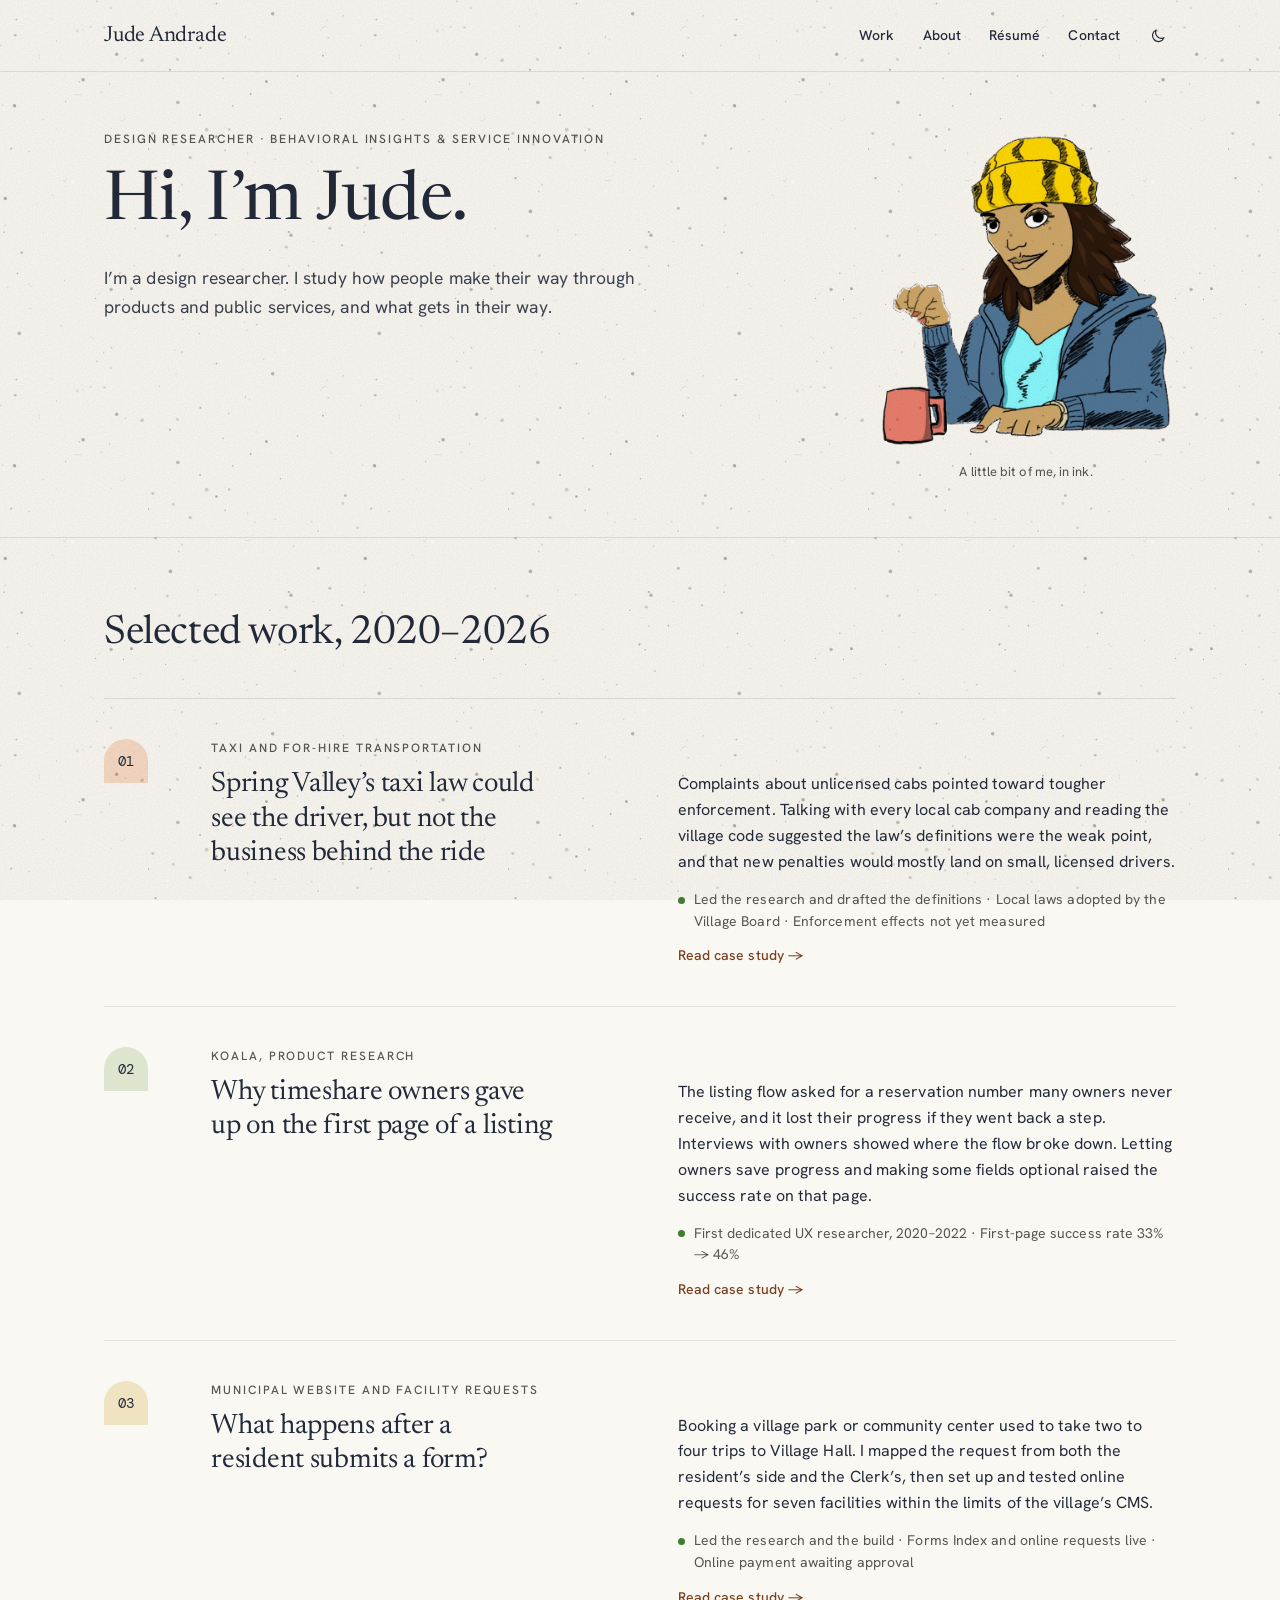
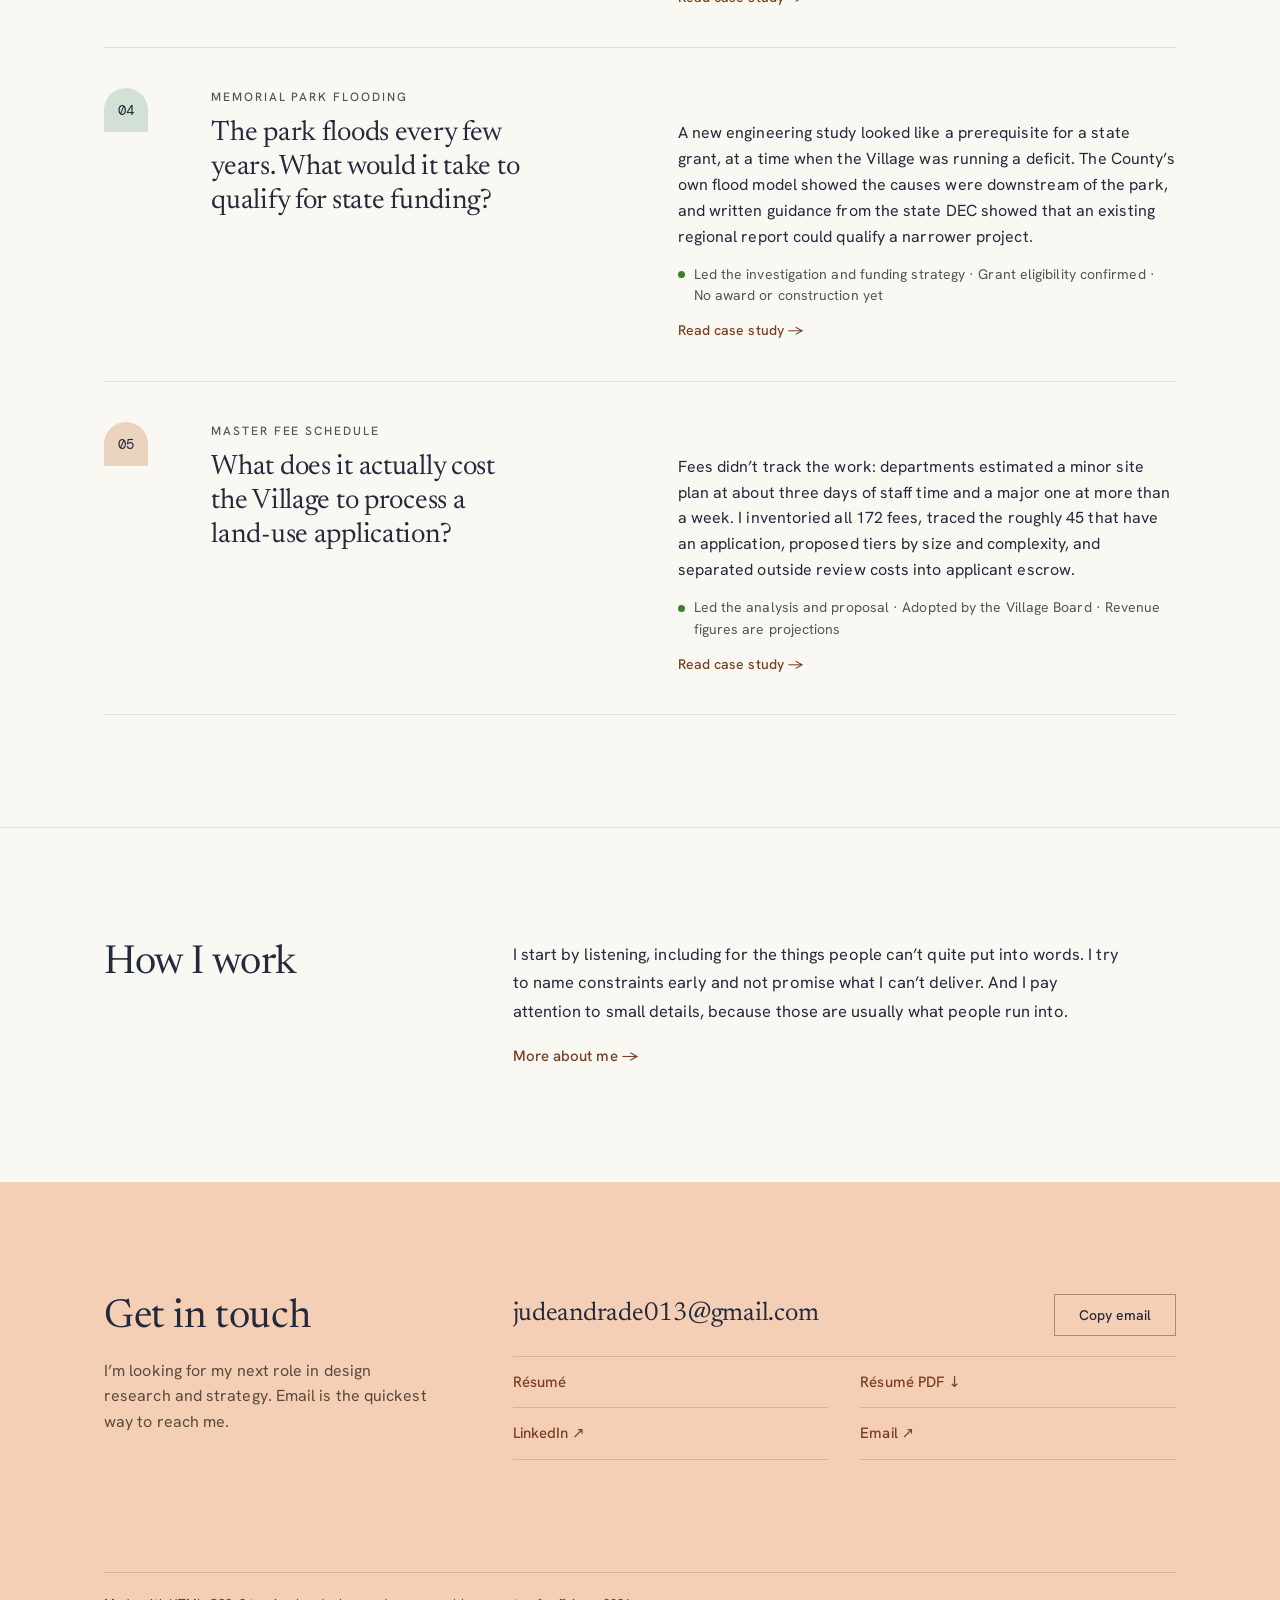
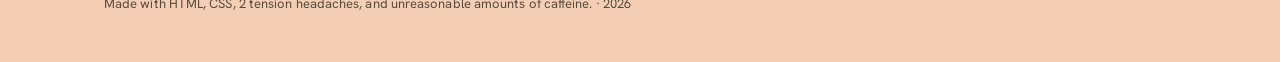
==== commit a206bafd: "Restore original visual identity; keep structural improvements only Revert palette, typefaces, textu" ====
--- a/index.html
+++ b/index.html
@@ -1,114 +1,80 @@
 <!DOCTYPE html>
+
 <html lang="en">
 <head>
 <meta charset="utf-8"/>
 <meta content="width=device-width,initial-scale=1,viewport-fit=cover" name="viewport"/>
-<meta content="#F5F2EA" name="theme-color"/>
+<meta content="#FAF8F3" name="theme-color"/>
 <script>(function(){var d=document.documentElement,t;try{t=localStorage.getItem("theme")}catch(e){}if(t!=="light"&&t!=="dark")t=matchMedia("(prefers-color-scheme: dark)").matches?"dark":"light";d.setAttribute("data-theme",t);})();</script>
 <title>Jude Andrade — Design Researcher</title>
 <meta content="Jude Andrade studies how people make their way through products and public services. Case studies: taxi regulation, product research at KOALA, municipal digital services, flood-mitigation funding, and fee reform." name="description"/>
 <meta content="website" property="og:type"/>
 <meta content="Jude Andrade — Design Researcher" property="og:title"/>
 <meta content="Jude Andrade studies how people make their way through products and public services. Case studies: taxi regulation, product research at KOALA, municipal digital services, flood-mitigation funding, and fee reform." property="og:description"/>
-<meta content="https://judeandrade013.github.io/" property="og:url"/>
-<meta content="https://judeandrade013.github.io/og-card.jpg?v=20261117" property="og:image"/>
+<meta content="summary_large_image" name="twitter:card"/>
+<link href="https://fonts.googleapis.com" rel="preconnect"/>
+<link crossorigin="" href="https://fonts.gstatic.com" rel="preconnect"/>
+<link href="https://fonts.googleapis.com/css2?family=Hanken+Grotesk:wght@400;500;600&amp;family=Newsreader:ital,opsz,wght@0,6..72,300..600;1,6..72,400&amp;family=DM+Mono:wght@400;500&amp;display=swap" rel="stylesheet"/>
+<link href="site.css?v=19" rel="stylesheet"/>
+<script>
+(function(){var h=location.hash;if(!h)return;if({"#about-story":1,"#what-i-believe":1,"#theory":1}[h]){location.replace("about.html"+(h==="#about-story"?"":h));return;}var m={"#cab-rules":"taxi","#koala":"koala","#public-services":"digital-services","#gallery":"digital-services","#memorial-park":"memorial-park","#fees":"fees"},p={"ko-":"koala","fp-":"digital-services","ms-":"memorial-park","fe-":"fees","tx-":"taxi","taxi-":"taxi"};var t=m[h];if(!t){for(var k in p){if(h.indexOf("#"+k)===0){t=p[k];break;}}}if(t)location.replace("work/"+t+".html"+(t==="taxi"||t==="koala"?"":h));})();
+</script>
+
+<meta content="https://judeandrade013.github.io/" property="og:url"/><meta content="https://judeandrade013.github.io/og-card.jpg?v=20261117" property="og:image"/>
 <meta content="1200" property="og:image:width"/>
 <meta content="630" property="og:image:height"/>
 <meta content="Jude Andrade, design researcher: Hi, I’m Jude." property="og:image:alt"/>
-<meta content="summary_large_image" name="twitter:card"/>
-<meta content="https://judeandrade013.github.io/og-card.jpg?v=20261117" name="twitter:image"/>
-<link href="https://judeandrade013.github.io/" rel="canonical"/>
-<link href="favicon.svg?v=20261029" rel="icon" type="image/svg+xml"/>
-<!-- fonts -->
-<link href="https://fonts.googleapis.com" rel="preconnect"/>
-<link crossorigin="" href="https://fonts.gstatic.com" rel="preconnect"/>
-<link href="https://fonts.googleapis.com/css2?family=Instrument+Sans:wght@400;500;600&amp;family=Newsreader:ital,opsz,wght@0,6..72,300..500;1,6..72,400&amp;display=swap" rel="stylesheet"/>
-<link href="site.css?v=18" rel="stylesheet"/>
-<!-- /fonts -->
+<meta content="https://judeandrade013.github.io/og-card.jpg?v=20261117" name="twitter:image"/><link href="https://judeandrade013.github.io/" rel="canonical"/><link href="favicon.svg?v=20261029" rel="icon" type="image/svg+xml"/></head>
+<body>
+<a class="skip" href="#main">Skip to content</a>
+<nav aria-label="Main"><div class="wrap nav-in"><a class="mark" href="#top">Jude Andrade</a><div class="nav-links"><a href="#work">Work</a><a href="about.html">About</a><a href="resume.html">Résumé</a><a href="#contact">Contact</a><button class="theme-toggle" type="button" aria-pressed="false" aria-label="Dark theme" title="Dark theme"><svg class="i-moon" viewBox="0 0 24 24" width="18" height="18" aria-hidden="true" focusable="false"><path d="M20 14.5A8 8 0 0 1 9.5 4a8 8 0 1 0 10.5 10.5z" fill="none" stroke="currentColor" stroke-width="1.6" stroke-linejoin="round"/></svg><svg class="i-sun" viewBox="0 0 24 24" width="18" height="18" aria-hidden="true" focusable="false"><circle cx="12" cy="12" r="4" fill="none" stroke="currentColor" stroke-width="1.6"/><path d="M12 2.5v2.5M12 19v2.5M2.5 12H5M19 12h2.5M5.3 5.3l1.8 1.8M16.9 16.9l1.8 1.8M5.3 18.7l1.8-1.8M16.9 7.1l1.8-1.8" stroke="currentColor" stroke-width="1.6" stroke-linecap="round"/></svg></button></div><button class="menu-btn" type="button" aria-haspopup="dialog" aria-controls="menu" aria-expanded="false">Menu</button></div></nav>
+<dialog class="menu-dlg" id="menu" aria-label="Menu"><div class="menu-inner"><div class="menu-top"><a class="mark" href="index.html">Jude Andrade</a><button class="close-btn" type="button" data-close>Close</button></div><ul class="menu-list"><li><a href="index.html#work">Work</a></li><li><a href="about.html">About</a></li><li><a href="resume.html">Résumé</a></li><li><a href="index.html#contact">Contact</a></li></ul></div></dialog>
+<main id="main">
+<header class="hero wrap" id="top">
+<div class="hero-intro-layout"><div class="hero-intro-copy"><p class="label hero-eyebrow">Design Researcher · Behavioral Insights &amp; Service Innovation</p><h1>Hi, I’m Jude.</h1><p class="lede">I’m a design researcher. I study how people make their way through products and public services, and what gets in their way.</p>
+</div><figure class="hero-doodle"><img alt="Illustration of Jude wearing a yellow knit hat and holding a tea bag over a pink mug" decoding="async" fetchpriority="high" height="770" loading="eager" src="illustration-cutout.webp" width="720"/><figcaption>A little bit of me, in ink.</figcaption></figure></div>
+</header>
+<section aria-labelledby="h-work" class="sec" id="work"><div class="wrap">
+<h2 class="sec-title" id="h-work">Selected work, 2020–2026</h2>
+<ul class="case-grid">
+<li class="case-card"><a href="work/taxi.html"><span class="case-no">01</span><span class="case-copy"><span class="label case-kicker">Taxi and for-hire transportation</span><h3>Spring Valley’s taxi law could see the driver, but not the business behind the ride</h3><p>Complaints about unlicensed cabs pointed toward tougher enforcement. Talking with every local cab company and reading the village code suggested the law’s definitions were the weak point, and that new penalties would mostly land on small, licensed drivers.</p><span class="case-proof">Led the research and drafted the definitions · Local laws adopted by the Village Board · Enforcement effects not yet measured</span></span></a></li>
+<li class="case-card"><a href="work/koala.html"><span class="case-no">02</span><span class="case-copy"><span class="label case-kicker">KOALA, product research</span><h3>Why timeshare owners gave up on the first page of a listing</h3><p>The listing flow asked for a reservation number many owners never receive, and it lost their progress if they went back a step. Interviews with owners showed where the flow broke down. Letting owners save progress and making some fields optional raised the success rate on that page.</p><span class="case-proof">First dedicated UX researcher, 2020–2022 · First-page success rate 33% → 46%</span></span></a></li>
+<li class="case-card"><a href="work/digital-services.html"><span class="case-no">03</span><span class="case-copy"><span class="label case-kicker">Municipal website and facility requests</span><h3>What happens after a resident submits a form?</h3><p>Booking a village park or community center used to take two to four trips to Village Hall. I mapped the request from both the resident’s side and the Clerk’s, then set up and tested online requests for seven facilities within the limits of the village’s CMS.</p><span class="case-proof">Led the research and the build · Forms Index and online requests live · Online payment awaiting approval</span></span></a></li>
+<li class="case-card"><a href="work/memorial-park.html"><span class="case-no">04</span><span class="case-copy"><span class="label case-kicker">Memorial Park flooding</span><h3>The park floods every few years. What would it take to qualify for state funding?</h3><p>A new engineering study looked like a prerequisite for a state grant, at a time when the Village was running a deficit. The County’s own flood model showed the causes were downstream of the park, and written guidance from the state DEC showed that an existing regional report could qualify a narrower project.</p><span class="case-proof">Led the investigation and funding strategy · Grant eligibility confirmed · No award or construction yet</span></span></a></li>
+<li class="case-card"><a href="work/fees.html"><span class="case-no">05</span><span class="case-copy"><span class="label case-kicker">Master fee schedule</span><h3>What does it actually cost the Village to process a land-use application?</h3><p>Fees didn’t track the work: departments estimated a minor site plan at about three days of staff time and a major one at more than a week. I inventoried all 172 fees, traced the roughly 45 that have an application, proposed tiers by size and complexity, and separated outside review costs into applicant escrow.</p><span class="case-proof">Led the analysis and proposal · Adopted by the Village Board · Revenue figures are projections</span></span></a></li>
+</ul>
+</div></section>
+<section aria-labelledby="h-about" class="sec" id="about"><div class="wrap split"><div class="split-head"><h2 class="sec-title" id="h-about">How I work</h2></div>
+<div class="split-body about-body"><p>I start by listening, including for the things people can’t quite put into words. I try to name constraints early and not promise what I can’t deliver. And I pay attention to small details, because those are usually what people run into.</p>
+<p class="more-link"><a href="about.html">More about me <span aria-hidden="true">→</span></a></p></div>
+</div></section>
+</main>
+<footer id="contact"><div class="wrap">
+<div class="split"><div class="split-head">
+<h2 class="sec-title">Get in touch</h2>
+<p class="footer-edit">I’m looking for my next role in design research and strategy. Email is the quickest way to reach me.</p>
+</div><div class="split-body">
+<div class="contact"><span class="email" id="email">judeandrade013@gmail.com</span><button class="btn" id="copy" type="button">Copy email</button></div>
+<p class="footer-actions"><a href="resume.html">Résumé</a> <a href="resume.pdf?v=20261117c" download="Jude_Andrade_Resume.pdf">Résumé PDF ↓</a> <a href="https://www.linkedin.com/in/jude13/" rel="noopener" target="_blank">LinkedIn ↗</a> <a href="mailto:judeandrade013@gmail.com">Email ↗</a></p>
+</div></div>
+<p class="colophon">Made with HTML, CSS, 2 tension headaches, and unreasonable amounts of caffeine. · 2026</p>
+</div></footer>
 <script>
-(function(){var h=location.hash;if(!h)return;if({"#about-story":1,"#what-i-believe":1,"#theory":1}[h]){location.replace("about.html"+(h==="#about-story"?"":h));return;}var m={"#cab-rules":"taxi","#koala":"koala","#public-services":"digital-services","#gallery":"digital-services","#memorial-park":"memorial-park","#fees":"fees"},p={"ko-":"koala","fp-":"digital-services","ms-":"memorial-park","fe-":"fees","tx-":"taxi","taxi-":"taxi"};var t=m[h];if(!t){for(var k in p){if(h.indexOf("#"+k)===0){t=p[k];break;}}}if(t)location.replace("work/"+t+".html"+(t==="taxi"||t==="koala"?"":h));})();
+(function(){
+ 'use strict';
+ var email=document.getElementById('email'),copy=document.getElementById('copy');
+ if(copy&&email)copy.addEventListener('click',async function(){
+  try{await navigator.clipboard.writeText(email.textContent.trim());copy.textContent='Copied';setTimeout(function(){copy.textContent='Copy email'},1800)}
+  catch(e){copy.textContent='Select address to copy'}
+ });
+ var links=[].slice.call(document.querySelectorAll('nav[aria-label="Main"] .nav-links a[href^="#"]'));
+ var regions=['work','contact'].map(function(id){return document.getElementById(id)}).filter(Boolean);
+ var queued=false;
+ function update(){queued=false;var id='';regions.forEach(function(el){if(el.getBoundingClientRect().top<=160)id=el.id;});links.forEach(function(a){if(a.hash==='#'+id)a.setAttribute('aria-current','location');else a.removeAttribute('aria-current');});}
+ window.addEventListener('scroll',function(){if(!queued){queued=true;requestAnimationFrame(update);}},{passive:true});update();
+})();
 </script>
-</head>
-<body class="home">
-<a class="skip" href="#main">Skip to content</a>
-<!-- header -->
-<header class="site-header"><div class="wrap nav"><a class="wordmark" href="#top">Jude Andrade</a><nav class="nav-links" aria-label="Main"><a href="#work">Work</a><a href="about.html">About</a><a href="resume.html">Résumé</a><a href="#contact">Contact</a></nav><button class="theme-toggle" type="button" aria-pressed="false" aria-label="Dark mode" title="Dark mode"><svg class="i-moon" viewBox="0 0 24 24" aria-hidden="true" focusable="false"><path d="M20 14.5A8 8 0 0 1 9.5 4a8 8 0 1 0 10.5 10.5z" fill="none" stroke="currentColor" stroke-width="1.6" stroke-linejoin="round"/></svg><svg class="i-sun" viewBox="0 0 24 24" aria-hidden="true" focusable="false"><circle cx="12" cy="12" r="4" fill="none" stroke="currentColor" stroke-width="1.6"/><path d="M12 2.5v2.5M12 19v2.5M2.5 12H5M19 12h2.5M5.3 5.3l1.8 1.8M16.9 16.9l1.8 1.8M5.3 18.7l1.8-1.8M16.9 7.1l1.8-1.8" stroke="currentColor" stroke-width="1.6" stroke-linecap="round"/></svg></button><button class="menu-btn" type="button" aria-haspopup="dialog" aria-controls="menu" aria-expanded="false">Menu</button></div></header>
-<dialog class="menu-dlg" id="menu" aria-label="Menu"><div class="menu-inner"><div class="menu-top"><a class="wordmark" href="index.html">Jude Andrade</a><button class="close-btn" type="button" data-close>Close <span aria-hidden="true">✕</span></button></div><ul class="menu-list"><li><a href="#work">Work <span aria-hidden="true">→</span></a></li><li><a href="about.html">About <span aria-hidden="true">→</span></a></li><li><a href="resume.html">Résumé <span aria-hidden="true">→</span></a></li><li><a href="#contact">Contact <span aria-hidden="true">→</span></a></li></ul><div class="menu-foot"><button class="theme-toggle link" type="button" aria-pressed="false"><svg class="i-moon" viewBox="0 0 24 24" aria-hidden="true" focusable="false"><path d="M20 14.5A8 8 0 0 1 9.5 4a8 8 0 1 0 10.5 10.5z" fill="none" stroke="currentColor" stroke-width="1.6" stroke-linejoin="round"/></svg><svg class="i-sun" viewBox="0 0 24 24" aria-hidden="true" focusable="false"><circle cx="12" cy="12" r="4" fill="none" stroke="currentColor" stroke-width="1.6"/><path d="M12 2.5v2.5M12 19v2.5M2.5 12H5M19 12h2.5M5.3 5.3l1.8 1.8M16.9 16.9l1.8 1.8M5.3 18.7l1.8-1.8M16.9 7.1l1.8-1.8" stroke="currentColor" stroke-width="1.6" stroke-linecap="round"/></svg><span class="tt-label">Dark mode</span></button><a class="link" href="mailto:judeandrade013@gmail.com">judeandrade013@gmail.com</a></div></div></dialog>
-<!-- /header -->
-<main id="main">
-
-<section class="home-top" aria-label="Introduction and selected work">
-<div class="wrap grid">
-
-<header class="intro mast" id="top">
-<p class="mast-top"><span>Design Researcher</span><span>New York Metro</span></p>
-<img class="mast-art" src="illustration-cutout.webp" width="720" height="770" alt="Illustration of Jude wearing a yellow knit hat and holding a tea bag over a pink mug" decoding="async" fetchpriority="high"/>
-<h1 class="statement">Hi, I’m Jude.</h1>
-<p class="mast-tag">Behavioral Insights &amp; Service&nbsp;Innovation</p>
-<p class="mast-lead">I’m a design researcher. I study how people make their way through products and public services, and what gets in their way.</p>
-<ul class="mast-contact">
-<li><a href="mailto:judeandrade013@gmail.com">judeandrade013@gmail.com</a></li>
-<li><a href="https://www.linkedin.com/in/jude13/" rel="noopener" target="_blank">LinkedIn <span aria-hidden="true">↗</span></a></li>
-</ul>
-<p class="btn-row"><a class="btn btn-light" href="#work">See the work <span class="arrow" aria-hidden="true">↓</span></a><a class="btn btn-ghost" href="resume.html">Résumé</a></p>
-<ul class="mast-stats" aria-label="A few results">
-<li><b>33→46%</b><span>first-page listing success at KOALA</span></li>
-<li><b>7</b><span>village facilities you can now request online</span></li>
-<li><b>172</b><span>village fees mapped before the Board adopted reform</span></li>
-</ul>
-</header>
-
-<section class="work" id="work" aria-labelledby="h-work">
-<div class="work-head"><h2 class="overline" id="h-work">Selected work</h2><p class="meta">2020–2026 · 5 case studies</p></div>
-<ol class="work-list">
-<li><a class="wk" href="work/taxi.html"><span class="wk-n">01</span><span class="wk-body"><span class="overline">Taxi and for-hire transportation</span><span class="wk-title"><span class="u">Spring Valley’s taxi law could see the driver, but not the business behind the ride</span></span><span class="wk-desc">Complaints about unlicensed cabs pointed toward tougher enforcement. Talking with every local cab company and reading the village code suggested the law’s definitions were the weak point, and that new penalties would mostly land on small, licensed drivers.</span><span class="wk-foot"><span class="wk-status">Led the research and drafted the definitions · Local laws adopted by the Village Board · Enforcement effects not yet measured</span><span class="wk-cta">Read case study <span class="arrow" aria-hidden="true">→</span></span></span></span></a></li>
-<li><a class="wk" href="work/koala.html"><span class="wk-n">02</span><span class="wk-body"><span class="overline">KOALA, product research</span><span class="wk-title"><span class="u">Why timeshare owners gave up on the first page of a listing</span></span><span class="wk-desc">The listing flow asked for a reservation number many owners never receive, and it lost their progress if they went back a step. Interviews with owners showed where the flow broke down. Letting owners save progress and making some fields optional raised the success rate on that page.</span><span class="wk-foot"><span class="wk-status">First dedicated UX researcher, 2020–2022 · First-page success rate 33% → 46%</span><span class="wk-cta">Read case study <span class="arrow" aria-hidden="true">→</span></span></span></span></a></li>
-<li><a class="wk" href="work/digital-services.html"><span class="wk-n">03</span><span class="wk-body"><span class="overline">Municipal website and facility requests</span><span class="wk-title"><span class="u">What happens after a resident submits a form?</span></span><span class="wk-desc">Booking a village park or community center used to take two to four trips to Village Hall. I mapped the request from both the resident’s side and the Clerk’s, then set up and tested online requests for seven facilities within the limits of the village’s CMS.</span><span class="wk-foot"><span class="wk-status">Led the research and the build · Forms Index and online requests live · Online payment awaiting approval</span><span class="wk-cta">Read case study <span class="arrow" aria-hidden="true">→</span></span></span></span></a></li>
-<li><a class="wk" href="work/memorial-park.html"><span class="wk-n">04</span><span class="wk-body"><span class="overline">Memorial Park flooding</span><span class="wk-title"><span class="u">The park floods every few years. What would it take to qualify for state funding?</span></span><span class="wk-desc">A new engineering study looked like a prerequisite for a state grant, at a time when the Village was running a deficit. The County’s own flood model showed the causes were downstream of the park, and written guidance from the state DEC showed that an existing regional report could qualify a narrower project.</span><span class="wk-foot"><span class="wk-status">Led the investigation and funding strategy · Grant eligibility confirmed · No award or construction yet</span><span class="wk-cta">Read case study <span class="arrow" aria-hidden="true">→</span></span></span></span></a></li>
-<li><a class="wk" href="work/fees.html"><span class="wk-n">05</span><span class="wk-body"><span class="overline">Master fee schedule</span><span class="wk-title"><span class="u">What does it actually cost the Village to process a land-use application?</span></span><span class="wk-desc">Fees didn’t track the work: departments estimated a minor site plan at about three days of staff time and a major one at more than a week. I inventoried all 172 fees, traced the roughly 45 that have an application, proposed tiers by size and complexity, and separated outside review costs into applicant escrow.</span><span class="wk-foot"><span class="wk-status">Led the analysis and proposal · Adopted by the Village Board · Revenue figures are projections</span><span class="wk-cta">Read case study <span class="arrow" aria-hidden="true">→</span></span></span></span></a></li>
-</ol>
-</section>
-
-</div>
-</section>
-
-<section class="band section how" aria-labelledby="h-how">
-<div class="wrap grid">
-<div class="how-head">
-<p class="overline">How I work</p>
-<h2 class="h2" id="h-how">Finding out what’s actually going on</h2>
-<p>Many of my projects started with a reasonable assumption that turned out to be incomplete. Finding out what’s actually going on is the part of the job I like best.</p>
-<a class="link" href="about.html"><span class="u">More about me</span> <span class="arrow" aria-hidden="true">→</span></a>
-</div>
-<ol class="process">
-<li><span class="pn">01</span><b>Start by listening</b><span class="pd">Including for the things people can’t quite put into words.</span></li>
-<li><span class="pn">02</span><b>Name constraints early</b><span class="pd">And don’t promise what I can’t deliver.</span></li>
-<li><span class="pn">03</span><b>Pay attention to small details</b><span class="pd">Because those are usually what people run into.</span></li>
-</ol>
-</div>
-</section>
-
-<section class="section contact" id="contact" aria-labelledby="h-contact">
-<div class="wrap grid">
-<div class="contact-head">
-<p class="overline">Contact</p>
-<h2 class="h2" id="h-contact">Get in touch</h2>
-<p>I’m looking for my next role in design research and strategy. Email is the quickest way to reach me.</p>
-</div>
-<ul class="contact-rows">
-<li><div><span class="overline">Email</span><a class="val" href="mailto:judeandrade013@gmail.com">judeandrade013@gmail.com</a></div><button class="icon-btn" type="button" data-copy="judeandrade013@gmail.com">Copy</button></li>
-<li><div><span class="overline">LinkedIn</span><a class="val" href="https://www.linkedin.com/in/jude13/" rel="noopener" target="_blank">linkedin.com/in/jude13</a></div><a class="icon-btn" href="https://www.linkedin.com/in/jude13/" rel="noopener" target="_blank" aria-label="Open LinkedIn in a new tab">Open <span aria-hidden="true">↗</span></a></li>
-<li><div><span class="overline">Résumé</span><a class="val" href="resume.html">Read it here, or download the PDF</a></div><a class="icon-btn" href="resume.pdf?v=20261117c" download="Jude_Andrade_Resume.pdf">PDF <span aria-hidden="true">↓</span></a></li>
-</ul>
-</div>
-</section>
-
-</main>
-<!-- footer -->
-<footer class="footer"><div class="wrap"><div class="grid"><div class="f-id"><p class="n">Jude Andrade</p><p class="t">Design Researcher · Behavioral Insights &amp; Service Innovation</p><ul class="mast-contact"><li><a href="mailto:judeandrade013@gmail.com">judeandrade013@gmail.com</a></li><li><a href="https://www.linkedin.com/in/jude13/" rel="noopener" target="_blank">LinkedIn <span aria-hidden="true">↗</span></a></li></ul></div><ul class="f-links"><li><a href="index.html#work">Work</a></li><li><a href="about.html">About</a></li><li><a href="resume.html">Résumé</a></li><li><a href="index.html#contact">Contact</a></li></ul><div class="f-pdf"><span>Hiring?</span><a href="resume.pdf?v=20261117c" download="Jude_Andrade_Resume.pdf">Résumé PDF <span aria-hidden="true">↓</span></a></div></div><div class="f-bottom"><span>Made with HTML, CSS, 2 tension headaches, and unreasonable amounts of caffeine.</span><span>© 2026 Jude Andrade</span></div></div></footer>
-<!-- /footer -->
-<p class="toast" role="status" aria-live="polite"></p>
 <script data-goatcounter="https://judeandrade013.goatcounter.com/count" async src="//gc.zgo.at/count.js"></script>
-<script src="site.js?v=18" defer></script>
+<script src="site.js?v=19" defer></script>
 </body>
 </html>
--- a/site.css
+++ b/site.css
@@ -1,346 +1,293 @@
 /* Jude Andrade — portfolio stylesheet
-   One stylesheet for every page. See DESIGN.md for the reasoning and values.
-   Colours live only in the token blocks; components use tokens, so light and
-   dark come from the same rules.
-
-   1  Tokens            6  Case studies
-   2  Base + type       7  Exhibits and figures
-   3  Header + menu     8  Résumé
-   4  Home              9  About
-   5  Footer           10  Responsive, motion, print                      */
+   One stylesheet for every page. Colours live only in the two token blocks
+   below; components use the tokens, so light and dark come from the same rules.
+
+   1  Tokens (light, dark)      6  Case studies
+   2  Base                      7  Exhibits and figures
+   3  Navigation + theme toggle 8  Résumé page
+   4  Homepage                  9  Responsive
+   5  Footers                   10 Motion and print                        */
 
 /* 1 ─ Tokens ─────────────────────────────────────────────────────────── */
 :root{
   color-scheme:light;
-  --canvas:#F5F2EA; --panel:#EBE7DC; --surface:#FBF9F4;
-  --ink:#141414; --ink-2:#2B2A27; --muted:#5B5850;
-  --rule:#D6D0C2; --rule-strong:#BDB6A6;
-  --cobalt:#1A44C2; --cobalt-hover:#2452D6; --cobalt-press:#133597; --cobalt-050:#E9EDF8; --cobalt-100:#D9E1F6; --on-cobalt:#FFFFFF;
-  --yellow:#FFD21F; --yellow-100:#FFF0B0;
-  --mast:#1A44C2; --mast-tint:#D6DEF7; --mast-line:rgb(255 255 255 / .26); --mast-accent:#FFD21F;
-  --grain-opacity:.26; --grain-blend:multiply; --grain-filter:none;
-  /* diagram palette: before = yellow tint, neutral = panel, result = cobalt tint */
-  --ex-peach:#FFF1B8; --ex-peach-line:#D9AE12;
-  --ex-sand:#EBE7DC;  --ex-sand-line:#C9C2B2;
-  --ex-sage:#E4E9F8;  --ex-sage-line:#9DB0E6;
-  --ex-green:#D9E1F6; --ex-ghost-line:#A39C8C; --ex-line:#857F72;
-  --ex-bar-old:#C9C2B2; --ex-bar-new:#1A44C2; --ex-accent-text:#1A44C2;
+  /* surfaces */
+  --paper:#FAF8F3; --platen:#F1EBE1; --sand:#EFE7DA; --card:#FFFFFF;
+  /* text */
+  --ink:#222A3B; --muted:#55564F;
+  --rule:color-mix(in srgb,var(--ink) 12%,var(--paper));
+  --rule-strong:color-mix(in srgb,var(--ink) 18%,transparent);
+  /* accents */
+  --terracotta:#B35F32;          /* dots, outlines, active nav */
+  --link:#7A3F20;                /* text links and labels on tints */
+  --peach:#F4CFB6;               /* contact footer */
+  --peach-muted:#5A4A3C;
+  --sage:#DDE5CF;                /* illustration panel, beliefs panel */
+  --green:#3F7D2F; --green-text:#2C681D;
+  --ring:rgba(255,252,237,.6);   /* the concentric-ring texture */
+  --ring-band:rgba(255,252,237,.55);
+  --texture-blend:multiply; --texture-opacity:.7; --texture-filter:none;
+  /* one band colour per case study (also the homepage number swatches) */
+  --band-1:#F6D9C4; --band-2:#DDE5CF; --band-3:#EFE3C2; --band-4:#D3E0D6; --band-5:#EAD3BF;
+  /* exhibit diagram palette */
+  --ex-peach:#F6D9C4; --ex-peach-line:#C98A63;
+  --ex-sand:#F3EDE3;  --ex-sand-line:#CDBCA7;
+  --ex-sage:#DDE5CF;  --ex-sage-line:#8FA67F;
+  --ex-green:#D9E6CF; --ex-ghost-line:#A0907E; --ex-line:#8E8577;
+  --ex-bar-old:#CDBCA7; --ex-bar-new:#3F7D2F;
+  /* spacing scale and text measures */
+  --space-section:clamp(72px,9vw,112px);  /* between homepage sections */
+  --space-block:56px;                     /* between blocks inside a section */
+  --space-head:40px;                      /* section heading to its content */
+  --measure:38rem;                        /* reading width for paragraphs (~70 characters) */
+  --measure-wide:760px;                   /* figures and diagrams */
+  --rail:13rem;                           /* label column: part names, fact labels, résumé headings */
+  --rail-gap:clamp(32px,5vw,64px);        /* rail to content */
   /* type */
   --display:"Newsreader",Georgia,"Times New Roman",serif;
-  --sans:"Instrument Sans","Helvetica Neue",Arial,system-ui,sans-serif;
-  /* layout */
-  --maxw:1440px; --gutter:clamp(16px,5vw,72px); --col-gap:clamp(16px,2vw,32px);
-  --nav-h:72px; --measure:62ch;
-  --sec:clamp(64px,8vw,120px); --stage:clamp(44px,5vw,80px);
-  /* motion */
-  --dur-quick:160ms; --dur-base:240ms; --dur-slow:480ms; --ease:cubic-bezier(.2,0,0,1);
-  /* aliases used by the password page's own styles */
-  --paper:var(--canvas); --platen:var(--panel); --card:var(--surface); --link:var(--cobalt); --body:var(--sans);
+  --body:"Hanken Grotesk",system-ui,-apple-system,"Segoe UI",sans-serif;
+  --mono:"DM Mono",ui-monospace,Menlo,monospace;
 }
 :root[data-theme="dark"]{
   color-scheme:dark;
-  --canvas:#141414; --panel:#1F1E1B; --surface:#1A1917;
-  --ink:#F5F2EA; --ink-2:#E2DED4; --muted:#B3AEA3;
-  --rule:#34322E; --rule-strong:#4A4741;
-  --cobalt:#8EA6F2; --cobalt-hover:#AFC1F6; --cobalt-press:#7590E8; --cobalt-050:#1B2238; --cobalt-100:#232C4A; --on-cobalt:#141414;
-  --yellow:#FFD21F; --yellow-100:#3A3214;
-  --mast:#1B3A99; --mast-tint:#C9D3F2; --mast-line:rgb(255 255 255 / .2);
-  --grain-opacity:.16; --grain-blend:screen; --grain-filter:invert(1);
-  --ex-peach:#3A3214; --ex-peach-line:#B8941A;
-  --ex-sand:#24231F;  --ex-sand-line:#4A4741;
-  --ex-sage:#1E2540;  --ex-sage-line:#5468A8;
-  --ex-green:#232C4A; --ex-ghost-line:#7A7468; --ex-line:#8C877C;
-  --ex-bar-old:#4A4741; --ex-bar-new:#8EA6F2; --ex-accent-text:#AFC1F6;
-}
-
-/* 2 ─ Base + type ───────────────────────────────────────────────────── */
-*,*::before,*::after{box-sizing:border-box}
-html{scroll-behavior:smooth;scroll-padding-top:calc(var(--nav-h) + 24px);-webkit-text-size-adjust:100%;overflow-x:clip}
-body{margin:0;background:var(--canvas);color:var(--ink);font:400 17px/1.6 var(--sans);-webkit-font-smoothing:antialiased;font-variant-numeric:tabular-nums}
-@media (min-width:900px){body{font-size:18px}}
-/* paper grain: the one texture kept from the earlier site, much quieter */
-body::before{content:"";position:fixed;inset:0;pointer-events:none;z-index:100;background:url("paper.svg") 0 0/360px 360px;opacity:var(--grain-opacity);mix-blend-mode:var(--grain-blend);filter:var(--grain-filter)}
-h1,h2,h3,h4,p,ul,ol,dl,dd,figure,blockquote{margin:0}
-ul,ol{padding:0}
-img,svg{max-width:100%}
-button{font:inherit;color:inherit;background:none;border:0;padding:0;cursor:pointer;text-align:inherit}
-a{color:var(--cobalt);text-underline-offset:3px;text-decoration-thickness:1px}
-a:hover{color:var(--cobalt-hover)}
-:focus-visible{outline:2px solid var(--cobalt);outline-offset:3px;border-radius:3px}
-[tabindex="-1"]:focus{outline:none}
-[hidden]{display:none!important}
-.sr-only{position:absolute;width:1px;height:1px;padding:0;margin:-1px;overflow:hidden;clip:rect(0 0 0 0);white-space:nowrap;border:0}
-.skip{position:fixed;left:16px;top:-80px;z-index:200;background:var(--cobalt);color:var(--on-cobalt);padding:14px 18px;border-radius:4px;text-decoration:none;font-weight:600}
-.skip:focus{top:12px;color:var(--on-cobalt)}
-.wrap{width:100%;max-width:var(--maxw);margin-inline:auto;padding-inline:max(var(--gutter),env(safe-area-inset-left,0px)) max(var(--gutter),env(safe-area-inset-right,0px))}
-.grid{display:grid;grid-template-columns:repeat(12,minmax(0,1fr));column-gap:var(--col-gap)}
-
-.h1{font:400 clamp(38px,4.4vw,64px)/1.06 var(--display);letter-spacing:-.015em;text-wrap:balance}
-.h2{font:400 clamp(28px,2.8vw,40px)/1.14 var(--display);letter-spacing:-.01em;text-wrap:balance}
-.h3{font:400 clamp(20px,1.6vw,24px)/1.28 var(--display);letter-spacing:-.005em;text-wrap:balance}
-.statement{font:300 clamp(40px,4vw,60px)/1.04 var(--display);letter-spacing:-.02em;text-wrap:balance}
-.lead{font-size:clamp(18px,1vw + 10px,21px);line-height:1.5}
-.meta{font-size:15px;line-height:1.5;color:var(--muted)}
-.overline,.label{font:500 12px/1.3 var(--sans);letter-spacing:.18em;text-transform:uppercase;color:var(--cobalt)}
-.muted{color:var(--muted)}
-.prose{max-width:var(--measure)}
-.prose p+p{margin-top:1em}
-.prose .btn-row{margin-top:32px}
-p,li,dd,blockquote,.lead{text-wrap:pretty}
-
-/* buttons and links */
-.btn{display:inline-flex;align-items:center;justify-content:center;gap:10px;min-height:48px;padding:0 22px;border-radius:4px;font:600 15px/1.2 var(--sans);text-decoration:none;white-space:nowrap;transition:background-color var(--dur-quick) var(--ease),transform var(--dur-quick) var(--ease),border-color var(--dur-quick) var(--ease)}
-.btn-primary{background:var(--cobalt);color:var(--on-cobalt)}
-.btn-primary:hover{background:var(--cobalt-hover);color:var(--on-cobalt);transform:translateY(-2px)}
-.btn-primary:active{background:var(--cobalt-press);transform:none}
-.btn-secondary{border:1.5px solid var(--cobalt);color:var(--cobalt)}
-.btn-secondary:hover{background:var(--cobalt-050);transform:translateY(-2px)}
-.mast .btn-light,.band-mast .btn-light,.btn-light{background:#fff;color:#1A44C2}
-.mast .btn-light:hover,.band-mast .btn-light:hover,.btn-light:hover{background:var(--yellow);color:#141414;transform:translateY(-2px)}
-.btn-ghost{border:1.5px solid rgb(255 255 255 / .7);color:#fff}
-.btn-ghost:hover{background:rgb(255 255 255 / .12);color:#fff;transform:translateY(-2px)}
-.btn-row{display:flex;flex-wrap:wrap;gap:12px;align-items:center}
-.arrow{display:inline-block;transition:transform var(--dur-quick) var(--ease)}
-a:hover .arrow,button:hover .arrow,a:focus-visible .arrow{transform:translateX(4px)}
-.link{display:inline-flex;align-items:center;gap:8px;min-height:44px;color:var(--cobalt);font-weight:600;font-size:15px;text-decoration:none}
-.u{background:linear-gradient(currentColor,currentColor) 0 100%/0 1.5px no-repeat;padding-bottom:2px;transition:background-size var(--dur-base) var(--ease)}
-a:hover .u,button:hover .u,a:focus-visible .u{background-size:100% 1.5px}
-
-/* 3 ─ Header + menu ─────────────────────────────────────────────────── */
-.site-header{position:sticky;top:0;z-index:90;background:var(--canvas);padding-top:env(safe-area-inset-top,0px);transition:transform var(--dur-base) var(--ease),box-shadow var(--dur-base) var(--ease)}
-.site-header.is-scrolled{box-shadow:inset 0 -1px 0 var(--rule)}
-.site-header.is-hidden{transform:translateY(-100%)}
-.nav{display:flex;align-items:center;gap:20px;height:var(--nav-h);transition:height var(--dur-base) var(--ease)}
-.site-header.is-scrolled .nav{height:58px}
-.wordmark{display:inline-flex;align-items:center;min-height:44px;font:400 21px/1 var(--display);letter-spacing:-.01em;color:var(--ink);text-decoration:none;white-space:nowrap}
-.wordmark:hover{color:var(--ink)}
-.nav-context{flex:1;min-width:0;font-size:14px;color:var(--muted);white-space:nowrap;overflow:hidden;text-overflow:ellipsis;opacity:0;transform:translateY(4px);transition:opacity var(--dur-base) var(--ease),transform var(--dur-base) var(--ease)}
-.nav-context.is-on{opacity:1;transform:none}
-.nav-links{display:flex;align-items:center;gap:2px;margin-left:auto}
-.nav-links a{position:relative;display:inline-flex;align-items:center;min-height:44px;padding:0 12px;font:500 15px/1 var(--sans);color:var(--ink);text-decoration:none}
-.nav-links a::after{content:"";position:absolute;left:12px;right:12px;bottom:10px;height:1.5px;background:var(--cobalt);transform:scaleX(0);transform-origin:left;transition:transform var(--dur-base) var(--ease)}
-.nav-links a:hover::after,.nav-links a[aria-current]::after{transform:scaleX(1)}
-.nav-links a[aria-current]{color:var(--cobalt)}
-.theme-toggle{display:inline-grid;place-items:center;width:44px;height:44px;border-radius:50%;color:var(--ink);transition:background-color var(--dur-quick) var(--ease)}
-.theme-toggle:hover{background:var(--cobalt-050);color:var(--cobalt)}
-.theme-toggle svg{width:18px;height:18px;display:block}
+  --paper:#16191F; --platen:#1E222A; --sand:#232831; --card:#1B1F26;
+  --ink:#ECE6DA; --muted:#ABA698;
+  --rule:color-mix(in srgb,var(--ink) 14%,var(--paper));
+  --rule-strong:color-mix(in srgb,var(--ink) 22%,transparent);
+  --terracotta:#D98A5E;
+  --link:#EDAA82;
+  --peach:#2B221E;
+  --peach-muted:#C9B8A6;
+  --sage:#232B22;
+  --green:#86BF70; --green-text:#A3D18F;
+  --ring:rgba(255,252,237,.06);
+  --ring-band:rgba(255,252,237,.05);
+  --texture-blend:screen; --texture-opacity:.22; --texture-filter:invert(1);
+  --band-1:#33261F; --band-2:#242C21; --band-3:#2F2A1D; --band-4:#202A25; --band-5:#31251D;
+  --ex-peach:#3A2A21; --ex-peach-line:#B57C59;
+  --ex-sand:#262A31;  --ex-sand-line:#5F5B53;
+  --ex-sage:#26301F;  --ex-sage-line:#72906A;
+  --ex-green:#22331F; --ex-ghost-line:#8A8073; --ex-line:#8C877E;
+  --ex-bar-old:#5F5B53; --ex-bar-new:#86BF70;
+}
+
+/* 2 ─ Base ───────────────────────────────────────────────────────────── */
+*{box-sizing:border-box}
+html{scroll-behavior:smooth;scroll-padding-top:96px}
+html{overflow-x:clip}
+body{margin:0;background:var(--paper);color:var(--ink);font:16.5px/1.65 var(--body);letter-spacing:.005em;-webkit-font-smoothing:antialiased}
+/* paper grain over the page; inverted to light specks in dark mode */
+body:before{content:"";position:fixed;top:0;left:0;width:100vw;height:100dvh;pointer-events:none;z-index:100;
+  background:url("paper.svg") 0 0/360px 360px;opacity:var(--texture-opacity);mix-blend-mode:var(--texture-blend);filter:var(--texture-filter)}
+h1,h2,h3,h4,p,ul,ol,dl,dd,figure{margin:0;padding:0}
+h1,h2,h3,h4{font-weight:400;letter-spacing:-.01em}
+img{max-width:100%}
+button{font-family:inherit}
+a{color:var(--link);text-decoration:none;text-decoration-color:color-mix(in srgb,var(--terracotta) 45%,transparent);text-underline-offset:3px}
+a:hover{text-decoration:underline;text-underline-offset:4px}
+p a,dd a,li a{text-decoration:underline;text-decoration-thickness:1px;text-underline-offset:3px}
+a:focus-visible,button:focus-visible,summary:focus-visible,[tabindex]:focus-visible{outline:2px solid var(--link);outline-offset:3px;border-radius:2px}
+.wrap{max-width:1120px;margin:0 auto;padding-inline:max(24px,env(safe-area-inset-left,0px)) max(24px,env(safe-area-inset-right,0px))}
+.sr-only{position:absolute;width:1px;height:1px;overflow:hidden;clip:rect(0 0 0 0);white-space:nowrap}
+.skip{position:absolute;left:-9999px;top:8px;z-index:200;background:var(--ink);color:var(--paper);padding:8px 12px;font:500 13px var(--body)}
+.skip:focus{left:12px}
+/* eyebrow: every section label, fact label and exhibit label */
+.label,.part,.rs-label{font:500 12px/1.5 var(--body);letter-spacing:.16em;text-transform:uppercase;color:var(--muted)}
+/* subheads: one sans style for headings inside a section */
+.story>h3,.about-mini-head,.gallery-room h4,.flow-head h4{font-family:var(--body);font-weight:600;letter-spacing:-.005em;color:var(--ink)}
+.sec-title{max-width:24ch;font:400 clamp(28px,3.4vw,40px)/1.2 var(--display);letter-spacing:-.01em;text-wrap:balance}
+.btn{display:inline-flex;align-items:center;gap:10px;cursor:pointer;background:transparent;color:var(--ink);border:1px solid color-mix(in srgb,var(--ink) 40%,transparent);border-radius:0;padding:13px 24px;font:500 14px/1 var(--body);text-decoration:none}
+.btn:hover{border-color:var(--ink);text-decoration:none}
+
+/* 3 ─ Navigation ─────────────────────────────────────────────────────── */
+nav[aria-label="Main"]{position:sticky;top:env(safe-area-inset-top,0px);z-index:90;background:var(--paper);border-bottom:1px solid var(--rule)}
+.nav-in{display:flex;justify-content:space-between;align-items:center;gap:16px;padding-block:16px}
+.mark{font:400 22px/1.2 var(--display);letter-spacing:-.01em;color:var(--ink);white-space:nowrap}
+.mark:hover{text-decoration:none}
+.nav-links{display:flex;flex-wrap:wrap;align-items:center;gap:28px}
+.nav-links a{display:inline-flex;align-items:center;min-height:36px;padding:8px 0;border-bottom:1.5px solid transparent;font:500 14px/1.6 var(--body);color:var(--ink)}
+.nav-links a[aria-current]{border-bottom-color:var(--terracotta)}
+.nav-links a:hover{text-decoration:none;border-bottom-color:var(--rule)}
+.theme-toggle{display:inline-grid;place-items:center;width:36px;height:36px;margin-left:-8px;padding:0;border:1px solid transparent;border-radius:999px;background:none;color:var(--ink);cursor:pointer}
+.theme-toggle:hover{border-color:var(--rule)}
+.theme-toggle svg{display:block}
 .theme-toggle .i-sun,[data-theme="dark"] .theme-toggle .i-moon{display:none}
 [data-theme="dark"] .theme-toggle .i-sun{display:block}
-.menu-btn{display:none;align-items:center;min-height:44px;padding:0 4px 0 12px;font:600 15px/1 var(--sans);color:var(--cobalt)}
-dialog{border:0;padding:0;color:var(--ink);background:var(--canvas)}
-dialog::backdrop{background:rgb(20 20 20 / .5)}
-.menu-dlg{width:100%;height:100%;max-width:none;max-height:none;margin:0}
-.menu-inner{min-height:100%;padding:calc(env(safe-area-inset-top,0px) + 8px) var(--gutter) 40px;display:flex;flex-direction:column}
-.menu-top{display:flex;justify-content:space-between;align-items:center;height:58px}
-.menu-list{margin-top:24px;list-style:none}
-.menu-list a{display:flex;justify-content:space-between;align-items:center;padding-block:16px;border-top:1px solid var(--rule);font:400 36px/1.1 var(--display);color:var(--ink);text-decoration:none}
-.menu-list li:last-child a{border-bottom:1px solid var(--rule)}
-.menu-list a[aria-current]{color:var(--cobalt)}
-.menu-foot{margin-top:auto;padding-top:32px;display:flex;flex-direction:column;gap:8px;font-size:16px}
-.menu-foot .theme-toggle{width:auto;height:auto;min-height:44px;border-radius:4px;display:inline-flex;gap:10px;justify-content:flex-start}
-.close-btn{display:inline-flex;align-items:center;gap:8px;min-height:44px;min-width:44px;justify-content:flex-end;font:600 15px/1 var(--sans);color:var(--cobalt)}
-@media (max-width:780px){.nav-links{display:none}.menu-btn{display:inline-flex;margin-left:auto}.nav>.theme-toggle{display:none}}
-
-/* 4 ─ Home ──────────────────────────────────────────────────────────── */
-.home-top{padding-block:clamp(16px,2.4vw,32px) var(--sec)}
-.home-top .grid{row-gap:40px;align-items:start}
-.intro{grid-column:1/span 5}
-.intro.mast{position:sticky;top:calc(58px + 24px)}
-.work{grid-column:6/-1;min-width:0}
-@media (min-width:1101px){.intro{grid-column:1/span 5}.work{grid-column:7/-1}}
-
-/* masthead panel (also used, full-bleed, on About and Résumé) */
-.mast{position:relative;isolation:isolate;overflow:hidden;background:var(--mast);color:#fff;border-radius:14px;padding:clamp(24px,2.8vw,40px);display:flex;flex-direction:column;gap:20px}
-.mast :focus-visible{outline-color:#fff}
-.mast a{color:#fff}
-.mast-top{display:flex;justify-content:space-between;gap:8px 16px;flex-wrap:wrap;font:500 11.5px/1.4 var(--sans);letter-spacing:.18em;text-transform:uppercase;color:var(--mast-accent)}
-.mast-top span+span{color:var(--mast-tint)}
-.mast-art{position:absolute;right:clamp(8px,1.4vw,24px);top:clamp(52px,5vw,72px);width:clamp(112px,10vw,156px);height:auto;z-index:-1}
-.mast .statement,.mast .mast-tag{padding-right:clamp(100px,10vw,150px)}
-.mast-tag{font:400 clamp(19px,1.5vw,23px)/1.32 var(--display);color:var(--mast-tint);text-wrap:balance}
-.mast-lead{font-size:clamp(16px,.5vw + 13px,18px);line-height:1.55;max-width:42ch;padding-top:18px;border-top:1px solid var(--mast-line)}
-.mast-contact{display:flex;flex-wrap:wrap;list-style:none;font-size:14.5px}
-.mast-contact li{display:flex;align-items:center;padding-inline:14px;border-left:1px solid var(--mast-line)}
-.mast-contact li:first-child{padding-left:0;border-left:0}
-.mast-contact a,.mast-contact span{min-height:36px;display:inline-flex;align-items:center;text-decoration:none;color:#fff}
-.mast-contact a:hover{text-decoration:underline}
-.mast-stats{display:grid;grid-template-columns:repeat(3,minmax(0,1fr));gap:14px;list-style:none;padding-top:18px;border-top:1px solid var(--mast-line)}
-.mast-stats li{display:flex;flex-direction:column;gap:6px}
-.mast-stats b{font:400 clamp(26px,2.3vw,34px)/1 var(--display);color:var(--mast-accent)}
-.mast-stats span{font-size:13px;line-height:1.35;color:var(--mast-tint)}
-.intro .btn-row .btn{flex:1 1 auto}
-
-/* work index: one hairline row per project, no containers */
-.work-head{display:flex;justify-content:space-between;align-items:baseline;gap:12px;padding-bottom:14px}
-.work-head .meta{font-size:14px}
-.work-list{list-style:none;border-top:1px solid var(--rule)}
-.work-list>li{border-bottom:1px solid var(--rule)}
-.wk{display:grid;grid-template-columns:44px minmax(0,1fr);column-gap:16px;padding-block:clamp(24px,2.6vw,36px);color:var(--ink);text-decoration:none}
-.wk:hover{color:var(--ink)}
-.wk-n{font:400 15px/1.7 var(--sans);color:var(--muted);font-variant-numeric:tabular-nums}
-.wk-body{display:flex;flex-direction:column;gap:10px;min-width:0}
-.wk-title{font:400 clamp(23px,2vw,30px)/1.18 var(--display);letter-spacing:-.01em;text-wrap:balance;max-width:30ch}
-.wk-title .u{padding-bottom:1px}
-.wk:hover .wk-title .u,.wk:focus-visible .wk-title .u{background-size:100% 1.5px}
-.wk-desc{font-size:16px;line-height:1.55;color:var(--ink-2);max-width:60ch}
-.wk-foot{display:flex;flex-wrap:wrap;justify-content:space-between;align-items:center;gap:8px 20px;margin-top:4px}
-.wk-status{display:flex;align-items:baseline;gap:8px;font-size:14px;line-height:1.45;color:var(--muted);max-width:52ch}
-.wk-status::before{content:"";flex:none;width:7px;height:7px;border-radius:50%;background:var(--cobalt);transform:translateY(-1px)}
-.wk-cta{display:inline-flex;align-items:center;gap:8px;color:var(--cobalt);font-weight:600;font-size:15px;white-space:nowrap}
-.wk:hover .wk-cta .arrow{transform:translateX(4px)}
-
-/* sections after the fold */
-.band{background:var(--panel)}
-.section{padding-block:var(--sec)}
-.how .grid{row-gap:32px;align-items:start}
-.how-head{grid-column:1/span 5}
-.how-head .h2{margin-top:14px;max-width:16ch}
-.how-head p{margin-top:18px;color:var(--ink-2);max-width:44ch}
-.how-head .link{margin-top:20px}
-.process{grid-column:7/-1;list-style:none;display:grid;gap:0}
-.process li{display:grid;grid-template-columns:48px minmax(0,1fr);gap:4px 12px;align-items:baseline;padding-block:20px;border-top:1px solid var(--rule-strong)}
-.process li:last-child{border-bottom:1px solid var(--rule-strong)}
-.process .pn{font:400 24px/1 var(--display);color:var(--cobalt)}
-.process b{font:400 21px/1.3 var(--display)}
-.process .pd{grid-column:2;font-size:16px;line-height:1.55;color:var(--muted)}
-
-.contact .grid{row-gap:32px;align-items:start}
-.contact-head{grid-column:1/span 6}
-.contact-head .h2{margin-top:14px;max-width:18ch}
-.contact-head p{margin-top:18px;max-width:46ch;color:var(--ink-2)}
-.contact-rows{grid-column:8/-1;list-style:none}
-.contact-rows li{display:grid;grid-template-columns:minmax(0,1fr) auto;align-items:center;gap:6px 16px;padding-block:14px;border-top:1px solid var(--rule)}
-.contact-rows li:last-child{border-bottom:1px solid var(--rule)}
-.contact-rows .overline{display:block;margin-bottom:4px;color:var(--muted)}
-.contact-rows .val{font-size:17px;overflow-wrap:anywhere;color:var(--ink)}
-.contact-rows a.val{text-decoration:none}
-.contact-rows a.val:hover{color:var(--cobalt);text-decoration:underline}
-.icon-btn{display:inline-flex;align-items:center;justify-content:center;gap:8px;min-height:44px;min-width:44px;padding:0 14px;border:1px solid var(--rule-strong);border-radius:4px;font:600 14px/1 var(--sans);color:var(--cobalt);text-decoration:none;transition:background-color var(--dur-quick) var(--ease),border-color var(--dur-quick) var(--ease)}
-.icon-btn:hover{background:var(--cobalt-050);border-color:var(--cobalt)}
-.toast{position:fixed;left:50%;bottom:calc(24px + env(safe-area-inset-bottom,0px));transform:translate(-50%,16px);opacity:0;pointer-events:none;background:var(--ink);color:var(--canvas);padding:12px 18px;border-radius:6px;font-size:15px;z-index:120;transition:opacity var(--dur-base) var(--ease),transform var(--dur-base) var(--ease)}
-.toast.is-on{opacity:1;transform:translate(-50%,0)}
-body.has-railbar .toast{bottom:calc(84px + env(safe-area-inset-bottom,0px))}
-
-/* 5 ─ Footer ────────────────────────────────────────────────────────── */
-.footer{background:var(--mast);color:#fff;padding-block:clamp(48px,6vw,80px) 32px}
-.footer a{color:#fff;text-decoration:none}
-.footer a:hover{color:var(--mast-accent);text-decoration:underline}
-.footer :focus-visible{outline-color:#fff}
-.footer .grid{row-gap:32px}
-.f-id{grid-column:1/span 5}
-.f-id .n{font:400 clamp(30px,2.8vw,40px)/1 var(--display);letter-spacing:-.01em}
-.f-id .t{margin-top:12px;font-size:15px;color:var(--mast-tint)}
-.f-id .mast-contact{margin-top:18px;padding-top:14px;border-top:1px solid var(--mast-line)}
-.f-links{grid-column:7/span 3;list-style:none;display:flex;flex-direction:column}
-.f-links a{display:inline-flex;align-items:center;min-height:40px;font-size:16px}
-.f-pdf{grid-column:10/-1;display:flex;flex-direction:column;gap:6px;font-size:15px;color:var(--mast-tint)}
-.f-pdf a{display:inline-flex;align-items:center;gap:8px;min-height:40px;font-weight:600}
-.f-bottom{margin-top:clamp(40px,5vw,64px);padding-top:20px;border-top:1px solid var(--mast-line);display:flex;flex-wrap:wrap;justify-content:space-between;gap:8px 24px;font-size:13.5px;color:var(--mast-tint)}
-
-/* 6 ─ Case studies ──────────────────────────────────────────────────── */
-.back{display:inline-flex;align-items:center;gap:8px;min-height:44px;color:var(--cobalt);text-decoration:none;font-weight:600;font-size:15px}
-.back:hover .arrow{transform:translateX(-4px)}
-.case-hero{padding-block:clamp(16px,2vw,32px) clamp(24px,3vw,40px)}
-.case-top{margin-top:clamp(12px,1.6vw,24px);display:flex;flex-wrap:wrap;align-items:center;gap:8px 14px}
-.case-top .meta{font-size:14.5px}
-.case-title{margin-top:18px;max-width:22ch}
-.case-dek{margin-top:18px;max-width:60ch;color:var(--ink-2)}
-.case-meta{margin-top:clamp(28px,3vw,44px);display:grid;grid-template-columns:repeat(12,minmax(0,1fr));column-gap:var(--col-gap);row-gap:20px;padding-block:20px;border-top:1px solid var(--rule)}
-.case-meta>div{grid-column:span 3;display:flex;flex-direction:column;gap:6px;min-width:0}
-.case-meta>div.wide{grid-column:span 6}
-.case-meta dt{font:500 12px/1.3 var(--sans);letter-spacing:.18em;text-transform:uppercase;color:var(--muted)}
-.case-meta dd{font-size:15.5px;line-height:1.5}
-.case-meta>div.known dt{color:var(--cobalt)}
-.depth{display:flex;flex-wrap:wrap;align-items:center;gap:10px 18px;padding-block:16px;border-block:1px solid var(--rule)}
-.case-meta:last-child{border-bottom:1px solid var(--rule)}
-.depth .overline{color:var(--muted)}
-.seg{display:inline-flex;max-width:100%;padding:3px;gap:2px;border:1.5px solid var(--rule-strong);border-radius:6px}
-.seg button{display:inline-flex;align-items:center;gap:8px;min-height:44px;padding:0 14px;border-radius:4px;font:600 14px/1 var(--sans);white-space:nowrap;transition:background-color var(--dur-quick) var(--ease),color var(--dur-quick) var(--ease)}
-.seg button .t{font-weight:400;font-size:13px;color:var(--muted)}
-.seg button:hover{background:var(--cobalt-050)}
-.seg button[aria-checked="true"]{background:var(--cobalt);color:var(--on-cobalt)}
-.seg button[aria-checked="true"] .t{color:var(--on-cobalt);opacity:.85}
-.depth-note{font-size:14px;color:var(--muted)}
-
-.case-body{display:grid;grid-template-columns:150px minmax(0,1fr);gap:clamp(24px,3.5vw,56px)}
-.rail{position:sticky;top:calc(58px + 32px);align-self:start;padding-top:clamp(32px,4vw,56px)}
-.rail-in{position:relative}
-.rail ol{list-style:none;padding-left:20px;display:flex;flex-direction:column}
-.rail-line{position:absolute;left:0;top:12px;bottom:12px;width:1.5px;background:var(--rule)}
-.rail-fill{position:absolute;left:0;top:0;width:100%;height:calc(var(--p,0) * 100%);background:var(--cobalt)}
-.rail a{display:flex;align-items:center;gap:12px;min-height:40px;color:var(--muted);text-decoration:none;font-size:14px}
-.rail .rn{width:20px;font:600 12.5px/1 var(--sans)}
-.rail .rl{opacity:0;transform:translateX(-4px);transition:opacity var(--dur-base) var(--ease),transform var(--dur-base) var(--ease);font-weight:500}
-.rail:hover .rl,.rail a:focus-visible .rl,.rail a[aria-current] .rl{opacity:1;transform:none}
-.rail a[aria-current]{color:var(--cobalt)}
-.rail a[aria-current] .rl{font-weight:600}
-.rail a[aria-current] .rn{position:relative}
-.rail a[aria-current] .rn::before{content:"";position:absolute;left:-24.5px;top:50%;width:9px;height:9px;margin-top:-4.5px;border-radius:50%;background:var(--yellow);box-shadow:0 0 0 1.5px var(--cobalt)}
-.railbar{display:none}
-
-.stages{min-width:0}
-.stage{padding-block:var(--stage);border-top:1px solid var(--rule)}
-.stage:first-child{border-top:0;padding-top:clamp(28px,3vw,48px)}
-.stage-head{display:grid;grid-template-columns:minmax(0,5fr) minmax(0,7fr);gap:14px clamp(24px,4vw,64px);align-items:baseline}
-.stage-head .overline{grid-column:1/-1}
-.stage-head .h2{max-width:16ch}
-.stage-head .summary{font-size:clamp(18px,1vw + 10px,20px);line-height:1.55;color:var(--ink-2);max-width:56ch}
-.stage-body{margin-top:clamp(20px,2.4vw,32px);display:grid;grid-template-columns:minmax(0,5fr) minmax(0,7fr);column-gap:clamp(24px,4vw,64px)}
-.stage-body>*{grid-column:2;max-width:var(--measure);min-width:0}
-.stage-body>*+*{margin-top:1em}
-.stage-body>.story-exhibit,.stage-body>.wide-fig{grid-column:1/-1}
-.stage-body>h3{margin-top:clamp(40px,4vw,56px);font:600 clamp(18px,1.2vw + 4px,20px)/1.35 var(--sans);letter-spacing:-.005em}
-.stage-body>h3+p{margin-top:10px}
-.stage-body>p{color:var(--ink)}
-.stage-body>figure,.stage-body>.story-exhibit{max-width:920px}
-.stage-body>.wide-fig{max-width:none}
-.stage-body .insight{margin-block:clamp(32px,3.5vw,48px)!important;padding-top:18px;border-top:1.5px solid var(--cobalt);max-width:40ch;font:400 clamp(21px,1.8vw,26px)/1.4 var(--display);letter-spacing:-.005em;text-wrap:balance}
-.expand{display:none;align-items:center;gap:8px;min-height:44px;margin-top:20px;margin-left:calc((100% - clamp(24px,4vw,64px)) * 5 / 12 + clamp(24px,4vw,64px));color:var(--cobalt);font-weight:600;font-size:15px}
-.expand .arrow{transform:rotate(90deg)}
-.expand:hover .arrow{transform:rotate(90deg) translateX(3px)}
-/* reading depth: Quick Look keeps titles, openings, turns and exhibits */
-[data-depth="quick"] .stage:not(.is-open) .stage-body>:not(.q){display:none}
-[data-depth="quick"] .stage:not(.is-open) .expand{display:inline-flex}
-[data-depth="quick"] .stage:not(.is-open) .stage-body>.q:first-child{margin-top:0}
-.story-table{overflow-x:auto}
+
+/* 4 ─ Homepage ───────────────────────────────────────────────────────── */
+.hero{padding-block:58px 56px}
+#work{padding-top:clamp(48px,6vw,72px)}
+.hero-intro-layout{display:grid;grid-template-columns:minmax(0,1.25fr) minmax(260px,.9fr);gap:clamp(28px,5vw,64px);align-items:start}
+.hero-intro-copy{min-width:0}
+.hero-eyebrow{margin-bottom:20px}
+.hero-intro-copy h1{font:400 clamp(40px,5.4vw,68px)/1.05 var(--display);letter-spacing:-.01em}
+.lede{max-width:64ch;margin-top:24px;font-size:17.5px;color:color-mix(in srgb,var(--ink) 88%,var(--paper))}
+.lede+.lede{margin-top:14px}
+/* illustration: just the drawing, no panel or frame */
+.hero-doodle{justify-self:end;width:100%;max-width:300px;margin:0;display:flex;flex-direction:column;align-items:center}
+.hero-doodle img{display:block;width:100%;height:auto}
+.hero-doodle figcaption{margin-top:12px;font:400 13px/1.4 var(--body);color:var(--muted)}
+
+.sec{padding-block:var(--space-section);border-top:1px solid var(--rule)}
+.sec .label+.sec-title,.split-head .label+h2,.split-head .label+h3{margin-top:10px}
+/* heading column + content column, used by every homepage section after the work list */
+.split{display:grid;grid-template-columns:minmax(0,1fr) minmax(0,2fr);gap:var(--space-head) clamp(40px,6vw,88px);align-items:start}
+.split-body>p:not(.footer-actions){max-width:var(--measure)}
+
+/* project list: one hairline row per project.
+   number | category + title | summary, evidence line, link — so titles
+   line up for comparison and the summaries read as a second column */
+.case-grid{list-style:none;margin-top:var(--space-head);padding:0;border-top:1px solid var(--rule)}
+.case-card a{text-decoration:none;display:grid;grid-template-columns:56px minmax(0,5fr) minmax(0,6fr);column-gap:clamp(24px,4vw,56px);align-items:start;padding:40px 0;border-bottom:1px solid var(--rule);color:var(--ink);transition:background-color .2s ease}
+.case-copy{display:contents}
+.case-no{grid-column:1;grid-row:1/span 2}
+.case-kicker{grid-column:2;grid-row:1}
+.case-copy h3{grid-column:2;grid-row:2/span 3}
+.case-copy p{grid-column:3;grid-row:2}
+.case-proof{grid-column:3;grid-row:3}
+.case-card a:after{grid-column:3;grid-row:4}
+.case-card a:hover{text-decoration:none;background:color-mix(in srgb,var(--sand) 55%,transparent)}
+.case-card a:hover h3{text-decoration:underline;text-decoration-thickness:1px;text-underline-offset:5px}
+.case-card a:after{content:"Read case study \2192";justify-self:start;margin-top:14px;font:500 14px/1.4 var(--body);color:var(--link)}
+.case-card a:focus-visible{outline-offset:-2px}
+.case-no{display:grid;place-items:center;width:44px;height:44px;border-radius:999px 999px 0 0;font:400 14px/1 var(--mono);color:var(--ink)}
+.case-card:nth-child(1) .case-no{background:var(--band-1)}
+.case-card:nth-child(2) .case-no{background:var(--band-2)}
+.case-card:nth-child(3) .case-no{background:var(--band-3)}
+.case-card:nth-child(4) .case-no{background:var(--band-4)}
+.case-card:nth-child(5) .case-no{background:var(--band-5)}
+.case-kicker{display:block;margin-bottom:10px}
+.case-copy h3{font:400 clamp(22px,2.3vw,28px)/1.22 var(--display);max-width:22ch;text-wrap:balance}
+.case-copy p{max-width:60ch;font-size:16px;line-height:1.62;padding-top:4px}
+.case-proof{display:block;position:relative;margin-top:14px;padding-left:16px;font:400 14px/1.55 var(--body);color:var(--muted)}
+.case-proof:before{content:"";position:absolute;left:0;top:.55em;width:7px;height:7px;border-radius:50%;background:var(--green)}
+
+/* about */
+.about-body>p{font-size:16.5px;line-height:1.72}
+.about-body>p+p{margin-top:16px}
+.about-mini-head{font-size:16px;line-height:1.45;margin:32px 0 6px}
+.about-body>.about-mini-head+p{margin-top:0}
+.more-link{margin-top:20px}
+.more-link a{font:500 15px/1.5 var(--body);text-decoration:none}
+.more-link a:hover{text-decoration:underline}
+.about-page{border-top:0}
+.portrait-note{position:relative;width:min(100%,260px);margin:40px 10px 0 0}
+.portrait-note img{display:block;width:100%;height:auto;aspect-ratio:4/5;object-fit:cover;border:1px solid var(--rule);border-radius:999px 999px 0 0}
+.portrait-note:before{content:"";position:absolute;top:-10px;left:10px;right:-10px;aspect-ratio:4/5;border:1px solid var(--terracotta);border-radius:999px 999px 0 0;pointer-events:none}
+.portrait-note figcaption{margin-top:11px;font:400 12px/1.6 var(--body);color:var(--muted)}
+/* full-bleed sage band; content stays on the page grid */
+.beliefs{--tint:var(--sage);--rings:repeating-radial-gradient(circle at right -60px top 50%,transparent 0 60px,var(--ring) 60px 61.5px);
+  margin-top:var(--space-section);padding-block:64px;color:var(--ink)}
+/* full-bleed tinted bands (beliefs, case-study header): colour and rings run edge to edge */
+.beliefs,.case-band{position:relative;isolation:isolate}
+.beliefs:before,.case-band:before{content:"";position:absolute;top:0;bottom:0;left:calc(50% - 50vw);right:calc(50% - 50vw);z-index:-1;background:var(--tint) var(--rings)}
+.beliefs .label{color:var(--link)}
+.beliefs h3,.gap-framework h3{font:400 clamp(24px,2.6vw,32px)/1.2 var(--display);max-width:16ch}
+.beliefs .split-body p{font-size:17px;line-height:1.72}
+.beliefs .split-body p+p{margin-top:16px}
+.gap-framework{margin-top:var(--space-section)}
+.gap-framework{padding-bottom:var(--space-block)}
+.gap-framework .split-head>p:not(.label){margin-top:16px;font-size:16.5px;line-height:1.65;color:color-mix(in srgb,var(--ink) 88%,var(--paper))}
+.gap-list{display:grid;grid-template-columns:repeat(auto-fit,minmax(220px,1fr));gap:0 32px;border-top:1px solid var(--rule)}
+.gap-list div{padding:16px 0;border-bottom:1px solid var(--rule)}
+.gap-list dt{font:500 15px/1.4 var(--body)}
+.gap-list dt:before{content:"";display:inline-block;width:7px;height:7px;border-radius:50%;background:var(--terracotta);margin-right:10px;vertical-align:.12em}
+.gap-list dd{margin:4px 0 0 17px;font-size:15px;color:var(--muted)}
+.gap-links{margin-top:24px;font-size:15px}
+
+/* 5 ─ Footers ────────────────────────────────────────────────────────── */
+footer#contact{padding-block:var(--space-section) 48px;background:var(--peach)}
+footer#contact .label,.footer-edit,.colophon{color:var(--peach-muted)}
+footer#contact .footer-actions a,footer#contact .contact{border-color:color-mix(in srgb,var(--ink) 16%,transparent)}
+.footer-edit{margin-top:16px;font-size:16px;line-height:1.6;max-width:40ch}
+.contact{display:flex;flex-wrap:wrap;align-items:center;justify-content:space-between;gap:14px 28px;padding-bottom:20px;border-bottom:1px solid}
+.email{font:400 clamp(20px,2.4vw,26px)/1.4 var(--display);letter-spacing:-.01em;user-select:all;overflow-wrap:anywhere}
+.footer-actions{display:grid;grid-template-columns:repeat(2,minmax(0,1fr));column-gap:32px}
+.footer-actions a{padding:14px 0;border-bottom:1px solid;font:500 15px/1.5 var(--body);text-decoration:none}
+.footer-actions a:hover{text-decoration:underline}
+.page-footer a{font:500 14px/1.6 var(--body);text-decoration:underline}
+.colophon{margin-top:var(--space-section);padding-top:20px;border-top:1px solid color-mix(in srgb,var(--ink) 16%,transparent);font-size:13px}
+.page-footer{padding-block:40px 56px;background:var(--peach)}
+.page-footer p{display:flex;flex-wrap:wrap;gap:12px 24px}
+
+/* 6 ─ Case studies ───────────────────────────────────────────────────── */
+/* Every case study uses one grammar: a tinted intro (title, summary, facts),
+   then four chapters — 01 Context, 02 Approach, 03 Decisions, 04 Outcome.
+   Fact labels and chapter names share the left rail; everything you read
+   sits in the right column, so the eye has one starting line. */
+.case-page .case{padding-bottom:64px}
+.case-band{--tint:var(--band);--rings:repeating-radial-gradient(circle at right 4% top 10%,transparent 0 54px,var(--ring-band) 54px 55px);
+  padding:56px 0 32px}
+.case-band .label,.case-band .facts dt{color:var(--link)}
+.case-head{display:flex;justify-content:space-between;gap:16px;align-items:center}
+.case-page .case h1{font:400 clamp(32px,4.6vw,54px)/1.1 var(--display);letter-spacing:-.01em;max-width:22ch;margin-top:18px;text-wrap:balance}
+.case-page .dek{max-width:60ch;margin-top:20px;font:400 clamp(18px,1.6vw,21px)/1.55 var(--display);color:var(--ink)}
+/* facts: label in the rail, value in the reading column, one hairline per row */
+.facts{margin-top:36px;border-top:1px solid var(--rule-strong)}
+.facts div{display:grid;grid-template-columns:var(--rail) minmax(0,1fr);gap:4px var(--rail-gap);padding:12px 0 13px;border-bottom:1px solid var(--rule-strong)}
+.facts dt{padding-top:3px}
+.facts dd{max-width:68ch;font-size:15.5px;line-height:1.55}
+/* compact section index, aligned with the reading column */
+.case-index ol{list-style:none;display:flex;flex-wrap:wrap;gap:6px 28px;margin:0 0 0 calc(var(--rail) + var(--rail-gap));padding:20px 0 0}
+.case-index a{font:500 14px/1.6 var(--body);color:var(--ink);text-decoration:none}
+.case-index a:hover{text-decoration:underline}
+.part-no{font:500 12px/1 var(--mono);letter-spacing:.02em;color:var(--link);margin-right:6px}
+/* chapters: the name stays in view in the rail while its story scrolls */
+.chapter{display:grid;grid-template-columns:var(--rail) minmax(0,1fr);gap:0 var(--rail-gap);margin-top:80px;padding-top:28px;border-top:1px solid var(--rule)}
+.case-band+.chapter{margin-top:64px;border-top:0;padding-top:0}
+.part{display:flex;align-items:baseline;color:var(--ink)}
+.part .part-no{font-size:12px;margin-right:12px}
+.chapter>.part{position:sticky;top:92px;align-self:start;padding-top:6px}
+.chapter>.story{min-width:0}
+.story>p,.story>h3,.story>.story-table,.story-link,.artifact-link{max-width:var(--measure)}
+.story>h3{font-size:clamp(19px,1.8vw,22px);line-height:1.3;margin-top:48px}
+.story>h3:first-child{margin-top:0}
+.case-page .story>p{font:400 19px/1.65 var(--display);margin-top:14px}
+/* the turn in each case: an existing paragraph, set apart where the thinking shifts */
+.case-page .story>p.insight{margin-block:28px;padding-left:20px;border-left:2px solid var(--terracotta);font:400 clamp(20px,2vw,23px)/1.5 var(--display)}
+.story>p a,.story>.artifact-link a,.story-link a{text-decoration:underline}
+.story-table{overflow-x:auto;margin-top:24px}
 .story-table table{border-collapse:collapse;width:100%;line-height:1.5}
-.story-table th{font:500 12px/1.4 var(--sans);letter-spacing:.12em;text-transform:uppercase;color:var(--muted);text-align:left;padding:10px 16px 10px 0;border-bottom:1px solid var(--ink)}
-.story-table td{padding:14px 16px 14px 0;border-bottom:1px solid var(--rule);vertical-align:top;font-size:16px}
-.story-table td:first-child{width:42%;font-weight:600}
-.story-link,.artifact-link{font-size:16px}
-.story-link a,.artifact-link a{font-weight:600}
-/* end of case: next */
-.case-next{border-top:1px solid var(--rule);padding-block:clamp(40px,5vw,72px)}
-.case-next .grid{row-gap:20px;align-items:end}
-.case-next .nx{grid-column:1/span 8;color:var(--ink);text-decoration:none;display:block}
-.case-next .nx .overline,.case-next .nx .h2{display:block}
-.case-next .nx .h2{margin-top:12px;max-width:26ch}
-.case-next .nx:hover .u{background-size:100% 1.5px}
-.case-next .nx-side{grid-column:9/-1;display:flex;flex-direction:column;align-items:flex-start;gap:4px}
-/* digital services gallery */
+.story-table th{font:500 13px/1.4 var(--body);color:var(--muted);text-align:left;padding:10px 16px 10px 0;border-bottom:1px solid var(--ink)}
+.story-table td{padding:12px 16px 12px 0;border-bottom:1px solid var(--rule);vertical-align:top;font:400 16.5px/1.5 var(--display)}
+.story-table td:first-child{width:42%;font:500 15px/1.5 var(--body)}
+.story-link{margin-top:28px;font-weight:500}
+.artifact-link{margin-top:20px;font-size:15.5px}
+/* previous / next */
+.case-pager{display:grid;grid-template-columns:1fr 1fr;gap:24px;padding-block:40px 48px;border-top:1px solid var(--rule)}
+.case-pager a{display:block;padding:8px 0;color:var(--ink)}
+.case-pager a:hover{text-decoration:none}
+.case-pager a:hover .pager-title{text-decoration:underline;text-underline-offset:4px}
+.case-pager .label{color:var(--link)}
+.case-pager .next{text-align:right}
+.pager-title{display:block;max-width:34ch;margin-top:8px;font:400 clamp(17px,1.8vw,21px)/1.3 var(--display)}
+.case-pager .next .pager-title{margin-left:auto}
+/* then-and-now gallery (digital services): screenshots on a hairline, no frame */
 .gallery-wall{display:grid;grid-template-columns:1fr 1fr;gap:24px}
-.gallery-piece a{display:block;overflow:hidden;border-radius:8px}
-.gallery-piece img{display:block;width:100%;height:auto;aspect-ratio:1.456;object-fit:cover;object-position:top;border:1px solid var(--rule);border-radius:8px;transition:transform var(--dur-base) var(--ease)}
+.gallery-piece a{display:block;overflow:hidden;border-radius:6px}
+.gallery-piece img{display:block;width:100%;height:auto;aspect-ratio:1.456;object-fit:cover;object-position:top;border:1px solid var(--rule);border-radius:6px;transition:transform .2s}
 .gallery-piece a:hover img{transform:scale(1.015)}
-.gallery-piece figcaption{padding-top:10px;font-size:14px;font-weight:600}
+.gallery-piece figcaption{padding-top:10px;font:500 14px/1.4 var(--body)}
 .gallery-rooms{display:grid;grid-template-columns:repeat(4,minmax(0,1fr));gap:0 24px;margin-top:32px}
 .gallery-room{padding-top:12px;border-top:1px solid var(--rule)}
-.gallery-room h4{font:600 15px/1.4 var(--sans)}
+.gallery-room h4{font-size:15px;line-height:1.4}
 .gallery-room nav{display:flex;gap:16px;margin-top:6px}
-.gallery-room a{font-size:14px;font-weight:500}
-
-/* 7 ─ Exhibits and figures ──────────────────────────────────────────── */
-.story-exhibit{margin-block:clamp(32px,3.5vw,48px)!important}
-.exhibit,.proof-module,.flow,.bars,.shots{padding:clamp(18px,2.4vw,32px);border-radius:8px}
-.exhibit{background:var(--surface);border:1px solid var(--rule)}
-.proof-module,.flow,.bars,.shots{background:var(--panel)}
-.exhibit-head{margin-bottom:18px}
-.exhibit-head h3,.exhibit-head h4{font:400 clamp(20px,1.6vw,24px)/1.28 var(--display);margin-top:8px}
-.exhibit figcaption,.bars figcaption,.shot figcaption,.proof-below{margin-top:14px;font-size:14px;line-height:1.5;color:var(--muted)}
-.exhibit-svg{display:block;width:100%;height:auto;font-family:var(--sans)}
+.gallery-room a{font:500 14px/1.6 var(--body);text-decoration:underline}
+
+/* 7 ─ Exhibits and figures ───────────────────────────────────────────── */
+/* diagrams sit on a card; data panels (tables, bars, photos, flows) sit on sand */
+.story-exhibit{margin-block:48px}
+.exhibit,.proof-module,.flow,.bars,.shots{max-width:var(--measure-wide);padding:24px;border-radius:12px}
+.exhibit{background:var(--card);border:1px solid var(--rule)}
+.proof-module,.flow,.bars,.shots{background:var(--sand)}
+.proof-module,.flow{max-width:none}
+.exhibit-head{margin-bottom:16px}
+.exhibit-head h3{font:400 clamp(20px,2vw,24px)/1.25 var(--display);margin-top:6px}
+.exhibit figcaption,.bars figcaption,.shot figcaption,.proof-below{margin-top:12px;font-size:14px;line-height:1.55;color:var(--muted)}
+.exhibit-svg{display:block;width:100%;height:auto;font-family:var(--body)}
 .ex-scroll{overflow-x:auto;-webkit-overflow-scrolling:touch}
 .ex-scroll .exhibit-svg{min-width:600px}
-.ex-kicker{font-size:13px;font-weight:600;fill:var(--muted);letter-spacing:.02em}
+.ex-kicker{font-size:13px;font-weight:600;fill:var(--muted)}
 .ex-strong{font-size:16px;font-weight:600;fill:var(--ink)}
 .ex-big{font-size:19px;font-weight:600;fill:var(--ink)}
 .ex-small{font-size:13.5px;fill:var(--muted)}
@@ -348,372 +295,480 @@
 .ex-peach{fill:var(--ex-peach);stroke:var(--ex-peach-line);stroke-width:1}
 .ex-sand{fill:var(--ex-sand);stroke:var(--ex-sand-line);stroke-width:1}
 .ex-sage{fill:var(--ex-sage);stroke:var(--ex-sage-line);stroke-width:1}
-.ex-green{fill:var(--ex-green);stroke:var(--cobalt);stroke-width:1.2}
+.ex-green{fill:var(--ex-green);stroke:var(--ex-sage-line);stroke-width:1}
 .ex-ghost{fill:transparent;stroke:var(--ex-ghost-line);stroke-width:1.2;stroke-dasharray:5 4}
-.ex-green-text{fill:var(--ex-accent-text)}
+.ex-green-text{fill:var(--green-text)}
 .ex-line{stroke:var(--ex-line);stroke-width:1.5;fill:none}
 .ex-dash{stroke-dasharray:5 5}
 .ex-rule{stroke:var(--rule);stroke-width:1}
-.ex-steps{list-style:none;display:grid;gap:10px}
-.ex-steps li{position:relative;display:grid;grid-template-columns:44px minmax(0,1fr);gap:12px;align-items:center;padding:14px 18px;border-radius:8px;background:var(--ex-sand);border:1px solid var(--ex-sand-line)}
+/* step list (taxi, exhibit 02) */
+.ex-steps{list-style:none;margin:0;padding:0;display:grid;gap:10px}
+.ex-steps li{position:relative;display:grid;grid-template-columns:44px minmax(0,1fr);gap:12px;align-items:center;padding:14px 18px;border-radius:10px;background:var(--ex-sand);border:1px solid var(--ex-sand-line)}
 .ex-steps li:first-child{background:var(--ex-peach);border-color:var(--ex-peach-line)}
-.ex-steps li:not(:last-child)::after{content:"";position:absolute;left:50%;bottom:-11px;width:1.5px;height:10px;background:var(--ex-line)}
-.ex-step-no{font:400 22px/1 var(--display);color:var(--cobalt)}
-.ex-steps strong{display:block;font:600 16px/1.3 var(--sans)}
+.ex-steps li:not(:last-child):after{content:"";position:absolute;left:50%;bottom:-11px;width:1.5px;height:10px;background:var(--ex-line)}
+.ex-step-no{font:500 18px/1 var(--mono);color:var(--link)}
+.ex-steps strong{display:block;font:600 16px/1.3 var(--body)}
 .ex-steps li span span{display:block;font-size:14.5px;color:var(--muted);margin-top:2px}
-.ex-end{margin:14px auto 0;max-width:420px;text-align:center;padding:9px 14px;border-radius:6px;background:var(--ex-green);border:1px solid var(--cobalt);font:600 15px/1.4 var(--sans);color:var(--ex-accent-text)}
+.ex-end{margin:14px auto 0;max-width:420px;text-align:center;padding:9px 14px;border-radius:8px;background:var(--ex-green);border:1px solid var(--ex-sage-line);font:600 15px/1.4 var(--body);color:var(--green-text)}
+/* bar comparisons */
 .ex-bars{display:grid;gap:14px}
 .ex-bar-row{display:grid;grid-template-columns:72px minmax(0,1fr) 72px;gap:12px;align-items:center}
-.ex-bar-label,.ex-bar-val{font:600 15px/1 var(--sans)}
+.ex-bar-label,.ex-bar-val{font:600 15px/1 var(--body)}
 .ex-bar-track{display:block;height:34px}
-.ex-bar{display:block;height:100%;border-radius:3px}
+.ex-bar{display:block;height:100%;border-radius:4px}
 .ex-bar.old{background:var(--ex-bar-old)}
 .ex-bar.new{background:var(--ex-bar-new)}
 .ex-diff{margin:6px 0 0 84px;padding-top:12px;border-top:1px solid var(--rule)}
-.ex-diff strong{display:block;font:600 16px/1.4 var(--sans)}
+.ex-diff strong{display:block;font:600 16px/1.4 var(--body)}
 .ex-diff span{font-size:14px;color:var(--muted)}
 .bar-row{display:grid;grid-template-columns:64px minmax(0,1fr) 48px;align-items:center;gap:12px;margin-top:12px}
-.bar-label{font:500 13px/1.4 var(--sans)}
-.bar-track{height:22px;background:var(--surface);border:1px solid var(--rule)}
-.bar{height:100%;background:var(--ex-bar-old)}
-.bar.now{background:var(--cobalt)}
-.bar-val{font:600 15px/1.5 var(--sans);text-align:right}
+.bar-label{font:500 13px/1.4 var(--body)}
+.bar-track{height:22px;background:var(--paper);border:1px solid var(--rule)}
+.bar{height:100%;background:var(--ink)}
+.bar.now{background:var(--green)}
+.bar-val{font:500 15px/1.5 var(--body);text-align:right}
+/* money split (fees, exhibit 05) */
 .money-split{display:grid;grid-template-columns:repeat(auto-fit,minmax(200px,1fr));gap:12px}
-.money-card{padding:18px 20px;border-radius:8px;background:var(--ex-sand)}
+.money-card{padding:18px 20px;border-radius:10px;background:var(--ex-sand)}
 .money-card.escrow{background:var(--ex-sage)}
 .money-card.deposit{background:var(--ex-peach)}
-.money-name{font:600 17px/1.3 var(--sans)}
+.money-name{font:600 17px/1.3 var(--body)}
 .money-card p+p{margin-top:8px;font-size:15px}
-.money-card .money-tag{margin-top:14px;padding-top:10px;border-top:1px solid var(--rule-strong);font:600 11.5px/1.4 var(--sans);letter-spacing:.12em;text-transform:uppercase}
-.money-tag.is-revenue{color:var(--cobalt)}
-.fee-wrap{overflow-x:auto;-webkit-overflow-scrolling:touch;border-radius:6px;background:var(--surface)}
-.fee-table{width:100%;min-width:640px;border-collapse:collapse;font-size:14px;line-height:1.5}
+.money-card .money-tag{margin-top:14px;padding-top:10px;border-top:1px solid var(--rule-strong);font:500 12px/1.4 var(--mono);letter-spacing:.04em;text-transform:uppercase}
+.money-tag.is-revenue{color:var(--link)}
+/* fee table (fees) */
+.fee-wrap{overflow-x:auto;-webkit-overflow-scrolling:touch;border-radius:8px;background:var(--card)}
+.fee-table{width:100%;min-width:640px;border-collapse:collapse;font-size:13.5px;line-height:1.5}
 .fee-table th,.fee-table td{text-align:left;vertical-align:top;padding:11px 13px;border-bottom:1px solid var(--rule)}
-.fee-table thead th{font:500 11.5px/1.4 var(--sans);letter-spacing:.12em;text-transform:uppercase;color:var(--muted);border-bottom:1px solid var(--ink)}
-.fee-table tbody th{font:600 14px/1.45 var(--sans);width:19%}
-.fee-table .now{font-weight:600}
+.fee-table thead th{font:500 13px/1.4 var(--body);color:var(--muted);border-bottom:1px solid var(--ink)}
+.fee-table tbody th{font:500 13.5px/1.45 var(--body);width:19%}
+.fee-table .now{font-weight:500}
 .fee-table tbody tr:last-child>*{border-bottom:0}
+/* request flow (digital services) */
 .flow-row{padding:18px 0;border-top:1px solid var(--rule-strong)}
 .exhibit-head+.flow-row{border-top:0;padding-top:4px}
 .flow-head{display:flex;flex-wrap:wrap;align-items:baseline;justify-content:space-between;gap:6px 16px;margin-bottom:12px}
-.flow-head h4{font:600 15px/1.4 var(--sans)}
-.flow-head .note{font-size:13.5px;line-height:1.5;color:var(--muted)}
-.flow-badge{display:inline-block;padding:6px 8px;border-radius:4px;background:var(--surface);font:600 11px/1 var(--sans);letter-spacing:.12em;text-transform:uppercase}
-.flow-steps{list-style:none;display:grid;grid-auto-flow:column;grid-auto-columns:minmax(0,1fr);gap:10px 24px;counter-reset:s}
-.flow-steps>li{position:relative;min-width:0;padding:11px 12px 12px;font-size:14px;line-height:1.45;background:var(--surface);border:1px solid var(--rule);border-top:2px solid var(--ink);border-radius:6px}
-.flow-steps>li.resident{border-top-color:var(--cobalt)}
-.flow-steps>li::before{counter-increment:s;content:counter(s);display:block;margin-bottom:4px;font:400 18px/1.3 var(--display)}
-.flow-steps>li:not(:last-child)::after{content:"→";position:absolute;right:-19px;top:50%;transform:translateY(-50%);font:500 18px var(--sans);color:var(--ex-line)}
-.flow-steps .who{display:block;margin-bottom:6px;font:600 11px/1.3 var(--sans);letter-spacing:.1em;text-transform:uppercase;color:var(--muted)}
-.flow-key{display:flex;flex-wrap:wrap;gap:6px 18px;font-size:14px}
+.flow-head h4{font-size:14px;line-height:1.4}
+.flow-head .note{font-size:13px;line-height:1.5;color:var(--muted)}
+.flow-badge{display:inline-block;padding:6px 8px;border-radius:4px;background:var(--paper);font:400 11px/1 var(--mono);letter-spacing:.06em;text-transform:uppercase}
+.flow-steps{list-style:none;display:grid;grid-auto-flow:column;grid-auto-columns:minmax(0,1fr);gap:10px 24px;padding:0;counter-reset:s}
+.flow-steps>li{position:relative;min-width:0;padding:11px 12px 12px;font-size:13.5px;line-height:1.45;background:var(--paper);border:1px solid var(--rule);border-top:2px solid var(--ink);border-radius:8px}
+.flow-steps>li.resident{border-top-color:var(--terracotta)}
+.flow-steps>li:before{counter-increment:s;content:counter(s);display:block;margin-bottom:4px;font:500 14px/1.5 var(--body)}
+.flow-steps>li:not(:last-child):after{content:"→";position:absolute;right:-19px;top:50%;transform:translateY(-50%);font:500 18px var(--display)}
+.flow-steps .who{display:block;margin-bottom:6px;font:500 11px/1.3 var(--mono);letter-spacing:.04em;text-transform:uppercase;color:var(--muted)}
+.flow-key{display:flex;flex-wrap:wrap;gap:6px 18px}
 .flow-key span{display:inline-flex;align-items:center;gap:7px}
 .flow-key .swatch{display:inline-block;width:22px;height:0;border-top:3px solid var(--ink)}
-.flow-key .resident-key{border-top-color:var(--cobalt)}
+.flow-key .resident-key{border-top-color:var(--terracotta)}
+/* photographs (memorial park) */
 .shot-grid{display:grid;grid-template-columns:repeat(2,minmax(0,1fr));gap:16px}
 .shot{min-width:0}
-.shot img{display:block;width:100%;height:auto;border:1px solid var(--rule);border-radius:6px}
+.shot img{display:block;width:100%;height:auto;border:1px solid var(--rule);border-radius:8px}
+
+/* phone version of the wide SVG diagrams: same content, stacked */
 .ex-mobile{display:none}
-.ex-m-head{margin:14px 0 8px;font:600 13px/1.4 var(--sans);color:var(--muted)}
+.ex-m-head{margin:14px 0 8px;font:600 13px/1.4 var(--body);color:var(--muted)}
 .ex-m-head:first-child{margin-top:0}
 .ex-m-row{display:grid;grid-template-columns:1fr 1fr;gap:8px}
 .ex-m-row.three{grid-template-columns:1fr}
-.ex-m-box{display:block;padding:10px 12px;border-radius:6px;font-size:14px;line-height:1.4;color:var(--muted);text-align:center}
-.ex-m-box b{display:block;font:600 15.5px/1.35 var(--sans);color:var(--ink)}
+.ex-m-box{display:block;padding:10px 12px;border-radius:8px;font-size:14px;line-height:1.4;color:var(--muted);text-align:center}
+.ex-m-box b{display:block;font:600 15.5px/1.35 var(--body);color:var(--ink)}
 .ex-m-box.peach{background:var(--ex-peach);border:1px solid var(--ex-peach-line)}
 .ex-m-box.sand{background:var(--ex-sand);border:1px solid var(--ex-sand-line)}
 .ex-m-box.sage{background:var(--ex-sage);border:1px solid var(--ex-sage-line)}
-.ex-m-box.green{background:var(--ex-green);border:1px solid var(--cobalt)}
-.ex-m-box.green b{color:var(--ex-accent-text)}
+.ex-m-box.green{background:var(--ex-green);border:1px solid var(--ex-sage-line)}
+.ex-m-box.green b{color:var(--green-text)}
 .ex-m-box.ghost{border:1.2px dashed var(--ex-ghost-line)}
 .ex-m-join{margin:6px 0;text-align:center;font-size:13px;color:var(--muted)}
-.more{margin-top:24px;border-block:1px solid var(--rule)}
-.story-exhibit .more{margin-top:16px}
-.more>summary{display:flex;align-items:center;gap:10px;min-height:48px;padding:10px 0;cursor:pointer;list-style:none;font:600 15px/1.4 var(--sans);color:var(--cobalt)}
+@media (max-width:600px){
+  .ex-scroll{display:none}
+  .ex-mobile{display:block}
+  /* tables become labelled rows */
+  .ledger-wrap table.ledger,.ledger-wrap table.own{min-width:0}
+  .ledger thead,.own thead{position:absolute;width:1px;height:1px;overflow:hidden;clip:rect(0 0 0 0)}
+  .ledger tr,.own tr{display:block;padding:10px 0;border-bottom:1px solid var(--rule)}
+  .ledger th,.ledger td,.own th,.own td{display:flex;justify-content:space-between;gap:16px;padding:3px 0;border:0;text-align:left}
+  .ledger-wrap table.ledger .num{text-align:right;white-space:normal}
+  .ledger td[data-label]:before,.own td[data-label]:before{content:attr(data-label);flex:0 0 40%;text-align:left;font:500 12.5px/1.45 var(--body);color:var(--muted)}
+  .ledger tbody tr:last-child{border-bottom:0}
+  .ledger.alts td{display:block;padding:4px 0}
+  .ledger.alts td[data-label]:before{display:block;margin-bottom:4px}
+  .ledger.alts td.fix:before{display:none}
+  .ledger.alts .drop{grid-template-columns:3.6rem minmax(0,1fr) 3.4rem}
+  .own td{justify-content:flex-start}
+  .ledger tfoot tr{border-top:1px solid var(--ink);border-bottom:0}
+}
+
+/* optional detail: calculations, source excerpts, deeper method */
+.more{max-width:var(--measure);margin-top:24px;border-block:1px solid var(--rule)}
+.story-exhibit .more{max-width:none;margin-top:16px}
+.more>summary{display:flex;align-items:center;gap:10px;min-height:44px;padding:10px 0;cursor:pointer;list-style:none;font:500 15px/1.4 var(--body);color:var(--link)}
 .more>summary::-webkit-details-marker{display:none}
-.more>summary::before{content:"+";flex:none;display:inline-grid;place-items:center;width:22px;height:22px;border:1.5px solid currentColor;border-radius:50%;font:500 15px/1 var(--sans)}
-.more[open]>summary::before{content:"\2212"}
+.more>summary:before{content:"+";display:inline-grid;place-items:center;width:20px;height:20px;border:1px solid currentColor;border-radius:50%;font:500 14px/1 var(--mono)}
+.more[open]>summary:before{content:"\2212"}
 .more>summary:hover{text-decoration:underline;text-underline-offset:3px}
-.more-body{padding:4px 0 20px;font-size:15.5px;line-height:1.6}
+.more-body{padding:4px 0 20px;font-size:15px;line-height:1.6}
 .more-body>*+*{margin-top:12px}
 .more-body ul,.more-body ol{padding-left:20px}
 .more-body li+li{margin-top:6px}
-.src{font-size:13.5px;color:var(--muted)}
-.ledger{width:100%;border-collapse:collapse;font-size:15px;line-height:1.45}
+.src{font-size:13px;color:var(--muted)}
+/* line-item table (fees) */
+.ledger{width:100%;border-collapse:collapse;font-size:14.5px;line-height:1.45}
 .ledger th,.ledger td{padding:9px 12px 9px 0;text-align:left;vertical-align:top;border-bottom:1px solid var(--rule)}
-.ledger thead th{font:500 11.5px/1.4 var(--sans);letter-spacing:.12em;text-transform:uppercase;color:var(--muted);border-bottom:1px solid var(--ink)}
-.ledger .num{text-align:right;white-space:nowrap}
+.ledger thead th{font:500 12.5px/1.4 var(--body);color:var(--muted);border-bottom:1px solid var(--ink)}
+.ledger .num{text-align:right;font-variant-numeric:tabular-nums;white-space:nowrap}
 .ledger tfoot td,.ledger tfoot th{font-weight:600;border-bottom:0;border-top:1px solid var(--ink)}
 .ledger .aside{color:var(--muted)}
 .ledger-wrap{overflow-x:auto;-webkit-overflow-scrolling:touch}
 .ledger-wrap .ledger{min-width:520px}
-.dmap{list-style:none;display:grid;gap:12px}
-.dmap>li{display:grid;grid-template-columns:minmax(0,1fr) 28px minmax(0,1.25fr);align-items:stretch}
-.dmap-q,.dmap-a{padding:14px 16px;border-radius:8px}
-.dmap-q{background:var(--ex-sand);border:1px solid var(--ex-sand-line);font:500 15px/1.45 var(--sans)}
-.dmap-q small{display:block;margin-bottom:4px;font:600 11px/1.3 var(--sans);letter-spacing:.12em;text-transform:uppercase;color:var(--muted)}
-.dmap-arrow{display:grid;place-items:center;font:500 18px var(--sans);color:var(--ex-line)}
+/* decision map (taxi): question → classification → what follows */
+.dmap{list-style:none;margin:0;padding:0;display:grid;gap:12px}
+.dmap>li{display:grid;grid-template-columns:minmax(0,1fr) 28px minmax(0,1.25fr);align-items:stretch;gap:0}
+.dmap-q,.dmap-a{padding:14px 16px;border-radius:10px}
+.dmap-q{background:var(--ex-sand);border:1px solid var(--ex-sand-line);font:500 15px/1.45 var(--body)}
+.dmap-q small{display:block;margin-bottom:4px;font:500 11.5px/1.3 var(--mono);letter-spacing:.04em;text-transform:uppercase;color:var(--muted)}
+.dmap-arrow{display:grid;place-items:center;font:500 18px var(--display);color:var(--ex-line)}
 .dmap-a{background:var(--ex-sage);border:1px solid var(--ex-sage-line)}
-.dmap-a strong{display:block;font:600 15.5px/1.35 var(--sans)}
-.dmap-a ul{margin:6px 0 0;padding-left:18px;font-size:14.5px;line-height:1.5}
+.dmap-a strong{display:block;font:600 15.5px/1.35 var(--body)}
+.dmap-a ul{margin:6px 0 0;padding-left:18px;font-size:14px;line-height:1.5}
 .dmap-a li+li{margin-top:3px}
 .dmap-note{margin-top:12px;font-size:14px;color:var(--muted)}
-.status{list-style:none;border-top:1px solid var(--rule-strong)}
-.status li{display:grid;grid-template-columns:minmax(0,1fr) 11rem;gap:4px 20px;padding:11px 0;border-bottom:1px solid var(--rule-strong);font-size:15.5px;line-height:1.45}
-.st{font:600 11.5px/1.5 var(--sans);letter-spacing:.1em;text-transform:uppercase;display:flex;align-items:baseline;gap:8px}
-.st::before{content:"";flex:none;width:9px;height:9px;border-radius:50%;transform:translateY(1px)}
-.st-live::before{background:var(--cobalt)}
-.st-tested::before{border:2px solid var(--cobalt)}
-.st-designed::before{border:1.5px dashed var(--muted)}
-.st-no::before{height:2px;border-radius:1px;background:var(--muted);transform:translateY(-3px)}
-.st-live,.st-tested{color:var(--cobalt)}
-.st-designed,.st-no,.st-later{color:var(--muted)}
-.st-later::before{border:1.5px solid var(--muted);opacity:.55}
-.status-key{display:flex;flex-wrap:wrap;gap:4px 18px;margin-top:12px}
-.status-key .st{font-size:11px}
+/* status list (digital services) */
+.status{list-style:none;margin:0;padding:0;border-top:1px solid var(--rule-strong)}
+.status li{display:grid;grid-template-columns:minmax(0,1fr) 11rem;gap:4px 20px;padding:11px 0;border-bottom:1px solid var(--rule-strong);font-size:15px;line-height:1.45}
+.st{font:500 12px/1.5 var(--mono);letter-spacing:.04em;text-transform:uppercase;display:flex;align-items:baseline;gap:8px}
+.st:before{content:"";flex:none;width:9px;height:9px;border-radius:50%;transform:translateY(1px)}
+.st-live:before{background:var(--green)}
+.st-tested:before{border:2px solid var(--green)}
+.st-designed:before{border:1.5px dashed var(--muted)}
+.st-no:before{height:2px;border-radius:1px;background:var(--muted);transform:translateY(-3px)}
+.st-live,.st-tested{color:var(--green-text)}
+.st-designed,.st-no{color:var(--muted)}
+/* status ladder: eligibility is not an award, an award is not construction */
 .ladder{list-style:none;display:grid;grid-template-columns:repeat(4,minmax(0,1fr));gap:8px;margin:20px 0 0;padding:16px 0 0;border-top:1px solid var(--rule-strong)}
-.ladder li{padding:10px 12px;border-radius:6px;border:1px dashed var(--ex-ghost-line);font:500 14px/1.35 var(--sans);color:var(--muted)}
-.ladder li.done{border:1px solid var(--cobalt);background:var(--ex-green);color:var(--ink)}
-.ladder span{display:block;margin-bottom:3px;font:600 11px/1.3 var(--sans);letter-spacing:.1em;text-transform:uppercase}
-.own{width:100%;border-collapse:collapse;font-size:15px;line-height:1.45}
+.ladder li{padding:10px 12px;border-radius:8px;border:1px dashed var(--ex-ghost-line);font:500 14px/1.35 var(--body);color:var(--muted)}
+.ladder li.done{border:1px solid var(--ex-sage-line);background:var(--ex-sage);color:var(--ink)}
+.ladder span{display:block;margin-bottom:3px;font:500 11px/1.3 var(--mono);letter-spacing:.04em;text-transform:uppercase}
+/* ownership matrix (koala) */
+.own{width:100%;border-collapse:collapse;font-size:14.5px;line-height:1.45}
 .own th,.own td{padding:10px 12px 10px 0;text-align:left;vertical-align:top;border-bottom:1px solid var(--rule)}
-.own thead th{font:500 11.5px/1.4 var(--sans);letter-spacing:.12em;text-transform:uppercase;color:var(--muted);border-bottom:1px solid var(--ink)}
-.own tbody th{font:600 15px/1.4 var(--sans);white-space:nowrap}
-.own-finding{margin-top:14px;padding-top:12px;border-top:1.5px solid var(--cobalt);font:400 18px/1.45 var(--display)}
+.own thead th{font:500 12.5px/1.4 var(--body);color:var(--muted);border-bottom:1px solid var(--ink)}
+.own tbody th{font:600 15px/1.4 var(--body);white-space:nowrap}
+.own-finding{margin-top:14px;padding-left:14px;border-left:2px solid var(--terracotta);font:500 15px/1.5 var(--body)}
 .own-compare{display:grid;grid-template-columns:1fr 1fr;gap:12px;margin-top:16px}
-.own-compare div{padding:14px 16px;border-radius:8px;font-size:15px;line-height:1.5}
+.own-compare div{padding:14px 16px;border-radius:10px;font-size:14.5px;line-height:1.5}
 .own-compare .was{background:var(--ex-peach);border:1px solid var(--ex-peach-line)}
 .own-compare .now{background:var(--ex-sage);border:1px solid var(--ex-sage-line)}
-.own-compare strong{display:block;margin-bottom:4px;font:600 11.5px/1.3 var(--sans);letter-spacing:.12em;text-transform:uppercase}
+.own-compare strong{display:block;margin-bottom:4px;font:600 13px/1.3 var(--body);letter-spacing:.02em}
+/* artifact image (koala prototype screen) */
 .artifact-fig{display:grid;grid-template-columns:minmax(0,280px) minmax(0,1fr);gap:24px;align-items:start}
 .artifact-fig img{display:block;width:100%;height:auto;border:1px solid var(--rule);border-radius:16px;background:#fff}
-.artifact-notes{list-style:none;counter-reset:n}
-.artifact-notes li{position:relative;padding:0 0 12px 32px;font-size:15px;line-height:1.5}
-.artifact-notes li::before{counter-increment:n;content:counter(n);position:absolute;left:0;top:0;display:grid;place-items:center;width:22px;height:22px;border-radius:50%;background:var(--cobalt);color:var(--on-cobalt);font:600 11.5px/1 var(--sans)}
+.artifact-notes{list-style:none;margin:0;padding:0;counter-reset:n}
+.artifact-notes li{position:relative;padding:0 0 12px 30px;font-size:14.5px;line-height:1.5}
+.artifact-notes li:before{counter-increment:n;content:counter(n);position:absolute;left:0;top:0;display:grid;place-items:center;width:20px;height:20px;border-radius:50%;background:var(--terracotta);color:#fff;font:600 11px/1 var(--body)}
+
+/* modeled alternatives (memorial park): bars inside a table */
 .alts td{vertical-align:middle}
-.alts th:nth-child(1),.alts th:nth-child(2){width:38%}
+.alts th:nth-child(1){width:38%}
+.alts th:nth-child(2){width:38%}
 .alts td:nth-child(3){font-size:14px}
-.alts .fix b{display:block;font:600 15px/1.35 var(--sans)}
+.alts .fix b{display:block;font:600 15px/1.35 var(--body)}
 .alts .fix small{display:block;margin-top:2px;font-size:13.5px;line-height:1.4;color:var(--muted)}
-.drop{display:grid;grid-template-columns:3.6rem minmax(0,1fr) 3.4rem;align-items:center;gap:8px;font-size:13.5px;line-height:1.3}
+.drop{display:grid;grid-template-columns:3.6rem minmax(0,1fr) 3.4rem;align-items:center;gap:8px;font-size:13px;line-height:1.3}
 .drop+.drop{margin-top:6px}
 .drop .k{color:var(--muted)}
-.drop .bar-t{height:12px;background:var(--surface);border:1px solid var(--rule);border-radius:2px}
+.drop .bar-t{height:12px;background:var(--paper);border:1px solid var(--rule);border-radius:2px}
 .drop .bar-f{display:block;height:100%}
-.drop.y2 .bar-f{background:var(--cobalt)}
+.drop.y2 .bar-f{background:var(--green)}
 .drop.y100 .bar-f{background:var(--ex-peach-line)}
-.drop .v{font-weight:600;text-align:right}
+.drop .v{font-weight:600;text-align:right;font-variant-numeric:tabular-nums}
 .alts-note{margin-top:14px;font-size:14px}
+/* annotated map */
 .map-fig{display:grid;grid-template-columns:minmax(0,1.25fr) minmax(0,1fr);gap:24px;align-items:start}
 .map-wrap{position:relative}
 .map-wrap img{display:block;width:100%;height:auto;border:1px solid var(--rule);border-radius:6px}
-.pin{position:absolute;transform:translate(-50%,-50%);display:grid;place-items:center;width:28px;height:28px;border-radius:50%;background:#1A44C2;color:#fff;border:2px solid #fff;font:600 13px/1 var(--sans);box-shadow:0 1px 3px rgba(0,0,0,.35)}
-.map-key{list-style:none}
-.map-key li{display:grid;grid-template-columns:28px minmax(0,1fr);gap:12px;padding:10px 0;border-bottom:1px solid var(--rule);font-size:15px;line-height:1.5}
+.pin{position:absolute;transform:translate(-50%,-50%);display:grid;place-items:center;width:28px;height:28px;border-radius:50%;background:#222A3B;color:#fff;border:2px solid #fff;font:600 13px/1 var(--body);box-shadow:0 1px 3px rgba(0,0,0,.35)}
+.map-key{list-style:none;margin:0;padding:0}
+.map-key li{display:grid;grid-template-columns:28px minmax(0,1fr);gap:12px;padding:10px 0;border-bottom:1px solid var(--rule);font-size:14.5px;line-height:1.5}
 .map-key li:first-child{padding-top:0}
-.map-key .n{display:grid;place-items:center;width:24px;height:24px;border-radius:50%;background:var(--cobalt);color:var(--on-cobalt);font:600 12px/1 var(--sans)}
+.map-key .n{display:grid;place-items:center;width:24px;height:24px;border-radius:50%;background:var(--ink);color:var(--paper);font:600 12px/1 var(--body)}
 .map-key b{display:block;font-weight:600}
-.map-legend{display:flex;flex-wrap:wrap;gap:6px 18px;margin-top:14px;font-size:14px}
+.map-legend{display:flex;flex-wrap:wrap;gap:6px 18px;margin-top:14px;font-size:13.5px}
 .map-legend span{display:inline-flex;align-items:center;gap:8px}
 .map-legend i{display:inline-block;width:16px;height:12px;border-radius:2px}
 .map-legend .now{background:rgba(214,60,60,.45);border:1.5px solid #C8282A}
 .map-legend .alt{background:rgba(180,220,160,.7);border:1px solid #8FA67F}
-.e2d{list-style:none}
+/* evidence to decision */
+.e2d{list-style:none;margin:0;padding:0}
 .e2d-head,.e2d li{display:grid;grid-template-columns:minmax(0,1.2fr) 22px minmax(0,1fr) 22px minmax(0,1fr);align-items:stretch}
-.e2d-head{margin-bottom:8px;font:600 11px/1.4 var(--sans);letter-spacing:.12em;text-transform:uppercase;color:var(--muted)}
+.e2d-head{margin-bottom:8px;font:500 12px/1.4 var(--mono);letter-spacing:.04em;text-transform:uppercase;color:var(--muted)}
 .e2d-head span:nth-child(2),.e2d-head span:nth-child(4){visibility:hidden}
 .e2d li+li{margin-top:8px}
-.e2d .ev,.e2d .mn,.e2d .dc{padding:11px 13px;border-radius:6px;font-size:14.5px;line-height:1.45}
+.e2d .ev,.e2d .mn,.e2d .dc{padding:11px 13px;border-radius:8px;font-size:14px;line-height:1.45}
 .e2d .ev{background:var(--ex-sand);border:1px solid var(--ex-sand-line)}
 .e2d .mn{border:1px solid var(--rule-strong)}
 .e2d .dc{background:var(--ex-sage);border:1px solid var(--ex-sage-line);font-weight:600}
-.e2d .ar{display:grid;place-items:center;color:var(--ex-line);font:500 16px var(--sans)}
-.deps-core{padding:14px 16px;border-radius:8px;background:var(--ex-sage);border:1px solid var(--ex-sage-line);font-size:15px;line-height:1.45}
-.deps-core b{display:block;font:600 15.5px/1.35 var(--sans)}
-.deps{list-style:none;display:grid;grid-template-columns:repeat(2,minmax(0,1fr));gap:10px;margin-top:12px}
-.deps li{display:flex;flex-direction:column;gap:4px;padding:12px 14px;border:1px solid var(--rule-strong);border-radius:6px;font-size:14.5px;line-height:1.45}
-.deps b{font:600 15px/1.35 var(--sans)}
+.e2d .ar{display:grid;place-items:center;color:var(--ex-line);font:500 16px var(--display)}
+/* dependencies */
+.deps-core{padding:14px 16px;border-radius:10px;background:var(--ex-sage);border:1px solid var(--ex-sage-line);font-size:14.5px;line-height:1.45}
+.deps-core b{display:block;font:600 15.5px/1.35 var(--body)}
+.deps{list-style:none;display:grid;grid-template-columns:repeat(2,minmax(0,1fr));gap:10px;margin:12px 0 0;padding:0}
+.deps li{display:flex;flex-direction:column;gap:4px;padding:12px 14px;border:1px solid var(--rule-strong);border-radius:8px;font-size:14px;line-height:1.45}
+.deps b{font:600 15px/1.35 var(--body)}
 .deps .role{color:var(--muted)}
 .deps .st{margin-top:auto;padding-top:6px}
 .deps .need{margin:0}
-
-/* 8 ─ Résumé ────────────────────────────────────────────────────────── */
-.band-mast{background:var(--mast);color:#fff;padding-block:clamp(36px,4.4vw,64px)}
-.band-mast a{color:#fff}
-.band-mast :focus-visible{outline-color:#fff}
-.band-mast .wrap{display:flex;flex-direction:column;gap:16px}
-.band-mast .mast-name{font:300 clamp(42px,4.6vw,68px)/1 var(--display);letter-spacing:-.02em}
-.band-mast .mast-tag{max-width:none}
-.band-mast .mast-contact{max-width:820px;padding-top:12px;border-top:1px solid var(--mast-line)}
-.band-mast .btn-row{margin-top:8px}
-.rs-body{display:grid;grid-template-columns:minmax(0,300px) minmax(0,1fr);gap:clamp(28px,4vw,64px);padding-block:clamp(36px,4vw,64px) var(--sec)}
-.rs-rail{background:var(--panel);border-radius:10px;padding:clamp(20px,2.4vw,28px);display:flex;flex-direction:column;gap:32px;align-self:start}
-.rs-h{font:500 12px/1.3 var(--sans);letter-spacing:.18em;text-transform:uppercase;color:var(--cobalt);padding-bottom:10px;border-bottom:1px solid var(--rule-strong);margin-bottom:12px}
-.rs-rail p{font-size:15.5px;line-height:1.55}
-.rs-list{list-style:none}
-.rs-list li{padding-block:8px;border-top:1px solid var(--rule-strong);font-size:15px;line-height:1.45}
-.rs-list li:first-child{border-top:0;padding-top:0}
-.rs-list small{display:block;margin-top:2px;font-size:13.5px;color:var(--muted)}
-.rs-main{display:flex;flex-direction:column;gap:clamp(40px,4vw,56px);min-width:0}
-.rs-org{display:flex;justify-content:space-between;align-items:baseline;gap:4px 12px;flex-wrap:wrap;font:600 14px/1.3 var(--sans);letter-spacing:.12em;text-transform:uppercase}
-.rs-org span{font-weight:400;letter-spacing:0;text-transform:none;font-size:15px;color:var(--muted)}
-.rs-job+.rs-job{margin-top:32px}
-.rs-role{margin-top:16px;padding-left:18px;border-left:1.5px solid var(--rule-strong)}
-.rs-role h3{display:flex;justify-content:space-between;align-items:baseline;gap:4px 16px;flex-wrap:wrap;font:400 clamp(21px,1.7vw,24px)/1.25 var(--display);color:var(--cobalt)}
-.rs-role h3 span{font:400 15px/1.5 var(--sans);color:var(--muted)}
-.rs-role .sub{margin-top:2px;font-size:15px;color:var(--muted)}
-.rs-role ul{list-style:none;margin-top:12px;display:flex;flex-direction:column;gap:8px}
-.rs-role li{position:relative;padding-left:20px;font-size:16.5px;line-height:1.55}
-.rs-role li::before{content:"";position:absolute;left:0;top:.78em;width:9px;height:1.5px;background:var(--cobalt)}
-.rs-role b{font-weight:600}
-.rs-cases{list-style:none;display:grid;grid-template-columns:repeat(auto-fill,minmax(240px,1fr));gap:12px}
-.rs-cases a{display:flex;flex-direction:column;gap:6px;height:100%;padding:16px 18px;border:1px solid var(--rule-strong);border-radius:8px;background:var(--surface);text-decoration:none;transition:border-color var(--dur-quick) var(--ease)}
-.rs-cases a:hover{border-color:var(--cobalt)}
-.rs-cases b{font:400 18px/1.28 var(--display);color:var(--cobalt)}
-.rs-cases small{font-size:14px;color:var(--muted)}
-.rs-note{font-size:15px;color:var(--muted)}
-
-/* 9 ─ About ─────────────────────────────────────────────────────────── */
-.about-mast .wrap{display:grid;grid-template-columns:auto minmax(0,1fr);gap:clamp(24px,3vw,48px);align-items:end}
-.portrait{width:clamp(150px,15vw,210px);margin:0}
-.portrait figcaption{margin-top:10px;font-size:13px;color:var(--mast-tint)}
-.portrait img{display:block;width:100%;height:auto;aspect-ratio:4/5;object-fit:cover;border-radius:999px 999px 6px 6px;border:2px solid rgb(255 255 255 / .9)}
-.about-mast .mast-copy{display:flex;flex-direction:column;gap:14px;padding-bottom:4px}
-.ab-body{display:grid;grid-template-columns:minmax(0,7fr) minmax(0,5fr);gap:clamp(32px,5vw,88px);padding-block:clamp(40px,5vw,80px) var(--sec)}
-.ab-body .prose p{color:var(--ink)}
-.ab-body .prose .lead{color:var(--ink-2);font-family:var(--display);font-size:clamp(20px,1.4vw + 4px,24px);line-height:1.45}
-.ab-body .prose .lead+.lead{margin-top:.8em}
-.ab-body .prose .lead+p:not(.lead){margin-top:1.6em}
-.ab-side{display:flex;flex-direction:column;gap:40px}
-.ab-side .overline{display:block;padding-bottom:10px;border-bottom:1px solid var(--rule-strong)}
-.ab-list{list-style:none}
-.ab-list li{display:flex;flex-direction:column;gap:2px;padding-block:14px;border-bottom:1px solid var(--rule)}
-.ab-list b{font:400 19px/1.3 var(--display)}
-.ab-list span{font-size:15.5px;line-height:1.5;color:var(--muted)}
-.beliefs .grid,.framework .grid{row-gap:28px;align-items:start}
-.beliefs .b-head,.framework .b-head{grid-column:1/span 5}
-.beliefs .b-head .h2,.framework .b-head .h2{margin-top:14px;max-width:14ch}
-.framework .b-head p{margin-top:18px;color:var(--ink-2);max-width:44ch}
-.beliefs .b-body{grid-column:7/-1}
-.beliefs .b-body p{font:400 clamp(19px,1.2vw + 4px,22px)/1.55 var(--display)}
-.beliefs .b-body p+p{margin-top:.9em}
-.framework .b-body{grid-column:7/-1}
-.gap-list{display:grid;grid-template-columns:repeat(2,minmax(0,1fr));column-gap:32px;border-top:1px solid var(--rule-strong)}
-.gap-list>div{padding:16px 0;border-bottom:1px solid var(--rule)}
-.gap-list dt{font:400 19px/1.3 var(--display)}
-.gap-list dd{margin-top:4px;font-size:15.5px;line-height:1.5;color:var(--muted)}
-.gap-links{margin-top:24px;font-size:16px}
-
-/* 10 ─ Responsive ───────────────────────────────────────────────────── */
-@media (max-width:1100px){
-  .intro,.work{grid-column:1/-1}
-  .intro.mast{position:relative;top:auto;max-width:720px}
-  .how-head,.process,.contact-head,.contact-rows,.beliefs .b-head,.beliefs .b-body,.framework .b-head,.framework .b-body{grid-column:1/-1}
-  .f-id{grid-column:1/-1}.f-links{grid-column:1/span 6}.f-pdf{grid-column:7/-1}
-  .case-meta>div,.case-meta>div.wide{grid-column:span 6}
-  .case-body{grid-template-columns:minmax(0,1fr)}
-  .rail{display:none}
-  body.has-railbar .railbar{display:block;position:fixed;left:0;right:0;bottom:0;z-index:80;background:var(--surface);box-shadow:0 -1px 0 var(--rule);padding-bottom:env(safe-area-inset-bottom,0px)}
-  body.has-railbar{padding-bottom:64px}
-  .case-next .nx,.case-next .nx-side{grid-column:1/-1}
-}
-.railbar-progress{position:absolute;top:0;left:0;height:2px;width:calc(var(--p,0) * 100%);background:var(--cobalt)}
-.railbar-btn{width:100%;min-height:60px;padding-inline:var(--gutter);display:flex;align-items:center;justify-content:space-between;gap:12px;font-size:15px}
-.railbar-btn .rb-l{display:flex;gap:10px;align-items:baseline;min-width:0;white-space:nowrap;overflow:hidden;text-overflow:ellipsis}
-.railbar-btn .rb-n{font-weight:600;color:var(--cobalt)}
-.railbar-btn .rb-s{font-weight:600;letter-spacing:.1em;text-transform:uppercase;font-size:13px}
-.railbar-btn .rb-r{color:var(--cobalt);font-weight:600;font-size:14px;flex:none}
-.sheet{width:100%;max-width:560px;margin:auto auto 0;border-radius:12px 12px 0 0;background:var(--surface)}
-.sheet .dlg-inner{padding:24px var(--gutter) calc(24px + env(safe-area-inset-bottom,0px))}
-.dlg-head{display:flex;justify-content:space-between;align-items:center;gap:16px;margin-bottom:12px}
-.sheet ol{list-style:none}
-.sheet ol a{display:flex;align-items:center;gap:16px;min-height:52px;border-top:1px solid var(--rule);color:var(--ink);text-decoration:none;font-size:17px}
-.sheet ol a .rn{width:24px;font:600 13px/1 var(--sans);color:var(--muted)}
-.sheet ol a[aria-current]{color:var(--cobalt);font-weight:600}
-@media (max-width:900px){
-  .rs-body,.ab-body{grid-template-columns:1fr}
-  .rs-rail{order:2}
+.status-key{display:flex;flex-wrap:wrap;gap:4px 18px;margin-top:12px}
+.status-key .st{font-size:11.5px}
+.st-later{color:var(--muted)}
+.st-later:before{border:1.5px solid var(--muted);opacity:.55}
+
+/* 8 ─ Résumé page ────────────────────────────────────────────────────── */
+/* Same rail as the case studies: section names on the left, content on the
+   right, one hairline between sections. Content follows resume.pdf. */
+.rs-head{padding-block:56px 48px}
+.rs-head h1{font:400 clamp(40px,5vw,60px)/1.05 var(--display);letter-spacing:-.01em}
+.rs-title{margin-top:14px;font:500 13px/1.5 var(--body);letter-spacing:.16em;text-transform:uppercase;color:var(--link)}
+.rs-contact{display:flex;flex-wrap:wrap;row-gap:4px;margin-top:20px;font-size:15px;line-height:1.6}
+.rs-contact>*{padding-inline:14px;border-left:1px solid var(--rule)}
+.rs-contact>:first-child{padding-left:0;border-left:0}
+.rs-contact a{color:var(--ink);text-decoration:underline;text-decoration-color:var(--rule-strong)}
+.rs-actions{margin-top:28px}
+.btn-primary{background:var(--ink);color:var(--paper);border-color:var(--ink)}
+.btn-primary:hover{background:color-mix(in srgb,var(--ink) 86%,var(--paper))}
+.rs-sec{display:grid;grid-template-columns:var(--rail) minmax(0,1fr);gap:12px var(--rail-gap);padding-block:36px;border-top:1px solid var(--rule)}
+.resume .rs-sec:last-child{margin-bottom:72px;border-bottom:1px solid var(--rule)}
+.rs-label{color:var(--ink);padding-top:4px}
+.rs-content{min-width:0;max-width:72ch}
+.rs-profile{font:400 clamp(18px,1.6vw,20px)/1.6 var(--display)}
+.rs-skills{list-style:none;margin:0;padding:0;display:grid;grid-template-columns:repeat(3,minmax(0,1fr));gap:8px 32px;font-size:15.5px;line-height:1.5}
+.rs-item{display:grid;grid-template-columns:minmax(0,1fr) auto;gap:2px 24px;align-items:baseline;padding:10px 0;border-bottom:1px solid var(--rule)}
+.rs-item:first-child{padding-top:0}
+.rs-item:last-child{border-bottom:0;padding-bottom:0}
+.rs-item p{font:500 16px/1.45 var(--body)}
+.rs-item p+p{font:400 15px/1.5 var(--body);color:var(--muted);text-align:right}
+.rs-tools{font-size:15.5px;line-height:1.7}
+.rs-role{padding:28px 0;border-bottom:1px solid var(--rule)}
+.rs-role:first-child{padding-top:0}
+.rs-role:last-child{border-bottom:0;padding-bottom:0}
+.rs-role-head{display:grid;grid-template-columns:minmax(0,1fr) auto;gap:4px 24px;align-items:baseline}
+.rs-role h3{font:400 clamp(21px,2vw,25px)/1.25 var(--display)}
+.rs-dates{font:400 13px/1.5 var(--mono);color:var(--muted);white-space:nowrap}
+.rs-sub{grid-column:1/-1;font-size:15px;color:var(--muted)}
+.rs-org{margin-top:10px;font:500 12px/1.5 var(--body);letter-spacing:.16em;text-transform:uppercase;color:var(--link)}
+.rs-role ul{list-style:none;margin:16px 0 0;padding:0}
+.rs-role li{position:relative;padding-left:20px;font-size:16px;line-height:1.65}
+.rs-role li+li{margin-top:10px}
+.rs-role li:before{content:"–";position:absolute;left:0;color:var(--muted)}
+.rs-role strong{font-weight:600}
+
+/* 9 ─ Responsive ─────────────────────────────────────────────────────── */
+@media (max-width:800px){
+  html{scroll-padding-top:120px}
+  .nav-in{flex-direction:column;align-items:flex-start;gap:6px;padding-block:12px}
+  .nav-links{width:100%;gap:2px 20px}
+  .nav-links a{min-height:32px}
+  .theme-toggle{margin-left:auto;margin-right:-8px}
   .gallery-wall{grid-template-columns:1fr}
   .gallery-rooms{grid-template-columns:repeat(2,minmax(0,1fr));gap:16px 24px}
 }
-@media (max-width:860px){.stage-head,.stage-body{grid-template-columns:1fr}.stage-body>*{grid-column:1}.stage-head .h2{max-width:22ch}.expand{margin-left:0}}
 @media (max-width:760px){
-  .shot-grid,.own-compare,.artifact-fig,.map-fig,.deps{grid-template-columns:1fr}
+  .hero-intro-layout{grid-template-columns:1fr}
+  .hero-doodle{order:-1;justify-self:start;max-width:220px}
+  .shot-grid{grid-template-columns:1fr}
   .dmap>li{grid-template-columns:1fr}
   .dmap-arrow{height:22px}
   .dmap-arrow span{display:inline-block;transform:rotate(90deg)}
   .status li{grid-template-columns:1fr}
   .ladder{grid-template-columns:1fr 1fr}
+  .own-compare,.artifact-fig,.map-fig,.deps{grid-template-columns:1fr}
   .e2d-head{display:none}
   .e2d li{grid-template-columns:1fr;padding-bottom:10px}
   .e2d li+li{margin-top:14px;padding-top:14px;border-top:1px solid var(--rule-strong)}
   .e2d .ar{height:20px;transform:rotate(90deg)}
   .artifact-fig img{max-width:300px}
+  .flow,.exhibit,.proof-module,.bars,.shots{padding:16px}
   .flow-steps{grid-auto-flow:row;gap:26px}
-  .flow-steps>li:not(:last-child)::after{content:"↓";right:auto;left:50%;top:auto;bottom:-24px;transform:translateX(-50%)}
-  .gap-list{grid-template-columns:1fr}
-  .about-mast .wrap{grid-template-columns:1fr;align-items:start}
-}
-@media (max-width:620px){
-  .case-meta>div,.case-meta>div.wide{grid-column:1/-1}
-  .contact-rows li{grid-template-columns:1fr}
-  .contact-rows .icon-btn{justify-self:start}
-  .f-links,.f-pdf{grid-column:1/-1}
+  .flow-steps>li:not(:last-child):after{content:"↓";right:auto;left:50%;top:auto;bottom:-24px;transform:translateX(-50%)}
+}
+@media (max-width:640px){
+  .case-pager{grid-template-columns:1fr}
+  .case-pager .next{text-align:left}
+  .case-page .story>p{font-size:18px}
+  .ex-strong{font-size:18px}
+  .ex-small{font-size:15px}
   .ex-diff{margin-left:0}
   .ex-bar-row{grid-template-columns:60px minmax(0,1fr) 64px}
-  .ex-strong{font-size:18px}.ex-small{font-size:15px}
+  .rs-role-head,.rs-item{grid-template-columns:1fr}
+  .rs-item p+p{text-align:left}
+  .rs-skills{grid-template-columns:1fr 1fr}
+}
+@media (max-width:1000px){
+  .case-card a{grid-template-columns:56px minmax(0,1fr)}
+  .case-kicker,.case-copy h3,.case-copy p,.case-proof,.case-card a:after{grid-column:2;grid-row:auto}
+  .case-copy p{padding-top:0;margin-top:12px}
+  .case-copy h3{max-width:30ch}
+}
+@media (max-width:900px){
+  /* rail folds away: labels sit above their content */
+  .facts div{grid-template-columns:1fr;gap:2px}
+  .case-index ol{margin-left:0}
+  .chapter{grid-template-columns:1fr;margin-top:72px;padding-top:20px}
+  .chapter>.part{position:static;padding:0;margin-bottom:24px}
+  .rs-sec{grid-template-columns:1fr}
+  .rs-skills{grid-template-columns:1fr 1fr}
+  .case-band+.chapter{margin-top:48px}
+}
+@media (max-width:860px){
+  .split{grid-template-columns:1fr}
+  .portrait-note{margin-top:28px}
+  .beliefs h3,.gap-framework h3{max-width:none}
 }
 @media (max-width:600px){
-  .ex-scroll{display:none}
-  .ex-mobile{display:block}
-  .ledger-wrap table.ledger,.ledger-wrap table.own{min-width:0}
-  .ledger thead,.own thead{position:absolute;width:1px;height:1px;overflow:hidden;clip:rect(0 0 0 0)}
-  .ledger tr,.own tr{display:block;padding:10px 0;border-bottom:1px solid var(--rule)}
-  .ledger th,.ledger td,.own th,.own td{display:flex;justify-content:space-between;gap:16px;padding:3px 0;border:0;text-align:left}
-  .ledger-wrap table.ledger .num{text-align:right;white-space:normal}
-  .ledger td[data-label]::before,.own td[data-label]::before{content:attr(data-label);flex:0 0 40%;text-align:left;font:500 12.5px/1.45 var(--sans);color:var(--muted)}
-  .ledger tbody tr:last-child{border-bottom:0}
-  .ledger.alts td{display:block;padding:4px 0}
-  .ledger.alts td[data-label]::before{display:block;margin-bottom:4px}
-  .ledger.alts td.fix::before{display:none}
-  .own td{justify-content:flex-start}
-  .ledger tfoot tr{border-top:1px solid var(--ink);border-bottom:0}
-}
-@media (max-width:520px){
-  .seg{width:100%}
-  .seg button{flex:1;flex-direction:column;justify-content:center;gap:3px;min-height:54px;padding:0 6px}
-  .mast-stats{grid-template-columns:1fr 1fr}
-  .mast-contact li{border-left:0;padding-left:0;padding-right:14px}
-  .wk{grid-template-columns:32px minmax(0,1fr);column-gap:10px}
-  .mast-art{width:104px;top:20px}
-}
-
-/* motion and print */
+  :root{--space-section:64px;--space-block:48px;--space-head:28px}
+  .footer-actions{grid-template-columns:1fr}
+}
+@media (max-width:580px){
+  .hero-intro-layout{gap:26px}
+  .hero-doodle{max-width:170px}
+  .hero-doodle figcaption{display:none}
+  .case-card a{grid-template-columns:44px minmax(0,1fr);column-gap:16px;padding:28px 0}
+  .rs-contact{flex-direction:column}
+  .rs-contact>*{padding:0;border:0}
+}
+
+/* 10 ─ Motion and print ─────────────────────────────────────────────── */
 @media (prefers-reduced-motion:reduce){
   html{scroll-behavior:auto}
-  *,*::before,*::after{transition:none!important;animation:none!important}
-}
-@page{margin:.5in}
+  *{transition:none!important;animation:none!important}
+}
+@page{margin:.45in}
 @media print{
-  body::before,.site-header,.skip,.theme-toggle,.rail,.railbar,.depth,.expand,.btn-row,.footer,.case-next,.toast,dialog{display:none!important}
-  body{background:#fff;color:#141414;font-size:11pt;padding:0!important}
+  body:before,nav[aria-label="Main"],.skip,.theme-toggle,.case-index,.btn,.rs-actions,footer,.page-footer{display:none!important}
+  body{background:#fff;font-size:11px}
+  .rs-head{padding-block:0 10px}
+  .rs-head h1{font-size:30px}
+  .rs-title{margin-top:4px;font-size:10.5px}
+  .rs-contact{margin-top:8px;font-size:11.5px}
+  .wrap{max-width:none;padding-inline:0}
+  .rs-sec{grid-template-columns:1.2in 1fr;gap:4px 18px;padding-block:8px}
+  .rs-content{max-width:none}
+  .resume .rs-sec:last-child{margin-bottom:0}
+  .rs-label{font-size:9.5px;padding-top:2px}
+  .rs-profile,.rs-skills,.rs-tools,.rs-role li,.rs-item p,.rs-item p+p{font-size:11px;line-height:1.45}
+  .rs-skills{grid-template-columns:repeat(3,minmax(0,1fr));gap:1px 14px}
+  .rs-item{padding:2px 0;border:0}
+  .rs-role{padding:6px 0;break-inside:avoid}
+  .rs-role h3{font-size:15px}
+  .rs-role ul{margin-top:4px}
+  .rs-role li+li{margin-top:2px}
+  .rs-org{margin-top:2px;font-size:9.5px}
+  .rs-sub,.rs-dates{font-size:10.5px}
+}
+
+/* 11 ─ Structure and usability ────────────────────────────────────────
+   Added Nov 2026. Layout and interaction only: every colour, face and
+   texture here comes from the tokens above.                              */
+
+/* header: hides while scrolling down, returns on the way up */
+nav[aria-label="Main"]{transition:transform .24s cubic-bezier(.2,0,0,1),box-shadow .24s}
+nav[aria-label="Main"].is-hidden{transform:translateY(-100%)}
+/* phone menu */
+.menu-btn{display:none;align-items:center;min-height:44px;padding:0 0 0 12px;border:0;background:none;color:var(--ink);font:500 14px/1 var(--body);cursor:pointer}
+dialog{border:0;padding:0;color:var(--ink);background:var(--paper)}
+dialog::backdrop{background:rgba(34,42,59,.45)}
+.menu-dlg{width:100%;height:100%;max-width:none;max-height:none;margin:0}
+.menu-inner{min-height:100%;padding:calc(env(safe-area-inset-top,0px) + 4px) 24px 40px}
+.menu-top{display:flex;justify-content:space-between;align-items:center;min-height:60px;border-bottom:1px solid var(--rule)}
+.menu-list{list-style:none;margin:8px 0 0;padding:0}
+.menu-list a{display:block;padding:14px 0;border-bottom:1px solid var(--rule);font:400 32px/1.2 var(--display);letter-spacing:-.01em;color:var(--ink);text-decoration:none}
+.menu-list a[aria-current]{color:var(--link)}
+.close-btn{min-height:44px;padding:0 0 0 12px;border:0;background:none;color:var(--ink);font:500 14px/1 var(--body);cursor:pointer}
+@media (max-width:640px){
+  .nav-in{flex-direction:row;align-items:center;padding-block:14px}
+  .nav-links a{display:none}
+  .nav-links{width:auto;margin-left:auto}
+  .theme-toggle{margin:0}
+  .menu-btn{display:inline-flex}
+  html{scroll-padding-top:84px}
+}
+
+/* case study: hero facts keep the label rail; reading depth sits under them */
+.case-band .facts div.wide dd{max-width:68ch}
+.depth{display:flex;flex-wrap:wrap;align-items:center;gap:10px 18px;margin-left:calc(var(--rail) + var(--rail-gap));padding-top:20px}
+.depth .label{color:var(--link)}
+.seg{display:inline-flex;max-width:100%;padding:3px;gap:2px;border:1px solid color-mix(in srgb,var(--ink) 40%,transparent);background:color-mix(in srgb,var(--paper) 55%,transparent)}
+.seg button{display:inline-flex;align-items:center;gap:8px;min-height:40px;padding:0 14px;border:0;background:none;color:var(--ink);font:500 14px/1 var(--body);cursor:pointer;white-space:nowrap}
+.seg button .t{font:400 12px/1 var(--mono);color:var(--muted)}
+.seg button:hover{background:color-mix(in srgb,var(--sand) 70%,transparent)}
+.seg button[aria-checked="true"]{background:var(--ink);color:var(--paper)}
+.seg button[aria-checked="true"] .t{color:var(--paper);opacity:.8}
+
+/* case study body: a section rail with reading progress, then the story */
+.case-body{display:grid;grid-template-columns:var(--rail) minmax(0,1fr);gap:0 var(--rail-gap);padding-bottom:64px}
+.rail{position:sticky;top:96px;align-self:start;padding-top:64px}
+.rail-in{position:relative}
+.rail ol{list-style:none;margin:0;padding:0 0 0 18px}
+.rail-line{position:absolute;left:0;top:10px;bottom:10px;width:1px;background:var(--rule)}
+.rail-fill{position:absolute;left:0;top:0;width:100%;height:calc(var(--p,0) * 100%);background:var(--terracotta)}
+.rail a{display:flex;align-items:baseline;gap:10px;min-height:38px;padding-top:9px;font:500 14px/1.4 var(--body);color:var(--muted);text-decoration:none}
+.rail a:hover{color:var(--ink);text-decoration:none}
+.rail a[aria-current]{color:var(--ink)}
+.rail a[aria-current] .rl{border-bottom:1.5px solid var(--terracotta)}
+.stages{min-width:0}
+.case-body .chapter.stage{display:block;margin-top:0;padding-block:64px 0;border-top:1px solid var(--rule)}
+.case-body .chapter.stage:first-child{border-top:0}
+.stage-head{margin-bottom:22px}
+.stage-head .part{color:var(--ink)}
+.stage-title{max-width:22ch;margin-top:12px;font:400 clamp(26px,2.6vw,34px)/1.18 var(--display);letter-spacing:-.01em;text-wrap:balance}
+.expand{display:none;align-items:center;gap:8px;min-height:44px;margin-top:18px;padding:0;border:0;background:none;color:var(--link);font:500 15px/1.4 var(--body);cursor:pointer}
+.expand:hover{text-decoration:underline;text-underline-offset:3px}
+[data-depth="quick"] .stage:not(.is-open) .stage-body>:not(.q):not(:first-child){display:none}
+[data-depth="quick"] .stage:not(.is-open) .expand{display:inline-flex}
+
+/* phone: section bar with progress, and a sheet listing the sections */
+.railbar{display:none}
+.railbar-progress{position:absolute;top:0;left:0;height:2px;width:calc(var(--p,0) * 100%);background:var(--terracotta)}
+.railbar-btn{width:100%;min-height:56px;padding-inline:24px;display:flex;align-items:center;justify-content:space-between;gap:12px;border:0;background:none;color:var(--ink);font:500 14px/1.3 var(--body);cursor:pointer}
+.railbar-btn .rb-l{display:flex;gap:10px;align-items:baseline;min-width:0;white-space:nowrap;overflow:hidden;text-overflow:ellipsis}
+.railbar-btn .rb-r{color:var(--link);flex:none}
+.sheet{width:100%;max-width:560px;margin:auto auto 0}
+.dlg-inner{padding:20px 24px calc(24px + env(safe-area-inset-bottom,0px))}
+.dlg-head{display:flex;justify-content:space-between;align-items:center;margin-bottom:8px}
+.sheet ol{list-style:none;margin:0;padding:0}
+.sheet ol a{display:flex;align-items:baseline;gap:12px;min-height:50px;padding-top:14px;border-top:1px solid var(--rule);color:var(--ink);text-decoration:none;font:400 20px/1.3 var(--display)}
+.sheet ol a[aria-current]{color:var(--link)}
+@media (max-width:900px){
+  .depth{margin-left:0}
+  .case-body{grid-template-columns:1fr}
+  .rail{display:none}
+  body.has-railbar .railbar{display:block;position:fixed;left:0;right:0;bottom:0;z-index:80;background:var(--paper);border-top:1px solid var(--rule);padding-bottom:env(safe-area-inset-bottom,0px)}
+  body.has-railbar{padding-bottom:58px}
+  .case-body .chapter.stage{padding-top:48px}
+}
+@media (max-width:520px){.seg{width:100%}.seg button{flex:1;flex-direction:column;justify-content:center;gap:4px;min-height:52px;padding:0 6px}}
+
+/* résumé: experience leads; profile, skills, education and tools in a side panel */
+.rs-body{display:grid;grid-template-columns:minmax(0,1fr) minmax(0,300px);gap:clamp(32px,5vw,64px);padding-block:8px 72px;border-top:1px solid var(--rule)}
+.rs-main{min-width:0;padding-top:36px}
+.rs-main .rs-label{display:block;margin-bottom:24px}
+.rs-side{align-self:start;margin-top:36px;padding:24px;background:var(--platen);display:flex;flex-direction:column;gap:28px}
+.rs-side .rs-label{display:block;padding-bottom:10px;margin-bottom:12px;border-bottom:1px solid var(--rule-strong);color:var(--link)}
+.rs-side .rs-content{max-width:none}
+.rs-side .rs-profile{font-size:17px;line-height:1.55}
+.rs-side .rs-skills{grid-template-columns:1fr;gap:0}
+.rs-side .rs-skills li{padding-block:7px;border-bottom:1px solid var(--rule)}
+.rs-side .rs-skills li:last-child{border-bottom:0}
+.rs-side .rs-item{grid-template-columns:1fr;gap:2px}
+.rs-side .rs-item p+p{text-align:left}
+.rs-side .rs-tools{font-size:15px}
+@media (max-width:900px){.rs-body{grid-template-columns:1fr}.rs-side{margin-top:0}}
+@media print{
+  .menu-btn,.railbar,.depth,.expand,.rail,dialog{display:none!important}
   [data-depth] .stage .stage-body>*{display:revert!important}
-  .wrap{max-width:none;padding-inline:0}
   .case-body{display:block}
-  .band-mast{background:#fff;color:#141414;padding-block:0 12px;border-bottom:2px solid #1A44C2}
-  .band-mast a,.band-mast span,.band-mast .mast-tag,.band-mast .mast-top span{color:#141414!important}
-  .band-mast .mast-top span:first-child{color:#1A44C2!important}
-  .band-mast .mast-name{font-size:30pt}
-  .band-mast .mast-contact{border-top-color:#ccc}
-  .band-mast .mast-contact li{border-left-color:#ccc}
-  .rs-body{grid-template-columns:2.1in 1fr;gap:.3in;padding-block:12px 0}
-  .rs-rail{order:0;background:#F5F2EA;padding:12px;gap:14px}
-  .rs-list li{padding-block:2px;border:0}
-  .rs-h{margin-bottom:6px;padding-bottom:4px}
-  .rs-role h3{font-size:14pt}
-  .rs-org{font-size:9.5pt}
-  .rs-main{gap:14px}
-  .rs-role{break-inside:avoid}
-  .rs-role li{font-size:9.5pt;line-height:1.4}
-  .rs-rail p,.rs-list li{font-size:9pt}
-  .rs-cases-wrap{display:none}
-}
+  .rs-body{grid-template-columns:1fr 2.1in;gap:.3in;border:0;padding:0}
+  .rs-main{padding-top:6px}
+  .rs-side{margin-top:6px;padding:10px;gap:10px;background:#F1EBE1}
+}
